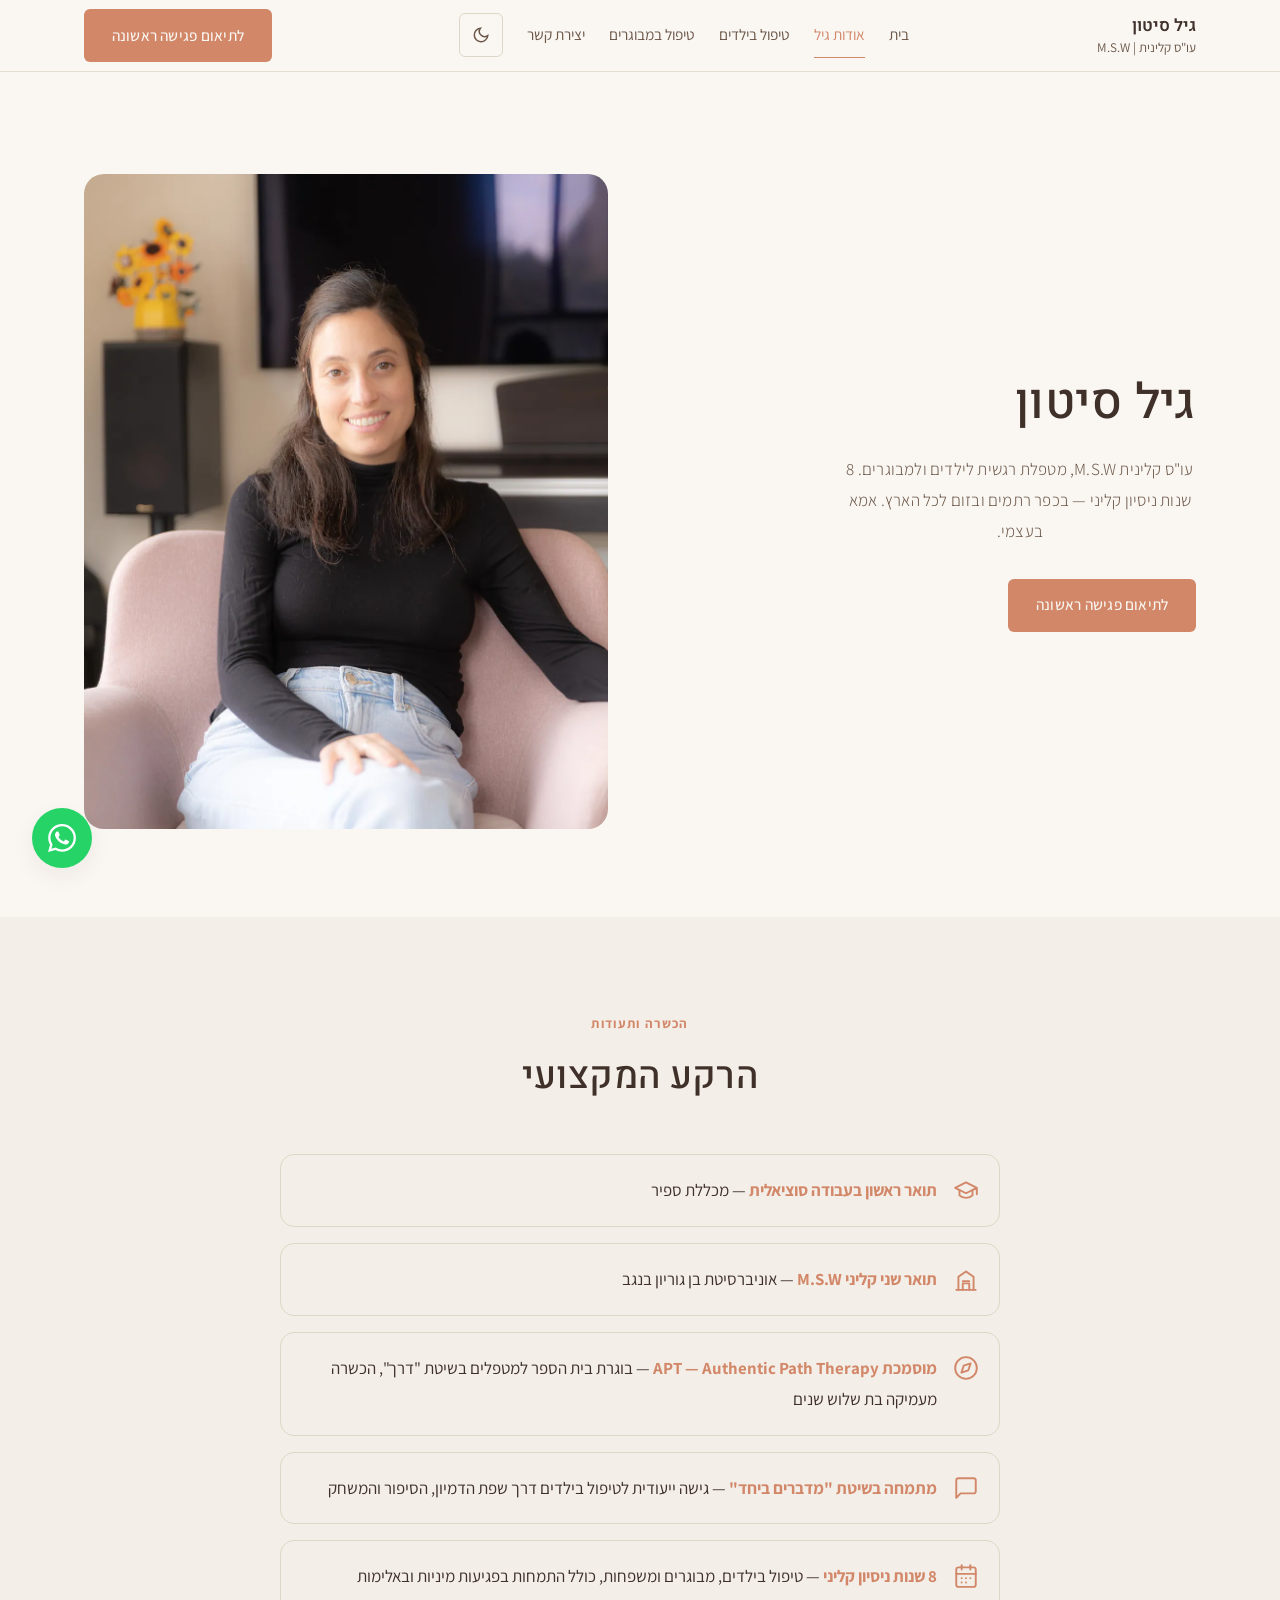
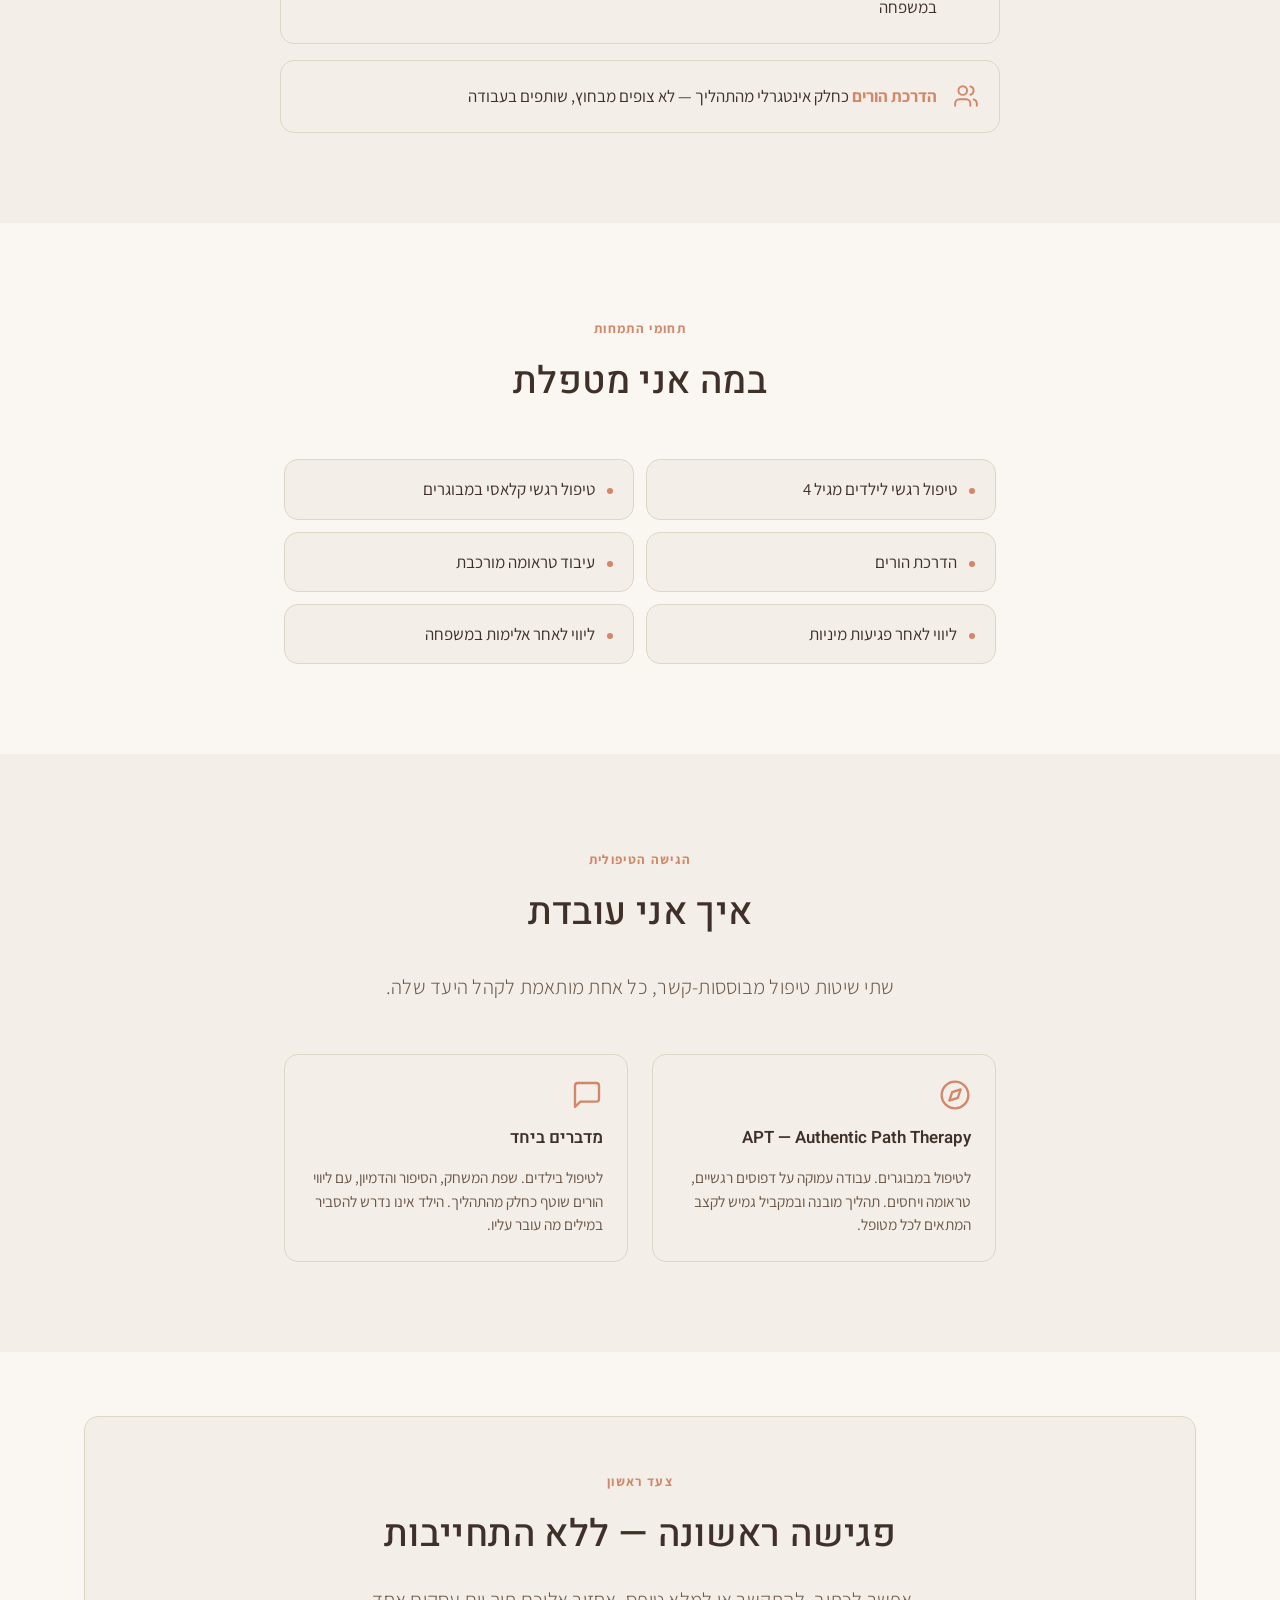
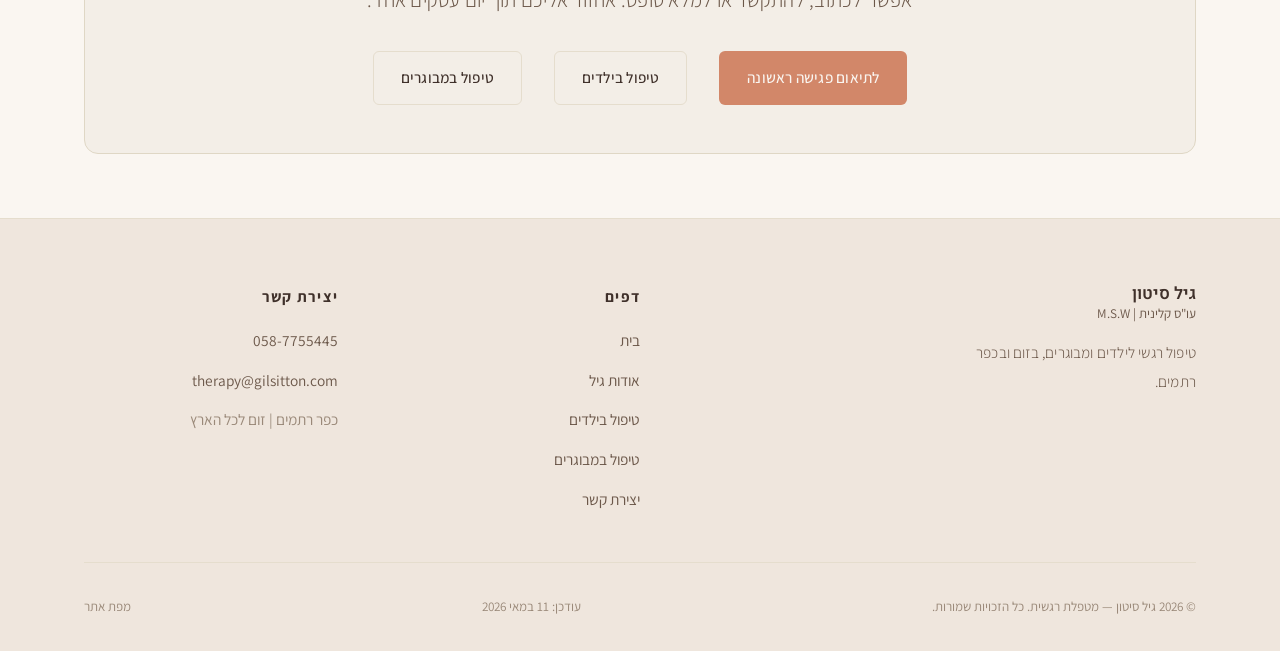
==== about.html @ 93d8e2b4 "Add files via upload" ====
<!DOCTYPE html>
<html lang="he" dir="rtl">
<head>
  <!-- Google Analytics 4 -->
  <script async src="https://www.googletagmanager.com/gtag/js?id=G-1X5XN4T4SM"></script>
  <script>
    window.dataLayer = window.dataLayer || [];
    function gtag(){dataLayer.push(arguments);}
    gtag('js', new Date());
    gtag('config', 'G-1X5XN4T4SM');
  </script>
  <meta charset="UTF-8">
  <meta name="viewport" content="width=device-width, initial-scale=1.0">
  <title>אודות גיל סיטון — עובדת סוציאלית קלינית M.S.W ומטפלת רגשית</title>
  <meta name="description" content="גיל סיטון — עובדת סוציאלית קלינית M.S.W מאוניברסיטת בן גוריון. מוסמכת APT ושיטת מדברים ביחד, עם 8 שנות ניסיון קליני כולל התמחות בפגיעות מיניות ואלימות במשפחה. טיפול בכפר רתמים ובזום.">
  <link rel="canonical" href="https://gilsitton.com/about.html">
  <meta property="og:title" content="אודות גיל סיטון — מטפלת רגשית">
  <meta property="og:description" content="הכירו את גיל סיטון — עובדת סוציאלית קלינית, מטפלת בשיטת מדברים ביחד, ואמא. גישה חמה, אנושית ומקצועית.">
  <meta property="og:image" content="https://gilsitton.com/assets/images/og/about.jpg">
  <meta property="og:locale" content="he_IL">
  <meta property="og:type" content="website">
  <meta name="twitter:card" content="summary_large_image">

  <!-- Geo / Authorship / Crawler hints (SEO + AI search) -->
  <meta name="author" content="גיל סיטון">
  <meta name="geo.region" content="IL">
  <meta name="geo.placename" content="כפר רתמים">
  <meta name="geo.position" content="30.9700;35.1700">
  <meta name="ICBM" content="30.9700, 35.1700">
  <meta name="theme-color" content="#D28769">
  <meta name="robots" content="index, follow, max-image-preview:large, max-snippet:-1, max-video-preview:-1">
  <meta property="article:modified_time" content="2026-05-11">
  <link rel="alternate" hreflang="he-IL" href="https://gilsitton.com/about.html">

  <!-- Fonts -->
  <link rel="preconnect" href="https://fonts.googleapis.com">
  <link rel="preconnect" href="https://fonts.gstatic.com" crossorigin>
  <link rel="stylesheet" href="https://fonts.googleapis.com/css2?family=Heebo:wght@300;400;500;600&family=Assistant:wght@300;400;500&display=swap&subset=hebrew">

  <!-- Favicon -->
  <link rel="icon" type="image/svg+xml" href="assets/images/logo.svg">
  <link rel="apple-touch-icon" href="assets/images/logo.svg">

  <!-- Prevent dark-mode flash: set theme before CSS evaluates -->
  <script>(function(){try{var t=localStorage.getItem('theme');if(t==='dark')document.documentElement.setAttribute('data-theme','dark');}catch(e){}})();</script>

  <!-- Site styles -->
  <link rel="stylesheet" href="assets/css/tokens.css">
  <link rel="stylesheet" href="assets/css/base.css">
  <link rel="stylesheet" href="assets/css/components.css">
</head>
<body>
<a class="skip-link" href="#main-content">דלגו לתוכן הראשי</a>

<header class="site-nav" role="banner">
  <div class="container nav-inner">
    <a href="index.html" class="nav-logo">גיל סיטון<span>עו"ס קלינית | M.S.W</span></a>
    <nav class="nav-links" role="navigation" aria-label="החלפת מצב תצוגה">
        <a href="index.html">בית</a>
      <a href="about.html" class="active">אודות גיל</a>
      <a href="children-therapy.html">טיפול בילדים</a>
      <a href="adult-therapy.html">טיפול במבוגרים</a>
      <a href="contact.html">יצירת קשר</a>
        <button class="theme-toggle" aria-label="החלפת מצב תצוגה">
        <svg class="icon-moon" width="18" height="18" viewBox="0 0 24 24" fill="none" stroke="currentColor" stroke-width="2" aria-hidden="true"><path d="M21 12.79A9 9 0 1111.21 3a7 7 0 009.79 9.79z"/></svg>
        <svg class="icon-sun" width="18" height="18" viewBox="0 0 24 24" fill="none" stroke="currentColor" stroke-width="2" aria-hidden="true"><circle cx="12" cy="12" r="5"/><line x1="12" y1="1" x2="12" y2="3"/><line x1="12" y1="21" x2="12" y2="23"/><line x1="4.22" y1="4.22" x2="5.64" y2="5.64"/><line x1="18.36" y1="18.36" x2="19.78" y2="19.78"/><line x1="1" y1="12" x2="3" y2="12"/><line x1="21" y1="12" x2="23" y2="12"/></svg>
      </button>
      </nav>
    <div class="nav-actions">
      
      <a href="contact.html" class="btn btn-primary">לתיאום פגישה ראשונה</a>
      <button class="hamburger" aria-expanded="false" aria-label="החלפת מצב תצוגה" aria-controls="mobile-nav"><span></span><span></span><span></span></button>
    </div>
  </div>
</header>
<nav class="mobile-nav" id="mobile-nav" aria-label="החלפת מצב תצוגה">
    <a href="index.html">בית</a><a href="about.html">אודות גיל</a><a href="children-therapy.html">טיפול בילדים</a><a href="adult-therapy.html">טיפול במבוגרים</a><a href="contact.html">יצירת קשר</a>
  <a href="contact.html" class="btn btn-primary mt-4">לתיאום פגישה ראשונה</a>
    <button class="theme-toggle" aria-label="החלפת מצב תצוגה" style="justify-content:flex-start;padding-inline:0;gap:8px;">
    <svg class="icon-moon" width="18" height="18" viewBox="0 0 24 24" fill="none" stroke="currentColor" stroke-width="2" aria-hidden="true"><path d="M21 12.79A9 9 0 1111.21 3a7 7 0 009.79 9.79z"/></svg>
    <svg class="icon-sun" width="18" height="18" viewBox="0 0 24 24" fill="none" stroke="currentColor" stroke-width="2" aria-hidden="true"><circle cx="12" cy="12" r="5"/><line x1="12" y1="1" x2="12" y2="3"/><line x1="12" y1="21" x2="12" y2="23"/><line x1="4.22" y1="4.22" x2="5.64" y2="5.64"/><line x1="18.36" y1="18.36" x2="19.78" y2="19.78"/><line x1="1" y1="12" x2="3" y2="12"/><line x1="21" y1="12" x2="23" y2="12"/></svg>
    <span style="font-size:var(--text-lg);font-weight:600;color:var(--color-text);">מצב תצוגה</span>
  </button>
  </nav>
<main id="main-content">

  <!-- ============ HERO (א — תמונה + שם + תואר + ניסיון) ============ -->
  <section class="hero" aria-labelledby="about-title">
    <div class="container hero-inner">
      <div class="hero-content">
        
        
        <h1 class="hero-title" id="about-title">גיל סיטון</h1>
        <p class="hero-subtitle">
          עו"ס קלינית M.S.W, מטפלת רגשית לילדים ולמבוגרים. 8 שנות ניסיון קליני — בכפר רתמים ובזום לכל הארץ. אמא בעצמי.
        </p>
        <div class="hero-actions">
          <a href="https://wa.me/972587755445?text=שלום+גיל,+אני+רוצה+לתאם+פגישה+ראשונה" class="btn btn-primary btn-lg">לתיאום פגישה ראשונה</a>
        </div>
      </div>
      <div class="hero-image">
        <picture>
          <source srcset="assets/images/ui/gil-about.webp" type="image/webp">
          <img src="assets/images/ui/gil-about.jpg" alt="גיל סיטון יושבת בקליניקה — סביבה טיפולית קשובה ורגועה" width="480" height="540" loading="eager" fetchpriority="high" decoding="async" style="object-fit:cover;border-radius:var(--radius-2xl);">
        </picture>
      </div>
    </div>
  </section>

  <!-- ============ CREDENTIALS (ב — הכשרות ותעודות) ============ -->
  <section class="section bg-surface" aria-labelledby="cred-heading">
    <div class="container">
      <div class="section-header reveal">
        <span class="section-label">הכשרה ותעודות</span>
        <h2 class="section-title" id="cred-heading">הרקע המקצועי</h2>
      </div>
      <div class="info-list reveal" style="max-width:720px;margin-inline:auto;">

        <div class="info-item">
          <div class="info-item__icon" aria-hidden="true">
            <svg viewBox="0 0 24 24" fill="none" stroke="currentColor" stroke-width="1.75" stroke-linecap="round" stroke-linejoin="round"><path d="M22 10v6M2 10l10-5 10 5-10 5z"/><path d="M6 12v5c3 3 9 3 12 0v-5"/></svg>
          </div>
          <div class="info-item__text">
            <strong>תואר ראשון בעבודה סוציאלית</strong> — מכללת ספיר
          </div>
        </div>

        <div class="info-item">
          <div class="info-item__icon" aria-hidden="true">
            <svg viewBox="0 0 24 24" fill="none" stroke="currentColor" stroke-width="1.75" stroke-linecap="round" stroke-linejoin="round"><path d="M3 22h18"/><path d="M5 22V10l7-5 7 5v12"/><path d="M9 22v-6h6v6"/><path d="M9 14h6"/></svg>
          </div>
          <div class="info-item__text">
            <strong>תואר שני קליני M.S.W</strong> — אוניברסיטת בן גוריון בנגב
          </div>
        </div>

        <div class="info-item">
          <div class="info-item__icon" aria-hidden="true">
            <svg viewBox="0 0 24 24" fill="none" stroke="currentColor" stroke-width="1.75" stroke-linecap="round" stroke-linejoin="round"><circle cx="12" cy="12" r="10"/><polygon points="16.24 7.76 14.12 14.12 7.76 16.24 9.88 9.88 16.24 7.76"/></svg>
          </div>
          <div class="info-item__text">
            <strong>מוסמכת APT — Authentic Path Therapy</strong> — בוגרת בית הספר למטפלים בשיטת "דרך", הכשרה מעמיקה בת שלוש שנים
          </div>
        </div>

        <div class="info-item">
          <div class="info-item__icon" aria-hidden="true">
            <svg viewBox="0 0 24 24" fill="none" stroke="currentColor" stroke-width="1.75" stroke-linecap="round" stroke-linejoin="round"><path d="M21 15a2 2 0 0 1-2 2H7l-4 4V5a2 2 0 0 1 2-2h14a2 2 0 0 1 2 2z"/></svg>
          </div>
          <div class="info-item__text">
            <strong>מתמחה בשיטת "מדברים ביחד"</strong> — גישה ייעודית לטיפול בילדים דרך שפת הדמיון, הסיפור והמשחק
          </div>
        </div>

        <div class="info-item">
          <div class="info-item__icon" aria-hidden="true">
            <svg viewBox="0 0 24 24" fill="none" stroke="currentColor" stroke-width="1.75" stroke-linecap="round" stroke-linejoin="round"><rect x="3" y="4" width="18" height="18" rx="2"/><path d="M16 2v4"/><path d="M8 2v4"/><path d="M3 10h18"/><path d="M8 14h.01"/><path d="M12 14h.01"/><path d="M16 14h.01"/><path d="M8 18h.01"/><path d="M12 18h.01"/></svg>
          </div>
          <div class="info-item__text">
            <strong>8 שנות ניסיון קליני</strong> — טיפול בילדים, מבוגרים ומשפחות, כולל התמחות בפגיעות מיניות ובאלימות במשפחה
          </div>
        </div>

        <div class="info-item">
          <div class="info-item__icon" aria-hidden="true">
            <svg viewBox="0 0 24 24" fill="none" stroke="currentColor" stroke-width="1.75" stroke-linecap="round" stroke-linejoin="round"><path d="M16 21v-2a4 4 0 0 0-4-4H6a4 4 0 0 0-4 4v2"/><circle cx="9" cy="7" r="4"/><path d="M22 21v-2a4 4 0 0 0-3-3.87"/><path d="M16 3.13a4 4 0 0 1 0 7.75"/></svg>
          </div>
          <div class="info-item__text">
            <strong>הדרכת הורים</strong> כחלק אינטגרלי מהתהליך — לא צופים מבחוץ, שותפים בעבודה
          </div>
        </div>

      </div>
    </div>
  </section>

  <!-- ============ SPECIALTIES (ג — תחומי התמחות) ============ -->
  <section class="section" aria-labelledby="spec-heading">
    <div class="container container--narrow">
      <div class="section-header reveal">
        <span class="section-label">תחומי התמחות</span>
        <h2 class="section-title" id="spec-heading">במה אני מטפלת</h2>
      </div>
      <ul class="spec-list reveal">
        <li class="spec-list__item">טיפול רגשי לילדים מגיל 4</li>
        <li class="spec-list__item">טיפול רגשי קלאסי במבוגרים</li>
        <li class="spec-list__item">הדרכת הורים</li>
        <li class="spec-list__item">עיבוד טראומה מורכבת</li>
        <li class="spec-list__item">ליווי לאחר פגיעות מיניות</li>
        <li class="spec-list__item">ליווי לאחר אלימות במשפחה</li>
      </ul>
    </div>
  </section>

  <!-- ============ APPROACH (ד — הגישה הטיפולית) ============ -->
  <section class="section bg-surface" aria-labelledby="approach-heading">
    <div class="container container--narrow">
      <div class="section-header reveal">
        <span class="section-label">הגישה הטיפולית</span>
        <h2 class="section-title" id="approach-heading">איך אני עובדת</h2>
        <p class="section-subtitle">שתי שיטות טיפול מבוססות-קשר, כל אחת מותאמת לקהל היעד שלה.</p>
      </div>

      <div class="method-pillars method-pillars--two reveal">
        <div class="method-pillar">
          <span class="method-pillar__icon" aria-hidden="true">
            <svg viewBox="0 0 24 24" fill="none" stroke="currentColor" stroke-width="1.75" stroke-linecap="round" stroke-linejoin="round"><circle cx="12" cy="12" r="10"/><polygon points="16.24 7.76 14.12 14.12 7.76 16.24 9.88 9.88 16.24 7.76"/></svg>
          </span>
          <div class="method-pillar__title">APT — Authentic Path Therapy</div>
          <div class="method-pillar__desc">לטיפול במבוגרים. עבודה עמוקה על דפוסים רגשיים, טראומה ויחסים. תהליך מובנה ובמקביל גמיש לקצב המתאים לכל מטופל.</div>
        </div>
        <div class="method-pillar">
          <span class="method-pillar__icon" aria-hidden="true">
            <svg viewBox="0 0 24 24" fill="none" stroke="currentColor" stroke-width="1.75" stroke-linecap="round" stroke-linejoin="round"><path d="M21 15a2 2 0 0 1-2 2H7l-4 4V5a2 2 0 0 1 2-2h14a2 2 0 0 1 2 2z"/></svg>
          </span>
          <div class="method-pillar__title">מדברים ביחד</div>
          <div class="method-pillar__desc">לטיפול בילדים. שפת המשחק, הסיפור והדמיון, עם ליווי הורים שוטף כחלק מהתהליך. הילד אינו נדרש להסביר במילים מה עובר עליו.</div>
        </div>
      </div>
    </div>
  </section>

  <!-- ============ CTA (ה) ============ -->
  <section class="section section--sm" aria-labelledby="cta-about">
    <div class="container">
      <div class="cta-banner reveal">
        <span class="section-label">צעד ראשון</span>
        <h2 class="section-title" id="cta-about">פגישה ראשונה — ללא התחייבות</h2>
        <p class="section-subtitle">אפשר לכתוב, להתקשר או למלא טופס. אחזור אליכם תוך יום עסקים אחד.</p>
        <div class="flex-center-wrap gap-4 mt-8">
          <a href="https://wa.me/972587755445?text=שלום+גיל,+אני+רוצה+לתאם+פגישה+ראשונה" class="btn btn-primary" target="_blank" rel="noopener noreferrer">לתיאום פגישה ראשונה</a>
          <a href="children-therapy.html" class="btn btn-ghost">טיפול בילדים</a>
          <a href="adult-therapy.html" class="btn btn-ghost">טיפול במבוגרים</a>
        </div>
      </div>
    </div>
  </section>

</main>

<footer class="site-footer" role="contentinfo">
  <div class="container">
    <div class="footer-inner">
      <div class="footer-brand">
        <a href="index.html" class="nav-logo">גיל סיטון<span>עו"ס קלינית | M.S.W</span></a>
        <p class="footer-desc">טיפול רגשי לילדים ומבוגרים, בזום ובכפר רתמים.</p>
      </div>
      <div>
        <div class="footer-heading">דפים</div>
        <nav class="footer-links" aria-label="החלפת מצב תצוגה"><a href="index.html">בית</a><a href="about.html">אודות גיל</a><a href="children-therapy.html">טיפול בילדים</a><a href="adult-therapy.html">טיפול במבוגרים</a><a href="contact.html">יצירת קשר</a></nav>
      </div>
      <div>
        <div class="footer-heading">יצירת קשר</div>
        <div class="footer-links"><a href="tel:0587755445">058-7755445</a><a href="mailto:therapy@gilsitton.com">therapy@gilsitton.com</a><span class="text-sm text-faint">כפר רתמים | זום לכל הארץ</span></div>
      </div>
    </div>
    <div class="footer-bottom">
      <span class="footer-copy">© 2026 גיל סיטון — מטפלת רגשית. כל הזכויות שמורות.</span>
      <time datetime="2026-05-11" class="text-xs text-faint">עודכן: 11 במאי 2026</time>
      <a href="sitemap.xml" class="text-xs text-faint">מפת אתר</a>
    </div>
  </div>
</footer>
<script src="assets/js/main.js" defer></script>
<script src="assets/js/schema.js" defer></script>
<a href="https://wa.me/972587755445?text=שלום+גיל,+אני+רוצה+לתאם+פגישה+ראשונה"
   class="whatsapp-float"
   target="_blank"
   rel="noopener noreferrer"
   aria-label="החלפת מצב תצוגה">
  <svg width="28" height="28" viewBox="0 0 24 24" fill="white" aria-hidden="true">
    <path d="M17.472 14.382c-.297-.149-1.758-.867-2.03-.967-.273-.099-.471-.148-.67.15-.197.297-.767.966-.94 1.164-.173.199-.347.223-.644.075-.297-.15-1.255-.463-2.39-1.475-.883-.788-1.48-1.761-1.653-2.059-.173-.297-.018-.458.13-.606.134-.133.298-.347.446-.52.149-.174.198-.298.298-.497.099-.198.05-.371-.025-.52-.075-.149-.669-1.612-.916-2.207-.242-.579-.487-.5-.669-.51-.173-.008-.371-.01-.57-.01-.198 0-.52.074-.792.372-.272.297-1.04 1.016-1.04 2.479 0 1.462 1.065 2.875 1.213 3.074.149.198 2.096 3.2 5.077 4.487.709.306 1.262.489 1.694.625.712.227 1.36.195 1.871.118.571-.085 1.758-.719 2.006-1.413.248-.694.248-1.289.173-1.413-.074-.124-.272-.198-.57-.347m-5.421 7.403h-.004a9.87 9.87 0 01-5.031-1.378l-.361-.214-3.741.982.998-3.648-.235-.374a9.86 9.86 0 01-1.51-5.26c.001-5.45 4.436-9.884 9.888-9.884 2.64 0 5.122 1.03 6.988 2.898a9.825 9.825 0 012.893 6.994c-.003 5.45-4.437 9.884-9.885 9.884m8.413-18.297A11.815 11.815 0 0012.05 0C5.495 0 .16 5.335.157 11.892c0 2.096.547 4.142 1.588 5.945L.057 24l6.305-1.654a11.882 11.882 0 005.683 1.448h.005c6.554 0 11.89-5.335 11.893-11.893a11.821 11.821 0 00-3.48-8.413Z" />
  </svg>
</a>

<!-- Mobile Sticky CTA — single WhatsApp button -->
<div class="mobile-sticky-cta mobile-sticky-cta--single" role="complementary" aria-label="החלפת מצב תצוגה">
  <a href="https://wa.me/972587755445?text=שלום+גיל,+אני+רוצה+לתאם+פגישה+ראשונה"
     class="mobile-sticky-cta__btn mobile-sticky-cta__btn--whatsapp"
     target="_blank" rel="noopener noreferrer" aria-label="החלפת מצב תצוגה">
    <svg width="18" height="18" viewBox="0 0 24 24" fill="currentColor" aria-hidden="true"><path d="M17.472 14.382c-.297-.149-1.758-.867-2.03-.967-.273-.099-.471-.148-.67.15-.197.297-.767.966-.94 1.164-.173.199-.347.223-.644.075-.297-.15-1.255-.463-2.39-1.475-.883-.788-1.48-1.761-1.653-2.059-.173-.297-.018-.458.13-.606.134-.133.298-.347.446-.52.149-.174.198-.298.298-.497.099-.198.05-.371-.025-.52-.075-.149-.669-1.612-.916-2.207-.242-.579-.487-.5-.669-.51-.173-.008-.371-.01-.57-.01-.198 0-.52.074-.792.372-.272.297-1.04 1.016-1.04 2.479 0 1.462 1.065 2.875 1.213 3.074.149.198 2.096 3.2 5.077 4.487.709.306 1.262.489 1.694.625.712.227 1.36.195 1.871.118.571-.085 1.758-.719 2.006-1.413.248-.694.248-1.289.173-1.413-.074-.124-.272-.198-.57-.347m-5.421 7.403h-.004a9.87 9.87 0 01-5.031-1.378l-.361-.214-3.741.982.998-3.648-.235-.374a9.86 9.86 0 01-1.51-5.26c.001-5.45 4.436-9.884 9.888-9.884 2.64 0 5.122 1.03 6.988 2.898a9.825 9.825 0 012.893 6.994c-.003 5.45-4.437 9.884-9.885 9.884m8.413-18.297A11.815 11.815 0 0012.05 0C5.495 0 .16 5.335.157 11.892c0 2.096.547 4.142 1.588 5.945L.057 24l6.305-1.654a11.882 11.882 0 005.683 1.448h.005c6.554 0 11.89-5.335 11.893-11.893a11.821 11.821 0 00-3.48-8.413Z"/></svg>
    לתיאום פגישה ראשונה בוואטסאפ
  </a>
</div>
</body>
</html>
---- assets/css/tokens.css ----
/* =============================================================
   tokens.css — Design System Tokens | גיל סיטון — מטפלת רגשית
   Palette: Terracotta + Cream + Sage Taupe
   ============================================================= */

:root,
[data-theme="light"] {
  /* Premium Palette — HEX (universal browser support, including iOS Safari ≤15) */
  --color-primary: #D28769;          /* Soft dusty Terracotta — brand spec */
  --color-primary-hover: #C37658;
  --color-primary-highlight: rgba(210, 135, 105, 0.15);
  --color-bg: #FAF6F1;               /* Warm Cream */
  --color-surface: #F3EEE7;          /* Soft Sage/Taupe surface */
  --color-surface-2: #ECE6D9;
  --color-surface-offset:  #EFE6DD;
  --color-surface-dynamic: #E8DDD2;
  --color-divider: #E5DDCD;
  --color-border: #DFD7C5;

  /* --- Text --- */
  --color-text: #3F302A;             /* Deep warm Espresso */
  --color-text-muted: #6B5749;
  --color-text-faint: #9A8979;
  --color-text-inverse: #FAF6F1;

  /* --- Primary (Terracotta Salmon) --- */
  /* (Legacy HEX values replaced by OKLCH above) */

  /* --- Accent (Sage Taupe) --- */
  --color-accent:           #878778;
  --color-accent-hover:     #6E6E60;
  --color-accent-highlight: #E6E1D8;

  /* --- Semantic --- */
  --color-success: #7A9E7E;
  --color-error:   #C0524B;
  --color-warning: #C4914A;

  /* --- Typography Scale (fluid) --- */
  --text-xs:   clamp(0.78rem, 0.76rem + 0.08vw, 0.86rem);
  --text-sm:   clamp(0.88rem, 0.84rem + 0.16vw, 0.96rem);
  --text-base: clamp(0.98rem, 0.94rem + 0.22vw, 1.06rem);
  --text-lg:   clamp(1.08rem, 1rem + 0.45vw, 1.28rem);
  --text-xl:   clamp(1.3rem,  1.12rem + 0.9vw, 1.72rem);
  --text-2xl:  clamp(1.65rem, 1.24rem + 1.6vw, 2.35rem);
  --text-hero: clamp(2rem,    1.45rem + 2.2vw, 3.05rem);

  --leading-tight:  1.35;
  --leading-snug:   1.55;
  --leading-normal: 1.82;
  --leading-loose:  1.92;

  /* --- Font Families --- */
  --font-display: 'Heebo', 'Assistant', sans-serif;
  --font-body:    'Assistant', 'Segoe UI', Arial, sans-serif;

  /* --- Spacing Scale --- */
  --space-1:  0.25rem;
  --space-2:  0.5rem;
  --space-3:  0.75rem;
  --space-4:  1rem;
  --space-5:  1.25rem;
  --space-6:  1.5rem;
  --space-8:  2rem;
  --space-10: 2.5rem;
  --space-12: 3rem;
  --space-16: 4rem;
  --space-20: 5rem;
  --space-24: 6rem;
  --space-32: 8rem;

  /* --- Border Radius --- */
  --radius-sm:   0.25rem;
  --radius-md:   0.375rem;
  --radius-lg:   0.875rem;
  --radius-xl:   1rem;
  --radius-2xl:  1.25rem;
  --radius-card: 1rem;
  --radius-pill: 9999px;

  /* --- Shadows (architectural, quieter) --- */
  --shadow-sm:  0 2px 10px rgba(45, 35, 32, 0.05);
  --shadow-md:  0 8px 24px rgba(45, 35, 32, 0.06);
  --shadow-lg:  0 14px 34px rgba(45, 35, 32, 0.08);
  --shadow-xl:  0 18px 48px rgba(45, 35, 32, 0.10);

  /* --- Section Spacing --- */
  --space-section:        6rem;
  --space-section-mobile: 3.5rem;

  /* --- Transitions --- */
  --transition-interactive: 180ms cubic-bezier(0.16, 1, 0.3, 1);
  --transition-slow:        350ms cubic-bezier(0.16, 1, 0.3, 1);
  --transition-spring:      500ms cubic-bezier(0.34, 1.56, 0.64, 1);

  /* --- Layout --- */
  --max-width:        1160px;
  --max-width-narrow: 760px;
  --nav-height:       72px;
}

/* ========================
   Dark Mode
   ======================== */
[data-theme="dark"] {
  --color-bg:              #1F1917;
  --color-surface:         #2A211E;
  --color-surface-2:       #332824;
  --color-surface-offset:  #241D1A;
  --color-surface-dynamic: #3B302B;
  --color-divider:         #4A3A34;
  --color-border:          #5A4740;

  --color-text:            #F5ECE5;
  --color-text-muted:      #C4B2A5;
  --color-text-faint:      #9B8779;
  --color-text-inverse:    #1F1917;

  --color-primary:           #E39A7A;
  --color-primary-hover:     #D88B69;
  --color-primary-active:    #B96E4E;
  --color-primary-highlight: #422C23;

  --color-accent:           #A7A392;
  --color-accent-hover:     #8D8A7A;
  --color-accent-highlight: #302824;

  --shadow-sm:  0 1px 4px rgba(0, 0, 0, 0.25);
  --shadow-md:  0 8px 24px rgba(0, 0, 0, 0.30);
  --shadow-lg:  0 18px 40px rgba(0, 0, 0, 0.40);
  --shadow-xl:  0 24px 60px rgba(0, 0, 0, 0.50);
}
---- assets/css/base.css ----
/* =============================================================
   base.css — Reset, RTL Globals, Typography Baseline
   גיל סיטון — מטפלת רגשית
   ============================================================= */

/* Fonts are loaded via <link rel="stylesheet"> in every page's <head>.
   Do not @import here — @import inside CSS is render-blocking and
   serialized after the stylesheet itself downloads. */

/* ========================
   Reset & Box Model
   ======================== */
*,
*::before,
*::after {
  box-sizing: border-box;
  margin: 0;
  padding: 0;
}

html {
  font-size: 100%;
  scroll-behavior: smooth;
  -webkit-text-size-adjust: 100%;
  tab-size: 4;
  overflow-x: hidden;
}

body {
  font-family: var(--font-body);
  font-size: var(--text-base);
  line-height: var(--leading-normal);
  color: var(--color-text);
  background-color: var(--color-bg);
  direction: rtl;
  text-align: start;
  -webkit-font-smoothing: antialiased;
  -moz-osx-font-smoothing: grayscale;
  transition: background-color var(--transition-interactive),
              color var(--transition-interactive);
  overflow-x: hidden;
}

/* ========================
   RTL Logical Properties
   ======================== */
/* Force all internal margin/padding to use logical properties */
p, li, blockquote {
  text-align: start;
}

/* ========================
   Typography Baseline
   ======================== */
h1, h2, h3, h4, h5, h6 {
  font-family: var(--font-display);
  line-height: var(--leading-tight);
  color: var(--color-text);
  letter-spacing: 0.01em;
}

h1 { font-size: var(--text-2xl); font-weight: 500; line-height: 1.28; }
h2 { font-size: var(--text-xl);  font-weight: 500; }
h3 { font-size: var(--text-lg);  font-weight: 500; }
h4 { font-size: var(--text-base); font-weight: 500; }

p {
  font-size: var(--text-base);
  font-weight: 300;
  letter-spacing: 0.012em;
  line-height: var(--leading-normal);
  color: var(--color-text);
  max-width: 66ch;
}

a {
  color: var(--color-primary);
  text-decoration: none;
  transition: color var(--transition-interactive);
}

a:hover {
  color: var(--color-primary-hover);
  text-decoration: underline;
}

a:focus-visible {
  outline: 2px solid var(--color-primary);
  outline-offset: 3px;
  border-radius: var(--radius-sm);
}

ul, ol {
  list-style: none;
}

img, video, svg {
  display: block;
  max-width: 100%;
  height: auto;
}

button {
  font-family: var(--font-body);
  cursor: pointer;
  border: none;
  background: none;
  /* Minimum touch target */
  min-height: 44px;
  min-width: 44px;
}

input, textarea, select {
  font-family: var(--font-body);
  font-size: var(--text-base);
}

/* ========================
   Focus Styles (Global)
   ======================== */
:focus-visible {
  outline: 3px solid var(--color-primary);
  outline-offset: 3px;
  border-radius: var(--radius-sm);
  box-shadow: 0 0 0 6px var(--color-primary-highlight);
}

/* Ensure links also get strong focus */
a:focus-visible {
  outline: 3px solid var(--color-primary);
  outline-offset: 3px;
  border-radius: var(--radius-sm);
  box-shadow: 0 0 0 6px var(--color-primary-highlight);
}


/* ========================
   Selection
   ======================== */
::selection {
  background-color: var(--color-primary-highlight);
  color: var(--color-text);
}

/* ========================
   Scrollbar (subtle)
   ======================== */
::-webkit-scrollbar {
  width: 6px;
}

::-webkit-scrollbar-track {
  background: var(--color-surface);
}

::-webkit-scrollbar-thumb {
  background: var(--color-border);
  border-radius: var(--radius-pill);
}

::-webkit-scrollbar-thumb:hover {
  background: var(--color-accent);
}

/* ========================
   Utility: Container
   ======================== */
.container {
  width: 100%;
  max-width: var(--max-width);
  margin-inline: auto;
  padding-inline: var(--space-6);
}

.container--narrow {
  max-width: var(--max-width-narrow);
  margin-inline: auto;
  padding-inline: var(--space-6);
}

/* ========================
   Utility: Visually Hidden (Accessibility)
   ======================== */
.visually-hidden {
  position: absolute;
  width: 1px;
  height: 1px;
  padding: 0;
  margin: -1px;
  overflow: hidden;
  clip: rect(0, 0, 0, 0);
  white-space: nowrap;
  border: 0;
}

/* ========================
   Skip Link (Accessibility)
   ======================== */
.skip-link {
  position: absolute;
  top: -100%;
  inset-inline-start: var(--space-4);
  background: var(--color-primary);
  color: var(--color-text-inverse);
  padding: var(--space-3) var(--space-6);
  border-radius: var(--radius-md);
  font-weight: 600;
  z-index: 9999;
  transition: top var(--transition-interactive);
}

.skip-link:focus {
  top: var(--space-4);
}

/* ========================
   Divider
   ======================== */
hr {
  border: none;
  border-top: 1px solid var(--color-divider);
  margin-block: var(--space-8);
}

/* ========================
   Section Spacing
   ======================== */
.section {
  padding-block: clamp(4.5rem, 7vw, 6.5rem);
}

.section--lg {
  padding-block: clamp(5.5rem, 8vw, 7.5rem);
}

.section--sm {
  padding-block: clamp(3rem, 5vw, 4rem);
}

@media (max-width: 768px) {
  .section,
  .section--lg {
    padding-block: clamp(3.5rem, 6vw, 4.5rem);
  }
  .section--sm {
    padding-block: clamp(2rem, 4vw, 3rem);
  }
}

@media (max-width: 480px) {
  body {
    font-size: max(15px, var(--text-base));
  }
}

/* ========================
   Animate on Scroll — single subtle fade per section
   ======================== */
.reveal {
  opacity: 0;
  transition: opacity 600ms ease-out;
}

.reveal.is-visible {
  opacity: 1;
}

/* ========================
   Utility Classes (Spacing, Layout & Colors)
   ======================== */
.mt-4 { margin-top: var(--space-4); }
.mt-8 { margin-top: var(--space-8); }
.mb-4 { margin-bottom: var(--space-4); }
.mb-6 { margin-bottom: var(--space-6); }
.mb-8 { margin-bottom: var(--space-8); }
.gap-4 { gap: var(--space-4); }
.bg-surface { background: var(--color-surface); }
.bg-surface-2 { background: var(--color-surface-2); }
.text-center { text-align: center; }
.flex-center { display: flex; justify-content: center; }
.flex-center-wrap { display: flex; justify-content: center; flex-wrap: wrap; }
.text-lg { font-size: var(--text-lg); }
.text-sm { font-size: var(--text-sm); }
.text-xs { font-size: var(--text-xs); }
.font-regular { font-weight: 400; }
.text-default { color: var(--color-text); }
.text-faint { color: var(--color-text-faint); }

/* ========================
   Reduced Motion
   ======================== */
@media (prefers-reduced-motion: reduce) {
  html { scroll-behavior: auto; }
  .reveal {
    opacity: 1;
    transform: none;
    transition: none;
  }
  .whatsapp-float {
    animation: none;
  }
  *,
  *::before,
  *::after {
    animation-duration: 0.001ms !important;
    animation-iteration-count: 1 !important;
    transition-duration: 0.001ms !important;
  }
}

/* ========================
   Responsive Breakpoints Reference
   (mobile-first)
   xs:  320px
   sm:  480px
   md:  768px
   lg:  1024px
   xl:  1280px
   ======================== */
---- assets/css/components.css ----
/* =============================================================
   components.css — UI Components | גיל סיטון
   ============================================================= */

/* ========================
   Buttons
   ======================== */
.btn {
  display: inline-flex;
  align-items: center;
  justify-content: center;
  gap: var(--space-2);
  font-family: var(--font-body);
  font-size: var(--text-sm);
  font-weight: 500;
  letter-spacing: 0.015em;
  border-radius: var(--radius-md);
  border: 1px solid transparent;
  cursor: pointer;
  text-decoration: none;
  transition: all 180ms ease;
  white-space: nowrap;
  min-height: 48px;
  padding: 0.82em 1.8em;
}

.btn:hover {
  transform: none;
}

.btn:active {
  transform: none;
}

.btn-primary {
  background: #D28769;
  color: #FAF6F1;
  border: none;
  box-shadow: none;
}

.btn-primary:hover {
  background: #C37757;
  box-shadow: none;
  color: #FAF6F1;
  text-decoration: none;
}

.btn-ghost {
  background-color: transparent;
  color: var(--color-text);
  border-color: var(--color-divider);
  padding: 0.75em 1.75em;
}

.btn-ghost:hover {
  background-color: var(--color-surface);
  color: var(--color-text);
  border-color: var(--color-border);
  text-decoration: none;
}

.btn-soft {
  background-color: var(--color-surface-2);
  color: var(--color-text);
  border: 1px solid var(--color-border);
  padding: 0.75em 1.75em;
}

.btn-soft:hover {
  background-color: var(--color-surface-offset);
  color: var(--color-text);
  text-decoration: none;
}

/* WhatsApp button */
.btn-whatsapp {
  background: #25D366;
  color: #ffffff;
  font-size: clamp(0.9rem, 0.85rem + 0.25vw, 1rem);
  font-weight: 500;
  padding: 0.8em 2em;
  border-radius: var(--radius-md);
  letter-spacing: 0.02em;
  transition: all 180ms ease;
  min-height: 48px;
  border: none;
  cursor: pointer;
  display: inline-flex;
  align-items: center;
  justify-content: center;
  gap: 0.5em;
  text-decoration: none;
}

.btn-whatsapp:hover {
  background: #1ebe5d;
  transform: none;
  box-shadow: none;
  text-decoration: none;
  color: #ffffff;
}

/* Phone button */
.btn-phone {
  background: transparent;
  color: #D28769;
  font-size: clamp(0.9rem, 0.85rem + 0.25vw, 1rem);
  font-weight: 500;
  padding: 0.75em 1.75em;
  border-radius: var(--radius-md);
  border: 2px solid #D28769;
  letter-spacing: 0.02em;
  transition: all 180ms ease;
  min-height: 48px;
  display: inline-flex;
  align-items: center;
  justify-content: center;
  gap: 0.5em;
  text-decoration: none;
}

.btn-phone:hover {
  background: #D28769;
  color: #FAF6F1;
  transform: none;
  text-decoration: none;
}

@media (max-width: 480px) {

  .btn-primary,
  .btn-whatsapp,
  .btn-phone {
    min-width: 220px;
    width: 100%;
    justify-content: center;
  }
}

/* ========================
   Cards
   ======================== */
.card {
  background-color: var(--color-surface);
  border-radius: var(--radius-lg);
  padding: var(--space-8);
  box-shadow: none;
  border: 1px solid var(--color-border);
  transition: border-color var(--transition-interactive);
}

.card:hover {
  border-color: var(--color-text-muted);
}

.card-soft {
  background-color: var(--color-surface-2);
  border-radius: var(--radius-lg);
  padding: var(--space-8);
  border: 1px solid var(--color-border);
  box-shadow: none;
}

/* ========================
   Navigation
   ======================== */
.site-nav {
  position: sticky;
  top: 0;
  z-index: 100;
  background-color: rgba(250, 246, 241, 0.92);
  backdrop-filter: blur(10px);
  -webkit-backdrop-filter: blur(10px);
  border-bottom: 1px solid var(--color-divider);
  box-shadow: none;
  height: var(--nav-height);
}

.nav-inner {
  display: flex;
  align-items: center;
  justify-content: space-between;
  height: 100%;
}

.nav-logo {
  display: inline-flex;
  flex-direction: column;
  align-items: flex-start;
  text-decoration: none;
  color: var(--color-text);
  flex-shrink: 0;
  font-family: var(--font-display);
  font-size: var(--text-base);
  font-weight: 600;
  line-height: 1.3;
  gap: 0.1em;
}

.nav-logo:hover {
  text-decoration: none;
}

.nav-logo span {
  display: block;
  font-size: var(--text-xs);
  font-family: var(--font-body);
  font-weight: 400;
  color: var(--color-text-muted);
  line-height: 1.3;
}

.nav-logo-svg {
  height: 44px;
  width: auto;
  display: block;
  color: var(--color-text);
}

/* Fallback text logo (if SVG fails) */
.nav-logo-text {
  font-family: var(--font-display);
  font-size: var(--text-lg);
  font-weight: 500;
  color: var(--color-text);
  line-height: 1.15;
  letter-spacing: 0.01em;
}

.nav-logo-text span {
  display: block;
  font-size: var(--text-xs);
  font-family: var(--font-body);
  font-weight: 400;
  color: var(--color-text-muted);
  margin-top: 0.15rem;
}

.nav-links {
  display: flex;
  align-items: center;
  gap: var(--space-6);
}

.nav-links a {
  font-size: var(--text-sm);
  font-weight: 400;
  color: var(--color-text-muted);
  text-decoration: none;
  padding-block: var(--space-2);
  border-bottom: 1px solid transparent;
  transition: color var(--transition-interactive),
    border-color var(--transition-interactive);
}

.nav-links a:hover,
.nav-links a.active {
  color: var(--color-primary);
  border-bottom-color: var(--color-primary);
  text-decoration: none;
}

.nav-actions {
  display: flex;
  align-items: center;
  gap: var(--space-3);
}

/* Hamburger */
.hamburger {
  display: none;
  flex-direction: column;
  gap: 5px;
  padding: var(--space-2);
  cursor: pointer;
  background: none;
  border: none;
  border-radius: var(--radius-md);
}

.hamburger span {
  display: block;
  width: 24px;
  height: 2px;
  background-color: var(--color-text);
  border-radius: var(--radius-pill);
  transition: transform var(--transition-interactive),
    opacity var(--transition-interactive);
}

.hamburger[aria-expanded="true"] span:nth-child(1) {
  transform: translateY(7px) rotate(45deg);
}

.hamburger[aria-expanded="true"] span:nth-child(2) {
  opacity: 0;
}

.hamburger[aria-expanded="true"] span:nth-child(3) {
  transform: translateY(-7px) rotate(-45deg);
}

/* Mobile Nav */
.mobile-nav {
  display: none;
  position: fixed;
  inset-block: var(--nav-height) 0;
  inset-inline-start: 0;
  width: 260px;
  background-color: var(--color-bg);
  z-index: 99;
  padding: var(--space-8) var(--space-6);
  flex-direction: column;
  gap: var(--space-4);
  border-inline-end: 1px solid var(--color-divider);
  box-shadow: -4px 4px 15px rgba(0, 0, 0, 0.05);
}

.mobile-nav.is-open {
  display: flex;
}

.mobile-nav a {
  font-size: var(--text-lg);
  font-weight: 600;
  color: var(--color-text);
  padding-block: var(--space-3);
  border-bottom: 1px solid var(--color-divider);
  text-decoration: none;
}

.mobile-nav a:hover {
  color: var(--color-primary);
}

@media (max-width: 768px) {
  .nav-inner {
    flex-direction: row-reverse;
  }

  .nav-actions {
    flex-direction: row-reverse;
    margin-inline-start: 0;
  }

  .nav-links {
    display: none;
  }

  .hamburger {
    display: flex;
  }

  .nav-actions .btn-primary {
    padding: var(--space-2) var(--space-3);
    font-size: var(--text-sm);
  }
}

/* ========================
   Theme Toggle
   ======================== */
.theme-toggle {
  background: none;
  border: 1px solid var(--color-border);
  border-radius: var(--radius-md);
  width: 40px;
  height: 40px;
  display: flex;
  align-items: center;
  justify-content: center;
  cursor: pointer;
  color: var(--color-text-muted);
  transition: background-color var(--transition-interactive),
    color var(--transition-interactive);
}

.theme-toggle:hover {
  background-color: var(--color-surface);
  color: var(--color-primary);
}

.theme-toggle .icon-sun {
  display: none;
}

.theme-toggle .icon-moon {
  display: block;
}

[data-theme="dark"] .theme-toggle .icon-sun {
  display: block;
}

[data-theme="dark"] .theme-toggle .icon-moon {
  display: none;
}

.mobile-nav .theme-toggle {
  width: auto;
  border: none;
}

@media (max-width: 768px) {
  .nav-links .theme-toggle {
    display: none;
  }
}

@media (min-width: 769px) {
  .mobile-nav .theme-toggle {
    display: none;
  }
}

/* ========================
   Hero Section
   ======================== */
.hero {
  padding-block: clamp(5rem, 8vw, 7rem) clamp(4rem, 7vw, 5.5rem);
  background-color: var(--color-bg);
  position: relative;
  overflow: hidden;
}

@media (max-width: 768px) {
  .hero {
    padding-block: 4rem 3rem;
  }
}

.hero-inner {
  display: grid;
  grid-template-columns: 1fr 1fr;
  align-items: center;
  gap: var(--space-16);
  position: relative;
  z-index: 1;
}

.hero-badge {
  display: inline-flex;
  align-items: center;
  gap: var(--space-2);
  background-color: transparent;
  color: var(--color-text-muted);
  font-size: var(--text-xs);
  font-weight: 500;
  padding: var(--space-1) var(--space-3);
  border-radius: var(--radius-md);
  border: 1px solid var(--color-divider);
  margin-bottom: var(--space-5);
  letter-spacing: 0.04em;
}

.hero-title {
  font-size: var(--text-hero);
  font-family: var(--font-display);
  color: var(--color-text);
  line-height: 1.28;
  margin-bottom: var(--space-5);
  max-width: 14ch;
}

.hero-title em {
  color: var(--color-primary);
  font-style: normal;
}

.hero-subtitle {
  font-size: var(--text-base);
  color: var(--color-text-muted);
  line-height: var(--leading-normal);
  margin-bottom: var(--space-8);
  max-width: 44ch;
  text-align: center;
}

.hero-actions {
  display: flex;
  gap: var(--space-4);
  flex-wrap: wrap;
}

.hero-image {
  position: relative;
}

.hero-image img {
  border-radius: var(--radius-lg);
  box-shadow: none;
  width: 100%;
  aspect-ratio: 4 / 5;
  object-fit: cover;
}

.hero-image-frame {
  display: none;
}

@media (max-width: 768px) {
  .hero-inner {
    grid-template-columns: 1fr;
    text-align: center;
  }

  .hero-badge {
    display: flex;
    width: fit-content;
    margin-inline: auto;
  }

  .hero-title {
    margin-inline: auto;
  }

  .hero-actions {
    justify-content: center;
  }

  .hero-image {
    order: -1;
    max-width: 320px;
    margin-inline: auto;
  }

  .hero p {
    margin-inline: auto;
    text-align: center;
  }
}

/* ========================
   Section Header
   ======================== */
.section-label {
  display: inline-block;
  font-size: var(--text-xs);
  font-weight: 700;
  letter-spacing: 0.1em;
  text-transform: uppercase;
  color: var(--color-primary);
  margin-bottom: var(--space-3);
}

.section-title {
  font-size: var(--text-2xl);
  font-family: var(--font-display);
  color: var(--color-text);
  margin-bottom: var(--space-4);
  line-height: var(--leading-snug);
}

.section-subtitle {
  font-size: var(--text-lg);
  color: var(--color-text-muted);
  line-height: var(--leading-loose);
  max-width: 60ch;
  text-align: center;
}

.section-header {
  margin-bottom: 3rem;
  text-align: center;
}

.section-header .section-subtitle {
  margin-inline: auto;
}

.section-header--center {
  text-align: center;
}

/* legacy alias */
.section-header--center .section-subtitle {
  margin-inline: auto;
}

.section-title {
  margin-bottom: 1.5rem;
}

.section-subtitle {
  margin-top: 1rem;
}

/* ========================
   Service Cards Grid
   ======================== */
.services-grid {
  display: grid;
  grid-template-columns: repeat(auto-fit, minmax(280px, 1fr));
  gap: var(--space-6);
}

.service-card {
  background-color: var(--color-surface);
  border-radius: var(--radius-lg);
  padding: var(--space-10);
  border: 1px solid var(--color-border);
  transition: border-color var(--transition-interactive);
  text-decoration: none;
  color: inherit;
  display: flex;
  flex-direction: column;
  gap: var(--space-4);
}

.service-card:hover {
  border-color: var(--color-text-muted);
  text-decoration: none;
  color: inherit;
}

.service-card__icon {
  width: 48px;
  height: 48px;
  background-color: transparent;
  border-radius: 0;
  display: flex;
  align-items: center;
  justify-content: center;
  color: var(--color-primary);
}

.service-card__icon svg {
  width: 30px;
  height: 30px;
}

.service-card__title {
  font-size: var(--text-lg);
  font-family: var(--font-display);
  font-weight: 600;
  color: var(--color-text);
}

.service-card__desc {
  font-size: var(--text-sm);
  color: var(--color-text-muted);
  line-height: var(--leading-loose);
  flex: 1;
}

.service-card__link {
  font-size: var(--text-sm);
  font-weight: 600;
  color: var(--color-primary);
  display: flex;
  align-items: center;
  gap: var(--space-2);
  margin-top: auto;
}

/* ========================
   FAQ Accordion
   ======================== */
.faq-list {
  display: flex;
  flex-direction: column;
  gap: var(--space-3);
}

.faq-item {
  background-color: var(--color-surface);
  border: 1px solid var(--color-border);
  border-radius: var(--radius-lg);
  overflow: hidden;
}

.faq-question {
  width: 100%;
  padding: var(--space-6);
  display: flex;
  justify-content: space-between;
  align-items: center;
  gap: var(--space-4);
  background: none;
  border: none;
  cursor: pointer;
  font-family: var(--font-body);
  font-size: var(--text-base);
  font-weight: 600;
  color: var(--color-text);
  text-align: start;
  transition: background-color var(--transition-interactive);
}

.faq-question:hover {
  background-color: var(--color-surface-offset);
}

.faq-chevron {
  flex-shrink: 0;
  width: 20px;
  height: 20px;
  color: var(--color-primary);
  transition: transform var(--transition-interactive);
}

.faq-item.is-open .faq-chevron {
  transform: rotate(180deg);
}

.faq-answer {
  display: none;
  padding: 0 var(--space-6) var(--space-6);
  color: var(--color-text-muted);
  line-height: var(--leading-loose);
  font-size: var(--text-base);
}

.faq-item.is-open .faq-answer {
  display: block;
}

/* ========================
   Contact Form
   ======================== */
.contact-form {
  display: flex;
  flex-direction: column;
  gap: var(--space-6);
}

.form-group {
  display: flex;
  flex-direction: column;
  gap: var(--space-2);
}

.form-label {
  font-size: var(--text-sm);
  font-weight: 600;
  color: var(--color-text);
}

.form-input,
.form-textarea {
  width: 100%;
  padding: var(--space-3) var(--space-4);
  background-color: var(--color-surface);
  border: 1px solid var(--color-border);
  border-radius: var(--radius-md);
  font-family: var(--font-body);
  font-size: var(--text-base);
  color: var(--color-text);
  direction: rtl;
  transition: border-color var(--transition-interactive),
    box-shadow var(--transition-interactive);
  min-height: 48px;
}

.form-input:focus,
.form-textarea:focus {
  outline: none;
  border-color: var(--color-primary);
  box-shadow: 0 0 0 3px var(--color-primary-highlight);
}

.form-textarea {
  min-height: 140px;
  resize: vertical;
}

.form-input::placeholder,
.form-textarea::placeholder {
  color: var(--color-text-faint);
}

.form-error {
  font-size: var(--text-xs);
  color: var(--color-error);
  display: none;
}

.form-group.has-error .form-error {
  display: block;
}

.form-group.has-error .form-input,
.form-group.has-error .form-textarea {
  border-color: var(--color-error);
}

.form-success {
  padding: var(--space-6);
  background-color: var(--color-accent-highlight);
  border-radius: var(--radius-lg);
  color: var(--color-text);
  font-weight: 600;
  text-align: center;
  display: none;
}

.form-success.is-visible {
  display: block;
}

/* ========================
   Footer
   ======================== */
.site-footer {
  background-color: var(--color-surface-offset);
  border-top: 1px solid var(--color-divider);
  padding-block: var(--space-16) var(--space-8);
}

.footer-inner {
  display: grid;
  grid-template-columns: 2fr 1fr 1fr;
  gap: var(--space-12);
  margin-bottom: var(--space-12);
}

.footer-brand .nav-logo {
  margin-bottom: var(--space-4);
  display: inline-block;
}

.footer-desc {
  font-size: var(--text-sm);
  color: var(--color-text-muted);
  line-height: var(--leading-loose);
  max-width: 36ch;
}

.footer-heading {
  font-size: var(--text-sm);
  font-weight: 700;
  color: var(--color-text);
  margin-bottom: var(--space-4);
  text-transform: uppercase;
  letter-spacing: 0.08em;
}

.footer-links {
  display: flex;
  flex-direction: column;
  gap: var(--space-3);
}

.footer-links a {
  font-size: var(--text-sm);
  color: var(--color-text-muted);
  text-decoration: none;
  transition: color var(--transition-interactive);
}

.footer-links a:hover {
  color: var(--color-primary);
}

.footer-bottom {
  border-top: 1px solid var(--color-divider);
  padding-top: var(--space-8);
  display: flex;
  justify-content: space-between;
  align-items: center;
  flex-wrap: wrap;
  gap: var(--space-4);
}

.footer-copy {
  font-size: var(--text-xs);
  color: var(--color-text-faint);
}

@media (max-width: 768px) {
  .footer-inner {
    grid-template-columns: 1fr;
    gap: var(--space-8);
  }

  .footer-bottom {
    flex-direction: column;
    text-align: center;
  }
}

/* ========================
   Testimonials
   ======================== */
.testimonials-grid {
  display: grid;
  grid-template-columns: repeat(auto-fit, minmax(280px, 1fr));
  gap: var(--space-6);
}

.testimonial-card {
  background-color: var(--color-surface-2);
  border-radius: var(--radius-lg);
  padding: var(--space-8);
  border: 1px solid var(--color-divider);
  position: relative;
}

.testimonial-card::before {
  display: none;
}

.testimonial-text {
  font-size: var(--text-base);
  color: var(--color-text);
  line-height: var(--leading-loose);
  margin-bottom: var(--space-6);
}

.testimonial-author {
  display: flex;
  align-items: center;
  gap: var(--space-3);
}

.testimonial-initials {
  width: 40px;
  height: 40px;
  background-color: var(--color-surface);
  color: var(--color-text-muted);
  border: 1px solid var(--color-divider);
  border-radius: var(--radius-sm);
  display: flex;
  align-items: center;
  justify-content: center;
  font-weight: 500;
  font-size: var(--text-sm);
  flex-shrink: 0;
}

.testimonial-name {
  font-size: var(--text-sm);
  font-weight: 600;
  color: var(--color-text);
}

.testimonial-role {
  font-size: var(--text-xs);
  color: var(--color-text-muted);
}

/* ========================
   About Strip (values/highlights)
   ======================== */
.values-grid {
  display: grid;
  grid-template-columns: repeat(auto-fit, minmax(200px, 1fr));
  gap: var(--space-6);
}

.value-item {
  text-align: center;
  padding: var(--space-8) var(--space-4);
}

.value-icon {
  width: 40px;
  height: 40px;
  margin-inline: auto;
  margin-bottom: var(--space-4);
  color: var(--color-primary);
  display: flex;
  align-items: center;
  justify-content: center;
}

.value-icon svg {
  width: 100%;
  height: 100%;
}

.value-title {
  font-size: var(--text-base);
  font-weight: 700;
  font-family: var(--font-display);
  color: var(--color-text);
  margin-bottom: var(--space-2);
}

.value-desc {
  font-size: var(--text-sm);
  color: var(--color-text-muted);
  line-height: var(--leading-loose);
}

/* ========================
   CTA Banner
   ======================== */
.cta-banner {
  background-color: var(--color-surface);
  border-radius: var(--radius-lg);
  padding: var(--space-12) var(--space-10);
  text-align: center;
  border: 1px solid var(--color-border);
  position: relative;
  overflow: hidden;
  box-shadow: none;
}

.cta-banner::before {
  display: none;
}

.cta-banner>* {
  position: relative;
  z-index: 1;
}

.cta-banner .section-title {
  margin-bottom: var(--space-4);
}

.cta-banner .section-subtitle {
  margin-inline: auto;
  margin-bottom: var(--space-8);
}

.cta-banner .btn {
  margin-inline: var(--space-2);
}

@media (max-width: 768px) {
  .cta-banner {
    padding: var(--space-12) var(--space-6);
  }
}

/* ========================
   Page Hero (inner pages)
   ======================== */
.page-hero {
  background-color: var(--color-bg);
  padding-block: var(--space-14) var(--space-10);
  text-align: start;
  border-bottom: 1px solid var(--color-divider);
}

.page-hero p {
  text-align: start;
}

.page-hero .section-label {
  display: block;
  margin-bottom: var(--space-3);
}

.page-hero .hero-title {
  font-size: var(--text-2xl);
  margin-bottom: var(--space-4);
}

.page-hero p {
  margin-inline: 0;
  color: var(--color-text-muted);
  max-width: 48ch;
}

/* ========================
   Info List (credentials etc)
   ======================== */
.info-list {
  display: flex;
  flex-direction: column;
  gap: var(--space-4);
}

.info-item {
  display: flex;
  align-items: flex-start;
  gap: var(--space-4);
  padding: var(--space-5);
  background-color: var(--color-surface);
  border-radius: var(--radius-lg);
  border: 1px solid var(--color-border);
}

.info-item__icon {
  width: 26px;
  height: 26px;
  flex-shrink: 0;
  margin-top: 2px;
  color: var(--color-primary);
  display: inline-flex;
  align-items: center;
  justify-content: center;
}

.info-item__icon svg {
  width: 100%;
  height: 100%;
}

.info-item__text {
  font-size: var(--text-base);
  color: var(--color-text);
}

.info-item__text strong {
  color: var(--color-primary);
}

/* ========================
   Services Showcase (index.html)
   ======================== */
.services-showcase {
  display: grid;
  grid-template-columns: 1fr 1fr;
  gap: var(--space-8);
  margin-bottom: var(--space-10);
}

.service-showcase-card {
  display: flex;
  gap: var(--space-6);
  padding: var(--space-8);
  background-color: var(--color-surface);
  border-radius: var(--radius-lg);
  border: 1px solid var(--color-border);
  text-decoration: none;
  color: inherit;
  transition: border-color var(--transition-interactive);
}

.service-showcase-card:hover {
  border-color: var(--color-text-muted);
  text-decoration: none;
  color: inherit;
}

.service-showcase-card__icon {
  flex-shrink: 0;
  width: 56px;
  height: 56px;
  background-color: var(--color-surface-2);
  border-radius: var(--radius-md);
  display: flex;
  align-items: center;
  justify-content: center;
  color: var(--color-primary);
}

.service-showcase-card__icon svg {
  width: 28px;
  height: 28px;
}

.service-showcase-card__body {
  display: flex;
  flex-direction: column;
  gap: var(--space-2);
}

.service-showcase-card__label {
  font-size: var(--text-xs);
  font-weight: 700;
  color: var(--color-primary);
  text-transform: uppercase;
  letter-spacing: 0.08em;
}

.service-showcase-card__title {
  font-size: var(--text-lg);
  font-family: var(--font-display);
  font-weight: 600;
  color: var(--color-text);
}

.service-showcase-card__desc {
  font-size: var(--text-sm);
  color: var(--color-text-muted);
  line-height: var(--leading-loose);
  flex: 1;
}

.service-showcase-card__cta {
  font-size: var(--text-sm);
  font-weight: 600;
  color: var(--color-primary);
  margin-top: var(--space-2);
}

@media (max-width: 768px) {
  .services-showcase {
    grid-template-columns: 1fr;
  }
}

/* ========================
   Location Strip
   ======================== */
.location-strip {
  display: flex;
  align-items: center;
  justify-content: center;
  gap: var(--space-8);
  padding: var(--space-6) var(--space-8);
  background-color: var(--color-surface-2);
  border-radius: var(--radius-lg);
  border: 1px solid var(--color-divider);
}

.location-item {
  display: flex;
  align-items: center;
  gap: var(--space-3);
}

.location-item__icon {
  width: 24px;
  height: 24px;
  color: var(--color-primary);
  flex-shrink: 0;
  display: inline-flex;
  align-items: center;
  justify-content: center;
}

.location-item__icon svg {
  width: 100%;
  height: 100%;
}

.location-item strong {
  display: block;
  font-size: var(--text-base);
  font-weight: 600;
  color: var(--color-text);
}

.location-item span {
  display: block;
  font-size: var(--text-sm);
  color: var(--color-text-muted);
}

.location-divider {
  width: 1px;
  height: 48px;
  background-color: var(--color-divider);
}

@media (max-width: 640px) {
  .location-strip {
    flex-direction: column;
    gap: var(--space-4);
  }

  .location-divider {
    width: 48px;
    height: 1px;
  }
}

/* ========================
   מדברים ביחד Section
   ======================== */
.medabrim-inner {
  display: grid;
  grid-template-columns: 1fr 1fr;
  gap: var(--space-16);
  align-items: start;
}

.medabrim-tags {
  display: flex;
  flex-wrap: wrap;
  gap: var(--space-2);
  margin-top: var(--space-4);
}

.medabrim-visual {
  display: flex;
  flex-direction: column;
  gap: var(--space-4);
  padding-top: var(--space-6);
}

.medabrim-bubble {
  background-color: var(--color-surface);
  border-radius: var(--radius-lg);
  padding: var(--space-6);
  border: 1px solid var(--color-border);
  box-shadow: none;
  position: relative;
}

.medabrim-bubble--alt {
  background-color: var(--color-surface);
  border-color: var(--color-border);
  margin-inline-start: 0;
}

.medabrim-bubble__quote {
  font-size: var(--text-base);
  font-family: var(--font-body);
  color: var(--color-text);
  line-height: var(--leading-normal);
  margin-bottom: var(--space-3);
}

.medabrim-bubble__source {
  font-size: var(--text-xs);
  color: var(--color-text-muted);
  font-weight: 600;
}

@media (max-width: 768px) {
  .medabrim-inner {
    grid-template-columns: 1fr;
    gap: var(--space-10);
  }

  .medabrim-bubble--alt {
    margin-inline-start: 0;
  }
}

/* ========================
   Breadcrumb
   ======================== */
.breadcrumb {
  display: flex;
  align-items: center;
  gap: var(--space-2);
  font-size: var(--text-xs);
  color: var(--color-text-faint);
  margin-bottom: var(--space-4);
}

.breadcrumb a {
  color: var(--color-text-muted);
  text-decoration: none;
}

.breadcrumb a:hover {
  color: var(--color-primary);
}

.breadcrumb span {
  color: var(--color-text-faint);
}

/* ========================
   Two-column layout
   ======================== */
.two-col {
  display: grid;
  grid-template-columns: 1fr 1fr;
  gap: var(--space-16);
  align-items: center;
}

.two-col--reverse .two-col__media {
  order: 1;
}

.two-col--reverse .two-col__content {
  order: 2;
}

@media (max-width: 768px) {
  .two-col {
    grid-template-columns: 1fr;
    gap: var(--space-10);
  }

  .two-col--reverse .two-col__media,
  .two-col--reverse .two-col__content {
    order: unset;
  }
}

.two-col__media img {
  border-radius: var(--radius-lg);
  box-shadow: none;
  width: 100%;
}

/* ========================
   Badge / Tag
   ======================== */
.badge {
  display: inline-flex;
  align-items: center;
  padding: var(--space-1) var(--space-3);
  background-color: transparent;
  color: var(--color-text-muted);
  border: 1px solid var(--color-divider);
  border-radius: var(--radius-sm);
  font-size: var(--text-xs);
  font-weight: 500;
}

.badge--accent {
  background-color: transparent;
  color: var(--color-text-muted);
  border: 1px solid var(--color-divider);
}

/* ========================
   Mobile Sticky CTA Bar
   ======================== */
.mobile-sticky-cta {
  display: none;
  position: fixed;
  bottom: 0;
  inset-inline: 0;
  z-index: 1000;
  background: var(--color-bg);
  border-top: 1px solid var(--color-divider);
  padding: 0.75rem 1rem;
  padding-bottom: calc(0.75rem + env(safe-area-inset-bottom, 0px));
  gap: 0.75rem;
  box-shadow: 0 -4px 20px rgba(45, 35, 32, 0.08);
}

@media (max-width: 768px) {
  .mobile-sticky-cta {
    display: none !important;
  }

  body {
    padding-bottom: 0 !important;
  }
}

.mobile-sticky-cta__btn {
  flex: 1;
  display: flex;
  align-items: center;
  justify-content: center;
  gap: 0.4em;
  min-height: 48px;
  border-radius: var(--radius-md);
  font-size: 0.9rem;
  font-weight: 500;
  text-decoration: none;
  transition: all 180ms ease;
  letter-spacing: 0.01em;
}

.mobile-sticky-cta__btn:hover {
  transform: none;
  text-decoration: none;
}

.mobile-sticky-cta__btn--whatsapp {
  background: #25D366;
  color: #ffffff;
}

.mobile-sticky-cta__btn--whatsapp:hover {
  background: #1ebe5d;
  color: #ffffff;
}

.mobile-sticky-cta__btn--phone {
  background: #D28769;
  color: #FAF6F1;
}

.mobile-sticky-cta__btn--phone:hover {
  background: #C37757;
  color: #FAF6F1;
}

/* ========================
   Hero CTA Group
   ======================== */
.hero-cta-group {
  display: flex;
  gap: 1rem;
  flex-wrap: wrap;
  margin-top: 2rem;
}

@media (max-width: 768px) {
  .hero-cta-group {
    justify-content: center;
  }
}

/* === WhatsApp Floating Button (desktop only) === */
.whatsapp-float {
  position: fixed;
  bottom: 32px;
  inset-inline-end: 32px;
  z-index: 999;
  width: 60px;
  height: 60px;
  background-color: #25D366;
  border-radius: 50%;
  display: flex;
  align-items: center;
  justify-content: center;
  box-shadow: var(--shadow-md);
  text-decoration: none;
  transition: transform var(--transition-interactive), box-shadow var(--transition-interactive);
}

.whatsapp-float:hover {
  transform: translateY(-4px) scale(1.02);
  box-shadow: var(--shadow-lg);
}

@media (max-width: 768px) {
  .whatsapp-float {
    /* Restored WhatsApp floating button on mobile per user request */
    display: flex;
  }
}

/* ========================
   Trust Strip (credentials row under hero)
   ======================== */
.trust-strip {
  background-color: var(--color-surface-offset);
  border-block: 1px solid var(--color-divider);
  padding-block: var(--space-5);
}

.trust-strip__list {
  display: grid;
  grid-template-columns: repeat(3, 1fr);
  gap: var(--space-4);
  align-items: center;
}

.trust-strip__item {
  display: flex;
  flex-direction: column;
  gap: 2px;
  padding-inline: var(--space-5);
  text-align: center;
  position: relative;
}

.trust-strip__item+.trust-strip__item::before {
  content: "";
  position: absolute;
  inset-inline-end: 0;
  top: 12%;
  bottom: 12%;
  width: 1px;
  background-color: var(--color-divider);
}

.trust-strip__item strong {
  font-family: var(--font-display);
  font-size: var(--text-base);
  font-weight: 600;
  color: var(--color-text);
  letter-spacing: 0.01em;
  line-height: 1.35;
}

.trust-strip__item span {
  font-size: var(--text-xs);
  color: var(--color-text-muted);
  letter-spacing: 0.02em;
}

@media (max-width: 640px) {
  .trust-strip {
    padding-block: var(--space-4);
  }

  .trust-strip__list {
    grid-template-columns: 1fr;
    gap: 0;
  }

  .trust-strip__item {
    padding-block: var(--space-3);
    padding-inline: 0;
  }

  .trust-strip__item+.trust-strip__item {
    border-block-start: 1px solid var(--color-divider);
  }

  .trust-strip__item+.trust-strip__item::before {
    display: none;
  }
}

/* ========================
   Generic Icon Wrapper
   ======================== */
.icon {
  display: inline-flex;
  width: 22px;
  height: 22px;
  flex-shrink: 0;
  color: var(--color-primary);
  align-items: center;
  justify-content: center;
}

.icon svg {
  width: 100%;
  height: 100%;
}

.icon--sm {
  width: 16px;
  height: 16px;
}

.icon--lg {
  width: 32px;
  height: 32px;
}

/* ========================
   Process Number Circle (replaces 1️⃣ 2️⃣ ...)
   ======================== */
.process-num {
  width: 36px;
  height: 36px;
  border-radius: 50%;
  background-color: var(--color-primary);
  color: var(--color-text-inverse);
  display: inline-flex;
  align-items: center;
  justify-content: center;
  font-family: var(--font-display);
  font-weight: 600;
  font-size: var(--text-base);
  line-height: 1;
  flex-shrink: 0;
  letter-spacing: 0;
}

/* ========================
   Signs List ("5 signs" — children-therapy)
   ======================== */
.signs-list {
  display: flex;
  flex-direction: column;
  gap: var(--space-3);
  max-width: 720px;
  margin-inline: auto;
  list-style: none;
  padding: 0;
}

.signs-list__item {
  display: flex;
  align-items: flex-start;
  gap: var(--space-5);
  padding: var(--space-5) var(--space-6);
  background-color: var(--color-surface);
  border-radius: var(--radius-lg);
  border: 1px solid var(--color-border);
  text-align: start;
}

.signs-list__num {
  font-family: var(--font-display);
  font-size: var(--text-xl);
  font-weight: 700;
  color: var(--color-primary);
  min-width: 1.5em;
  flex-shrink: 0;
  line-height: 1.3;
}

.signs-list__text {
  font-size: var(--text-base);
  color: var(--color-text);
  line-height: var(--leading-snug);
  padding-top: 2px;
  margin: 0;
}

/* ========================
   FAQ Plus/Minus Toggle (replaces chevron)
   ======================== */
.faq-icon {
  position: relative;
  width: 20px;
  height: 20px;
  flex-shrink: 0;
}

.faq-icon::before,
.faq-icon::after {
  content: "";
  position: absolute;
  background-color: var(--color-primary);
  border-radius: 2px;
  transition: transform var(--transition-interactive);
}

/* horizontal bar — always visible */
.faq-icon::before {
  top: 50%;
  inset-inline: 0;
  height: 2px;
  transform: translateY(-50%);
}

/* vertical bar — collapses when open */
.faq-icon::after {
  inset-inline-start: 50%;
  top: 0;
  bottom: 0;
  width: 2px;
  transform: translateX(-50%);
}

.faq-item.is-open .faq-icon::after {
  transform: translateX(-50%) scaleY(0);
}

/* ========================
   Method Pillars (replaces medabrim quote bubbles)
   ======================== */
.method-pillars {
  display: grid;
  grid-template-columns: repeat(3, 1fr);
  gap: var(--space-6);
  margin-top: var(--space-4);
}

.method-pillar {
  display: flex;
  flex-direction: column;
  gap: var(--space-3);
  padding: var(--space-6);
  background-color: var(--color-surface);
  border-radius: var(--radius-lg);
  border: 1px solid var(--color-border);
}

.method-pillar__icon {
  width: 32px;
  height: 32px;
  color: var(--color-primary);
  display: inline-flex;
  align-items: center;
  justify-content: center;
}

.method-pillar__icon svg {
  width: 100%;
  height: 100%;
}

.method-pillar__title {
  font-family: var(--font-display);
  font-size: var(--text-base);
  font-weight: 600;
  color: var(--color-text);
}

.method-pillar__desc {
  font-size: var(--text-sm);
  color: var(--color-text-muted);
  line-height: var(--leading-snug);
}

@media (max-width: 768px) {
  .method-pillars {
    grid-template-columns: 1fr;
    gap: var(--space-3);
  }
}

.method-pillars--two {
  grid-template-columns: repeat(2, 1fr);
  max-width: 760px;
  margin-inline: auto;
}

@media (max-width: 768px) {
  .method-pillars--two {
    grid-template-columns: 1fr;
  }
}

/* ========================
   Specialty List (about page)
   ======================== */
.spec-list {
  display: grid;
  grid-template-columns: repeat(2, 1fr);
  gap: var(--space-3);
  max-width: 760px;
  margin-inline: auto;
  list-style: none;
  padding: 0;
}

.spec-list__item {
  display: flex;
  align-items: flex-start;
  gap: var(--space-3);
  padding: var(--space-4) var(--space-5);
  background-color: var(--color-surface);
  border-radius: var(--radius-lg);
  border: 1px solid var(--color-border);
  font-size: var(--text-base);
  color: var(--color-text);
  line-height: var(--leading-snug);
}

.spec-list__item::before {
  content: "";
  flex-shrink: 0;
  width: 6px;
  height: 6px;
  border-radius: 50%;
  background-color: var(--color-primary);
  margin-top: 0.7em;
}

@media (max-width: 640px) {
  .spec-list {
    grid-template-columns: 1fr;
  }
}

/* ========================
   Trust Strip — add small SVG before title
   ======================== */
.trust-strip__icon {
  width: 22px;
  height: 22px;
  color: var(--color-primary);
  margin-inline: auto;
  margin-bottom: var(--space-2);
  display: flex;
  align-items: center;
  justify-content: center;
}

.trust-strip__icon svg {
  width: 100%;
  height: 100%;
}

/* ========================
   Mobile Sticky CTA — single button override
   ======================== */
.mobile-sticky-cta--single {
  display: none;
}

@media (max-width: 768px) {
  .mobile-sticky-cta--single {
    display: none !important;
  }
}
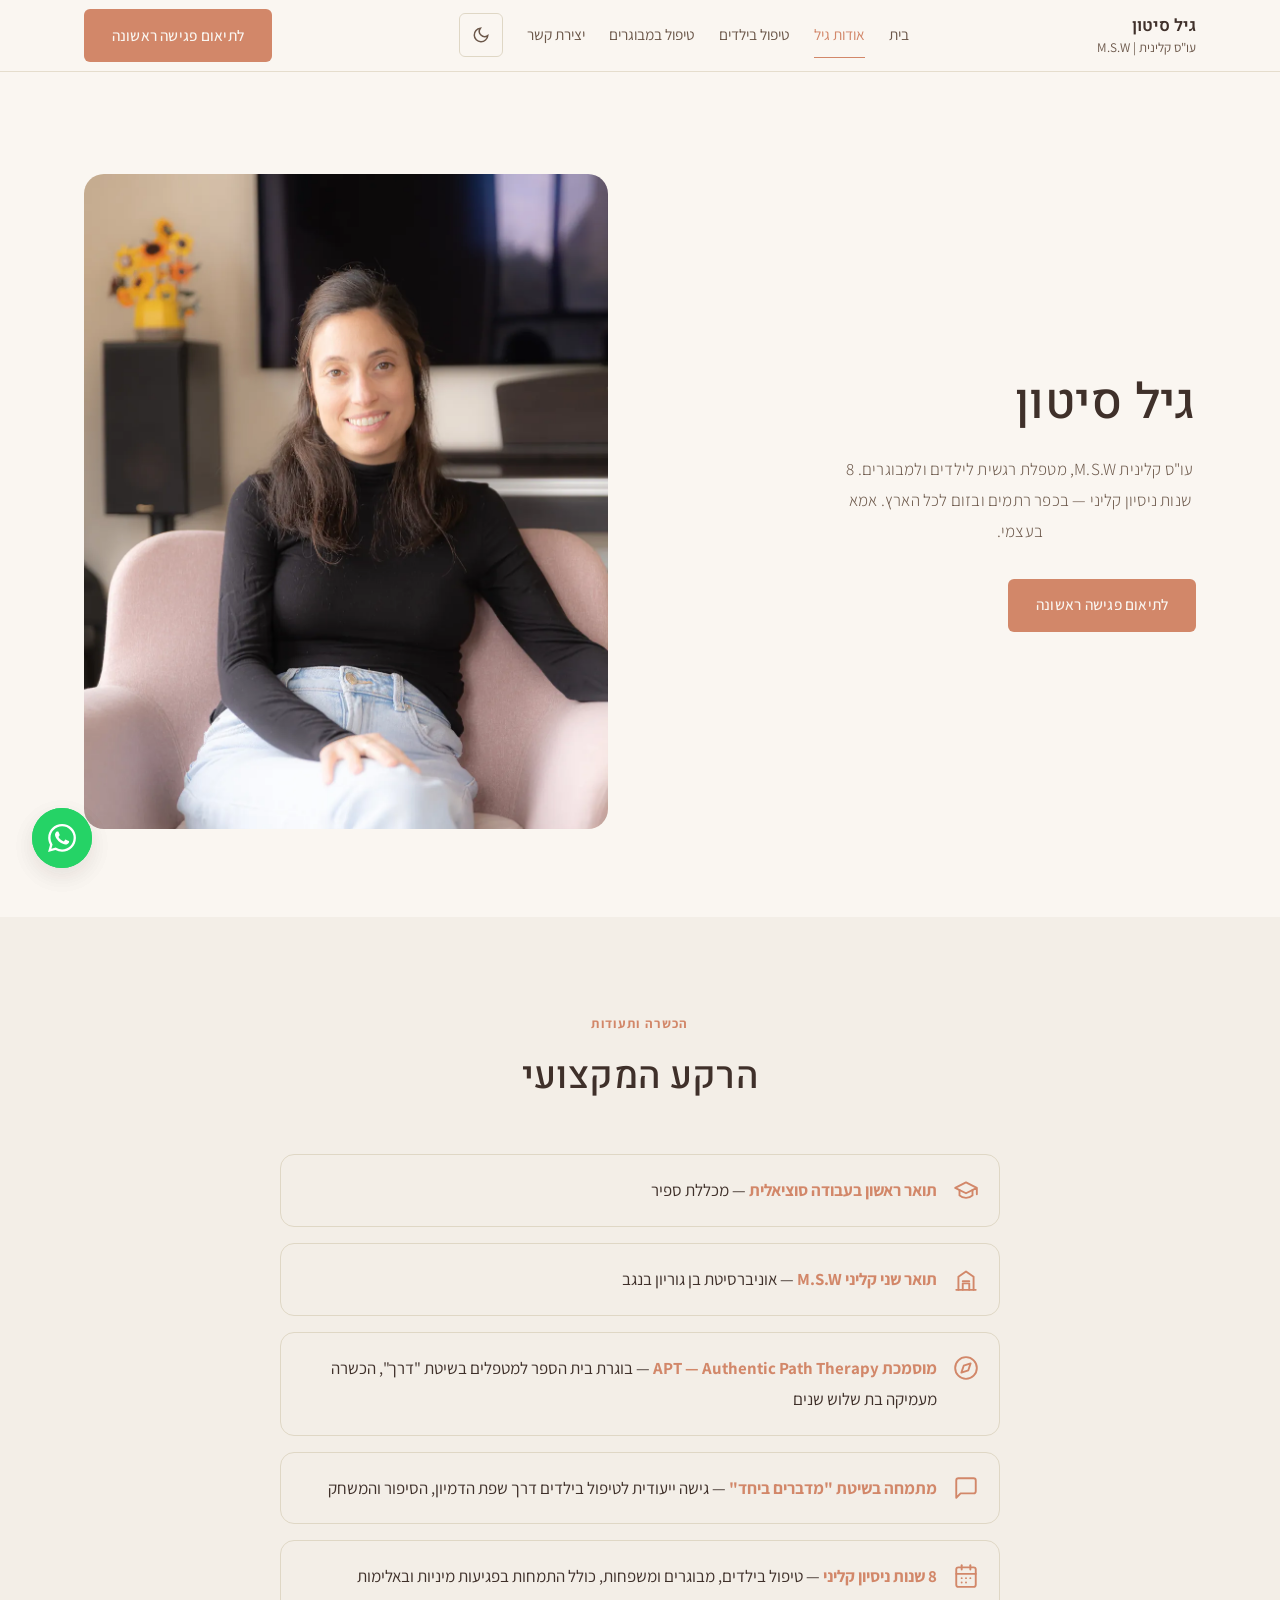
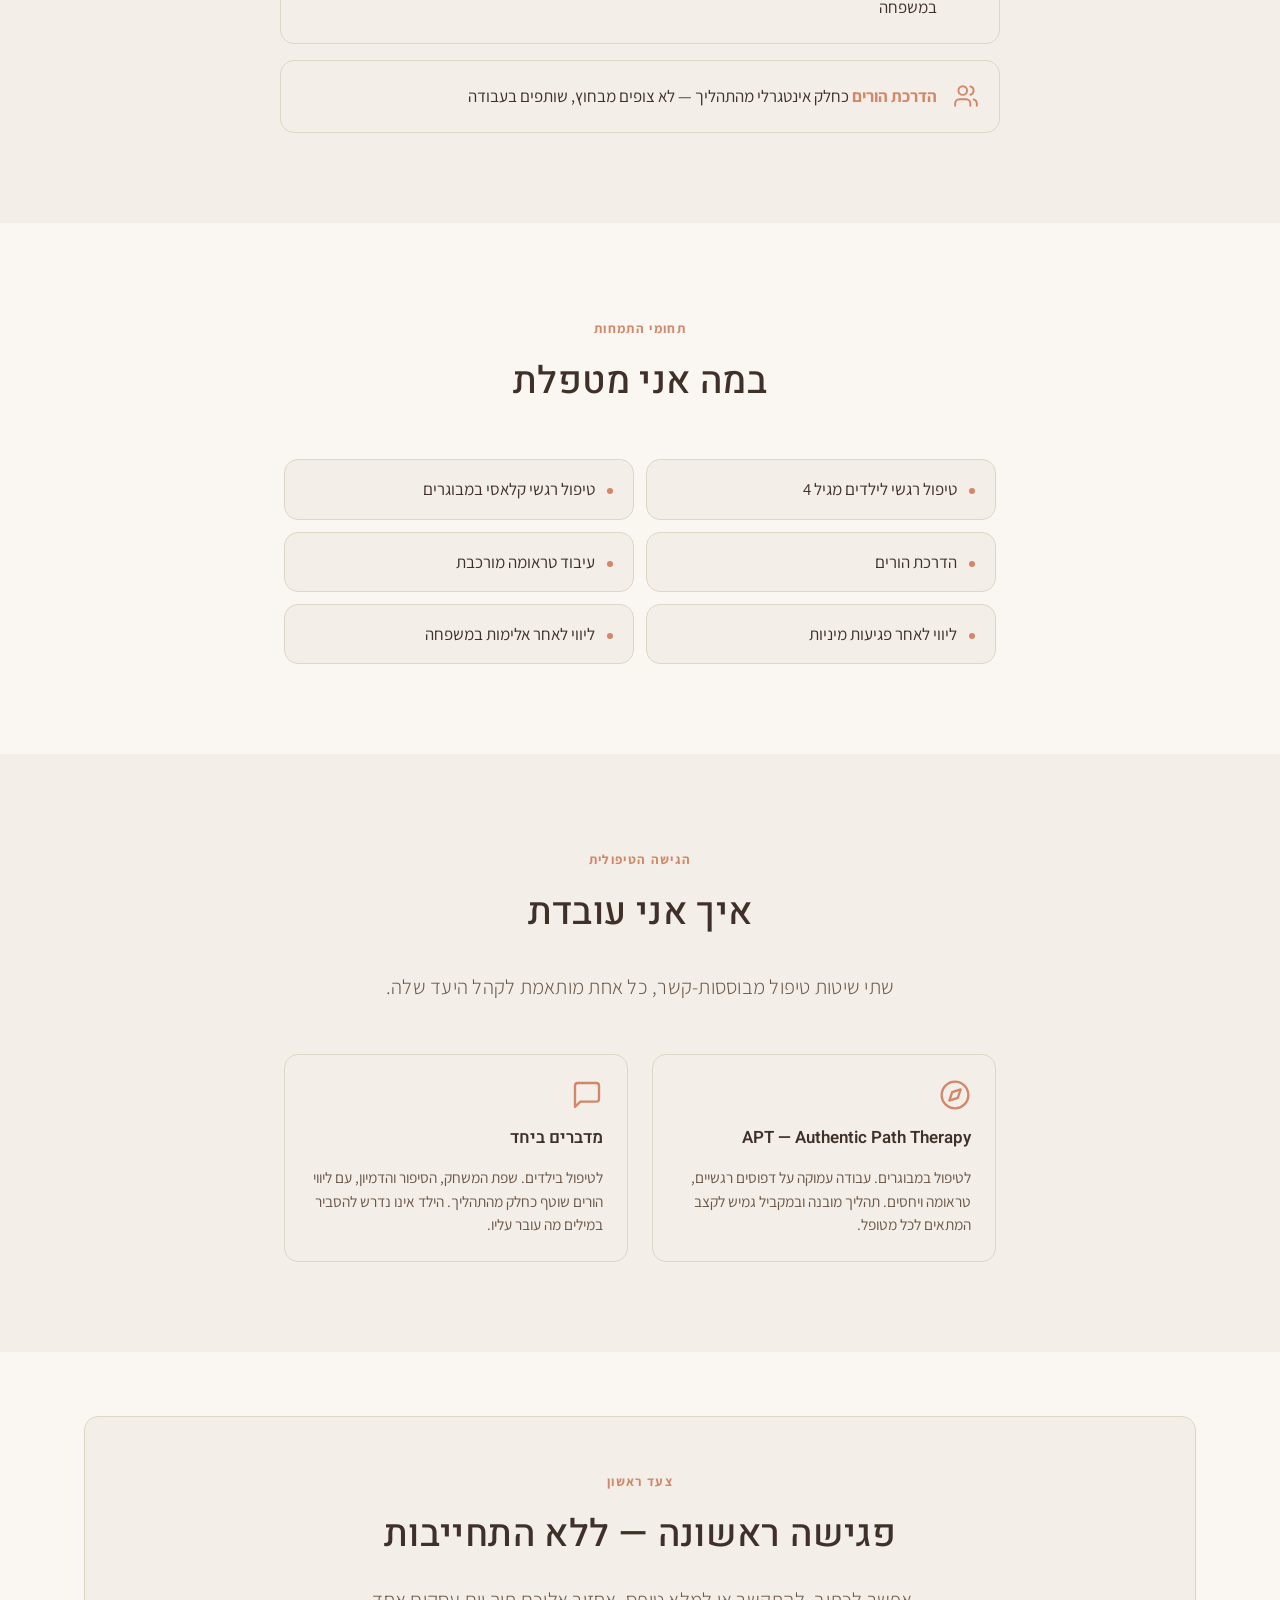
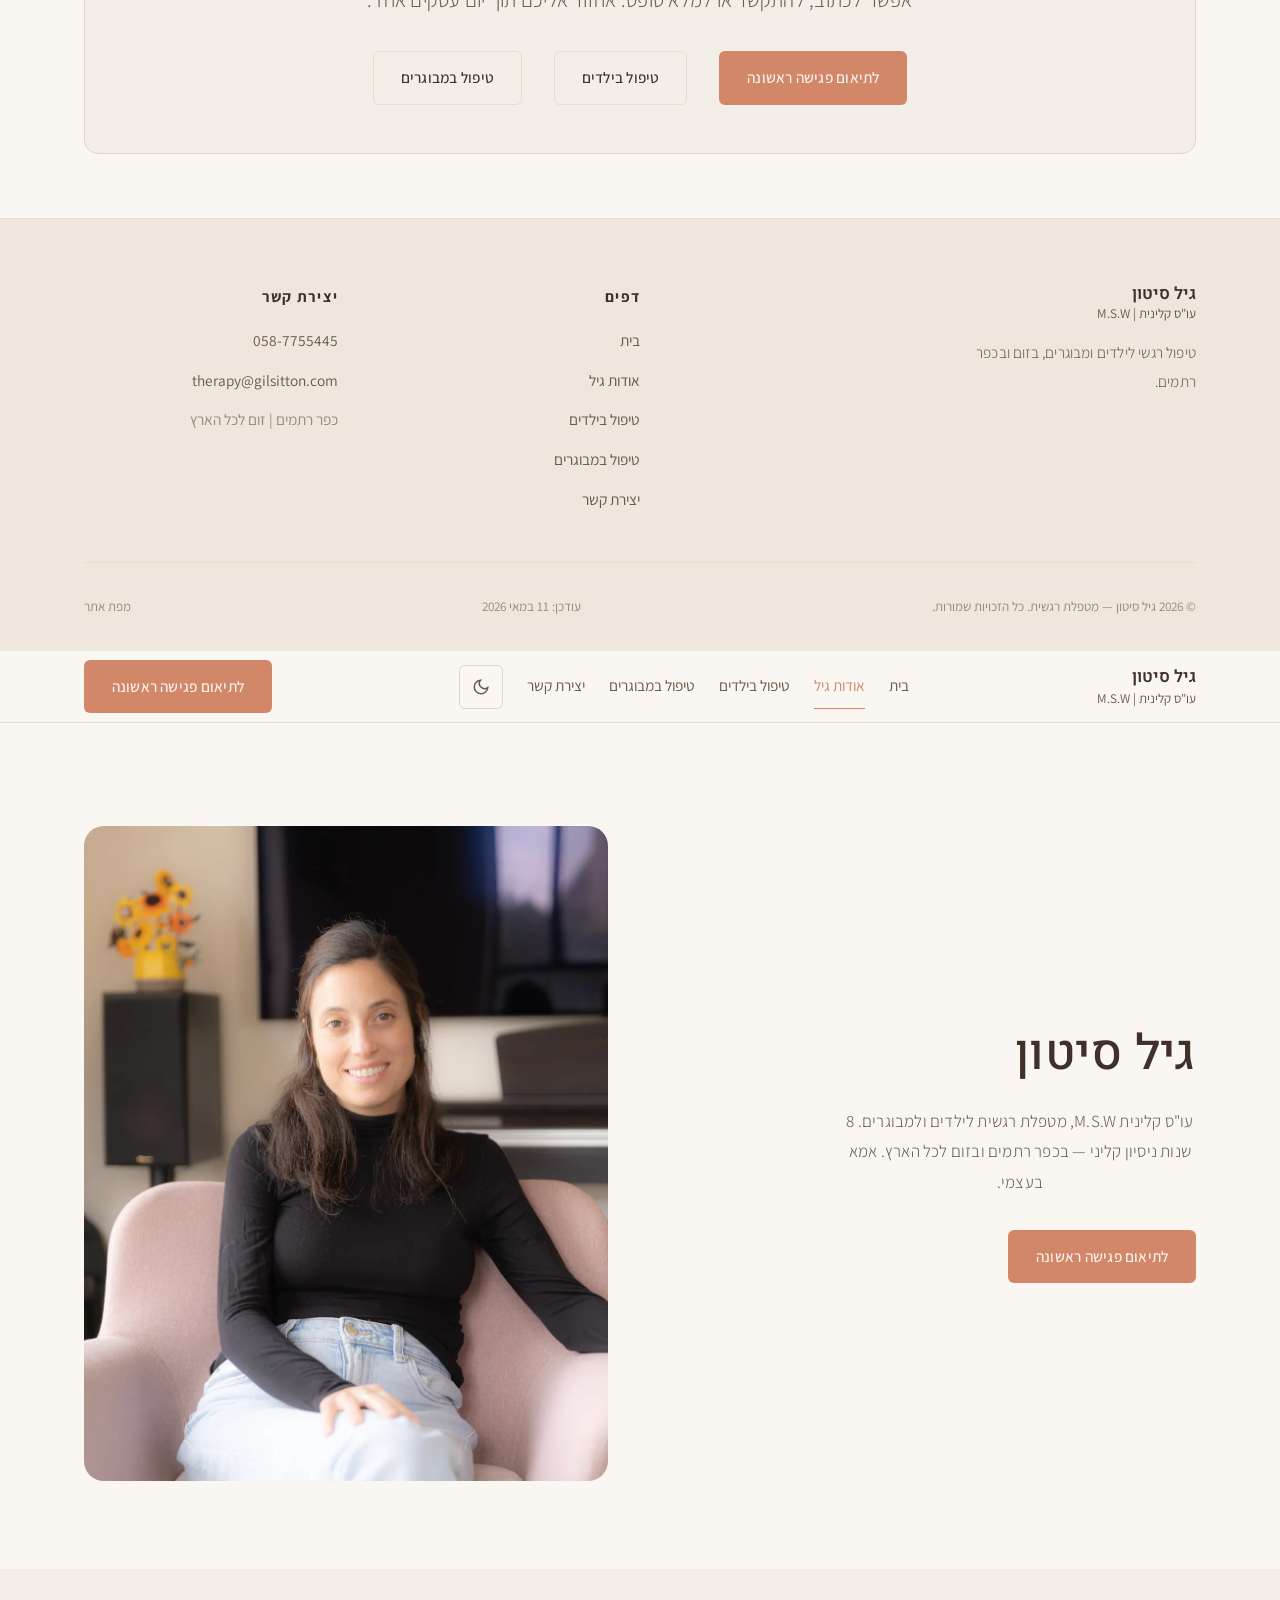
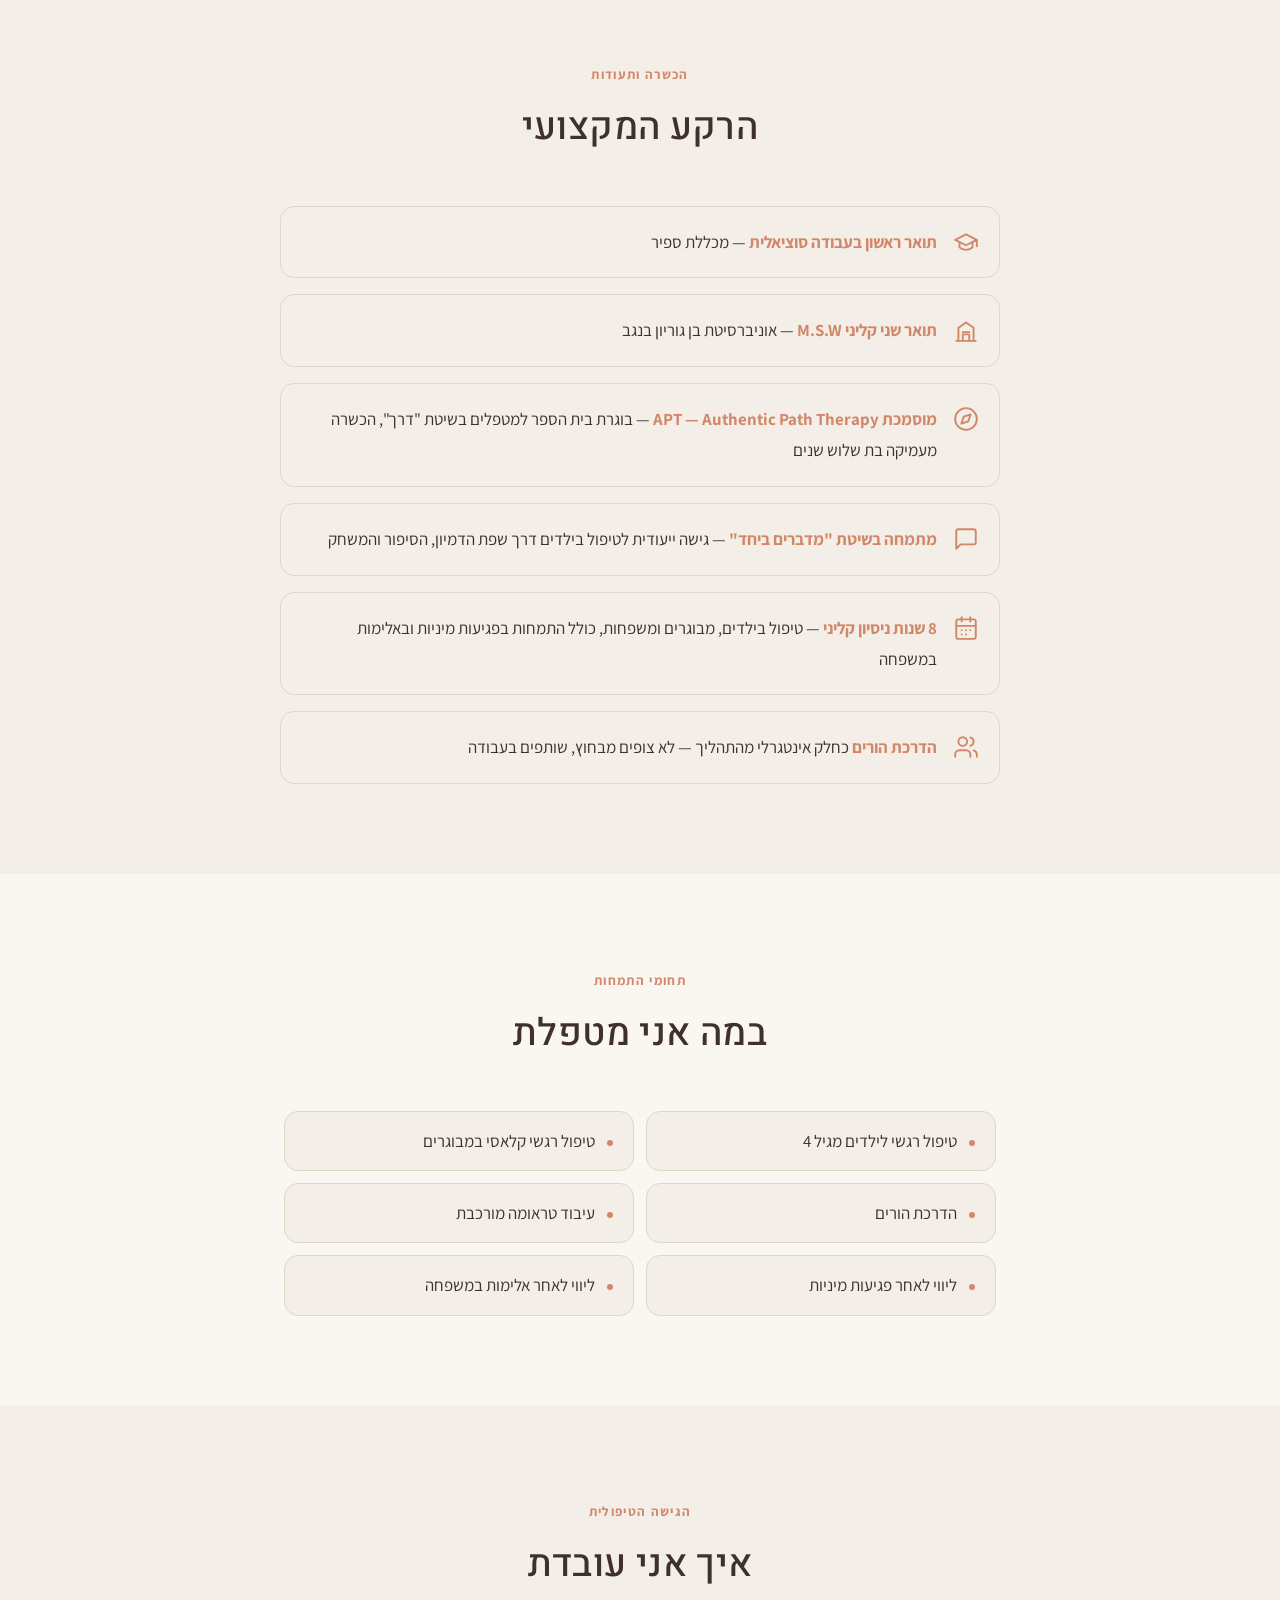
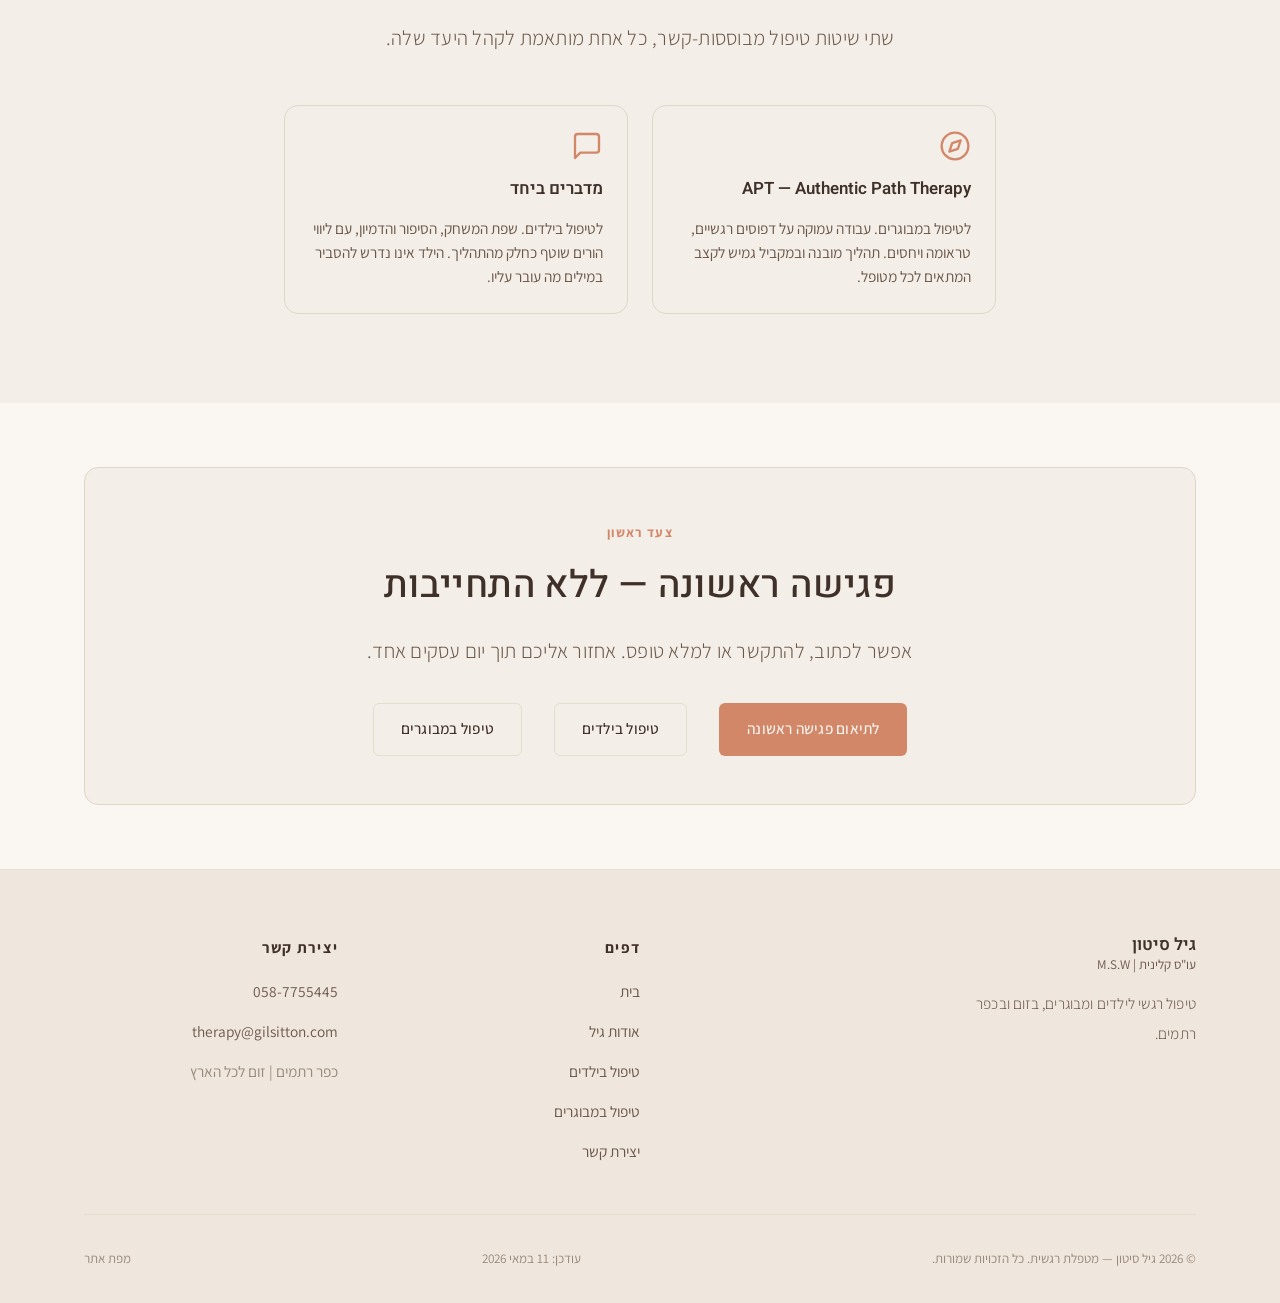
==== commit f57e9bf4: "Merge branch 'main' into fix-aria-labels3-18378104298335442963" ====
--- a/about.html
+++ b/about.html
@@ -1,287 +1,573 @@
-<!DOCTYPE html>
-<html lang="he" dir="rtl">
-<head>
-  <!-- Google Analytics 4 -->
-  <script async src="https://www.googletagmanager.com/gtag/js?id=G-1X5XN4T4SM"></script>
-  <script>
-    window.dataLayer = window.dataLayer || [];
-    function gtag(){dataLayer.push(arguments);}
-    gtag('js', new Date());
-    gtag('config', 'G-1X5XN4T4SM');
-  </script>
-  <meta charset="UTF-8">
-  <meta name="viewport" content="width=device-width, initial-scale=1.0">
-  <title>אודות גיל סיטון — עובדת סוציאלית קלינית M.S.W ומטפלת רגשית</title>
-  <meta name="description" content="גיל סיטון — עובדת סוציאלית קלינית M.S.W מאוניברסיטת בן גוריון. מוסמכת APT ושיטת מדברים ביחד, עם 8 שנות ניסיון קליני כולל התמחות בפגיעות מיניות ואלימות במשפחה. טיפול בכפר רתמים ובזום.">
-  <link rel="canonical" href="https://gilsitton.com/about.html">
-  <meta property="og:title" content="אודות גיל סיטון — מטפלת רגשית">
-  <meta property="og:description" content="הכירו את גיל סיטון — עובדת סוציאלית קלינית, מטפלת בשיטת מדברים ביחד, ואמא. גישה חמה, אנושית ומקצועית.">
-  <meta property="og:image" content="https://gilsitton.com/assets/images/og/about.jpg">
-  <meta property="og:locale" content="he_IL">
-  <meta property="og:type" content="website">
-  <meta name="twitter:card" content="summary_large_image">
-
-  <!-- Geo / Authorship / Crawler hints (SEO + AI search) -->
-  <meta name="author" content="גיל סיטון">
-  <meta name="geo.region" content="IL">
-  <meta name="geo.placename" content="כפר רתמים">
-  <meta name="geo.position" content="30.9700;35.1700">
-  <meta name="ICBM" content="30.9700, 35.1700">
-  <meta name="theme-color" content="#D28769">
-  <meta name="robots" content="index, follow, max-image-preview:large, max-snippet:-1, max-video-preview:-1">
-  <meta property="article:modified_time" content="2026-05-11">
-  <link rel="alternate" hreflang="he-IL" href="https://gilsitton.com/about.html">
-
-  <!-- Fonts -->
-  <link rel="preconnect" href="https://fonts.googleapis.com">
-  <link rel="preconnect" href="https://fonts.gstatic.com" crossorigin>
-  <link rel="stylesheet" href="https://fonts.googleapis.com/css2?family=Heebo:wght@300;400;500;600&family=Assistant:wght@300;400;500&display=swap&subset=hebrew">
-
-  <!-- Favicon -->
-  <link rel="icon" type="image/svg+xml" href="assets/images/logo.svg">
-  <link rel="apple-touch-icon" href="assets/images/logo.svg">
-
-  <!-- Prevent dark-mode flash: set theme before CSS evaluates -->
-  <script>(function(){try{var t=localStorage.getItem('theme');if(t==='dark')document.documentElement.setAttribute('data-theme','dark');}catch(e){}})();</script>
-
-  <!-- Site styles -->
-  <link rel="stylesheet" href="assets/css/tokens.css">
-  <link rel="stylesheet" href="assets/css/base.css">
-  <link rel="stylesheet" href="assets/css/components.css">
-</head>
-<body>
-<a class="skip-link" href="#main-content">דלגו לתוכן הראשי</a>
-
-<header class="site-nav" role="banner">
-  <div class="container nav-inner">
-    <a href="index.html" class="nav-logo">גיל סיטון<span>עו"ס קלינית | M.S.W</span></a>
-    <nav class="nav-links" role="navigation" aria-label="החלפת מצב תצוגה">
-        <a href="index.html">בית</a>
-      <a href="about.html" class="active">אודות גיל</a>
-      <a href="children-therapy.html">טיפול בילדים</a>
-      <a href="adult-therapy.html">טיפול במבוגרים</a>
-      <a href="contact.html">יצירת קשר</a>
-        <button class="theme-toggle" aria-label="החלפת מצב תצוגה">
-        <svg class="icon-moon" width="18" height="18" viewBox="0 0 24 24" fill="none" stroke="currentColor" stroke-width="2" aria-hidden="true"><path d="M21 12.79A9 9 0 1111.21 3a7 7 0 009.79 9.79z"/></svg>
-        <svg class="icon-sun" width="18" height="18" viewBox="0 0 24 24" fill="none" stroke="currentColor" stroke-width="2" aria-hidden="true"><circle cx="12" cy="12" r="5"/><line x1="12" y1="1" x2="12" y2="3"/><line x1="12" y1="21" x2="12" y2="23"/><line x1="4.22" y1="4.22" x2="5.64" y2="5.64"/><line x1="18.36" y1="18.36" x2="19.78" y2="19.78"/><line x1="1" y1="12" x2="3" y2="12"/><line x1="21" y1="12" x2="23" y2="12"/></svg>
-      </button>
-      </nav>
-    <div class="nav-actions">
-      
-      <a href="contact.html" class="btn btn-primary">לתיאום פגישה ראשונה</a>
-      <button class="hamburger" aria-expanded="false" aria-label="החלפת מצב תצוגה" aria-controls="mobile-nav"><span></span><span></span><span></span></button>
-    </div>
-  </div>
-</header>
-<nav class="mobile-nav" id="mobile-nav" aria-label="החלפת מצב תצוגה">
-    <a href="index.html">בית</a><a href="about.html">אודות גיל</a><a href="children-therapy.html">טיפול בילדים</a><a href="adult-therapy.html">טיפול במבוגרים</a><a href="contact.html">יצירת קשר</a>
-  <a href="contact.html" class="btn btn-primary mt-4">לתיאום פגישה ראשונה</a>
-    <button class="theme-toggle" aria-label="החלפת מצב תצוגה" style="justify-content:flex-start;padding-inline:0;gap:8px;">
-    <svg class="icon-moon" width="18" height="18" viewBox="0 0 24 24" fill="none" stroke="currentColor" stroke-width="2" aria-hidden="true"><path d="M21 12.79A9 9 0 1111.21 3a7 7 0 009.79 9.79z"/></svg>
-    <svg class="icon-sun" width="18" height="18" viewBox="0 0 24 24" fill="none" stroke="currentColor" stroke-width="2" aria-hidden="true"><circle cx="12" cy="12" r="5"/><line x1="12" y1="1" x2="12" y2="3"/><line x1="12" y1="21" x2="12" y2="23"/><line x1="4.22" y1="4.22" x2="5.64" y2="5.64"/><line x1="18.36" y1="18.36" x2="19.78" y2="19.78"/><line x1="1" y1="12" x2="3" y2="12"/><line x1="21" y1="12" x2="23" y2="12"/></svg>
-    <span style="font-size:var(--text-lg);font-weight:600;color:var(--color-text);">מצב תצוגה</span>
-  </button>
-  </nav>
-<main id="main-content">
-
-  <!-- ============ HERO (א — תמונה + שם + תואר + ניסיון) ============ -->
-  <section class="hero" aria-labelledby="about-title">
-    <div class="container hero-inner">
-      <div class="hero-content">
-        
-        
-        <h1 class="hero-title" id="about-title">גיל סיטון</h1>
-        <p class="hero-subtitle">
-          עו"ס קלינית M.S.W, מטפלת רגשית לילדים ולמבוגרים. 8 שנות ניסיון קליני — בכפר רתמים ובזום לכל הארץ. אמא בעצמי.
-        </p>
-        <div class="hero-actions">
-          <a href="https://wa.me/972587755445?text=שלום+גיל,+אני+רוצה+לתאם+פגישה+ראשונה" class="btn btn-primary btn-lg">לתיאום פגישה ראשונה</a>
-        </div>
-      </div>
-      <div class="hero-image">
-        <picture>
-          <source srcset="assets/images/ui/gil-about.webp" type="image/webp">
-          <img src="assets/images/ui/gil-about.jpg" alt="גיל סיטון יושבת בקליניקה — סביבה טיפולית קשובה ורגועה" width="480" height="540" loading="eager" fetchpriority="high" decoding="async" style="object-fit:cover;border-radius:var(--radius-2xl);">
-        </picture>
-      </div>
-    </div>
-  </section>
-
-  <!-- ============ CREDENTIALS (ב — הכשרות ותעודות) ============ -->
-  <section class="section bg-surface" aria-labelledby="cred-heading">
-    <div class="container">
-      <div class="section-header reveal">
-        <span class="section-label">הכשרה ותעודות</span>
-        <h2 class="section-title" id="cred-heading">הרקע המקצועי</h2>
-      </div>
-      <div class="info-list reveal" style="max-width:720px;margin-inline:auto;">
-
-        <div class="info-item">
-          <div class="info-item__icon" aria-hidden="true">
-            <svg viewBox="0 0 24 24" fill="none" stroke="currentColor" stroke-width="1.75" stroke-linecap="round" stroke-linejoin="round"><path d="M22 10v6M2 10l10-5 10 5-10 5z"/><path d="M6 12v5c3 3 9 3 12 0v-5"/></svg>
-          </div>
-          <div class="info-item__text">
-            <strong>תואר ראשון בעבודה סוציאלית</strong> — מכללת ספיר
-          </div>
-        </div>
-
-        <div class="info-item">
-          <div class="info-item__icon" aria-hidden="true">
-            <svg viewBox="0 0 24 24" fill="none" stroke="currentColor" stroke-width="1.75" stroke-linecap="round" stroke-linejoin="round"><path d="M3 22h18"/><path d="M5 22V10l7-5 7 5v12"/><path d="M9 22v-6h6v6"/><path d="M9 14h6"/></svg>
-          </div>
-          <div class="info-item__text">
-            <strong>תואר שני קליני M.S.W</strong> — אוניברסיטת בן גוריון בנגב
-          </div>
-        </div>
-
-        <div class="info-item">
-          <div class="info-item__icon" aria-hidden="true">
-            <svg viewBox="0 0 24 24" fill="none" stroke="currentColor" stroke-width="1.75" stroke-linecap="round" stroke-linejoin="round"><circle cx="12" cy="12" r="10"/><polygon points="16.24 7.76 14.12 14.12 7.76 16.24 9.88 9.88 16.24 7.76"/></svg>
-          </div>
-          <div class="info-item__text">
-            <strong>מוסמכת APT — Authentic Path Therapy</strong> — בוגרת בית הספר למטפלים בשיטת "דרך", הכשרה מעמיקה בת שלוש שנים
-          </div>
-        </div>
-
-        <div class="info-item">
-          <div class="info-item__icon" aria-hidden="true">
-            <svg viewBox="0 0 24 24" fill="none" stroke="currentColor" stroke-width="1.75" stroke-linecap="round" stroke-linejoin="round"><path d="M21 15a2 2 0 0 1-2 2H7l-4 4V5a2 2 0 0 1 2-2h14a2 2 0 0 1 2 2z"/></svg>
-          </div>
-          <div class="info-item__text">
-            <strong>מתמחה בשיטת "מדברים ביחד"</strong> — גישה ייעודית לטיפול בילדים דרך שפת הדמיון, הסיפור והמשחק
-          </div>
-        </div>
-
-        <div class="info-item">
-          <div class="info-item__icon" aria-hidden="true">
-            <svg viewBox="0 0 24 24" fill="none" stroke="currentColor" stroke-width="1.75" stroke-linecap="round" stroke-linejoin="round"><rect x="3" y="4" width="18" height="18" rx="2"/><path d="M16 2v4"/><path d="M8 2v4"/><path d="M3 10h18"/><path d="M8 14h.01"/><path d="M12 14h.01"/><path d="M16 14h.01"/><path d="M8 18h.01"/><path d="M12 18h.01"/></svg>
-          </div>
-          <div class="info-item__text">
-            <strong>8 שנות ניסיון קליני</strong> — טיפול בילדים, מבוגרים ומשפחות, כולל התמחות בפגיעות מיניות ובאלימות במשפחה
-          </div>
-        </div>
-
-        <div class="info-item">
-          <div class="info-item__icon" aria-hidden="true">
-            <svg viewBox="0 0 24 24" fill="none" stroke="currentColor" stroke-width="1.75" stroke-linecap="round" stroke-linejoin="round"><path d="M16 21v-2a4 4 0 0 0-4-4H6a4 4 0 0 0-4 4v2"/><circle cx="9" cy="7" r="4"/><path d="M22 21v-2a4 4 0 0 0-3-3.87"/><path d="M16 3.13a4 4 0 0 1 0 7.75"/></svg>
-          </div>
-          <div class="info-item__text">
-            <strong>הדרכת הורים</strong> כחלק אינטגרלי מהתהליך — לא צופים מבחוץ, שותפים בעבודה
-          </div>
-        </div>
-
-      </div>
-    </div>
-  </section>
-
-  <!-- ============ SPECIALTIES (ג — תחומי התמחות) ============ -->
-  <section class="section" aria-labelledby="spec-heading">
-    <div class="container container--narrow">
-      <div class="section-header reveal">
-        <span class="section-label">תחומי התמחות</span>
-        <h2 class="section-title" id="spec-heading">במה אני מטפלת</h2>
-      </div>
-      <ul class="spec-list reveal">
-        <li class="spec-list__item">טיפול רגשי לילדים מגיל 4</li>
-        <li class="spec-list__item">טיפול רגשי קלאסי במבוגרים</li>
-        <li class="spec-list__item">הדרכת הורים</li>
-        <li class="spec-list__item">עיבוד טראומה מורכבת</li>
-        <li class="spec-list__item">ליווי לאחר פגיעות מיניות</li>
-        <li class="spec-list__item">ליווי לאחר אלימות במשפחה</li>
-      </ul>
-    </div>
-  </section>
-
-  <!-- ============ APPROACH (ד — הגישה הטיפולית) ============ -->
-  <section class="section bg-surface" aria-labelledby="approach-heading">
-    <div class="container container--narrow">
-      <div class="section-header reveal">
-        <span class="section-label">הגישה הטיפולית</span>
-        <h2 class="section-title" id="approach-heading">איך אני עובדת</h2>
-        <p class="section-subtitle">שתי שיטות טיפול מבוססות-קשר, כל אחת מותאמת לקהל היעד שלה.</p>
-      </div>
-
-      <div class="method-pillars method-pillars--two reveal">
-        <div class="method-pillar">
-          <span class="method-pillar__icon" aria-hidden="true">
-            <svg viewBox="0 0 24 24" fill="none" stroke="currentColor" stroke-width="1.75" stroke-linecap="round" stroke-linejoin="round"><circle cx="12" cy="12" r="10"/><polygon points="16.24 7.76 14.12 14.12 7.76 16.24 9.88 9.88 16.24 7.76"/></svg>
-          </span>
-          <div class="method-pillar__title">APT — Authentic Path Therapy</div>
-          <div class="method-pillar__desc">לטיפול במבוגרים. עבודה עמוקה על דפוסים רגשיים, טראומה ויחסים. תהליך מובנה ובמקביל גמיש לקצב המתאים לכל מטופל.</div>
-        </div>
-        <div class="method-pillar">
-          <span class="method-pillar__icon" aria-hidden="true">
-            <svg viewBox="0 0 24 24" fill="none" stroke="currentColor" stroke-width="1.75" stroke-linecap="round" stroke-linejoin="round"><path d="M21 15a2 2 0 0 1-2 2H7l-4 4V5a2 2 0 0 1 2-2h14a2 2 0 0 1 2 2z"/></svg>
-          </span>
-          <div class="method-pillar__title">מדברים ביחד</div>
-          <div class="method-pillar__desc">לטיפול בילדים. שפת המשחק, הסיפור והדמיון, עם ליווי הורים שוטף כחלק מהתהליך. הילד אינו נדרש להסביר במילים מה עובר עליו.</div>
-        </div>
-      </div>
-    </div>
-  </section>
-
-  <!-- ============ CTA (ה) ============ -->
-  <section class="section section--sm" aria-labelledby="cta-about">
-    <div class="container">
-      <div class="cta-banner reveal">
-        <span class="section-label">צעד ראשון</span>
-        <h2 class="section-title" id="cta-about">פגישה ראשונה — ללא התחייבות</h2>
-        <p class="section-subtitle">אפשר לכתוב, להתקשר או למלא טופס. אחזור אליכם תוך יום עסקים אחד.</p>
-        <div class="flex-center-wrap gap-4 mt-8">
-          <a href="https://wa.me/972587755445?text=שלום+גיל,+אני+רוצה+לתאם+פגישה+ראשונה" class="btn btn-primary" target="_blank" rel="noopener noreferrer">לתיאום פגישה ראשונה</a>
-          <a href="children-therapy.html" class="btn btn-ghost">טיפול בילדים</a>
-          <a href="adult-therapy.html" class="btn btn-ghost">טיפול במבוגרים</a>
-        </div>
-      </div>
-    </div>
-  </section>
-
-</main>
-
-<footer class="site-footer" role="contentinfo">
-  <div class="container">
-    <div class="footer-inner">
-      <div class="footer-brand">
-        <a href="index.html" class="nav-logo">גיל סיטון<span>עו"ס קלינית | M.S.W</span></a>
-        <p class="footer-desc">טיפול רגשי לילדים ומבוגרים, בזום ובכפר רתמים.</p>
-      </div>
-      <div>
-        <div class="footer-heading">דפים</div>
-        <nav class="footer-links" aria-label="החלפת מצב תצוגה"><a href="index.html">בית</a><a href="about.html">אודות גיל</a><a href="children-therapy.html">טיפול בילדים</a><a href="adult-therapy.html">טיפול במבוגרים</a><a href="contact.html">יצירת קשר</a></nav>
-      </div>
-      <div>
-        <div class="footer-heading">יצירת קשר</div>
-        <div class="footer-links"><a href="tel:0587755445">058-7755445</a><a href="mailto:therapy@gilsitton.com">therapy@gilsitton.com</a><span class="text-sm text-faint">כפר רתמים | זום לכל הארץ</span></div>
-      </div>
-    </div>
-    <div class="footer-bottom">
-      <span class="footer-copy">© 2026 גיל סיטון — מטפלת רגשית. כל הזכויות שמורות.</span>
-      <time datetime="2026-05-11" class="text-xs text-faint">עודכן: 11 במאי 2026</time>
-      <a href="sitemap.xml" class="text-xs text-faint">מפת אתר</a>
-    </div>
-  </div>
-</footer>
-<script src="assets/js/main.js" defer></script>
-<script src="assets/js/schema.js" defer></script>
-<a href="https://wa.me/972587755445?text=שלום+גיל,+אני+רוצה+לתאם+פגישה+ראשונה"
-   class="whatsapp-float"
-   target="_blank"
-   rel="noopener noreferrer"
-   aria-label="החלפת מצב תצוגה">
-  <svg width="28" height="28" viewBox="0 0 24 24" fill="white" aria-hidden="true">
-    <path d="M17.472 14.382c-.297-.149-1.758-.867-2.03-.967-.273-.099-.471-.148-.67.15-.197.297-.767.966-.94 1.164-.173.199-.347.223-.644.075-.297-.15-1.255-.463-2.39-1.475-.883-.788-1.48-1.761-1.653-2.059-.173-.297-.018-.458.13-.606.134-.133.298-.347.446-.52.149-.174.198-.298.298-.497.099-.198.05-.371-.025-.52-.075-.149-.669-1.612-.916-2.207-.242-.579-.487-.5-.669-.51-.173-.008-.371-.01-.57-.01-.198 0-.52.074-.792.372-.272.297-1.04 1.016-1.04 2.479 0 1.462 1.065 2.875 1.213 3.074.149.198 2.096 3.2 5.077 4.487.709.306 1.262.489 1.694.625.712.227 1.36.195 1.871.118.571-.085 1.758-.719 2.006-1.413.248-.694.248-1.289.173-1.413-.074-.124-.272-.198-.57-.347m-5.421 7.403h-.004a9.87 9.87 0 01-5.031-1.378l-.361-.214-3.741.982.998-3.648-.235-.374a9.86 9.86 0 01-1.51-5.26c.001-5.45 4.436-9.884 9.888-9.884 2.64 0 5.122 1.03 6.988 2.898a9.825 9.825 0 012.893 6.994c-.003 5.45-4.437 9.884-9.885 9.884m8.413-18.297A11.815 11.815 0 0012.05 0C5.495 0 .16 5.335.157 11.892c0 2.096.547 4.142 1.588 5.945L.057 24l6.305-1.654a11.882 11.882 0 005.683 1.448h.005c6.554 0 11.89-5.335 11.893-11.893a11.821 11.821 0 00-3.48-8.413Z" />
-  </svg>
-</a>
-
-<!-- Mobile Sticky CTA — single WhatsApp button -->
-<div class="mobile-sticky-cta mobile-sticky-cta--single" role="complementary" aria-label="החלפת מצב תצוגה">
-  <a href="https://wa.me/972587755445?text=שלום+גיל,+אני+רוצה+לתאם+פגישה+ראשונה"
-     class="mobile-sticky-cta__btn mobile-sticky-cta__btn--whatsapp"
-     target="_blank" rel="noopener noreferrer" aria-label="החלפת מצב תצוגה">
-    <svg width="18" height="18" viewBox="0 0 24 24" fill="currentColor" aria-hidden="true"><path d="M17.472 14.382c-.297-.149-1.758-.867-2.03-.967-.273-.099-.471-.148-.67.15-.197.297-.767.966-.94 1.164-.173.199-.347.223-.644.075-.297-.15-1.255-.463-2.39-1.475-.883-.788-1.48-1.761-1.653-2.059-.173-.297-.018-.458.13-.606.134-.133.298-.347.446-.52.149-.174.198-.298.298-.497.099-.198.05-.371-.025-.52-.075-.149-.669-1.612-.916-2.207-.242-.579-.487-.5-.669-.51-.173-.008-.371-.01-.57-.01-.198 0-.52.074-.792.372-.272.297-1.04 1.016-1.04 2.479 0 1.462 1.065 2.875 1.213 3.074.149.198 2.096 3.2 5.077 4.487.709.306 1.262.489 1.694.625.712.227 1.36.195 1.871.118.571-.085 1.758-.719 2.006-1.413.248-.694.248-1.289.173-1.413-.074-.124-.272-.198-.57-.347m-5.421 7.403h-.004a9.87 9.87 0 01-5.031-1.378l-.361-.214-3.741.982.998-3.648-.235-.374a9.86 9.86 0 01-1.51-5.26c.001-5.45 4.436-9.884 9.888-9.884 2.64 0 5.122 1.03 6.988 2.898a9.825 9.825 0 012.893 6.994c-.003 5.45-4.437 9.884-9.885 9.884m8.413-18.297A11.815 11.815 0 0012.05 0C5.495 0 .16 5.335.157 11.892c0 2.096.547 4.142 1.588 5.945L.057 24l6.305-1.654a11.882 11.882 0 005.683 1.448h.005c6.554 0 11.89-5.335 11.893-11.893a11.821 11.821 0 00-3.48-8.413Z"/></svg>
-    לתיאום פגישה ראשונה בוואטסאפ
-  </a>
-</div>
-</body>
-</html>
-
+<!DOCTYPE html>
+<html lang="he" dir="rtl">
+<head>
+  <!-- Google Analytics 4 -->
+  <script async src="https://www.googletagmanager.com/gtag/js?id=G-1X5XN4T4SM"></script>
+  <script>
+    window.dataLayer = window.dataLayer || [];
+    function gtag(){dataLayer.push(arguments);}
+    gtag('js', new Date());
+    gtag('config', 'G-1X5XN4T4SM');
+  </script>
+  <meta charset="UTF-8">
+  <meta name="viewport" content="width=device-width, initial-scale=1.0">
+  <title>אודות גיל סיטון — עובדת סוציאלית קלינית M.S.W ומטפלת רגשית</title>
+  <meta name="description" content="גיל סיטון — עובדת סוציאלית קלינית M.S.W מאוניברסיטת בן גוריון. מוסמכת APT ושיטת מדברים ביחד, עם 8 שנות ניסיון קליני כולל התמחות בפגיעות מיניות ואלימות במשפחה. טיפול בכפר רתמים ובזום.">
+  <link rel="canonical" href="https://gilsitton.com/about.html">
+  <meta property="og:title" content="אודות גיל סיטון — מטפלת רגשית">
+  <meta property="og:description" content="הכירו את גיל סיטון — עובדת סוציאלית קלינית, מטפלת בשיטת מדברים ביחד, ואמא. גישה חמה, אנושית ומקצועית.">
+  <meta property="og:image" content="https://gilsitton.com/assets/images/og/about.jpg">
+  <meta property="og:locale" content="he_IL">
+  <meta property="og:type" content="website">
+  <meta name="twitter:card" content="summary_large_image">
+
+  <!-- Geo / Authorship / Crawler hints (SEO + AI search) -->
+  <meta name="author" content="גיל סיטון">
+  <meta name="geo.region" content="IL">
+  <meta name="geo.placename" content="כפר רתמים">
+  <meta name="geo.position" content="30.9700;35.1700">
+  <meta name="ICBM" content="30.9700, 35.1700">
+  <meta name="theme-color" content="#D28769">
+  <meta name="robots" content="index, follow, max-image-preview:large, max-snippet:-1, max-video-preview:-1">
+  <meta property="article:modified_time" content="2026-05-11">
+  <link rel="alternate" hreflang="he-IL" href="https://gilsitton.com/about.html">
+
+  <!-- Fonts -->
+  <link rel="preconnect" href="https://fonts.googleapis.com">
+  <link rel="preconnect" href="https://fonts.gstatic.com" crossorigin>
+  <link rel="stylesheet" href="https://fonts.googleapis.com/css2?family=Heebo:wght@300;400;500;600&family=Assistant:wght@300;400;500&display=swap&subset=hebrew">
+
+  <!-- Favicon -->
+  <link rel="icon" type="image/svg+xml" href="assets/images/logo.svg">
+  <link rel="apple-touch-icon" href="assets/images/logo.svg">
+
+  <!-- Prevent dark-mode flash: set theme before CSS evaluates -->
+  <script>(function(){try{var t=localStorage.getItem('theme');if(t==='dark')document.documentElement.setAttribute('data-theme','dark');}catch(e){}})();</script>
+
+  <!-- Site styles -->
+  <link rel="stylesheet" href="assets/css/tokens.css">
+  <link rel="stylesheet" href="assets/css/base.css">
+  <link rel="stylesheet" href="assets/css/components.css">
+</head>
+<body>
+<a class="skip-link" href="#main-content">דלגו לתוכן הראשי</a>
+
+<header class="site-nav" role="banner">
+  <div class="container nav-inner">
+    <a href="index.html" class="nav-logo">גיל סיטון<span>עו"ס קלינית | M.S.W</span></a>
+    <nav class="nav-links" role="navigation" aria-label="ניווט ראשי">
+        <a href="index.html">בית</a>
+      <a href="about.html" class="active">אודות גיל</a>
+      <a href="children-therapy.html">טיפול בילדים</a>
+      <a href="adult-therapy.html">טיפול במבוגרים</a>
+      <a href="contact.html">יצירת קשר</a>
+        <button class="theme-toggle" aria-label="החלפת מצב תצוגה (בהיר/כהה)">
+        <svg class="icon-moon" width="18" height="18" viewBox="0 0 24 24" fill="none" stroke="currentColor" stroke-width="2" aria-hidden="true"><path d="M21 12.79A9 9 0 1111.21 3a7 7 0 009.79 9.79z"/></svg>
+        <svg class="icon-sun" width="18" height="18" viewBox="0 0 24 24" fill="none" stroke="currentColor" stroke-width="2" aria-hidden="true"><circle cx="12" cy="12" r="5"/><line x1="12" y1="1" x2="12" y2="3"/><line x1="12" y1="21" x2="12" y2="23"/><line x1="4.22" y1="4.22" x2="5.64" y2="5.64"/><line x1="18.36" y1="18.36" x2="19.78" y2="19.78"/><line x1="1" y1="12" x2="3" y2="12"/><line x1="21" y1="12" x2="23" y2="12"/></svg>
+      </button>
+      </nav>
+    <div class="nav-actions">
+
+      <a href="contact.html" class="btn btn-primary">לתיאום פגישה ראשונה</a>
+      <button class="hamburger" aria-expanded="false" aria-label="פתיחת תפריט ניווט נייד" aria-controls="mobile-nav"><span></span><span></span><span></span></button>
+    </div>
+  </div>
+</header>
+<nav class="mobile-nav" id="mobile-nav" aria-label="ניווט נייד ראשי">
+    <a href="index.html">בית</a><a href="about.html">אודות גיל</a><a href="children-therapy.html">טיפול בילדים</a><a href="adult-therapy.html">טיפול במבוגרים</a><a href="contact.html">יצירת קשר</a>
+  <a href="contact.html" class="btn btn-primary mt-4">לתיאום פגישה ראשונה</a>
+    <button class="theme-toggle" aria-label="החלפת מצב תצוגה (בהיר/כהה)" style="justify-content:flex-start;padding-inline:0;gap:8px;">
+    <svg class="icon-moon" width="18" height="18" viewBox="0 0 24 24" fill="none" stroke="currentColor" stroke-width="2" aria-hidden="true"><path d="M21 12.79A9 9 0 1111.21 3a7 7 0 009.79 9.79z"/></svg>
+    <svg class="icon-sun" width="18" height="18" viewBox="0 0 24 24" fill="none" stroke="currentColor" stroke-width="2" aria-hidden="true"><circle cx="12" cy="12" r="5"/><line x1="12" y1="1" x2="12" y2="3"/><line x1="12" y1="21" x2="12" y2="23"/><line x1="4.22" y1="4.22" x2="5.64" y2="5.64"/><line x1="18.36" y1="18.36" x2="19.78" y2="19.78"/><line x1="1" y1="12" x2="3" y2="12"/><line x1="21" y1="12" x2="23" y2="12"/></svg>
+    <span style="font-size:var(--text-lg);font-weight:600;color:var(--color-text);">מצב תצוגה</span>
+  </button>
+  </nav>
+<main id="main-content">
+
+  <!-- ============ HERO (א — תמונה + שם + תואר + ניסיון) ============ -->
+  <section class="hero" aria-labelledby="about-title">
+    <div class="container hero-inner">
+      <div class="hero-content">
+
+
+        <h1 class="hero-title" id="about-title">גיל סיטון</h1>
+        <p class="hero-subtitle">
+          עו"ס קלינית M.S.W, מטפלת רגשית לילדים ולמבוגרים. 8 שנות ניסיון קליני — בכפר רתמים ובזום לכל הארץ. אמא בעצמי.
+        </p>
+        <div class="hero-actions">
+          <a href="https://wa.me/972587755445?text=שלום+גיל,+אני+רוצה+לתאם+פגישה+ראשונה" class="btn btn-primary btn-lg">לתיאום פגישה ראשונה</a>
+        </div>
+      </div>
+      <div class="hero-image">
+        <picture>
+          <source srcset="assets/images/ui/gil-about.webp" type="image/webp">
+          <img src="assets/images/ui/gil-about.jpg" alt="גיל סיטון יושבת בקליניקה — סביבה טיפולית קשובה ורגועה" width="480" height="540" loading="eager" fetchpriority="high" decoding="async" style="object-fit:cover;border-radius:var(--radius-2xl);">
+        </picture>
+      </div>
+    </div>
+  </section>
+
+  <!-- ============ CREDENTIALS (ב — הכשרות ותעודות) ============ -->
+  <section class="section bg-surface" aria-labelledby="cred-heading">
+    <div class="container">
+      <div class="section-header reveal">
+        <span class="section-label">הכשרה ותעודות</span>
+        <h2 class="section-title" id="cred-heading">הרקע המקצועי</h2>
+      </div>
+      <div class="info-list reveal" style="max-width:720px;margin-inline:auto;">
+
+        <div class="info-item">
+          <div class="info-item__icon" aria-hidden="true">
+            <svg viewBox="0 0 24 24" fill="none" stroke="currentColor" stroke-width="1.75" stroke-linecap="round" stroke-linejoin="round"><path d="M22 10v6M2 10l10-5 10 5-10 5z"/><path d="M6 12v5c3 3 9 3 12 0v-5"/></svg>
+          </div>
+          <div class="info-item__text">
+            <strong>תואר ראשון בעבודה סוציאלית</strong> — מכללת ספיר
+          </div>
+        </div>
+
+        <div class="info-item">
+          <div class="info-item__icon" aria-hidden="true">
+            <svg viewBox="0 0 24 24" fill="none" stroke="currentColor" stroke-width="1.75" stroke-linecap="round" stroke-linejoin="round"><path d="M3 22h18"/><path d="M5 22V10l7-5 7 5v12"/><path d="M9 22v-6h6v6"/><path d="M9 14h6"/></svg>
+          </div>
+          <div class="info-item__text">
+            <strong>תואר שני קליני M.S.W</strong> — אוניברסיטת בן גוריון בנגב
+          </div>
+        </div>
+
+        <div class="info-item">
+          <div class="info-item__icon" aria-hidden="true">
+            <svg viewBox="0 0 24 24" fill="none" stroke="currentColor" stroke-width="1.75" stroke-linecap="round" stroke-linejoin="round"><circle cx="12" cy="12" r="10"/><polygon points="16.24 7.76 14.12 14.12 7.76 16.24 9.88 9.88 16.24 7.76"/></svg>
+          </div>
+          <div class="info-item__text">
+            <strong>מוסמכת APT — Authentic Path Therapy</strong> — בוגרת בית הספר למטפלים בשיטת "דרך", הכשרה מעמיקה בת שלוש שנים
+          </div>
+        </div>
+
+        <div class="info-item">
+          <div class="info-item__icon" aria-hidden="true">
+            <svg viewBox="0 0 24 24" fill="none" stroke="currentColor" stroke-width="1.75" stroke-linecap="round" stroke-linejoin="round"><path d="M21 15a2 2 0 0 1-2 2H7l-4 4V5a2 2 0 0 1 2-2h14a2 2 0 0 1 2 2z"/></svg>
+          </div>
+          <div class="info-item__text">
+            <strong>מתמחה בשיטת "מדברים ביחד"</strong> — גישה ייעודית לטיפול בילדים דרך שפת הדמיון, הסיפור והמשחק
+          </div>
+        </div>
+
+        <div class="info-item">
+          <div class="info-item__icon" aria-hidden="true">
+            <svg viewBox="0 0 24 24" fill="none" stroke="currentColor" stroke-width="1.75" stroke-linecap="round" stroke-linejoin="round"><rect x="3" y="4" width="18" height="18" rx="2"/><path d="M16 2v4"/><path d="M8 2v4"/><path d="M3 10h18"/><path d="M8 14h.01"/><path d="M12 14h.01"/><path d="M16 14h.01"/><path d="M8 18h.01"/><path d="M12 18h.01"/></svg>
+          </div>
+          <div class="info-item__text">
+            <strong>8 שנות ניסיון קליני</strong> — טיפול בילדים, מבוגרים ומשפחות, כולל התמחות בפגיעות מיניות ובאלימות במשפחה
+          </div>
+        </div>
+
+        <div class="info-item">
+          <div class="info-item__icon" aria-hidden="true">
+            <svg viewBox="0 0 24 24" fill="none" stroke="currentColor" stroke-width="1.75" stroke-linecap="round" stroke-linejoin="round"><path d="M16 21v-2a4 4 0 0 0-4-4H6a4 4 0 0 0-4 4v2"/><circle cx="9" cy="7" r="4"/><path d="M22 21v-2a4 4 0 0 0-3-3.87"/><path d="M16 3.13a4 4 0 0 1 0 7.75"/></svg>
+          </div>
+          <div class="info-item__text">
+            <strong>הדרכת הורים</strong> כחלק אינטגרלי מהתהליך — לא צופים מבחוץ, שותפים בעבודה
+          </div>
+        </div>
+
+      </div>
+    </div>
+  </section>
+
+  <!-- ============ SPECIALTIES (ג — תחומי התמחות) ============ -->
+  <section class="section" aria-labelledby="spec-heading">
+    <div class="container container--narrow">
+      <div class="section-header reveal">
+        <span class="section-label">תחומי התמחות</span>
+        <h2 class="section-title" id="spec-heading">במה אני מטפלת</h2>
+      </div>
+      <ul class="spec-list reveal">
+        <li class="spec-list__item">טיפול רגשי לילדים מגיל 4</li>
+        <li class="spec-list__item">טיפול רגשי קלאסי במבוגרים</li>
+        <li class="spec-list__item">הדרכת הורים</li>
+        <li class="spec-list__item">עיבוד טראומה מורכבת</li>
+        <li class="spec-list__item">ליווי לאחר פגיעות מיניות</li>
+        <li class="spec-list__item">ליווי לאחר אלימות במשפחה</li>
+      </ul>
+    </div>
+  </section>
+
+  <!-- ============ APPROACH (ד — הגישה הטיפולית) ============ -->
+  <section class="section bg-surface" aria-labelledby="approach-heading">
+    <div class="container container--narrow">
+      <div class="section-header reveal">
+        <span class="section-label">הגישה הטיפולית</span>
+        <h2 class="section-title" id="approach-heading">איך אני עובדת</h2>
+        <p class="section-subtitle">שתי שיטות טיפול מבוססות-קשר, כל אחת מותאמת לקהל היעד שלה.</p>
+      </div>
+
+      <div class="method-pillars method-pillars--two reveal">
+        <div class="method-pillar">
+          <span class="method-pillar__icon" aria-hidden="true">
+            <svg viewBox="0 0 24 24" fill="none" stroke="currentColor" stroke-width="1.75" stroke-linecap="round" stroke-linejoin="round"><circle cx="12" cy="12" r="10"/><polygon points="16.24 7.76 14.12 14.12 7.76 16.24 9.88 9.88 16.24 7.76"/></svg>
+          </span>
+          <div class="method-pillar__title">APT — Authentic Path Therapy</div>
+          <div class="method-pillar__desc">לטיפול במבוגרים. עבודה עמוקה על דפוסים רגשיים, טראומה ויחסים. תהליך מובנה ובמקביל גמיש לקצב המתאים לכל מטופל.</div>
+        </div>
+        <div class="method-pillar">
+          <span class="method-pillar__icon" aria-hidden="true">
+            <svg viewBox="0 0 24 24" fill="none" stroke="currentColor" stroke-width="1.75" stroke-linecap="round" stroke-linejoin="round"><path d="M21 15a2 2 0 0 1-2 2H7l-4 4V5a2 2 0 0 1 2-2h14a2 2 0 0 1 2 2z"/></svg>
+          </span>
+          <div class="method-pillar__title">מדברים ביחד</div>
+          <div class="method-pillar__desc">לטיפול בילדים. שפת המשחק, הסיפור והדמיון, עם ליווי הורים שוטף כחלק מהתהליך. הילד אינו נדרש להסביר במילים מה עובר עליו.</div>
+        </div>
+      </div>
+    </div>
+  </section>
+
+  <!-- ============ CTA (ה) ============ -->
+  <section class="section section--sm" aria-labelledby="cta-about">
+    <div class="container">
+      <div class="cta-banner reveal">
+        <span class="section-label">צעד ראשון</span>
+        <h2 class="section-title" id="cta-about">פגישה ראשונה — ללא התחייבות</h2>
+        <p class="section-subtitle">אפשר לכתוב, להתקשר או למלא טופס. אחזור אליכם תוך יום עסקים אחד.</p>
+        <div class="flex-center-wrap gap-4 mt-8">
+          <a href="https://wa.me/972587755445?text=שלום+גיל,+אני+רוצה+לתאם+פגישה+ראשונה" class="btn btn-primary" target="_blank" rel="noopener noreferrer">לתיאום פגישה ראשונה</a>
+          <a href="children-therapy.html" class="btn btn-ghost">טיפול בילדים</a>
+          <a href="adult-therapy.html" class="btn btn-ghost">טיפול במבוגרים</a>
+        </div>
+      </div>
+    </div>
+  </section>
+
+</main>
+
+<footer class="site-footer" role="contentinfo">
+  <div class="container">
+    <div class="footer-inner">
+      <div class="footer-brand">
+        <a href="index.html" class="nav-logo">גיל סיטון<span>עו"ס קלינית | M.S.W</span></a>
+        <p class="footer-desc">טיפול רגשי לילדים ומבוגרים, בזום ובכפר רתמים.</p>
+      </div>
+      <div>
+        <div class="footer-heading">דפים</div>
+        <nav class="footer-links" aria-label="ניווט תחתון (Footer)"><a href="index.html">בית</a><a href="about.html">אודות גיל</a><a href="children-therapy.html">טיפול בילדים</a><a href="adult-therapy.html">טיפול במבוגרים</a><a href="contact.html">יצירת קשר</a></nav>
+      </div>
+      <div>
+        <div class="footer-heading">יצירת קשר</div>
+        <div class="footer-links"><a href="tel:0587755445">058-7755445</a><a href="mailto:therapy@gilsitton.com">therapy@gilsitton.com</a><span class="text-sm text-faint">כפר רתמים | זום לכל הארץ</span></div>
+      </div>
+    </div>
+    <div class="footer-bottom">
+      <span class="footer-copy">© 2026 גיל סיטון — מטפלת רגשית. כל הזכויות שמורות.</span>
+      <time datetime="2026-05-11" class="text-xs text-faint">עודכן: 11 במאי 2026</time>
+      <a href="sitemap.xml" class="text-xs text-faint">מפת אתר</a>
+    </div>
+  </div>
+</footer>
+<script src="assets/js/main.js" defer></script>
+<script src="assets/js/schema.js" defer></script>
+<a href="https://wa.me/972587755445?text=שלום+גיל,+אני+רוצה+לתאם+פגישה+ראשונה"
+   class="whatsapp-float"
+   target="_blank"
+   rel="noopener noreferrer"
+   aria-label="שליחת הודעת וואטסאפ (נפתח בחלון חדש)">
+  <svg width="28" height="28" viewBox="0 0 24 24" fill="white" aria-hidden="true">
+    <path d="M17.472 14.382c-.297-.149-1.758-.867-2.03-.967-.273-.099-.471-.148-.67.15-.197.297-.767.966-.94 1.164-.173.199-.347.223-.644.075-.297-.15-1.255-.463-2.39-1.475-.883-.788-1.48-1.761-1.653-2.059-.173-.297-.018-.458.13-.606.134-.133.298-.347.446-.52.149-.174.198-.298.298-.497.099-.198.05-.371-.025-.52-.075-.149-.669-1.612-.916-2.207-.242-.579-.487-.5-.669-.51-.173-.008-.371-.01-.57-.01-.198 0-.52.074-.792.372-.272.297-1.04 1.016-1.04 2.479 0 1.462 1.065 2.875 1.213 3.074.149.198 2.096 3.2 5.077 4.487.709.306 1.262.489 1.694.625.712.227 1.36.195 1.871.118.571-.085 1.758-.719 2.006-1.413.248-.694.248-1.289.173-1.413-.074-.124-.272-.198-.57-.347m-5.421 7.403h-.004a9.87 9.87 0 01-5.031-1.378l-.361-.214-3.741.982.998-3.648-.235-.374a9.86 9.86 0 01-1.51-5.26c.001-5.45 4.436-9.884 9.888-9.884 2.64 0 5.122 1.03 6.988 2.898a9.825 9.825 0 012.893 6.994c-.003 5.45-4.437 9.884-9.885 9.884m8.413-18.297A11.815 11.815 0 0012.05 0C5.495 0 .16 5.335.157 11.892c0 2.096.547 4.142 1.588 5.945L.057 24l6.305-1.654a11.882 11.882 0 005.683 1.448h.005c6.554 0 11.89-5.335 11.893-11.893a11.821 11.821 0 00-3.48-8.413Z" />
+  </svg>
+</a>
+
+<!-- Mobile Sticky CTA — single WhatsApp button -->
+<div class="mobile-sticky-cta mobile-sticky-cta--single" role="complementary" aria-label="שליחת הודעת וואטסאפ (נפתח בחלון חדש)">
+  <a href="https://wa.me/972587755445?text=שלום+גיל,+אני+רוצה+לתאם+פגישה+ראשונה"
+     class="mobile-sticky-cta__btn mobile-sticky-cta__btn--whatsapp"
+     target="_blank" rel="noopener noreferrer" aria-label="שליחת הודעת וואטסאפ (נפתח בחלון חדש)">
+    <svg width="18" height="18" viewBox="0 0 24 24" fill="currentColor" aria-hidden="true"><path d="M17.472 14.382c-.297-.149-1.758-.867-2.03-.967-.273-.099-.471-.148-.67.15-.197.297-.767.966-.94 1.164-.173.199-.347.223-.644.075-.297-.15-1.255-.463-2.39-1.475-.883-.788-1.48-1.761-1.653-2.059-.173-.297-.018-.458.13-.606.134-.133.298-.347.446-.52.149-.174.198-.298.298-.497.099-.198.05-.371-.025-.52-.075-.149-.669-1.612-.916-2.207-.242-.579-.487-.5-.669-.51-.173-.008-.371-.01-.57-.01-.198 0-.52.074-.792.372-.272.297-1.04 1.016-1.04 2.479 0 1.462 1.065 2.875 1.213 3.074.149.198 2.096 3.2 5.077 4.487.709.306 1.262.489 1.694.625.712.227 1.36.195 1.871.118.571-.085 1.758-.719 2.006-1.413.248-.694.248-1.289.173-1.413-.074-.124-.272-.198-.57-.347m-5.421 7.403h-.004a9.87 9.87 0 01-5.031-1.378l-.361-.214-3.741.982.998-3.648-.235-.374a9.86 9.86 0 01-1.51-5.26c.001-5.45 4.436-9.884 9.888-9.884 2.64 0 5.122 1.03 6.988 2.898a9.825 9.825 0 012.893 6.994c-.003 5.45-4.437 9.884-9.885 9.884m8.413-18.297A11.815 11.815 0 0012.05 0C5.495 0 .16 5.335.157 11.892c0 2.096.547 4.142 1.588 5.945L.057 24l6.305-1.654a11.882 11.882 0 005.683 1.448h.005c6.554 0 11.89-5.335 11.893-11.893a11.821 11.821 0 00-3.48-8.413Z"/></svg>
+    לתיאום פגישה ראשונה בוואטסאפ
+  </a>
+</div>
+</body>
+</html>
+<!DOCTYPE html>
+<html lang="he" dir="rtl">
+<head>
+  <!-- Google Analytics 4 -->
+  <script async src="https://www.googletagmanager.com/gtag/js?id=G-1X5XN4T4SM"></script>
+  <script>
+    window.dataLayer = window.dataLayer || [];
+    function gtag(){dataLayer.push(arguments);}
+    gtag('js', new Date());
+    gtag('config', 'G-1X5XN4T4SM');
+  </script>
+  <meta charset="UTF-8">
+  <meta name="viewport" content="width=device-width, initial-scale=1.0">
+  <title>אודות גיל סיטון — עובדת סוציאלית קלינית M.S.W ומטפלת רגשית</title>
+  <meta name="description" content="גיל סיטון — עובדת סוציאלית קלינית M.S.W מאוניברסיטת בן גוריון. מוסמכת APT ושיטת מדברים ביחד, עם 8 שנות ניסיון קליני כולל התמחות בפגיעות מיניות ואלימות במשפחה. טיפול בכפר רתמים ובזום.">
+  <link rel="canonical" href="https://gilsitton.com/about.html">
+  <meta property="og:title" content="אודות גיל סיטון — מטפלת רגשית">
+  <meta property="og:description" content="הכירו את גיל סיטון — עובדת סוציאלית קלינית, מטפלת בשיטת מדברים ביחד, ואמא. גישה חמה, אנושית ומקצועית.">
+  <meta property="og:image" content="https://gilsitton.com/assets/images/og/about.jpg">
+  <meta property="og:locale" content="he_IL">
+  <meta property="og:type" content="website">
+  <meta name="twitter:card" content="summary_large_image">
+
+  <!-- Geo / Authorship / Crawler hints (SEO + AI search) -->
+  <meta name="author" content="גיל סיטון">
+  <meta name="geo.region" content="IL">
+  <meta name="geo.placename" content="כפר רתמים">
+  <meta name="geo.position" content="30.9700;35.1700">
+  <meta name="ICBM" content="30.9700, 35.1700">
+  <meta name="theme-color" content="#D28769">
+  <meta name="robots" content="index, follow, max-image-preview:large, max-snippet:-1, max-video-preview:-1">
+  <meta property="article:modified_time" content="2026-05-11">
+  <link rel="alternate" hreflang="he-IL" href="https://gilsitton.com/about.html">
+
+  <!-- Fonts -->
+  <link rel="preconnect" href="https://fonts.googleapis.com">
+  <link rel="preconnect" href="https://fonts.gstatic.com" crossorigin>
+  <link rel="stylesheet" href="https://fonts.googleapis.com/css2?family=Heebo:wght@300;400;500;600&family=Assistant:wght@300;400;500&display=swap&subset=hebrew">
+
+  <!-- Favicon -->
+  <link rel="icon" type="image/svg+xml" href="assets/images/logo.svg">
+  <link rel="apple-touch-icon" href="assets/images/logo.svg">
+
+  <!-- Prevent dark-mode flash: set theme before CSS evaluates -->
+  <script>(function(){try{var t=localStorage.getItem('theme');if(t==='dark')document.documentElement.setAttribute('data-theme','dark');}catch(e){}})();</script>
+
+  <!-- Site styles -->
+  <link rel="stylesheet" href="assets/css/tokens.css">
+  <link rel="stylesheet" href="assets/css/base.css">
+  <link rel="stylesheet" href="assets/css/components.css">
+</head>
+<body>
+<a class="skip-link" href="#main-content">דלגו לתוכן הראשי</a>
+
+<header class="site-nav" role="banner">
+  <div class="container nav-inner">
+    <a href="index.html" class="nav-logo">גיל סיטון<span>עו"ס קלינית | M.S.W</span></a>
+    <nav class="nav-links" role="navigation" aria-label="החלפת מצב תצוגה">
+        <a href="index.html">בית</a>
+      <a href="about.html" class="active">אודות גיל</a>
+      <a href="children-therapy.html">טיפול בילדים</a>
+      <a href="adult-therapy.html">טיפול במבוגרים</a>
+      <a href="contact.html">יצירת קשר</a>
+        <button class="theme-toggle" aria-label="החלפת מצב תצוגה">
+        <svg class="icon-moon" width="18" height="18" viewBox="0 0 24 24" fill="none" stroke="currentColor" stroke-width="2" aria-hidden="true"><path d="M21 12.79A9 9 0 1111.21 3a7 7 0 009.79 9.79z"/></svg>
+        <svg class="icon-sun" width="18" height="18" viewBox="0 0 24 24" fill="none" stroke="currentColor" stroke-width="2" aria-hidden="true"><circle cx="12" cy="12" r="5"/><line x1="12" y1="1" x2="12" y2="3"/><line x1="12" y1="21" x2="12" y2="23"/><line x1="4.22" y1="4.22" x2="5.64" y2="5.64"/><line x1="18.36" y1="18.36" x2="19.78" y2="19.78"/><line x1="1" y1="12" x2="3" y2="12"/><line x1="21" y1="12" x2="23" y2="12"/></svg>
+      </button>
+      </nav>
+    <div class="nav-actions">
+      
+      <a href="contact.html" class="btn btn-primary">לתיאום פגישה ראשונה</a>
+      <button class="hamburger" aria-expanded="false" aria-label="החלפת מצב תצוגה" aria-controls="mobile-nav"><span></span><span></span><span></span></button>
+    </div>
+  </div>
+</header>
+<nav class="mobile-nav" id="mobile-nav" aria-label="החלפת מצב תצוגה">
+    <a href="index.html">בית</a><a href="about.html">אודות גיל</a><a href="children-therapy.html">טיפול בילדים</a><a href="adult-therapy.html">טיפול במבוגרים</a><a href="contact.html">יצירת קשר</a>
+  <a href="contact.html" class="btn btn-primary mt-4">לתיאום פגישה ראשונה</a>
+    <button class="theme-toggle" aria-label="החלפת מצב תצוגה" style="justify-content:flex-start;padding-inline:0;gap:8px;">
+    <svg class="icon-moon" width="18" height="18" viewBox="0 0 24 24" fill="none" stroke="currentColor" stroke-width="2" aria-hidden="true"><path d="M21 12.79A9 9 0 1111.21 3a7 7 0 009.79 9.79z"/></svg>
+    <svg class="icon-sun" width="18" height="18" viewBox="0 0 24 24" fill="none" stroke="currentColor" stroke-width="2" aria-hidden="true"><circle cx="12" cy="12" r="5"/><line x1="12" y1="1" x2="12" y2="3"/><line x1="12" y1="21" x2="12" y2="23"/><line x1="4.22" y1="4.22" x2="5.64" y2="5.64"/><line x1="18.36" y1="18.36" x2="19.78" y2="19.78"/><line x1="1" y1="12" x2="3" y2="12"/><line x1="21" y1="12" x2="23" y2="12"/></svg>
+    <span style="font-size:var(--text-lg);font-weight:600;color:var(--color-text);">מצב תצוגה</span>
+  </button>
+  </nav>
+<main id="main-content">
+
+  <!-- ============ HERO (א — תמונה + שם + תואר + ניסיון) ============ -->
+  <section class="hero" aria-labelledby="about-title">
+    <div class="container hero-inner">
+      <div class="hero-content">
+        
+        
+        <h1 class="hero-title" id="about-title">גיל סיטון</h1>
+        <p class="hero-subtitle">
+          עו"ס קלינית M.S.W, מטפלת רגשית לילדים ולמבוגרים. 8 שנות ניסיון קליני — בכפר רתמים ובזום לכל הארץ. אמא בעצמי.
+        </p>
+        <div class="hero-actions">
+          <a href="https://wa.me/972587755445?text=שלום+גיל,+אני+רוצה+לתאם+פגישה+ראשונה" class="btn btn-primary btn-lg">לתיאום פגישה ראשונה</a>
+        </div>
+      </div>
+      <div class="hero-image">
+        <picture>
+          <source srcset="assets/images/ui/gil-about.webp" type="image/webp">
+          <img src="assets/images/ui/gil-about.jpg" alt="גיל סיטון יושבת בקליניקה — סביבה טיפולית קשובה ורגועה" width="480" height="540" loading="eager" fetchpriority="high" decoding="async" style="object-fit:cover;border-radius:var(--radius-2xl);">
+        </picture>
+      </div>
+    </div>
+  </section>
+
+  <!-- ============ CREDENTIALS (ב — הכשרות ותעודות) ============ -->
+  <section class="section bg-surface" aria-labelledby="cred-heading">
+    <div class="container">
+      <div class="section-header reveal">
+        <span class="section-label">הכשרה ותעודות</span>
+        <h2 class="section-title" id="cred-heading">הרקע המקצועי</h2>
+      </div>
+      <div class="info-list reveal" style="max-width:720px;margin-inline:auto;">
+
+        <div class="info-item">
+          <div class="info-item__icon" aria-hidden="true">
+            <svg viewBox="0 0 24 24" fill="none" stroke="currentColor" stroke-width="1.75" stroke-linecap="round" stroke-linejoin="round"><path d="M22 10v6M2 10l10-5 10 5-10 5z"/><path d="M6 12v5c3 3 9 3 12 0v-5"/></svg>
+          </div>
+          <div class="info-item__text">
+            <strong>תואר ראשון בעבודה סוציאלית</strong> — מכללת ספיר
+          </div>
+        </div>
+
+        <div class="info-item">
+          <div class="info-item__icon" aria-hidden="true">
+            <svg viewBox="0 0 24 24" fill="none" stroke="currentColor" stroke-width="1.75" stroke-linecap="round" stroke-linejoin="round"><path d="M3 22h18"/><path d="M5 22V10l7-5 7 5v12"/><path d="M9 22v-6h6v6"/><path d="M9 14h6"/></svg>
+          </div>
+          <div class="info-item__text">
+            <strong>תואר שני קליני M.S.W</strong> — אוניברסיטת בן גוריון בנגב
+          </div>
+        </div>
+
+        <div class="info-item">
+          <div class="info-item__icon" aria-hidden="true">
+            <svg viewBox="0 0 24 24" fill="none" stroke="currentColor" stroke-width="1.75" stroke-linecap="round" stroke-linejoin="round"><circle cx="12" cy="12" r="10"/><polygon points="16.24 7.76 14.12 14.12 7.76 16.24 9.88 9.88 16.24 7.76"/></svg>
+          </div>
+          <div class="info-item__text">
+            <strong>מוסמכת APT — Authentic Path Therapy</strong> — בוגרת בית הספר למטפלים בשיטת "דרך", הכשרה מעמיקה בת שלוש שנים
+          </div>
+        </div>
+
+        <div class="info-item">
+          <div class="info-item__icon" aria-hidden="true">
+            <svg viewBox="0 0 24 24" fill="none" stroke="currentColor" stroke-width="1.75" stroke-linecap="round" stroke-linejoin="round"><path d="M21 15a2 2 0 0 1-2 2H7l-4 4V5a2 2 0 0 1 2-2h14a2 2 0 0 1 2 2z"/></svg>
+          </div>
+          <div class="info-item__text">
+            <strong>מתמחה בשיטת "מדברים ביחד"</strong> — גישה ייעודית לטיפול בילדים דרך שפת הדמיון, הסיפור והמשחק
+          </div>
+        </div>
+
+        <div class="info-item">
+          <div class="info-item__icon" aria-hidden="true">
+            <svg viewBox="0 0 24 24" fill="none" stroke="currentColor" stroke-width="1.75" stroke-linecap="round" stroke-linejoin="round"><rect x="3" y="4" width="18" height="18" rx="2"/><path d="M16 2v4"/><path d="M8 2v4"/><path d="M3 10h18"/><path d="M8 14h.01"/><path d="M12 14h.01"/><path d="M16 14h.01"/><path d="M8 18h.01"/><path d="M12 18h.01"/></svg>
+          </div>
+          <div class="info-item__text">
+            <strong>8 שנות ניסיון קליני</strong> — טיפול בילדים, מבוגרים ומשפחות, כולל התמחות בפגיעות מיניות ובאלימות במשפחה
+          </div>
+        </div>
+
+        <div class="info-item">
+          <div class="info-item__icon" aria-hidden="true">
+            <svg viewBox="0 0 24 24" fill="none" stroke="currentColor" stroke-width="1.75" stroke-linecap="round" stroke-linejoin="round"><path d="M16 21v-2a4 4 0 0 0-4-4H6a4 4 0 0 0-4 4v2"/><circle cx="9" cy="7" r="4"/><path d="M22 21v-2a4 4 0 0 0-3-3.87"/><path d="M16 3.13a4 4 0 0 1 0 7.75"/></svg>
+          </div>
+          <div class="info-item__text">
+            <strong>הדרכת הורים</strong> כחלק אינטגרלי מהתהליך — לא צופים מבחוץ, שותפים בעבודה
+          </div>
+        </div>
+
+      </div>
+    </div>
+  </section>
+
+  <!-- ============ SPECIALTIES (ג — תחומי התמחות) ============ -->
+  <section class="section" aria-labelledby="spec-heading">
+    <div class="container container--narrow">
+      <div class="section-header reveal">
+        <span class="section-label">תחומי התמחות</span>
+        <h2 class="section-title" id="spec-heading">במה אני מטפלת</h2>
+      </div>
+      <ul class="spec-list reveal">
+        <li class="spec-list__item">טיפול רגשי לילדים מגיל 4</li>
+        <li class="spec-list__item">טיפול רגשי קלאסי במבוגרים</li>
+        <li class="spec-list__item">הדרכת הורים</li>
+        <li class="spec-list__item">עיבוד טראומה מורכבת</li>
+        <li class="spec-list__item">ליווי לאחר פגיעות מיניות</li>
+        <li class="spec-list__item">ליווי לאחר אלימות במשפחה</li>
+      </ul>
+    </div>
+  </section>
+
+  <!-- ============ APPROACH (ד — הגישה הטיפולית) ============ -->
+  <section class="section bg-surface" aria-labelledby="approach-heading">
+    <div class="container container--narrow">
+      <div class="section-header reveal">
+        <span class="section-label">הגישה הטיפולית</span>
+        <h2 class="section-title" id="approach-heading">איך אני עובדת</h2>
+        <p class="section-subtitle">שתי שיטות טיפול מבוססות-קשר, כל אחת מותאמת לקהל היעד שלה.</p>
+      </div>
+
+      <div class="method-pillars method-pillars--two reveal">
+        <div class="method-pillar">
+          <span class="method-pillar__icon" aria-hidden="true">
+            <svg viewBox="0 0 24 24" fill="none" stroke="currentColor" stroke-width="1.75" stroke-linecap="round" stroke-linejoin="round"><circle cx="12" cy="12" r="10"/><polygon points="16.24 7.76 14.12 14.12 7.76 16.24 9.88 9.88 16.24 7.76"/></svg>
+          </span>
+          <div class="method-pillar__title">APT — Authentic Path Therapy</div>
+          <div class="method-pillar__desc">לטיפול במבוגרים. עבודה עמוקה על דפוסים רגשיים, טראומה ויחסים. תהליך מובנה ובמקביל גמיש לקצב המתאים לכל מטופל.</div>
+        </div>
+        <div class="method-pillar">
+          <span class="method-pillar__icon" aria-hidden="true">
+            <svg viewBox="0 0 24 24" fill="none" stroke="currentColor" stroke-width="1.75" stroke-linecap="round" stroke-linejoin="round"><path d="M21 15a2 2 0 0 1-2 2H7l-4 4V5a2 2 0 0 1 2-2h14a2 2 0 0 1 2 2z"/></svg>
+          </span>
+          <div class="method-pillar__title">מדברים ביחד</div>
+          <div class="method-pillar__desc">לטיפול בילדים. שפת המשחק, הסיפור והדמיון, עם ליווי הורים שוטף כחלק מהתהליך. הילד אינו נדרש להסביר במילים מה עובר עליו.</div>
+        </div>
+      </div>
+    </div>
+  </section>
+
+  <!-- ============ CTA (ה) ============ -->
+  <section class="section section--sm" aria-labelledby="cta-about">
+    <div class="container">
+      <div class="cta-banner reveal">
+        <span class="section-label">צעד ראשון</span>
+        <h2 class="section-title" id="cta-about">פגישה ראשונה — ללא התחייבות</h2>
+        <p class="section-subtitle">אפשר לכתוב, להתקשר או למלא טופס. אחזור אליכם תוך יום עסקים אחד.</p>
+        <div class="flex-center-wrap gap-4 mt-8">
+          <a href="https://wa.me/972587755445?text=שלום+גיל,+אני+רוצה+לתאם+פגישה+ראשונה" class="btn btn-primary" target="_blank" rel="noopener noreferrer">לתיאום פגישה ראשונה</a>
+          <a href="children-therapy.html" class="btn btn-ghost">טיפול בילדים</a>
+          <a href="adult-therapy.html" class="btn btn-ghost">טיפול במבוגרים</a>
+        </div>
+      </div>
+    </div>
+  </section>
+
+</main>
+
+<footer class="site-footer" role="contentinfo">
+  <div class="container">
+    <div class="footer-inner">
+      <div class="footer-brand">
+        <a href="index.html" class="nav-logo">גיל סיטון<span>עו"ס קלינית | M.S.W</span></a>
+        <p class="footer-desc">טיפול רגשי לילדים ומבוגרים, בזום ובכפר רתמים.</p>
+      </div>
+      <div>
+        <div class="footer-heading">דפים</div>
+        <nav class="footer-links" aria-label="החלפת מצב תצוגה"><a href="index.html">בית</a><a href="about.html">אודות גיל</a><a href="children-therapy.html">טיפול בילדים</a><a href="adult-therapy.html">טיפול במבוגרים</a><a href="contact.html">יצירת קשר</a></nav>
+      </div>
+      <div>
+        <div class="footer-heading">יצירת קשר</div>
+        <div class="footer-links"><a href="tel:0587755445">058-7755445</a><a href="mailto:therapy@gilsitton.com">therapy@gilsitton.com</a><span class="text-sm text-faint">כפר רתמים | זום לכל הארץ</span></div>
+      </div>
+    </div>
+    <div class="footer-bottom">
+      <span class="footer-copy">© 2026 גיל סיטון — מטפלת רגשית. כל הזכויות שמורות.</span>
+      <time datetime="2026-05-11" class="text-xs text-faint">עודכן: 11 במאי 2026</time>
+      <a href="sitemap.xml" class="text-xs text-faint">מפת אתר</a>
+    </div>
+  </div>
+</footer>
+<script src="assets/js/main.js" defer></script>
+<script src="assets/js/schema.js" defer></script>
+<a href="https://wa.me/972587755445?text=שלום+גיל,+אני+רוצה+לתאם+פגישה+ראשונה"
+   class="whatsapp-float"
+   target="_blank"
+   rel="noopener noreferrer"
+   aria-label="החלפת מצב תצוגה">
+  <svg width="28" height="28" viewBox="0 0 24 24" fill="white" aria-hidden="true">
+    <path d="M17.472 14.382c-.297-.149-1.758-.867-2.03-.967-.273-.099-.471-.148-.67.15-.197.297-.767.966-.94 1.164-.173.199-.347.223-.644.075-.297-.15-1.255-.463-2.39-1.475-.883-.788-1.48-1.761-1.653-2.059-.173-.297-.018-.458.13-.606.134-.133.298-.347.446-.52.149-.174.198-.298.298-.497.099-.198.05-.371-.025-.52-.075-.149-.669-1.612-.916-2.207-.242-.579-.487-.5-.669-.51-.173-.008-.371-.01-.57-.01-.198 0-.52.074-.792.372-.272.297-1.04 1.016-1.04 2.479 0 1.462 1.065 2.875 1.213 3.074.149.198 2.096 3.2 5.077 4.487.709.306 1.262.489 1.694.625.712.227 1.36.195 1.871.118.571-.085 1.758-.719 2.006-1.413.248-.694.248-1.289.173-1.413-.074-.124-.272-.198-.57-.347m-5.421 7.403h-.004a9.87 9.87 0 01-5.031-1.378l-.361-.214-3.741.982.998-3.648-.235-.374a9.86 9.86 0 01-1.51-5.26c.001-5.45 4.436-9.884 9.888-9.884 2.64 0 5.122 1.03 6.988 2.898a9.825 9.825 0 012.893 6.994c-.003 5.45-4.437 9.884-9.885 9.884m8.413-18.297A11.815 11.815 0 0012.05 0C5.495 0 .16 5.335.157 11.892c0 2.096.547 4.142 1.588 5.945L.057 24l6.305-1.654a11.882 11.882 0 005.683 1.448h.005c6.554 0 11.89-5.335 11.893-11.893a11.821 11.821 0 00-3.48-8.413Z" />
+  </svg>
+</a>
+
+<!-- Mobile Sticky CTA — single WhatsApp button -->
+<div class="mobile-sticky-cta mobile-sticky-cta--single" role="complementary" aria-label="החלפת מצב תצוגה">
+  <a href="https://wa.me/972587755445?text=שלום+גיל,+אני+רוצה+לתאם+פגישה+ראשונה"
+     class="mobile-sticky-cta__btn mobile-sticky-cta__btn--whatsapp"
+     target="_blank" rel="noopener noreferrer" aria-label="החלפת מצב תצוגה">
+    <svg width="18" height="18" viewBox="0 0 24 24" fill="currentColor" aria-hidden="true"><path d="M17.472 14.382c-.297-.149-1.758-.867-2.03-.967-.273-.099-.471-.148-.67.15-.197.297-.767.966-.94 1.164-.173.199-.347.223-.644.075-.297-.15-1.255-.463-2.39-1.475-.883-.788-1.48-1.761-1.653-2.059-.173-.297-.018-.458.13-.606.134-.133.298-.347.446-.52.149-.174.198-.298.298-.497.099-.198.05-.371-.025-.52-.075-.149-.669-1.612-.916-2.207-.242-.579-.487-.5-.669-.51-.173-.008-.371-.01-.57-.01-.198 0-.52.074-.792.372-.272.297-1.04 1.016-1.04 2.479 0 1.462 1.065 2.875 1.213 3.074.149.198 2.096 3.2 5.077 4.487.709.306 1.262.489 1.694.625.712.227 1.36.195 1.871.118.571-.085 1.758-.719 2.006-1.413.248-.694.248-1.289.173-1.413-.074-.124-.272-.198-.57-.347m-5.421 7.403h-.004a9.87 9.87 0 01-5.031-1.378l-.361-.214-3.741.982.998-3.648-.235-.374a9.86 9.86 0 01-1.51-5.26c.001-5.45 4.436-9.884 9.888-9.884 2.64 0 5.122 1.03 6.988 2.898a9.825 9.825 0 012.893 6.994c-.003 5.45-4.437 9.884-9.885 9.884m8.413-18.297A11.815 11.815 0 0012.05 0C5.495 0 .16 5.335.157 11.892c0 2.096.547 4.142 1.588 5.945L.057 24l6.305-1.654a11.882 11.882 0 005.683 1.448h.005c6.554 0 11.89-5.335 11.893-11.893a11.821 11.821 0 00-3.48-8.413Z"/></svg>
+    לתיאום פגישה ראשונה בוואטסאפ
+  </a>
+</div>
+</body>
+</html>
+
--- a/assets/css/tokens.css
+++ b/assets/css/tokens.css
@@ -1,132 +1,132 @@
-/* =============================================================
-   tokens.css — Design System Tokens | גיל סיטון — מטפלת רגשית
-   Palette: Terracotta + Cream + Sage Taupe
-   ============================================================= */
-
-:root,
-[data-theme="light"] {
-  /* Premium Palette — HEX (universal browser support, including iOS Safari ≤15) */
-  --color-primary: #D28769;          /* Soft dusty Terracotta — brand spec */
-  --color-primary-hover: #C37658;
-  --color-primary-highlight: rgba(210, 135, 105, 0.15);
-  --color-bg: #FAF6F1;               /* Warm Cream */
-  --color-surface: #F3EEE7;          /* Soft Sage/Taupe surface */
-  --color-surface-2: #ECE6D9;
-  --color-surface-offset:  #EFE6DD;
-  --color-surface-dynamic: #E8DDD2;
-  --color-divider: #E5DDCD;
-  --color-border: #DFD7C5;
-
-  /* --- Text --- */
-  --color-text: #3F302A;             /* Deep warm Espresso */
-  --color-text-muted: #6B5749;
-  --color-text-faint: #9A8979;
-  --color-text-inverse: #FAF6F1;
-
-  /* --- Primary (Terracotta Salmon) --- */
-  /* (Legacy HEX values replaced by OKLCH above) */
-
-  /* --- Accent (Sage Taupe) --- */
-  --color-accent:           #878778;
-  --color-accent-hover:     #6E6E60;
-  --color-accent-highlight: #E6E1D8;
-
-  /* --- Semantic --- */
-  --color-success: #7A9E7E;
-  --color-error:   #C0524B;
-  --color-warning: #C4914A;
-
-  /* --- Typography Scale (fluid) --- */
-  --text-xs:   clamp(0.78rem, 0.76rem + 0.08vw, 0.86rem);
-  --text-sm:   clamp(0.88rem, 0.84rem + 0.16vw, 0.96rem);
-  --text-base: clamp(0.98rem, 0.94rem + 0.22vw, 1.06rem);
-  --text-lg:   clamp(1.08rem, 1rem + 0.45vw, 1.28rem);
-  --text-xl:   clamp(1.3rem,  1.12rem + 0.9vw, 1.72rem);
-  --text-2xl:  clamp(1.65rem, 1.24rem + 1.6vw, 2.35rem);
-  --text-hero: clamp(2rem,    1.45rem + 2.2vw, 3.05rem);
-
-  --leading-tight:  1.35;
-  --leading-snug:   1.55;
-  --leading-normal: 1.82;
-  --leading-loose:  1.92;
-
-  /* --- Font Families --- */
-  --font-display: 'Heebo', 'Assistant', sans-serif;
-  --font-body:    'Assistant', 'Segoe UI', Arial, sans-serif;
-
-  /* --- Spacing Scale --- */
-  --space-1:  0.25rem;
-  --space-2:  0.5rem;
-  --space-3:  0.75rem;
-  --space-4:  1rem;
-  --space-5:  1.25rem;
-  --space-6:  1.5rem;
-  --space-8:  2rem;
-  --space-10: 2.5rem;
-  --space-12: 3rem;
-  --space-16: 4rem;
-  --space-20: 5rem;
-  --space-24: 6rem;
-  --space-32: 8rem;
-
-  /* --- Border Radius --- */
-  --radius-sm:   0.25rem;
-  --radius-md:   0.375rem;
-  --radius-lg:   0.875rem;
-  --radius-xl:   1rem;
-  --radius-2xl:  1.25rem;
-  --radius-card: 1rem;
-  --radius-pill: 9999px;
-
-  /* --- Shadows (architectural, quieter) --- */
-  --shadow-sm:  0 2px 10px rgba(45, 35, 32, 0.05);
-  --shadow-md:  0 8px 24px rgba(45, 35, 32, 0.06);
-  --shadow-lg:  0 14px 34px rgba(45, 35, 32, 0.08);
-  --shadow-xl:  0 18px 48px rgba(45, 35, 32, 0.10);
-
-  /* --- Section Spacing --- */
-  --space-section:        6rem;
-  --space-section-mobile: 3.5rem;
-
-  /* --- Transitions --- */
-  --transition-interactive: 180ms cubic-bezier(0.16, 1, 0.3, 1);
-  --transition-slow:        350ms cubic-bezier(0.16, 1, 0.3, 1);
-  --transition-spring:      500ms cubic-bezier(0.34, 1.56, 0.64, 1);
-
-  /* --- Layout --- */
-  --max-width:        1160px;
-  --max-width-narrow: 760px;
-  --nav-height:       72px;
-}
-
-/* ========================
-   Dark Mode
-   ======================== */
-[data-theme="dark"] {
-  --color-bg:              #1F1917;
-  --color-surface:         #2A211E;
-  --color-surface-2:       #332824;
-  --color-surface-offset:  #241D1A;
-  --color-surface-dynamic: #3B302B;
-  --color-divider:         #4A3A34;
-  --color-border:          #5A4740;
-
-  --color-text:            #F5ECE5;
-  --color-text-muted:      #C4B2A5;
-  --color-text-faint:      #9B8779;
-  --color-text-inverse:    #1F1917;
-
-  --color-primary:           #E39A7A;
-  --color-primary-hover:     #D88B69;
-  --color-primary-active:    #B96E4E;
-  --color-primary-highlight: #422C23;
-
-  --color-accent:           #A7A392;
-  --color-accent-hover:     #8D8A7A;
-  --color-accent-highlight: #302824;
-
-  --shadow-sm:  0 1px 4px rgba(0, 0, 0, 0.25);
-  --shadow-md:  0 8px 24px rgba(0, 0, 0, 0.30);
-  --shadow-lg:  0 18px 40px rgba(0, 0, 0, 0.40);
-  --shadow-xl:  0 24px 60px rgba(0, 0, 0, 0.50);
-}
+/* =============================================================
+   tokens.css — Design System Tokens | גיל סיטון — מטפלת רגשית
+   Palette: Terracotta + Cream + Sage Taupe
+   ============================================================= */
+
+:root,
+[data-theme="light"] {
+  /* Premium Palette — HEX (universal browser support, including iOS Safari ≤15) */
+  --color-primary: #D28769;          /* Soft dusty Terracotta — brand spec */
+  --color-primary-hover: #C37658;
+  --color-primary-highlight: rgba(210, 135, 105, 0.15);
+  --color-bg: #FAF6F1;               /* Warm Cream */
+  --color-surface: #F3EEE7;          /* Soft Sage/Taupe surface */
+  --color-surface-2: #ECE6D9;
+  --color-surface-offset:  #EFE6DD;
+  --color-surface-dynamic: #E8DDD2;
+  --color-divider: #E5DDCD;
+  --color-border: #DFD7C5;
+
+  /* --- Text --- */
+  --color-text: #3F302A;             /* Deep warm Espresso */
+  --color-text-muted: #6B5749;
+  --color-text-faint: #9A8979;
+  --color-text-inverse: #FAF6F1;
+
+  /* --- Primary (Terracotta Salmon) --- */
+  /* (Legacy HEX values replaced by OKLCH above) */
+
+  /* --- Accent (Sage Taupe) --- */
+  --color-accent:           #878778;
+  --color-accent-hover:     #6E6E60;
+  --color-accent-highlight: #E6E1D8;
+
+  /* --- Semantic --- */
+  --color-success: #7A9E7E;
+  --color-error:   #C0524B;
+  --color-warning: #C4914A;
+
+  /* --- Typography Scale (fluid) --- */
+  --text-xs:   clamp(0.78rem, 0.76rem + 0.08vw, 0.86rem);
+  --text-sm:   clamp(0.88rem, 0.84rem + 0.16vw, 0.96rem);
+  --text-base: clamp(0.98rem, 0.94rem + 0.22vw, 1.06rem);
+  --text-lg:   clamp(1.08rem, 1rem + 0.45vw, 1.28rem);
+  --text-xl:   clamp(1.3rem,  1.12rem + 0.9vw, 1.72rem);
+  --text-2xl:  clamp(1.65rem, 1.24rem + 1.6vw, 2.35rem);
+  --text-hero: clamp(2rem,    1.45rem + 2.2vw, 3.05rem);
+
+  --leading-tight:  1.35;
+  --leading-snug:   1.55;
+  --leading-normal: 1.82;
+  --leading-loose:  1.92;
+
+  /* --- Font Families --- */
+  --font-display: 'Heebo', 'Assistant', sans-serif;
+  --font-body:    'Assistant', 'Segoe UI', Arial, sans-serif;
+
+  /* --- Spacing Scale --- */
+  --space-1:  0.25rem;
+  --space-2:  0.5rem;
+  --space-3:  0.75rem;
+  --space-4:  1rem;
+  --space-5:  1.25rem;
+  --space-6:  1.5rem;
+  --space-8:  2rem;
+  --space-10: 2.5rem;
+  --space-12: 3rem;
+  --space-16: 4rem;
+  --space-20: 5rem;
+  --space-24: 6rem;
+  --space-32: 8rem;
+
+  /* --- Border Radius --- */
+  --radius-sm:   0.25rem;
+  --radius-md:   0.375rem;
+  --radius-lg:   0.875rem;
+  --radius-xl:   1rem;
+  --radius-2xl:  1.25rem;
+  --radius-card: 1rem;
+  --radius-pill: 9999px;
+
+  /* --- Shadows (architectural, quieter) --- */
+  --shadow-sm:  0 2px 10px rgba(45, 35, 32, 0.05);
+  --shadow-md:  0 8px 24px rgba(45, 35, 32, 0.06);
+  --shadow-lg:  0 14px 34px rgba(45, 35, 32, 0.08);
+  --shadow-xl:  0 18px 48px rgba(45, 35, 32, 0.10);
+
+  /* --- Section Spacing --- */
+  --space-section:        6rem;
+  --space-section-mobile: 3.5rem;
+
+  /* --- Transitions --- */
+  --transition-interactive: 180ms cubic-bezier(0.16, 1, 0.3, 1);
+  --transition-slow:        350ms cubic-bezier(0.16, 1, 0.3, 1);
+  --transition-spring:      500ms cubic-bezier(0.34, 1.56, 0.64, 1);
+
+  /* --- Layout --- */
+  --max-width:        1160px;
+  --max-width-narrow: 760px;
+  --nav-height:       72px;
+}
+
+/* ========================
+   Dark Mode
+   ======================== */
+[data-theme="dark"] {
+  --color-bg:              #1F1917;
+  --color-surface:         #2A211E;
+  --color-surface-2:       #332824;
+  --color-surface-offset:  #241D1A;
+  --color-surface-dynamic: #3B302B;
+  --color-divider:         #4A3A34;
+  --color-border:          #5A4740;
+
+  --color-text:            #F5ECE5;
+  --color-text-muted:      #C4B2A5;
+  --color-text-faint:      #9B8779;
+  --color-text-inverse:    #1F1917;
+
+  --color-primary:           #E39A7A;
+  --color-primary-hover:     #D88B69;
+  --color-primary-active:    #B96E4E;
+  --color-primary-highlight: #422C23;
+
+  --color-accent:           #A7A392;
+  --color-accent-hover:     #8D8A7A;
+  --color-accent-highlight: #302824;
+
+  --shadow-sm:  0 1px 4px rgba(0, 0, 0, 0.25);
+  --shadow-md:  0 8px 24px rgba(0, 0, 0, 0.30);
+  --shadow-lg:  0 18px 40px rgba(0, 0, 0, 0.40);
+  --shadow-xl:  0 24px 60px rgba(0, 0, 0, 0.50);
+}
--- a/assets/css/base.css
+++ b/assets/css/base.css
@@ -1,319 +1,319 @@
-/* =============================================================
-   base.css — Reset, RTL Globals, Typography Baseline
-   גיל סיטון — מטפלת רגשית
-   ============================================================= */
-
-/* Fonts are loaded via <link rel="stylesheet"> in every page's <head>.
-   Do not @import here — @import inside CSS is render-blocking and
-   serialized after the stylesheet itself downloads. */
-
-/* ========================
-   Reset & Box Model
-   ======================== */
-*,
-*::before,
-*::after {
-  box-sizing: border-box;
-  margin: 0;
-  padding: 0;
-}
-
-html {
-  font-size: 100%;
-  scroll-behavior: smooth;
-  -webkit-text-size-adjust: 100%;
-  tab-size: 4;
-  overflow-x: hidden;
-}
-
-body {
-  font-family: var(--font-body);
-  font-size: var(--text-base);
-  line-height: var(--leading-normal);
-  color: var(--color-text);
-  background-color: var(--color-bg);
-  direction: rtl;
-  text-align: start;
-  -webkit-font-smoothing: antialiased;
-  -moz-osx-font-smoothing: grayscale;
-  transition: background-color var(--transition-interactive),
-              color var(--transition-interactive);
-  overflow-x: hidden;
-}
-
-/* ========================
-   RTL Logical Properties
-   ======================== */
-/* Force all internal margin/padding to use logical properties */
-p, li, blockquote {
-  text-align: start;
-}
-
-/* ========================
-   Typography Baseline
-   ======================== */
-h1, h2, h3, h4, h5, h6 {
-  font-family: var(--font-display);
-  line-height: var(--leading-tight);
-  color: var(--color-text);
-  letter-spacing: 0.01em;
-}
-
-h1 { font-size: var(--text-2xl); font-weight: 500; line-height: 1.28; }
-h2 { font-size: var(--text-xl);  font-weight: 500; }
-h3 { font-size: var(--text-lg);  font-weight: 500; }
-h4 { font-size: var(--text-base); font-weight: 500; }
-
-p {
-  font-size: var(--text-base);
-  font-weight: 300;
-  letter-spacing: 0.012em;
-  line-height: var(--leading-normal);
-  color: var(--color-text);
-  max-width: 66ch;
-}
-
-a {
-  color: var(--color-primary);
-  text-decoration: none;
-  transition: color var(--transition-interactive);
-}
-
-a:hover {
-  color: var(--color-primary-hover);
-  text-decoration: underline;
-}
-
-a:focus-visible {
-  outline: 2px solid var(--color-primary);
-  outline-offset: 3px;
-  border-radius: var(--radius-sm);
-}
-
-ul, ol {
-  list-style: none;
-}
-
-img, video, svg {
-  display: block;
-  max-width: 100%;
-  height: auto;
-}
-
-button {
-  font-family: var(--font-body);
-  cursor: pointer;
-  border: none;
-  background: none;
-  /* Minimum touch target */
-  min-height: 44px;
-  min-width: 44px;
-}
-
-input, textarea, select {
-  font-family: var(--font-body);
-  font-size: var(--text-base);
-}
-
-/* ========================
-   Focus Styles (Global)
-   ======================== */
-:focus-visible {
-  outline: 3px solid var(--color-primary);
-  outline-offset: 3px;
-  border-radius: var(--radius-sm);
-  box-shadow: 0 0 0 6px var(--color-primary-highlight);
-}
-
-/* Ensure links also get strong focus */
-a:focus-visible {
-  outline: 3px solid var(--color-primary);
-  outline-offset: 3px;
-  border-radius: var(--radius-sm);
-  box-shadow: 0 0 0 6px var(--color-primary-highlight);
-}
-
-
-/* ========================
-   Selection
-   ======================== */
-::selection {
-  background-color: var(--color-primary-highlight);
-  color: var(--color-text);
-}
-
-/* ========================
-   Scrollbar (subtle)
-   ======================== */
-::-webkit-scrollbar {
-  width: 6px;
-}
-
-::-webkit-scrollbar-track {
-  background: var(--color-surface);
-}
-
-::-webkit-scrollbar-thumb {
-  background: var(--color-border);
-  border-radius: var(--radius-pill);
-}
-
-::-webkit-scrollbar-thumb:hover {
-  background: var(--color-accent);
-}
-
-/* ========================
-   Utility: Container
-   ======================== */
-.container {
-  width: 100%;
-  max-width: var(--max-width);
-  margin-inline: auto;
-  padding-inline: var(--space-6);
-}
-
-.container--narrow {
-  max-width: var(--max-width-narrow);
-  margin-inline: auto;
-  padding-inline: var(--space-6);
-}
-
-/* ========================
-   Utility: Visually Hidden (Accessibility)
-   ======================== */
-.visually-hidden {
-  position: absolute;
-  width: 1px;
-  height: 1px;
-  padding: 0;
-  margin: -1px;
-  overflow: hidden;
-  clip: rect(0, 0, 0, 0);
-  white-space: nowrap;
-  border: 0;
-}
-
-/* ========================
-   Skip Link (Accessibility)
-   ======================== */
-.skip-link {
-  position: absolute;
-  top: -100%;
-  inset-inline-start: var(--space-4);
-  background: var(--color-primary);
-  color: var(--color-text-inverse);
-  padding: var(--space-3) var(--space-6);
-  border-radius: var(--radius-md);
-  font-weight: 600;
-  z-index: 9999;
-  transition: top var(--transition-interactive);
-}
-
-.skip-link:focus {
-  top: var(--space-4);
-}
-
-/* ========================
-   Divider
-   ======================== */
-hr {
-  border: none;
-  border-top: 1px solid var(--color-divider);
-  margin-block: var(--space-8);
-}
-
-/* ========================
-   Section Spacing
-   ======================== */
-.section {
-  padding-block: clamp(4.5rem, 7vw, 6.5rem);
-}
-
-.section--lg {
-  padding-block: clamp(5.5rem, 8vw, 7.5rem);
-}
-
-.section--sm {
-  padding-block: clamp(3rem, 5vw, 4rem);
-}
-
-@media (max-width: 768px) {
-  .section,
-  .section--lg {
-    padding-block: clamp(3.5rem, 6vw, 4.5rem);
-  }
-  .section--sm {
-    padding-block: clamp(2rem, 4vw, 3rem);
-  }
-}
-
-@media (max-width: 480px) {
-  body {
-    font-size: max(15px, var(--text-base));
-  }
-}
-
-/* ========================
-   Animate on Scroll — single subtle fade per section
-   ======================== */
-.reveal {
-  opacity: 0;
-  transition: opacity 600ms ease-out;
-}
-
-.reveal.is-visible {
-  opacity: 1;
-}
-
-/* ========================
-   Utility Classes (Spacing, Layout & Colors)
-   ======================== */
-.mt-4 { margin-top: var(--space-4); }
-.mt-8 { margin-top: var(--space-8); }
-.mb-4 { margin-bottom: var(--space-4); }
-.mb-6 { margin-bottom: var(--space-6); }
-.mb-8 { margin-bottom: var(--space-8); }
-.gap-4 { gap: var(--space-4); }
-.bg-surface { background: var(--color-surface); }
-.bg-surface-2 { background: var(--color-surface-2); }
-.text-center { text-align: center; }
-.flex-center { display: flex; justify-content: center; }
-.flex-center-wrap { display: flex; justify-content: center; flex-wrap: wrap; }
-.text-lg { font-size: var(--text-lg); }
-.text-sm { font-size: var(--text-sm); }
-.text-xs { font-size: var(--text-xs); }
-.font-regular { font-weight: 400; }
-.text-default { color: var(--color-text); }
-.text-faint { color: var(--color-text-faint); }
-
-/* ========================
-   Reduced Motion
-   ======================== */
-@media (prefers-reduced-motion: reduce) {
-  html { scroll-behavior: auto; }
-  .reveal {
-    opacity: 1;
-    transform: none;
-    transition: none;
-  }
-  .whatsapp-float {
-    animation: none;
-  }
-  *,
-  *::before,
-  *::after {
-    animation-duration: 0.001ms !important;
-    animation-iteration-count: 1 !important;
-    transition-duration: 0.001ms !important;
-  }
-}
-
-/* ========================
-   Responsive Breakpoints Reference
-   (mobile-first)
-   xs:  320px
-   sm:  480px
-   md:  768px
-   lg:  1024px
-   xl:  1280px
-   ======================== */
+/* =============================================================
+   base.css — Reset, RTL Globals, Typography Baseline
+   גיל סיטון — מטפלת רגשית
+   ============================================================= */
+
+/* Fonts are loaded via <link rel="stylesheet"> in every page's <head>.
+   Do not @import here — @import inside CSS is render-blocking and
+   serialized after the stylesheet itself downloads. */
+
+/* ========================
+   Reset & Box Model
+   ======================== */
+*,
+*::before,
+*::after {
+  box-sizing: border-box;
+  margin: 0;
+  padding: 0;
+}
+
+html {
+  font-size: 100%;
+  scroll-behavior: smooth;
+  -webkit-text-size-adjust: 100%;
+  tab-size: 4;
+  overflow-x: hidden;
+}
+
+body {
+  font-family: var(--font-body);
+  font-size: var(--text-base);
+  line-height: var(--leading-normal);
+  color: var(--color-text);
+  background-color: var(--color-bg);
+  direction: rtl;
+  text-align: start;
+  -webkit-font-smoothing: antialiased;
+  -moz-osx-font-smoothing: grayscale;
+  transition: background-color var(--transition-interactive),
+              color var(--transition-interactive);
+  overflow-x: hidden;
+}
+
+/* ========================
+   RTL Logical Properties
+   ======================== */
+/* Force all internal margin/padding to use logical properties */
+p, li, blockquote {
+  text-align: start;
+}
+
+/* ========================
+   Typography Baseline
+   ======================== */
+h1, h2, h3, h4, h5, h6 {
+  font-family: var(--font-display);
+  line-height: var(--leading-tight);
+  color: var(--color-text);
+  letter-spacing: 0.01em;
+}
+
+h1 { font-size: var(--text-2xl); font-weight: 500; line-height: 1.28; }
+h2 { font-size: var(--text-xl);  font-weight: 500; }
+h3 { font-size: var(--text-lg);  font-weight: 500; }
+h4 { font-size: var(--text-base); font-weight: 500; }
+
+p {
+  font-size: var(--text-base);
+  font-weight: 300;
+  letter-spacing: 0.012em;
+  line-height: var(--leading-normal);
+  color: var(--color-text);
+  max-width: 66ch;
+}
+
+a {
+  color: var(--color-primary);
+  text-decoration: none;
+  transition: color var(--transition-interactive);
+}
+
+a:hover {
+  color: var(--color-primary-hover);
+  text-decoration: underline;
+}
+
+a:focus-visible {
+  outline: 2px solid var(--color-primary);
+  outline-offset: 3px;
+  border-radius: var(--radius-sm);
+}
+
+ul, ol {
+  list-style: none;
+}
+
+img, video, svg {
+  display: block;
+  max-width: 100%;
+  height: auto;
+}
+
+button {
+  font-family: var(--font-body);
+  cursor: pointer;
+  border: none;
+  background: none;
+  /* Minimum touch target */
+  min-height: 44px;
+  min-width: 44px;
+}
+
+input, textarea, select {
+  font-family: var(--font-body);
+  font-size: var(--text-base);
+}
+
+/* ========================
+   Focus Styles (Global)
+   ======================== */
+:focus-visible {
+  outline: 3px solid var(--color-primary);
+  outline-offset: 3px;
+  border-radius: var(--radius-sm);
+  box-shadow: 0 0 0 6px var(--color-primary-highlight);
+}
+
+/* Ensure links also get strong focus */
+a:focus-visible {
+  outline: 3px solid var(--color-primary);
+  outline-offset: 3px;
+  border-radius: var(--radius-sm);
+  box-shadow: 0 0 0 6px var(--color-primary-highlight);
+}
+
+
+/* ========================
+   Selection
+   ======================== */
+::selection {
+  background-color: var(--color-primary-highlight);
+  color: var(--color-text);
+}
+
+/* ========================
+   Scrollbar (subtle)
+   ======================== */
+::-webkit-scrollbar {
+  width: 6px;
+}
+
+::-webkit-scrollbar-track {
+  background: var(--color-surface);
+}
+
+::-webkit-scrollbar-thumb {
+  background: var(--color-border);
+  border-radius: var(--radius-pill);
+}
+
+::-webkit-scrollbar-thumb:hover {
+  background: var(--color-accent);
+}
+
+/* ========================
+   Utility: Container
+   ======================== */
+.container {
+  width: 100%;
+  max-width: var(--max-width);
+  margin-inline: auto;
+  padding-inline: var(--space-6);
+}
+
+.container--narrow {
+  max-width: var(--max-width-narrow);
+  margin-inline: auto;
+  padding-inline: var(--space-6);
+}
+
+/* ========================
+   Utility: Visually Hidden (Accessibility)
+   ======================== */
+.visually-hidden {
+  position: absolute;
+  width: 1px;
+  height: 1px;
+  padding: 0;
+  margin: -1px;
+  overflow: hidden;
+  clip: rect(0, 0, 0, 0);
+  white-space: nowrap;
+  border: 0;
+}
+
+/* ========================
+   Skip Link (Accessibility)
+   ======================== */
+.skip-link {
+  position: absolute;
+  top: -100%;
+  inset-inline-start: var(--space-4);
+  background: var(--color-primary);
+  color: var(--color-text-inverse);
+  padding: var(--space-3) var(--space-6);
+  border-radius: var(--radius-md);
+  font-weight: 600;
+  z-index: 9999;
+  transition: top var(--transition-interactive);
+}
+
+.skip-link:focus {
+  top: var(--space-4);
+}
+
+/* ========================
+   Divider
+   ======================== */
+hr {
+  border: none;
+  border-top: 1px solid var(--color-divider);
+  margin-block: var(--space-8);
+}
+
+/* ========================
+   Section Spacing
+   ======================== */
+.section {
+  padding-block: clamp(4.5rem, 7vw, 6.5rem);
+}
+
+.section--lg {
+  padding-block: clamp(5.5rem, 8vw, 7.5rem);
+}
+
+.section--sm {
+  padding-block: clamp(3rem, 5vw, 4rem);
+}
+
+@media (max-width: 768px) {
+  .section,
+  .section--lg {
+    padding-block: clamp(3.5rem, 6vw, 4.5rem);
+  }
+  .section--sm {
+    padding-block: clamp(2rem, 4vw, 3rem);
+  }
+}
+
+@media (max-width: 480px) {
+  body {
+    font-size: max(15px, var(--text-base));
+  }
+}
+
+/* ========================
+   Animate on Scroll — single subtle fade per section
+   ======================== */
+.reveal {
+  opacity: 0;
+  transition: opacity 600ms ease-out;
+}
+
+.reveal.is-visible {
+  opacity: 1;
+}
+
+/* ========================
+   Utility Classes (Spacing, Layout & Colors)
+   ======================== */
+.mt-4 { margin-top: var(--space-4); }
+.mt-8 { margin-top: var(--space-8); }
+.mb-4 { margin-bottom: var(--space-4); }
+.mb-6 { margin-bottom: var(--space-6); }
+.mb-8 { margin-bottom: var(--space-8); }
+.gap-4 { gap: var(--space-4); }
+.bg-surface { background: var(--color-surface); }
+.bg-surface-2 { background: var(--color-surface-2); }
+.text-center { text-align: center; }
+.flex-center { display: flex; justify-content: center; }
+.flex-center-wrap { display: flex; justify-content: center; flex-wrap: wrap; }
+.text-lg { font-size: var(--text-lg); }
+.text-sm { font-size: var(--text-sm); }
+.text-xs { font-size: var(--text-xs); }
+.font-regular { font-weight: 400; }
+.text-default { color: var(--color-text); }
+.text-faint { color: var(--color-text-faint); }
+
+/* ========================
+   Reduced Motion
+   ======================== */
+@media (prefers-reduced-motion: reduce) {
+  html { scroll-behavior: auto; }
+  .reveal {
+    opacity: 1;
+    transform: none;
+    transition: none;
+  }
+  .whatsapp-float {
+    animation: none;
+  }
+  *,
+  *::before,
+  *::after {
+    animation-duration: 0.001ms !important;
+    animation-iteration-count: 1 !important;
+    transition-duration: 0.001ms !important;
+  }
+}
+
+/* ========================
+   Responsive Breakpoints Reference
+   (mobile-first)
+   xs:  320px
+   sm:  480px
+   md:  768px
+   lg:  1024px
+   xl:  1280px
+   ======================== */
--- a/assets/css/components.css
+++ b/assets/css/components.css
@@ -1,1856 +1,1856 @@
-/* =============================================================
-   components.css — UI Components | גיל סיטון
-   ============================================================= */
-
-/* ========================
-   Buttons
-   ======================== */
-.btn {
-  display: inline-flex;
-  align-items: center;
-  justify-content: center;
-  gap: var(--space-2);
-  font-family: var(--font-body);
-  font-size: var(--text-sm);
-  font-weight: 500;
-  letter-spacing: 0.015em;
-  border-radius: var(--radius-md);
-  border: 1px solid transparent;
-  cursor: pointer;
-  text-decoration: none;
-  transition: all 180ms ease;
-  white-space: nowrap;
-  min-height: 48px;
-  padding: 0.82em 1.8em;
-}
-
-.btn:hover {
-  transform: none;
-}
-
-.btn:active {
-  transform: none;
-}
-
-.btn-primary {
-  background: #D28769;
-  color: #FAF6F1;
-  border: none;
-  box-shadow: none;
-}
-
-.btn-primary:hover {
-  background: #C37757;
-  box-shadow: none;
-  color: #FAF6F1;
-  text-decoration: none;
-}
-
-.btn-ghost {
-  background-color: transparent;
-  color: var(--color-text);
-  border-color: var(--color-divider);
-  padding: 0.75em 1.75em;
-}
-
-.btn-ghost:hover {
-  background-color: var(--color-surface);
-  color: var(--color-text);
-  border-color: var(--color-border);
-  text-decoration: none;
-}
-
-.btn-soft {
-  background-color: var(--color-surface-2);
-  color: var(--color-text);
-  border: 1px solid var(--color-border);
-  padding: 0.75em 1.75em;
-}
-
-.btn-soft:hover {
-  background-color: var(--color-surface-offset);
-  color: var(--color-text);
-  text-decoration: none;
-}
-
-/* WhatsApp button */
-.btn-whatsapp {
-  background: #25D366;
-  color: #ffffff;
-  font-size: clamp(0.9rem, 0.85rem + 0.25vw, 1rem);
-  font-weight: 500;
-  padding: 0.8em 2em;
-  border-radius: var(--radius-md);
-  letter-spacing: 0.02em;
-  transition: all 180ms ease;
-  min-height: 48px;
-  border: none;
-  cursor: pointer;
-  display: inline-flex;
-  align-items: center;
-  justify-content: center;
-  gap: 0.5em;
-  text-decoration: none;
-}
-
-.btn-whatsapp:hover {
-  background: #1ebe5d;
-  transform: none;
-  box-shadow: none;
-  text-decoration: none;
-  color: #ffffff;
-}
-
-/* Phone button */
-.btn-phone {
-  background: transparent;
-  color: #D28769;
-  font-size: clamp(0.9rem, 0.85rem + 0.25vw, 1rem);
-  font-weight: 500;
-  padding: 0.75em 1.75em;
-  border-radius: var(--radius-md);
-  border: 2px solid #D28769;
-  letter-spacing: 0.02em;
-  transition: all 180ms ease;
-  min-height: 48px;
-  display: inline-flex;
-  align-items: center;
-  justify-content: center;
-  gap: 0.5em;
-  text-decoration: none;
-}
-
-.btn-phone:hover {
-  background: #D28769;
-  color: #FAF6F1;
-  transform: none;
-  text-decoration: none;
-}
-
-@media (max-width: 480px) {
-
-  .btn-primary,
-  .btn-whatsapp,
-  .btn-phone {
-    min-width: 220px;
-    width: 100%;
-    justify-content: center;
-  }
-}
-
-/* ========================
-   Cards
-   ======================== */
-.card {
-  background-color: var(--color-surface);
-  border-radius: var(--radius-lg);
-  padding: var(--space-8);
-  box-shadow: none;
-  border: 1px solid var(--color-border);
-  transition: border-color var(--transition-interactive);
-}
-
-.card:hover {
-  border-color: var(--color-text-muted);
-}
-
-.card-soft {
-  background-color: var(--color-surface-2);
-  border-radius: var(--radius-lg);
-  padding: var(--space-8);
-  border: 1px solid var(--color-border);
-  box-shadow: none;
-}
-
-/* ========================
-   Navigation
-   ======================== */
-.site-nav {
-  position: sticky;
-  top: 0;
-  z-index: 100;
-  background-color: rgba(250, 246, 241, 0.92);
-  backdrop-filter: blur(10px);
-  -webkit-backdrop-filter: blur(10px);
-  border-bottom: 1px solid var(--color-divider);
-  box-shadow: none;
-  height: var(--nav-height);
-}
-
-.nav-inner {
-  display: flex;
-  align-items: center;
-  justify-content: space-between;
-  height: 100%;
-}
-
-.nav-logo {
-  display: inline-flex;
-  flex-direction: column;
-  align-items: flex-start;
-  text-decoration: none;
-  color: var(--color-text);
-  flex-shrink: 0;
-  font-family: var(--font-display);
-  font-size: var(--text-base);
-  font-weight: 600;
-  line-height: 1.3;
-  gap: 0.1em;
-}
-
-.nav-logo:hover {
-  text-decoration: none;
-}
-
-.nav-logo span {
-  display: block;
-  font-size: var(--text-xs);
-  font-family: var(--font-body);
-  font-weight: 400;
-  color: var(--color-text-muted);
-  line-height: 1.3;
-}
-
-.nav-logo-svg {
-  height: 44px;
-  width: auto;
-  display: block;
-  color: var(--color-text);
-}
-
-/* Fallback text logo (if SVG fails) */
-.nav-logo-text {
-  font-family: var(--font-display);
-  font-size: var(--text-lg);
-  font-weight: 500;
-  color: var(--color-text);
-  line-height: 1.15;
-  letter-spacing: 0.01em;
-}
-
-.nav-logo-text span {
-  display: block;
-  font-size: var(--text-xs);
-  font-family: var(--font-body);
-  font-weight: 400;
-  color: var(--color-text-muted);
-  margin-top: 0.15rem;
-}
-
-.nav-links {
-  display: flex;
-  align-items: center;
-  gap: var(--space-6);
-}
-
-.nav-links a {
-  font-size: var(--text-sm);
-  font-weight: 400;
-  color: var(--color-text-muted);
-  text-decoration: none;
-  padding-block: var(--space-2);
-  border-bottom: 1px solid transparent;
-  transition: color var(--transition-interactive),
-    border-color var(--transition-interactive);
-}
-
-.nav-links a:hover,
-.nav-links a.active {
-  color: var(--color-primary);
-  border-bottom-color: var(--color-primary);
-  text-decoration: none;
-}
-
-.nav-actions {
-  display: flex;
-  align-items: center;
-  gap: var(--space-3);
-}
-
-/* Hamburger */
-.hamburger {
-  display: none;
-  flex-direction: column;
-  gap: 5px;
-  padding: var(--space-2);
-  cursor: pointer;
-  background: none;
-  border: none;
-  border-radius: var(--radius-md);
-}
-
-.hamburger span {
-  display: block;
-  width: 24px;
-  height: 2px;
-  background-color: var(--color-text);
-  border-radius: var(--radius-pill);
-  transition: transform var(--transition-interactive),
-    opacity var(--transition-interactive);
-}
-
-.hamburger[aria-expanded="true"] span:nth-child(1) {
-  transform: translateY(7px) rotate(45deg);
-}
-
-.hamburger[aria-expanded="true"] span:nth-child(2) {
-  opacity: 0;
-}
-
-.hamburger[aria-expanded="true"] span:nth-child(3) {
-  transform: translateY(-7px) rotate(-45deg);
-}
-
-/* Mobile Nav */
-.mobile-nav {
-  display: none;
-  position: fixed;
-  inset-block: var(--nav-height) 0;
-  inset-inline-start: 0;
-  width: 260px;
-  background-color: var(--color-bg);
-  z-index: 99;
-  padding: var(--space-8) var(--space-6);
-  flex-direction: column;
-  gap: var(--space-4);
-  border-inline-end: 1px solid var(--color-divider);
-  box-shadow: -4px 4px 15px rgba(0, 0, 0, 0.05);
-}
-
-.mobile-nav.is-open {
-  display: flex;
-}
-
-.mobile-nav a {
-  font-size: var(--text-lg);
-  font-weight: 600;
-  color: var(--color-text);
-  padding-block: var(--space-3);
-  border-bottom: 1px solid var(--color-divider);
-  text-decoration: none;
-}
-
-.mobile-nav a:hover {
-  color: var(--color-primary);
-}
-
-@media (max-width: 768px) {
-  .nav-inner {
-    flex-direction: row-reverse;
-  }
-
-  .nav-actions {
-    flex-direction: row-reverse;
-    margin-inline-start: 0;
-  }
-
-  .nav-links {
-    display: none;
-  }
-
-  .hamburger {
-    display: flex;
-  }
-
-  .nav-actions .btn-primary {
-    padding: var(--space-2) var(--space-3);
-    font-size: var(--text-sm);
-  }
-}
-
-/* ========================
-   Theme Toggle
-   ======================== */
-.theme-toggle {
-  background: none;
-  border: 1px solid var(--color-border);
-  border-radius: var(--radius-md);
-  width: 40px;
-  height: 40px;
-  display: flex;
-  align-items: center;
-  justify-content: center;
-  cursor: pointer;
-  color: var(--color-text-muted);
-  transition: background-color var(--transition-interactive),
-    color var(--transition-interactive);
-}
-
-.theme-toggle:hover {
-  background-color: var(--color-surface);
-  color: var(--color-primary);
-}
-
-.theme-toggle .icon-sun {
-  display: none;
-}
-
-.theme-toggle .icon-moon {
-  display: block;
-}
-
-[data-theme="dark"] .theme-toggle .icon-sun {
-  display: block;
-}
-
-[data-theme="dark"] .theme-toggle .icon-moon {
-  display: none;
-}
-
-.mobile-nav .theme-toggle {
-  width: auto;
-  border: none;
-}
-
-@media (max-width: 768px) {
-  .nav-links .theme-toggle {
-    display: none;
-  }
-}
-
-@media (min-width: 769px) {
-  .mobile-nav .theme-toggle {
-    display: none;
-  }
-}
-
-/* ========================
-   Hero Section
-   ======================== */
-.hero {
-  padding-block: clamp(5rem, 8vw, 7rem) clamp(4rem, 7vw, 5.5rem);
-  background-color: var(--color-bg);
-  position: relative;
-  overflow: hidden;
-}
-
-@media (max-width: 768px) {
-  .hero {
-    padding-block: 4rem 3rem;
-  }
-}
-
-.hero-inner {
-  display: grid;
-  grid-template-columns: 1fr 1fr;
-  align-items: center;
-  gap: var(--space-16);
-  position: relative;
-  z-index: 1;
-}
-
-.hero-badge {
-  display: inline-flex;
-  align-items: center;
-  gap: var(--space-2);
-  background-color: transparent;
-  color: var(--color-text-muted);
-  font-size: var(--text-xs);
-  font-weight: 500;
-  padding: var(--space-1) var(--space-3);
-  border-radius: var(--radius-md);
-  border: 1px solid var(--color-divider);
-  margin-bottom: var(--space-5);
-  letter-spacing: 0.04em;
-}
-
-.hero-title {
-  font-size: var(--text-hero);
-  font-family: var(--font-display);
-  color: var(--color-text);
-  line-height: 1.28;
-  margin-bottom: var(--space-5);
-  max-width: 14ch;
-}
-
-.hero-title em {
-  color: var(--color-primary);
-  font-style: normal;
-}
-
-.hero-subtitle {
-  font-size: var(--text-base);
-  color: var(--color-text-muted);
-  line-height: var(--leading-normal);
-  margin-bottom: var(--space-8);
-  max-width: 44ch;
-  text-align: center;
-}
-
-.hero-actions {
-  display: flex;
-  gap: var(--space-4);
-  flex-wrap: wrap;
-}
-
-.hero-image {
-  position: relative;
-}
-
-.hero-image img {
-  border-radius: var(--radius-lg);
-  box-shadow: none;
-  width: 100%;
-  aspect-ratio: 4 / 5;
-  object-fit: cover;
-}
-
-.hero-image-frame {
-  display: none;
-}
-
-@media (max-width: 768px) {
-  .hero-inner {
-    grid-template-columns: 1fr;
-    text-align: center;
-  }
-
-  .hero-badge {
-    display: flex;
-    width: fit-content;
-    margin-inline: auto;
-  }
-
-  .hero-title {
-    margin-inline: auto;
-  }
-
-  .hero-actions {
-    justify-content: center;
-  }
-
-  .hero-image {
-    order: -1;
-    max-width: 320px;
-    margin-inline: auto;
-  }
-
-  .hero p {
-    margin-inline: auto;
-    text-align: center;
-  }
-}
-
-/* ========================
-   Section Header
-   ======================== */
-.section-label {
-  display: inline-block;
-  font-size: var(--text-xs);
-  font-weight: 700;
-  letter-spacing: 0.1em;
-  text-transform: uppercase;
-  color: var(--color-primary);
-  margin-bottom: var(--space-3);
-}
-
-.section-title {
-  font-size: var(--text-2xl);
-  font-family: var(--font-display);
-  color: var(--color-text);
-  margin-bottom: var(--space-4);
-  line-height: var(--leading-snug);
-}
-
-.section-subtitle {
-  font-size: var(--text-lg);
-  color: var(--color-text-muted);
-  line-height: var(--leading-loose);
-  max-width: 60ch;
-  text-align: center;
-}
-
-.section-header {
-  margin-bottom: 3rem;
-  text-align: center;
-}
-
-.section-header .section-subtitle {
-  margin-inline: auto;
-}
-
-.section-header--center {
-  text-align: center;
-}
-
-/* legacy alias */
-.section-header--center .section-subtitle {
-  margin-inline: auto;
-}
-
-.section-title {
-  margin-bottom: 1.5rem;
-}
-
-.section-subtitle {
-  margin-top: 1rem;
-}
-
-/* ========================
-   Service Cards Grid
-   ======================== */
-.services-grid {
-  display: grid;
-  grid-template-columns: repeat(auto-fit, minmax(280px, 1fr));
-  gap: var(--space-6);
-}
-
-.service-card {
-  background-color: var(--color-surface);
-  border-radius: var(--radius-lg);
-  padding: var(--space-10);
-  border: 1px solid var(--color-border);
-  transition: border-color var(--transition-interactive);
-  text-decoration: none;
-  color: inherit;
-  display: flex;
-  flex-direction: column;
-  gap: var(--space-4);
-}
-
-.service-card:hover {
-  border-color: var(--color-text-muted);
-  text-decoration: none;
-  color: inherit;
-}
-
-.service-card__icon {
-  width: 48px;
-  height: 48px;
-  background-color: transparent;
-  border-radius: 0;
-  display: flex;
-  align-items: center;
-  justify-content: center;
-  color: var(--color-primary);
-}
-
-.service-card__icon svg {
-  width: 30px;
-  height: 30px;
-}
-
-.service-card__title {
-  font-size: var(--text-lg);
-  font-family: var(--font-display);
-  font-weight: 600;
-  color: var(--color-text);
-}
-
-.service-card__desc {
-  font-size: var(--text-sm);
-  color: var(--color-text-muted);
-  line-height: var(--leading-loose);
-  flex: 1;
-}
-
-.service-card__link {
-  font-size: var(--text-sm);
-  font-weight: 600;
-  color: var(--color-primary);
-  display: flex;
-  align-items: center;
-  gap: var(--space-2);
-  margin-top: auto;
-}
-
-/* ========================
-   FAQ Accordion
-   ======================== */
-.faq-list {
-  display: flex;
-  flex-direction: column;
-  gap: var(--space-3);
-}
-
-.faq-item {
-  background-color: var(--color-surface);
-  border: 1px solid var(--color-border);
-  border-radius: var(--radius-lg);
-  overflow: hidden;
-}
-
-.faq-question {
-  width: 100%;
-  padding: var(--space-6);
-  display: flex;
-  justify-content: space-between;
-  align-items: center;
-  gap: var(--space-4);
-  background: none;
-  border: none;
-  cursor: pointer;
-  font-family: var(--font-body);
-  font-size: var(--text-base);
-  font-weight: 600;
-  color: var(--color-text);
-  text-align: start;
-  transition: background-color var(--transition-interactive);
-}
-
-.faq-question:hover {
-  background-color: var(--color-surface-offset);
-}
-
-.faq-chevron {
-  flex-shrink: 0;
-  width: 20px;
-  height: 20px;
-  color: var(--color-primary);
-  transition: transform var(--transition-interactive);
-}
-
-.faq-item.is-open .faq-chevron {
-  transform: rotate(180deg);
-}
-
-.faq-answer {
-  display: none;
-  padding: 0 var(--space-6) var(--space-6);
-  color: var(--color-text-muted);
-  line-height: var(--leading-loose);
-  font-size: var(--text-base);
-}
-
-.faq-item.is-open .faq-answer {
-  display: block;
-}
-
-/* ========================
-   Contact Form
-   ======================== */
-.contact-form {
-  display: flex;
-  flex-direction: column;
-  gap: var(--space-6);
-}
-
-.form-group {
-  display: flex;
-  flex-direction: column;
-  gap: var(--space-2);
-}
-
-.form-label {
-  font-size: var(--text-sm);
-  font-weight: 600;
-  color: var(--color-text);
-}
-
-.form-input,
-.form-textarea {
-  width: 100%;
-  padding: var(--space-3) var(--space-4);
-  background-color: var(--color-surface);
-  border: 1px solid var(--color-border);
-  border-radius: var(--radius-md);
-  font-family: var(--font-body);
-  font-size: var(--text-base);
-  color: var(--color-text);
-  direction: rtl;
-  transition: border-color var(--transition-interactive),
-    box-shadow var(--transition-interactive);
-  min-height: 48px;
-}
-
-.form-input:focus,
-.form-textarea:focus {
-  outline: none;
-  border-color: var(--color-primary);
-  box-shadow: 0 0 0 3px var(--color-primary-highlight);
-}
-
-.form-textarea {
-  min-height: 140px;
-  resize: vertical;
-}
-
-.form-input::placeholder,
-.form-textarea::placeholder {
-  color: var(--color-text-faint);
-}
-
-.form-error {
-  font-size: var(--text-xs);
-  color: var(--color-error);
-  display: none;
-}
-
-.form-group.has-error .form-error {
-  display: block;
-}
-
-.form-group.has-error .form-input,
-.form-group.has-error .form-textarea {
-  border-color: var(--color-error);
-}
-
-.form-success {
-  padding: var(--space-6);
-  background-color: var(--color-accent-highlight);
-  border-radius: var(--radius-lg);
-  color: var(--color-text);
-  font-weight: 600;
-  text-align: center;
-  display: none;
-}
-
-.form-success.is-visible {
-  display: block;
-}
-
-/* ========================
-   Footer
-   ======================== */
-.site-footer {
-  background-color: var(--color-surface-offset);
-  border-top: 1px solid var(--color-divider);
-  padding-block: var(--space-16) var(--space-8);
-}
-
-.footer-inner {
-  display: grid;
-  grid-template-columns: 2fr 1fr 1fr;
-  gap: var(--space-12);
-  margin-bottom: var(--space-12);
-}
-
-.footer-brand .nav-logo {
-  margin-bottom: var(--space-4);
-  display: inline-block;
-}
-
-.footer-desc {
-  font-size: var(--text-sm);
-  color: var(--color-text-muted);
-  line-height: var(--leading-loose);
-  max-width: 36ch;
-}
-
-.footer-heading {
-  font-size: var(--text-sm);
-  font-weight: 700;
-  color: var(--color-text);
-  margin-bottom: var(--space-4);
-  text-transform: uppercase;
-  letter-spacing: 0.08em;
-}
-
-.footer-links {
-  display: flex;
-  flex-direction: column;
-  gap: var(--space-3);
-}
-
-.footer-links a {
-  font-size: var(--text-sm);
-  color: var(--color-text-muted);
-  text-decoration: none;
-  transition: color var(--transition-interactive);
-}
-
-.footer-links a:hover {
-  color: var(--color-primary);
-}
-
-.footer-bottom {
-  border-top: 1px solid var(--color-divider);
-  padding-top: var(--space-8);
-  display: flex;
-  justify-content: space-between;
-  align-items: center;
-  flex-wrap: wrap;
-  gap: var(--space-4);
-}
-
-.footer-copy {
-  font-size: var(--text-xs);
-  color: var(--color-text-faint);
-}
-
-@media (max-width: 768px) {
-  .footer-inner {
-    grid-template-columns: 1fr;
-    gap: var(--space-8);
-  }
-
-  .footer-bottom {
-    flex-direction: column;
-    text-align: center;
-  }
-}
-
-/* ========================
-   Testimonials
-   ======================== */
-.testimonials-grid {
-  display: grid;
-  grid-template-columns: repeat(auto-fit, minmax(280px, 1fr));
-  gap: var(--space-6);
-}
-
-.testimonial-card {
-  background-color: var(--color-surface-2);
-  border-radius: var(--radius-lg);
-  padding: var(--space-8);
-  border: 1px solid var(--color-divider);
-  position: relative;
-}
-
-.testimonial-card::before {
-  display: none;
-}
-
-.testimonial-text {
-  font-size: var(--text-base);
-  color: var(--color-text);
-  line-height: var(--leading-loose);
-  margin-bottom: var(--space-6);
-}
-
-.testimonial-author {
-  display: flex;
-  align-items: center;
-  gap: var(--space-3);
-}
-
-.testimonial-initials {
-  width: 40px;
-  height: 40px;
-  background-color: var(--color-surface);
-  color: var(--color-text-muted);
-  border: 1px solid var(--color-divider);
-  border-radius: var(--radius-sm);
-  display: flex;
-  align-items: center;
-  justify-content: center;
-  font-weight: 500;
-  font-size: var(--text-sm);
-  flex-shrink: 0;
-}
-
-.testimonial-name {
-  font-size: var(--text-sm);
-  font-weight: 600;
-  color: var(--color-text);
-}
-
-.testimonial-role {
-  font-size: var(--text-xs);
-  color: var(--color-text-muted);
-}
-
-/* ========================
-   About Strip (values/highlights)
-   ======================== */
-.values-grid {
-  display: grid;
-  grid-template-columns: repeat(auto-fit, minmax(200px, 1fr));
-  gap: var(--space-6);
-}
-
-.value-item {
-  text-align: center;
-  padding: var(--space-8) var(--space-4);
-}
-
-.value-icon {
-  width: 40px;
-  height: 40px;
-  margin-inline: auto;
-  margin-bottom: var(--space-4);
-  color: var(--color-primary);
-  display: flex;
-  align-items: center;
-  justify-content: center;
-}
-
-.value-icon svg {
-  width: 100%;
-  height: 100%;
-}
-
-.value-title {
-  font-size: var(--text-base);
-  font-weight: 700;
-  font-family: var(--font-display);
-  color: var(--color-text);
-  margin-bottom: var(--space-2);
-}
-
-.value-desc {
-  font-size: var(--text-sm);
-  color: var(--color-text-muted);
-  line-height: var(--leading-loose);
-}
-
-/* ========================
-   CTA Banner
-   ======================== */
-.cta-banner {
-  background-color: var(--color-surface);
-  border-radius: var(--radius-lg);
-  padding: var(--space-12) var(--space-10);
-  text-align: center;
-  border: 1px solid var(--color-border);
-  position: relative;
-  overflow: hidden;
-  box-shadow: none;
-}
-
-.cta-banner::before {
-  display: none;
-}
-
-.cta-banner>* {
-  position: relative;
-  z-index: 1;
-}
-
-.cta-banner .section-title {
-  margin-bottom: var(--space-4);
-}
-
-.cta-banner .section-subtitle {
-  margin-inline: auto;
-  margin-bottom: var(--space-8);
-}
-
-.cta-banner .btn {
-  margin-inline: var(--space-2);
-}
-
-@media (max-width: 768px) {
-  .cta-banner {
-    padding: var(--space-12) var(--space-6);
-  }
-}
-
-/* ========================
-   Page Hero (inner pages)
-   ======================== */
-.page-hero {
-  background-color: var(--color-bg);
-  padding-block: var(--space-14) var(--space-10);
-  text-align: start;
-  border-bottom: 1px solid var(--color-divider);
-}
-
-.page-hero p {
-  text-align: start;
-}
-
-.page-hero .section-label {
-  display: block;
-  margin-bottom: var(--space-3);
-}
-
-.page-hero .hero-title {
-  font-size: var(--text-2xl);
-  margin-bottom: var(--space-4);
-}
-
-.page-hero p {
-  margin-inline: 0;
-  color: var(--color-text-muted);
-  max-width: 48ch;
-}
-
-/* ========================
-   Info List (credentials etc)
-   ======================== */
-.info-list {
-  display: flex;
-  flex-direction: column;
-  gap: var(--space-4);
-}
-
-.info-item {
-  display: flex;
-  align-items: flex-start;
-  gap: var(--space-4);
-  padding: var(--space-5);
-  background-color: var(--color-surface);
-  border-radius: var(--radius-lg);
-  border: 1px solid var(--color-border);
-}
-
-.info-item__icon {
-  width: 26px;
-  height: 26px;
-  flex-shrink: 0;
-  margin-top: 2px;
-  color: var(--color-primary);
-  display: inline-flex;
-  align-items: center;
-  justify-content: center;
-}
-
-.info-item__icon svg {
-  width: 100%;
-  height: 100%;
-}
-
-.info-item__text {
-  font-size: var(--text-base);
-  color: var(--color-text);
-}
-
-.info-item__text strong {
-  color: var(--color-primary);
-}
-
-/* ========================
-   Services Showcase (index.html)
-   ======================== */
-.services-showcase {
-  display: grid;
-  grid-template-columns: 1fr 1fr;
-  gap: var(--space-8);
-  margin-bottom: var(--space-10);
-}
-
-.service-showcase-card {
-  display: flex;
-  gap: var(--space-6);
-  padding: var(--space-8);
-  background-color: var(--color-surface);
-  border-radius: var(--radius-lg);
-  border: 1px solid var(--color-border);
-  text-decoration: none;
-  color: inherit;
-  transition: border-color var(--transition-interactive);
-}
-
-.service-showcase-card:hover {
-  border-color: var(--color-text-muted);
-  text-decoration: none;
-  color: inherit;
-}
-
-.service-showcase-card__icon {
-  flex-shrink: 0;
-  width: 56px;
-  height: 56px;
-  background-color: var(--color-surface-2);
-  border-radius: var(--radius-md);
-  display: flex;
-  align-items: center;
-  justify-content: center;
-  color: var(--color-primary);
-}
-
-.service-showcase-card__icon svg {
-  width: 28px;
-  height: 28px;
-}
-
-.service-showcase-card__body {
-  display: flex;
-  flex-direction: column;
-  gap: var(--space-2);
-}
-
-.service-showcase-card__label {
-  font-size: var(--text-xs);
-  font-weight: 700;
-  color: var(--color-primary);
-  text-transform: uppercase;
-  letter-spacing: 0.08em;
-}
-
-.service-showcase-card__title {
-  font-size: var(--text-lg);
-  font-family: var(--font-display);
-  font-weight: 600;
-  color: var(--color-text);
-}
-
-.service-showcase-card__desc {
-  font-size: var(--text-sm);
-  color: var(--color-text-muted);
-  line-height: var(--leading-loose);
-  flex: 1;
-}
-
-.service-showcase-card__cta {
-  font-size: var(--text-sm);
-  font-weight: 600;
-  color: var(--color-primary);
-  margin-top: var(--space-2);
-}
-
-@media (max-width: 768px) {
-  .services-showcase {
-    grid-template-columns: 1fr;
-  }
-}
-
-/* ========================
-   Location Strip
-   ======================== */
-.location-strip {
-  display: flex;
-  align-items: center;
-  justify-content: center;
-  gap: var(--space-8);
-  padding: var(--space-6) var(--space-8);
-  background-color: var(--color-surface-2);
-  border-radius: var(--radius-lg);
-  border: 1px solid var(--color-divider);
-}
-
-.location-item {
-  display: flex;
-  align-items: center;
-  gap: var(--space-3);
-}
-
-.location-item__icon {
-  width: 24px;
-  height: 24px;
-  color: var(--color-primary);
-  flex-shrink: 0;
-  display: inline-flex;
-  align-items: center;
-  justify-content: center;
-}
-
-.location-item__icon svg {
-  width: 100%;
-  height: 100%;
-}
-
-.location-item strong {
-  display: block;
-  font-size: var(--text-base);
-  font-weight: 600;
-  color: var(--color-text);
-}
-
-.location-item span {
-  display: block;
-  font-size: var(--text-sm);
-  color: var(--color-text-muted);
-}
-
-.location-divider {
-  width: 1px;
-  height: 48px;
-  background-color: var(--color-divider);
-}
-
-@media (max-width: 640px) {
-  .location-strip {
-    flex-direction: column;
-    gap: var(--space-4);
-  }
-
-  .location-divider {
-    width: 48px;
-    height: 1px;
-  }
-}
-
-/* ========================
-   מדברים ביחד Section
-   ======================== */
-.medabrim-inner {
-  display: grid;
-  grid-template-columns: 1fr 1fr;
-  gap: var(--space-16);
-  align-items: start;
-}
-
-.medabrim-tags {
-  display: flex;
-  flex-wrap: wrap;
-  gap: var(--space-2);
-  margin-top: var(--space-4);
-}
-
-.medabrim-visual {
-  display: flex;
-  flex-direction: column;
-  gap: var(--space-4);
-  padding-top: var(--space-6);
-}
-
-.medabrim-bubble {
-  background-color: var(--color-surface);
-  border-radius: var(--radius-lg);
-  padding: var(--space-6);
-  border: 1px solid var(--color-border);
-  box-shadow: none;
-  position: relative;
-}
-
-.medabrim-bubble--alt {
-  background-color: var(--color-surface);
-  border-color: var(--color-border);
-  margin-inline-start: 0;
-}
-
-.medabrim-bubble__quote {
-  font-size: var(--text-base);
-  font-family: var(--font-body);
-  color: var(--color-text);
-  line-height: var(--leading-normal);
-  margin-bottom: var(--space-3);
-}
-
-.medabrim-bubble__source {
-  font-size: var(--text-xs);
-  color: var(--color-text-muted);
-  font-weight: 600;
-}
-
-@media (max-width: 768px) {
-  .medabrim-inner {
-    grid-template-columns: 1fr;
-    gap: var(--space-10);
-  }
-
-  .medabrim-bubble--alt {
-    margin-inline-start: 0;
-  }
-}
-
-/* ========================
-   Breadcrumb
-   ======================== */
-.breadcrumb {
-  display: flex;
-  align-items: center;
-  gap: var(--space-2);
-  font-size: var(--text-xs);
-  color: var(--color-text-faint);
-  margin-bottom: var(--space-4);
-}
-
-.breadcrumb a {
-  color: var(--color-text-muted);
-  text-decoration: none;
-}
-
-.breadcrumb a:hover {
-  color: var(--color-primary);
-}
-
-.breadcrumb span {
-  color: var(--color-text-faint);
-}
-
-/* ========================
-   Two-column layout
-   ======================== */
-.two-col {
-  display: grid;
-  grid-template-columns: 1fr 1fr;
-  gap: var(--space-16);
-  align-items: center;
-}
-
-.two-col--reverse .two-col__media {
-  order: 1;
-}
-
-.two-col--reverse .two-col__content {
-  order: 2;
-}
-
-@media (max-width: 768px) {
-  .two-col {
-    grid-template-columns: 1fr;
-    gap: var(--space-10);
-  }
-
-  .two-col--reverse .two-col__media,
-  .two-col--reverse .two-col__content {
-    order: unset;
-  }
-}
-
-.two-col__media img {
-  border-radius: var(--radius-lg);
-  box-shadow: none;
-  width: 100%;
-}
-
-/* ========================
-   Badge / Tag
-   ======================== */
-.badge {
-  display: inline-flex;
-  align-items: center;
-  padding: var(--space-1) var(--space-3);
-  background-color: transparent;
-  color: var(--color-text-muted);
-  border: 1px solid var(--color-divider);
-  border-radius: var(--radius-sm);
-  font-size: var(--text-xs);
-  font-weight: 500;
-}
-
-.badge--accent {
-  background-color: transparent;
-  color: var(--color-text-muted);
-  border: 1px solid var(--color-divider);
-}
-
-/* ========================
-   Mobile Sticky CTA Bar
-   ======================== */
-.mobile-sticky-cta {
-  display: none;
-  position: fixed;
-  bottom: 0;
-  inset-inline: 0;
-  z-index: 1000;
-  background: var(--color-bg);
-  border-top: 1px solid var(--color-divider);
-  padding: 0.75rem 1rem;
-  padding-bottom: calc(0.75rem + env(safe-area-inset-bottom, 0px));
-  gap: 0.75rem;
-  box-shadow: 0 -4px 20px rgba(45, 35, 32, 0.08);
-}
-
-@media (max-width: 768px) {
-  .mobile-sticky-cta {
-    display: none !important;
-  }
-
-  body {
-    padding-bottom: 0 !important;
-  }
-}
-
-.mobile-sticky-cta__btn {
-  flex: 1;
-  display: flex;
-  align-items: center;
-  justify-content: center;
-  gap: 0.4em;
-  min-height: 48px;
-  border-radius: var(--radius-md);
-  font-size: 0.9rem;
-  font-weight: 500;
-  text-decoration: none;
-  transition: all 180ms ease;
-  letter-spacing: 0.01em;
-}
-
-.mobile-sticky-cta__btn:hover {
-  transform: none;
-  text-decoration: none;
-}
-
-.mobile-sticky-cta__btn--whatsapp {
-  background: #25D366;
-  color: #ffffff;
-}
-
-.mobile-sticky-cta__btn--whatsapp:hover {
-  background: #1ebe5d;
-  color: #ffffff;
-}
-
-.mobile-sticky-cta__btn--phone {
-  background: #D28769;
-  color: #FAF6F1;
-}
-
-.mobile-sticky-cta__btn--phone:hover {
-  background: #C37757;
-  color: #FAF6F1;
-}
-
-/* ========================
-   Hero CTA Group
-   ======================== */
-.hero-cta-group {
-  display: flex;
-  gap: 1rem;
-  flex-wrap: wrap;
-  margin-top: 2rem;
-}
-
-@media (max-width: 768px) {
-  .hero-cta-group {
-    justify-content: center;
-  }
-}
-
-/* === WhatsApp Floating Button (desktop only) === */
-.whatsapp-float {
-  position: fixed;
-  bottom: 32px;
-  inset-inline-end: 32px;
-  z-index: 999;
-  width: 60px;
-  height: 60px;
-  background-color: #25D366;
-  border-radius: 50%;
-  display: flex;
-  align-items: center;
-  justify-content: center;
-  box-shadow: var(--shadow-md);
-  text-decoration: none;
-  transition: transform var(--transition-interactive), box-shadow var(--transition-interactive);
-}
-
-.whatsapp-float:hover {
-  transform: translateY(-4px) scale(1.02);
-  box-shadow: var(--shadow-lg);
-}
-
-@media (max-width: 768px) {
-  .whatsapp-float {
-    /* Restored WhatsApp floating button on mobile per user request */
-    display: flex;
-  }
-}
-
-/* ========================
-   Trust Strip (credentials row under hero)
-   ======================== */
-.trust-strip {
-  background-color: var(--color-surface-offset);
-  border-block: 1px solid var(--color-divider);
-  padding-block: var(--space-5);
-}
-
-.trust-strip__list {
-  display: grid;
-  grid-template-columns: repeat(3, 1fr);
-  gap: var(--space-4);
-  align-items: center;
-}
-
-.trust-strip__item {
-  display: flex;
-  flex-direction: column;
-  gap: 2px;
-  padding-inline: var(--space-5);
-  text-align: center;
-  position: relative;
-}
-
-.trust-strip__item+.trust-strip__item::before {
-  content: "";
-  position: absolute;
-  inset-inline-end: 0;
-  top: 12%;
-  bottom: 12%;
-  width: 1px;
-  background-color: var(--color-divider);
-}
-
-.trust-strip__item strong {
-  font-family: var(--font-display);
-  font-size: var(--text-base);
-  font-weight: 600;
-  color: var(--color-text);
-  letter-spacing: 0.01em;
-  line-height: 1.35;
-}
-
-.trust-strip__item span {
-  font-size: var(--text-xs);
-  color: var(--color-text-muted);
-  letter-spacing: 0.02em;
-}
-
-@media (max-width: 640px) {
-  .trust-strip {
-    padding-block: var(--space-4);
-  }
-
-  .trust-strip__list {
-    grid-template-columns: 1fr;
-    gap: 0;
-  }
-
-  .trust-strip__item {
-    padding-block: var(--space-3);
-    padding-inline: 0;
-  }
-
-  .trust-strip__item+.trust-strip__item {
-    border-block-start: 1px solid var(--color-divider);
-  }
-
-  .trust-strip__item+.trust-strip__item::before {
-    display: none;
-  }
-}
-
-/* ========================
-   Generic Icon Wrapper
-   ======================== */
-.icon {
-  display: inline-flex;
-  width: 22px;
-  height: 22px;
-  flex-shrink: 0;
-  color: var(--color-primary);
-  align-items: center;
-  justify-content: center;
-}
-
-.icon svg {
-  width: 100%;
-  height: 100%;
-}
-
-.icon--sm {
-  width: 16px;
-  height: 16px;
-}
-
-.icon--lg {
-  width: 32px;
-  height: 32px;
-}
-
-/* ========================
-   Process Number Circle (replaces 1️⃣ 2️⃣ ...)
-   ======================== */
-.process-num {
-  width: 36px;
-  height: 36px;
-  border-radius: 50%;
-  background-color: var(--color-primary);
-  color: var(--color-text-inverse);
-  display: inline-flex;
-  align-items: center;
-  justify-content: center;
-  font-family: var(--font-display);
-  font-weight: 600;
-  font-size: var(--text-base);
-  line-height: 1;
-  flex-shrink: 0;
-  letter-spacing: 0;
-}
-
-/* ========================
-   Signs List ("5 signs" — children-therapy)
-   ======================== */
-.signs-list {
-  display: flex;
-  flex-direction: column;
-  gap: var(--space-3);
-  max-width: 720px;
-  margin-inline: auto;
-  list-style: none;
-  padding: 0;
-}
-
-.signs-list__item {
-  display: flex;
-  align-items: flex-start;
-  gap: var(--space-5);
-  padding: var(--space-5) var(--space-6);
-  background-color: var(--color-surface);
-  border-radius: var(--radius-lg);
-  border: 1px solid var(--color-border);
-  text-align: start;
-}
-
-.signs-list__num {
-  font-family: var(--font-display);
-  font-size: var(--text-xl);
-  font-weight: 700;
-  color: var(--color-primary);
-  min-width: 1.5em;
-  flex-shrink: 0;
-  line-height: 1.3;
-}
-
-.signs-list__text {
-  font-size: var(--text-base);
-  color: var(--color-text);
-  line-height: var(--leading-snug);
-  padding-top: 2px;
-  margin: 0;
-}
-
-/* ========================
-   FAQ Plus/Minus Toggle (replaces chevron)
-   ======================== */
-.faq-icon {
-  position: relative;
-  width: 20px;
-  height: 20px;
-  flex-shrink: 0;
-}
-
-.faq-icon::before,
-.faq-icon::after {
-  content: "";
-  position: absolute;
-  background-color: var(--color-primary);
-  border-radius: 2px;
-  transition: transform var(--transition-interactive);
-}
-
-/* horizontal bar — always visible */
-.faq-icon::before {
-  top: 50%;
-  inset-inline: 0;
-  height: 2px;
-  transform: translateY(-50%);
-}
-
-/* vertical bar — collapses when open */
-.faq-icon::after {
-  inset-inline-start: 50%;
-  top: 0;
-  bottom: 0;
-  width: 2px;
-  transform: translateX(-50%);
-}
-
-.faq-item.is-open .faq-icon::after {
-  transform: translateX(-50%) scaleY(0);
-}
-
-/* ========================
-   Method Pillars (replaces medabrim quote bubbles)
-   ======================== */
-.method-pillars {
-  display: grid;
-  grid-template-columns: repeat(3, 1fr);
-  gap: var(--space-6);
-  margin-top: var(--space-4);
-}
-
-.method-pillar {
-  display: flex;
-  flex-direction: column;
-  gap: var(--space-3);
-  padding: var(--space-6);
-  background-color: var(--color-surface);
-  border-radius: var(--radius-lg);
-  border: 1px solid var(--color-border);
-}
-
-.method-pillar__icon {
-  width: 32px;
-  height: 32px;
-  color: var(--color-primary);
-  display: inline-flex;
-  align-items: center;
-  justify-content: center;
-}
-
-.method-pillar__icon svg {
-  width: 100%;
-  height: 100%;
-}
-
-.method-pillar__title {
-  font-family: var(--font-display);
-  font-size: var(--text-base);
-  font-weight: 600;
-  color: var(--color-text);
-}
-
-.method-pillar__desc {
-  font-size: var(--text-sm);
-  color: var(--color-text-muted);
-  line-height: var(--leading-snug);
-}
-
-@media (max-width: 768px) {
-  .method-pillars {
-    grid-template-columns: 1fr;
-    gap: var(--space-3);
-  }
-}
-
-.method-pillars--two {
-  grid-template-columns: repeat(2, 1fr);
-  max-width: 760px;
-  margin-inline: auto;
-}
-
-@media (max-width: 768px) {
-  .method-pillars--two {
-    grid-template-columns: 1fr;
-  }
-}
-
-/* ========================
-   Specialty List (about page)
-   ======================== */
-.spec-list {
-  display: grid;
-  grid-template-columns: repeat(2, 1fr);
-  gap: var(--space-3);
-  max-width: 760px;
-  margin-inline: auto;
-  list-style: none;
-  padding: 0;
-}
-
-.spec-list__item {
-  display: flex;
-  align-items: flex-start;
-  gap: var(--space-3);
-  padding: var(--space-4) var(--space-5);
-  background-color: var(--color-surface);
-  border-radius: var(--radius-lg);
-  border: 1px solid var(--color-border);
-  font-size: var(--text-base);
-  color: var(--color-text);
-  line-height: var(--leading-snug);
-}
-
-.spec-list__item::before {
-  content: "";
-  flex-shrink: 0;
-  width: 6px;
-  height: 6px;
-  border-radius: 50%;
-  background-color: var(--color-primary);
-  margin-top: 0.7em;
-}
-
-@media (max-width: 640px) {
-  .spec-list {
-    grid-template-columns: 1fr;
-  }
-}
-
-/* ========================
-   Trust Strip — add small SVG before title
-   ======================== */
-.trust-strip__icon {
-  width: 22px;
-  height: 22px;
-  color: var(--color-primary);
-  margin-inline: auto;
-  margin-bottom: var(--space-2);
-  display: flex;
-  align-items: center;
-  justify-content: center;
-}
-
-.trust-strip__icon svg {
-  width: 100%;
-  height: 100%;
-}
-
-/* ========================
-   Mobile Sticky CTA — single button override
-   ======================== */
-.mobile-sticky-cta--single {
-  display: none;
-}
-
-@media (max-width: 768px) {
-  .mobile-sticky-cta--single {
-    display: none !important;
-  }
+/* =============================================================
+   components.css — UI Components | גיל סיטון
+   ============================================================= */
+
+/* ========================
+   Buttons
+   ======================== */
+.btn {
+  display: inline-flex;
+  align-items: center;
+  justify-content: center;
+  gap: var(--space-2);
+  font-family: var(--font-body);
+  font-size: var(--text-sm);
+  font-weight: 500;
+  letter-spacing: 0.015em;
+  border-radius: var(--radius-md);
+  border: 1px solid transparent;
+  cursor: pointer;
+  text-decoration: none;
+  transition: all 180ms ease;
+  white-space: nowrap;
+  min-height: 48px;
+  padding: 0.82em 1.8em;
+}
+
+.btn:hover {
+  transform: none;
+}
+
+.btn:active {
+  transform: none;
+}
+
+.btn-primary {
+  background: #D28769;
+  color: #FAF6F1;
+  border: none;
+  box-shadow: none;
+}
+
+.btn-primary:hover {
+  background: #C37757;
+  box-shadow: none;
+  color: #FAF6F1;
+  text-decoration: none;
+}
+
+.btn-ghost {
+  background-color: transparent;
+  color: var(--color-text);
+  border-color: var(--color-divider);
+  padding: 0.75em 1.75em;
+}
+
+.btn-ghost:hover {
+  background-color: var(--color-surface);
+  color: var(--color-text);
+  border-color: var(--color-border);
+  text-decoration: none;
+}
+
+.btn-soft {
+  background-color: var(--color-surface-2);
+  color: var(--color-text);
+  border: 1px solid var(--color-border);
+  padding: 0.75em 1.75em;
+}
+
+.btn-soft:hover {
+  background-color: var(--color-surface-offset);
+  color: var(--color-text);
+  text-decoration: none;
+}
+
+/* WhatsApp button */
+.btn-whatsapp {
+  background: #25D366;
+  color: #ffffff;
+  font-size: clamp(0.9rem, 0.85rem + 0.25vw, 1rem);
+  font-weight: 500;
+  padding: 0.8em 2em;
+  border-radius: var(--radius-md);
+  letter-spacing: 0.02em;
+  transition: all 180ms ease;
+  min-height: 48px;
+  border: none;
+  cursor: pointer;
+  display: inline-flex;
+  align-items: center;
+  justify-content: center;
+  gap: 0.5em;
+  text-decoration: none;
+}
+
+.btn-whatsapp:hover {
+  background: #1ebe5d;
+  transform: none;
+  box-shadow: none;
+  text-decoration: none;
+  color: #ffffff;
+}
+
+/* Phone button */
+.btn-phone {
+  background: transparent;
+  color: #D28769;
+  font-size: clamp(0.9rem, 0.85rem + 0.25vw, 1rem);
+  font-weight: 500;
+  padding: 0.75em 1.75em;
+  border-radius: var(--radius-md);
+  border: 2px solid #D28769;
+  letter-spacing: 0.02em;
+  transition: all 180ms ease;
+  min-height: 48px;
+  display: inline-flex;
+  align-items: center;
+  justify-content: center;
+  gap: 0.5em;
+  text-decoration: none;
+}
+
+.btn-phone:hover {
+  background: #D28769;
+  color: #FAF6F1;
+  transform: none;
+  text-decoration: none;
+}
+
+@media (max-width: 480px) {
+
+  .btn-primary,
+  .btn-whatsapp,
+  .btn-phone {
+    min-width: 220px;
+    width: 100%;
+    justify-content: center;
+  }
+}
+
+/* ========================
+   Cards
+   ======================== */
+.card {
+  background-color: var(--color-surface);
+  border-radius: var(--radius-lg);
+  padding: var(--space-8);
+  box-shadow: none;
+  border: 1px solid var(--color-border);
+  transition: border-color var(--transition-interactive);
+}
+
+.card:hover {
+  border-color: var(--color-text-muted);
+}
+
+.card-soft {
+  background-color: var(--color-surface-2);
+  border-radius: var(--radius-lg);
+  padding: var(--space-8);
+  border: 1px solid var(--color-border);
+  box-shadow: none;
+}
+
+/* ========================
+   Navigation
+   ======================== */
+.site-nav {
+  position: sticky;
+  top: 0;
+  z-index: 100;
+  background-color: rgba(250, 246, 241, 0.92);
+  backdrop-filter: blur(10px);
+  -webkit-backdrop-filter: blur(10px);
+  border-bottom: 1px solid var(--color-divider);
+  box-shadow: none;
+  height: var(--nav-height);
+}
+
+.nav-inner {
+  display: flex;
+  align-items: center;
+  justify-content: space-between;
+  height: 100%;
+}
+
+.nav-logo {
+  display: inline-flex;
+  flex-direction: column;
+  align-items: flex-start;
+  text-decoration: none;
+  color: var(--color-text);
+  flex-shrink: 0;
+  font-family: var(--font-display);
+  font-size: var(--text-base);
+  font-weight: 600;
+  line-height: 1.3;
+  gap: 0.1em;
+}
+
+.nav-logo:hover {
+  text-decoration: none;
+}
+
+.nav-logo span {
+  display: block;
+  font-size: var(--text-xs);
+  font-family: var(--font-body);
+  font-weight: 400;
+  color: var(--color-text-muted);
+  line-height: 1.3;
+}
+
+.nav-logo-svg {
+  height: 44px;
+  width: auto;
+  display: block;
+  color: var(--color-text);
+}
+
+/* Fallback text logo (if SVG fails) */
+.nav-logo-text {
+  font-family: var(--font-display);
+  font-size: var(--text-lg);
+  font-weight: 500;
+  color: var(--color-text);
+  line-height: 1.15;
+  letter-spacing: 0.01em;
+}
+
+.nav-logo-text span {
+  display: block;
+  font-size: var(--text-xs);
+  font-family: var(--font-body);
+  font-weight: 400;
+  color: var(--color-text-muted);
+  margin-top: 0.15rem;
+}
+
+.nav-links {
+  display: flex;
+  align-items: center;
+  gap: var(--space-6);
+}
+
+.nav-links a {
+  font-size: var(--text-sm);
+  font-weight: 400;
+  color: var(--color-text-muted);
+  text-decoration: none;
+  padding-block: var(--space-2);
+  border-bottom: 1px solid transparent;
+  transition: color var(--transition-interactive),
+    border-color var(--transition-interactive);
+}
+
+.nav-links a:hover,
+.nav-links a.active {
+  color: var(--color-primary);
+  border-bottom-color: var(--color-primary);
+  text-decoration: none;
+}
+
+.nav-actions {
+  display: flex;
+  align-items: center;
+  gap: var(--space-3);
+}
+
+/* Hamburger */
+.hamburger {
+  display: none;
+  flex-direction: column;
+  gap: 5px;
+  padding: var(--space-2);
+  cursor: pointer;
+  background: none;
+  border: none;
+  border-radius: var(--radius-md);
+}
+
+.hamburger span {
+  display: block;
+  width: 24px;
+  height: 2px;
+  background-color: var(--color-text);
+  border-radius: var(--radius-pill);
+  transition: transform var(--transition-interactive),
+    opacity var(--transition-interactive);
+}
+
+.hamburger[aria-expanded="true"] span:nth-child(1) {
+  transform: translateY(7px) rotate(45deg);
+}
+
+.hamburger[aria-expanded="true"] span:nth-child(2) {
+  opacity: 0;
+}
+
+.hamburger[aria-expanded="true"] span:nth-child(3) {
+  transform: translateY(-7px) rotate(-45deg);
+}
+
+/* Mobile Nav */
+.mobile-nav {
+  display: none;
+  position: fixed;
+  inset-block: var(--nav-height) 0;
+  inset-inline-start: 0;
+  width: 260px;
+  background-color: var(--color-bg);
+  z-index: 99;
+  padding: var(--space-8) var(--space-6);
+  flex-direction: column;
+  gap: var(--space-4);
+  border-inline-end: 1px solid var(--color-divider);
+  box-shadow: -4px 4px 15px rgba(0, 0, 0, 0.05);
+}
+
+.mobile-nav.is-open {
+  display: flex;
+}
+
+.mobile-nav a {
+  font-size: var(--text-lg);
+  font-weight: 600;
+  color: var(--color-text);
+  padding-block: var(--space-3);
+  border-bottom: 1px solid var(--color-divider);
+  text-decoration: none;
+}
+
+.mobile-nav a:hover {
+  color: var(--color-primary);
+}
+
+@media (max-width: 768px) {
+  .nav-inner {
+    flex-direction: row-reverse;
+  }
+
+  .nav-actions {
+    flex-direction: row-reverse;
+    margin-inline-start: 0;
+  }
+
+  .nav-links {
+    display: none;
+  }
+
+  .hamburger {
+    display: flex;
+  }
+
+  .nav-actions .btn-primary {
+    padding: var(--space-2) var(--space-3);
+    font-size: var(--text-sm);
+  }
+}
+
+/* ========================
+   Theme Toggle
+   ======================== */
+.theme-toggle {
+  background: none;
+  border: 1px solid var(--color-border);
+  border-radius: var(--radius-md);
+  width: 40px;
+  height: 40px;
+  display: flex;
+  align-items: center;
+  justify-content: center;
+  cursor: pointer;
+  color: var(--color-text-muted);
+  transition: background-color var(--transition-interactive),
+    color var(--transition-interactive);
+}
+
+.theme-toggle:hover {
+  background-color: var(--color-surface);
+  color: var(--color-primary);
+}
+
+.theme-toggle .icon-sun {
+  display: none;
+}
+
+.theme-toggle .icon-moon {
+  display: block;
+}
+
+[data-theme="dark"] .theme-toggle .icon-sun {
+  display: block;
+}
+
+[data-theme="dark"] .theme-toggle .icon-moon {
+  display: none;
+}
+
+.mobile-nav .theme-toggle {
+  width: auto;
+  border: none;
+}
+
+@media (max-width: 768px) {
+  .nav-links .theme-toggle {
+    display: none;
+  }
+}
+
+@media (min-width: 769px) {
+  .mobile-nav .theme-toggle {
+    display: none;
+  }
+}
+
+/* ========================
+   Hero Section
+   ======================== */
+.hero {
+  padding-block: clamp(5rem, 8vw, 7rem) clamp(4rem, 7vw, 5.5rem);
+  background-color: var(--color-bg);
+  position: relative;
+  overflow: hidden;
+}
+
+@media (max-width: 768px) {
+  .hero {
+    padding-block: 4rem 3rem;
+  }
+}
+
+.hero-inner {
+  display: grid;
+  grid-template-columns: 1fr 1fr;
+  align-items: center;
+  gap: var(--space-16);
+  position: relative;
+  z-index: 1;
+}
+
+.hero-badge {
+  display: inline-flex;
+  align-items: center;
+  gap: var(--space-2);
+  background-color: transparent;
+  color: var(--color-text-muted);
+  font-size: var(--text-xs);
+  font-weight: 500;
+  padding: var(--space-1) var(--space-3);
+  border-radius: var(--radius-md);
+  border: 1px solid var(--color-divider);
+  margin-bottom: var(--space-5);
+  letter-spacing: 0.04em;
+}
+
+.hero-title {
+  font-size: var(--text-hero);
+  font-family: var(--font-display);
+  color: var(--color-text);
+  line-height: 1.28;
+  margin-bottom: var(--space-5);
+  max-width: 14ch;
+}
+
+.hero-title em {
+  color: var(--color-primary);
+  font-style: normal;
+}
+
+.hero-subtitle {
+  font-size: var(--text-base);
+  color: var(--color-text-muted);
+  line-height: var(--leading-normal);
+  margin-bottom: var(--space-8);
+  max-width: 44ch;
+  text-align: center;
+}
+
+.hero-actions {
+  display: flex;
+  gap: var(--space-4);
+  flex-wrap: wrap;
+}
+
+.hero-image {
+  position: relative;
+}
+
+.hero-image img {
+  border-radius: var(--radius-lg);
+  box-shadow: none;
+  width: 100%;
+  aspect-ratio: 4 / 5;
+  object-fit: cover;
+}
+
+.hero-image-frame {
+  display: none;
+}
+
+@media (max-width: 768px) {
+  .hero-inner {
+    grid-template-columns: 1fr;
+    text-align: center;
+  }
+
+  .hero-badge {
+    display: flex;
+    width: fit-content;
+    margin-inline: auto;
+  }
+
+  .hero-title {
+    margin-inline: auto;
+  }
+
+  .hero-actions {
+    justify-content: center;
+  }
+
+  .hero-image {
+    order: -1;
+    max-width: 320px;
+    margin-inline: auto;
+  }
+
+  .hero p {
+    margin-inline: auto;
+    text-align: center;
+  }
+}
+
+/* ========================
+   Section Header
+   ======================== */
+.section-label {
+  display: inline-block;
+  font-size: var(--text-xs);
+  font-weight: 700;
+  letter-spacing: 0.1em;
+  text-transform: uppercase;
+  color: var(--color-primary);
+  margin-bottom: var(--space-3);
+}
+
+.section-title {
+  font-size: var(--text-2xl);
+  font-family: var(--font-display);
+  color: var(--color-text);
+  margin-bottom: var(--space-4);
+  line-height: var(--leading-snug);
+}
+
+.section-subtitle {
+  font-size: var(--text-lg);
+  color: var(--color-text-muted);
+  line-height: var(--leading-loose);
+  max-width: 60ch;
+  text-align: center;
+}
+
+.section-header {
+  margin-bottom: 3rem;
+  text-align: center;
+}
+
+.section-header .section-subtitle {
+  margin-inline: auto;
+}
+
+.section-header--center {
+  text-align: center;
+}
+
+/* legacy alias */
+.section-header--center .section-subtitle {
+  margin-inline: auto;
+}
+
+.section-title {
+  margin-bottom: 1.5rem;
+}
+
+.section-subtitle {
+  margin-top: 1rem;
+}
+
+/* ========================
+   Service Cards Grid
+   ======================== */
+.services-grid {
+  display: grid;
+  grid-template-columns: repeat(auto-fit, minmax(280px, 1fr));
+  gap: var(--space-6);
+}
+
+.service-card {
+  background-color: var(--color-surface);
+  border-radius: var(--radius-lg);
+  padding: var(--space-10);
+  border: 1px solid var(--color-border);
+  transition: border-color var(--transition-interactive);
+  text-decoration: none;
+  color: inherit;
+  display: flex;
+  flex-direction: column;
+  gap: var(--space-4);
+}
+
+.service-card:hover {
+  border-color: var(--color-text-muted);
+  text-decoration: none;
+  color: inherit;
+}
+
+.service-card__icon {
+  width: 48px;
+  height: 48px;
+  background-color: transparent;
+  border-radius: 0;
+  display: flex;
+  align-items: center;
+  justify-content: center;
+  color: var(--color-primary);
+}
+
+.service-card__icon svg {
+  width: 30px;
+  height: 30px;
+}
+
+.service-card__title {
+  font-size: var(--text-lg);
+  font-family: var(--font-display);
+  font-weight: 600;
+  color: var(--color-text);
+}
+
+.service-card__desc {
+  font-size: var(--text-sm);
+  color: var(--color-text-muted);
+  line-height: var(--leading-loose);
+  flex: 1;
+}
+
+.service-card__link {
+  font-size: var(--text-sm);
+  font-weight: 600;
+  color: var(--color-primary);
+  display: flex;
+  align-items: center;
+  gap: var(--space-2);
+  margin-top: auto;
+}
+
+/* ========================
+   FAQ Accordion
+   ======================== */
+.faq-list {
+  display: flex;
+  flex-direction: column;
+  gap: var(--space-3);
+}
+
+.faq-item {
+  background-color: var(--color-surface);
+  border: 1px solid var(--color-border);
+  border-radius: var(--radius-lg);
+  overflow: hidden;
+}
+
+.faq-question {
+  width: 100%;
+  padding: var(--space-6);
+  display: flex;
+  justify-content: space-between;
+  align-items: center;
+  gap: var(--space-4);
+  background: none;
+  border: none;
+  cursor: pointer;
+  font-family: var(--font-body);
+  font-size: var(--text-base);
+  font-weight: 600;
+  color: var(--color-text);
+  text-align: start;
+  transition: background-color var(--transition-interactive);
+}
+
+.faq-question:hover {
+  background-color: var(--color-surface-offset);
+}
+
+.faq-chevron {
+  flex-shrink: 0;
+  width: 20px;
+  height: 20px;
+  color: var(--color-primary);
+  transition: transform var(--transition-interactive);
+}
+
+.faq-item.is-open .faq-chevron {
+  transform: rotate(180deg);
+}
+
+.faq-answer {
+  display: none;
+  padding: 0 var(--space-6) var(--space-6);
+  color: var(--color-text-muted);
+  line-height: var(--leading-loose);
+  font-size: var(--text-base);
+}
+
+.faq-item.is-open .faq-answer {
+  display: block;
+}
+
+/* ========================
+   Contact Form
+   ======================== */
+.contact-form {
+  display: flex;
+  flex-direction: column;
+  gap: var(--space-6);
+}
+
+.form-group {
+  display: flex;
+  flex-direction: column;
+  gap: var(--space-2);
+}
+
+.form-label {
+  font-size: var(--text-sm);
+  font-weight: 600;
+  color: var(--color-text);
+}
+
+.form-input,
+.form-textarea {
+  width: 100%;
+  padding: var(--space-3) var(--space-4);
+  background-color: var(--color-surface);
+  border: 1px solid var(--color-border);
+  border-radius: var(--radius-md);
+  font-family: var(--font-body);
+  font-size: var(--text-base);
+  color: var(--color-text);
+  direction: rtl;
+  transition: border-color var(--transition-interactive),
+    box-shadow var(--transition-interactive);
+  min-height: 48px;
+}
+
+.form-input:focus,
+.form-textarea:focus {
+  outline: none;
+  border-color: var(--color-primary);
+  box-shadow: 0 0 0 3px var(--color-primary-highlight);
+}
+
+.form-textarea {
+  min-height: 140px;
+  resize: vertical;
+}
+
+.form-input::placeholder,
+.form-textarea::placeholder {
+  color: var(--color-text-faint);
+}
+
+.form-error {
+  font-size: var(--text-xs);
+  color: var(--color-error);
+  display: none;
+}
+
+.form-group.has-error .form-error {
+  display: block;
+}
+
+.form-group.has-error .form-input,
+.form-group.has-error .form-textarea {
+  border-color: var(--color-error);
+}
+
+.form-success {
+  padding: var(--space-6);
+  background-color: var(--color-accent-highlight);
+  border-radius: var(--radius-lg);
+  color: var(--color-text);
+  font-weight: 600;
+  text-align: center;
+  display: none;
+}
+
+.form-success.is-visible {
+  display: block;
+}
+
+/* ========================
+   Footer
+   ======================== */
+.site-footer {
+  background-color: var(--color-surface-offset);
+  border-top: 1px solid var(--color-divider);
+  padding-block: var(--space-16) var(--space-8);
+}
+
+.footer-inner {
+  display: grid;
+  grid-template-columns: 2fr 1fr 1fr;
+  gap: var(--space-12);
+  margin-bottom: var(--space-12);
+}
+
+.footer-brand .nav-logo {
+  margin-bottom: var(--space-4);
+  display: inline-block;
+}
+
+.footer-desc {
+  font-size: var(--text-sm);
+  color: var(--color-text-muted);
+  line-height: var(--leading-loose);
+  max-width: 36ch;
+}
+
+.footer-heading {
+  font-size: var(--text-sm);
+  font-weight: 700;
+  color: var(--color-text);
+  margin-bottom: var(--space-4);
+  text-transform: uppercase;
+  letter-spacing: 0.08em;
+}
+
+.footer-links {
+  display: flex;
+  flex-direction: column;
+  gap: var(--space-3);
+}
+
+.footer-links a {
+  font-size: var(--text-sm);
+  color: var(--color-text-muted);
+  text-decoration: none;
+  transition: color var(--transition-interactive);
+}
+
+.footer-links a:hover {
+  color: var(--color-primary);
+}
+
+.footer-bottom {
+  border-top: 1px solid var(--color-divider);
+  padding-top: var(--space-8);
+  display: flex;
+  justify-content: space-between;
+  align-items: center;
+  flex-wrap: wrap;
+  gap: var(--space-4);
+}
+
+.footer-copy {
+  font-size: var(--text-xs);
+  color: var(--color-text-faint);
+}
+
+@media (max-width: 768px) {
+  .footer-inner {
+    grid-template-columns: 1fr;
+    gap: var(--space-8);
+  }
+
+  .footer-bottom {
+    flex-direction: column;
+    text-align: center;
+  }
+}
+
+/* ========================
+   Testimonials
+   ======================== */
+.testimonials-grid {
+  display: grid;
+  grid-template-columns: repeat(auto-fit, minmax(280px, 1fr));
+  gap: var(--space-6);
+}
+
+.testimonial-card {
+  background-color: var(--color-surface-2);
+  border-radius: var(--radius-lg);
+  padding: var(--space-8);
+  border: 1px solid var(--color-divider);
+  position: relative;
+}
+
+.testimonial-card::before {
+  display: none;
+}
+
+.testimonial-text {
+  font-size: var(--text-base);
+  color: var(--color-text);
+  line-height: var(--leading-loose);
+  margin-bottom: var(--space-6);
+}
+
+.testimonial-author {
+  display: flex;
+  align-items: center;
+  gap: var(--space-3);
+}
+
+.testimonial-initials {
+  width: 40px;
+  height: 40px;
+  background-color: var(--color-surface);
+  color: var(--color-text-muted);
+  border: 1px solid var(--color-divider);
+  border-radius: var(--radius-sm);
+  display: flex;
+  align-items: center;
+  justify-content: center;
+  font-weight: 500;
+  font-size: var(--text-sm);
+  flex-shrink: 0;
+}
+
+.testimonial-name {
+  font-size: var(--text-sm);
+  font-weight: 600;
+  color: var(--color-text);
+}
+
+.testimonial-role {
+  font-size: var(--text-xs);
+  color: var(--color-text-muted);
+}
+
+/* ========================
+   About Strip (values/highlights)
+   ======================== */
+.values-grid {
+  display: grid;
+  grid-template-columns: repeat(auto-fit, minmax(200px, 1fr));
+  gap: var(--space-6);
+}
+
+.value-item {
+  text-align: center;
+  padding: var(--space-8) var(--space-4);
+}
+
+.value-icon {
+  width: 40px;
+  height: 40px;
+  margin-inline: auto;
+  margin-bottom: var(--space-4);
+  color: var(--color-primary);
+  display: flex;
+  align-items: center;
+  justify-content: center;
+}
+
+.value-icon svg {
+  width: 100%;
+  height: 100%;
+}
+
+.value-title {
+  font-size: var(--text-base);
+  font-weight: 700;
+  font-family: var(--font-display);
+  color: var(--color-text);
+  margin-bottom: var(--space-2);
+}
+
+.value-desc {
+  font-size: var(--text-sm);
+  color: var(--color-text-muted);
+  line-height: var(--leading-loose);
+}
+
+/* ========================
+   CTA Banner
+   ======================== */
+.cta-banner {
+  background-color: var(--color-surface);
+  border-radius: var(--radius-lg);
+  padding: var(--space-12) var(--space-10);
+  text-align: center;
+  border: 1px solid var(--color-border);
+  position: relative;
+  overflow: hidden;
+  box-shadow: none;
+}
+
+.cta-banner::before {
+  display: none;
+}
+
+.cta-banner>* {
+  position: relative;
+  z-index: 1;
+}
+
+.cta-banner .section-title {
+  margin-bottom: var(--space-4);
+}
+
+.cta-banner .section-subtitle {
+  margin-inline: auto;
+  margin-bottom: var(--space-8);
+}
+
+.cta-banner .btn {
+  margin-inline: var(--space-2);
+}
+
+@media (max-width: 768px) {
+  .cta-banner {
+    padding: var(--space-12) var(--space-6);
+  }
+}
+
+/* ========================
+   Page Hero (inner pages)
+   ======================== */
+.page-hero {
+  background-color: var(--color-bg);
+  padding-block: var(--space-14) var(--space-10);
+  text-align: start;
+  border-bottom: 1px solid var(--color-divider);
+}
+
+.page-hero p {
+  text-align: start;
+}
+
+.page-hero .section-label {
+  display: block;
+  margin-bottom: var(--space-3);
+}
+
+.page-hero .hero-title {
+  font-size: var(--text-2xl);
+  margin-bottom: var(--space-4);
+}
+
+.page-hero p {
+  margin-inline: 0;
+  color: var(--color-text-muted);
+  max-width: 48ch;
+}
+
+/* ========================
+   Info List (credentials etc)
+   ======================== */
+.info-list {
+  display: flex;
+  flex-direction: column;
+  gap: var(--space-4);
+}
+
+.info-item {
+  display: flex;
+  align-items: flex-start;
+  gap: var(--space-4);
+  padding: var(--space-5);
+  background-color: var(--color-surface);
+  border-radius: var(--radius-lg);
+  border: 1px solid var(--color-border);
+}
+
+.info-item__icon {
+  width: 26px;
+  height: 26px;
+  flex-shrink: 0;
+  margin-top: 2px;
+  color: var(--color-primary);
+  display: inline-flex;
+  align-items: center;
+  justify-content: center;
+}
+
+.info-item__icon svg {
+  width: 100%;
+  height: 100%;
+}
+
+.info-item__text {
+  font-size: var(--text-base);
+  color: var(--color-text);
+}
+
+.info-item__text strong {
+  color: var(--color-primary);
+}
+
+/* ========================
+   Services Showcase (index.html)
+   ======================== */
+.services-showcase {
+  display: grid;
+  grid-template-columns: 1fr 1fr;
+  gap: var(--space-8);
+  margin-bottom: var(--space-10);
+}
+
+.service-showcase-card {
+  display: flex;
+  gap: var(--space-6);
+  padding: var(--space-8);
+  background-color: var(--color-surface);
+  border-radius: var(--radius-lg);
+  border: 1px solid var(--color-border);
+  text-decoration: none;
+  color: inherit;
+  transition: border-color var(--transition-interactive);
+}
+
+.service-showcase-card:hover {
+  border-color: var(--color-text-muted);
+  text-decoration: none;
+  color: inherit;
+}
+
+.service-showcase-card__icon {
+  flex-shrink: 0;
+  width: 56px;
+  height: 56px;
+  background-color: var(--color-surface-2);
+  border-radius: var(--radius-md);
+  display: flex;
+  align-items: center;
+  justify-content: center;
+  color: var(--color-primary);
+}
+
+.service-showcase-card__icon svg {
+  width: 28px;
+  height: 28px;
+}
+
+.service-showcase-card__body {
+  display: flex;
+  flex-direction: column;
+  gap: var(--space-2);
+}
+
+.service-showcase-card__label {
+  font-size: var(--text-xs);
+  font-weight: 700;
+  color: var(--color-primary);
+  text-transform: uppercase;
+  letter-spacing: 0.08em;
+}
+
+.service-showcase-card__title {
+  font-size: var(--text-lg);
+  font-family: var(--font-display);
+  font-weight: 600;
+  color: var(--color-text);
+}
+
+.service-showcase-card__desc {
+  font-size: var(--text-sm);
+  color: var(--color-text-muted);
+  line-height: var(--leading-loose);
+  flex: 1;
+}
+
+.service-showcase-card__cta {
+  font-size: var(--text-sm);
+  font-weight: 600;
+  color: var(--color-primary);
+  margin-top: var(--space-2);
+}
+
+@media (max-width: 768px) {
+  .services-showcase {
+    grid-template-columns: 1fr;
+  }
+}
+
+/* ========================
+   Location Strip
+   ======================== */
+.location-strip {
+  display: flex;
+  align-items: center;
+  justify-content: center;
+  gap: var(--space-8);
+  padding: var(--space-6) var(--space-8);
+  background-color: var(--color-surface-2);
+  border-radius: var(--radius-lg);
+  border: 1px solid var(--color-divider);
+}
+
+.location-item {
+  display: flex;
+  align-items: center;
+  gap: var(--space-3);
+}
+
+.location-item__icon {
+  width: 24px;
+  height: 24px;
+  color: var(--color-primary);
+  flex-shrink: 0;
+  display: inline-flex;
+  align-items: center;
+  justify-content: center;
+}
+
+.location-item__icon svg {
+  width: 100%;
+  height: 100%;
+}
+
+.location-item strong {
+  display: block;
+  font-size: var(--text-base);
+  font-weight: 600;
+  color: var(--color-text);
+}
+
+.location-item span {
+  display: block;
+  font-size: var(--text-sm);
+  color: var(--color-text-muted);
+}
+
+.location-divider {
+  width: 1px;
+  height: 48px;
+  background-color: var(--color-divider);
+}
+
+@media (max-width: 640px) {
+  .location-strip {
+    flex-direction: column;
+    gap: var(--space-4);
+  }
+
+  .location-divider {
+    width: 48px;
+    height: 1px;
+  }
+}
+
+/* ========================
+   מדברים ביחד Section
+   ======================== */
+.medabrim-inner {
+  display: grid;
+  grid-template-columns: 1fr 1fr;
+  gap: var(--space-16);
+  align-items: start;
+}
+
+.medabrim-tags {
+  display: flex;
+  flex-wrap: wrap;
+  gap: var(--space-2);
+  margin-top: var(--space-4);
+}
+
+.medabrim-visual {
+  display: flex;
+  flex-direction: column;
+  gap: var(--space-4);
+  padding-top: var(--space-6);
+}
+
+.medabrim-bubble {
+  background-color: var(--color-surface);
+  border-radius: var(--radius-lg);
+  padding: var(--space-6);
+  border: 1px solid var(--color-border);
+  box-shadow: none;
+  position: relative;
+}
+
+.medabrim-bubble--alt {
+  background-color: var(--color-surface);
+  border-color: var(--color-border);
+  margin-inline-start: 0;
+}
+
+.medabrim-bubble__quote {
+  font-size: var(--text-base);
+  font-family: var(--font-body);
+  color: var(--color-text);
+  line-height: var(--leading-normal);
+  margin-bottom: var(--space-3);
+}
+
+.medabrim-bubble__source {
+  font-size: var(--text-xs);
+  color: var(--color-text-muted);
+  font-weight: 600;
+}
+
+@media (max-width: 768px) {
+  .medabrim-inner {
+    grid-template-columns: 1fr;
+    gap: var(--space-10);
+  }
+
+  .medabrim-bubble--alt {
+    margin-inline-start: 0;
+  }
+}
+
+/* ========================
+   Breadcrumb
+   ======================== */
+.breadcrumb {
+  display: flex;
+  align-items: center;
+  gap: var(--space-2);
+  font-size: var(--text-xs);
+  color: var(--color-text-faint);
+  margin-bottom: var(--space-4);
+}
+
+.breadcrumb a {
+  color: var(--color-text-muted);
+  text-decoration: none;
+}
+
+.breadcrumb a:hover {
+  color: var(--color-primary);
+}
+
+.breadcrumb span {
+  color: var(--color-text-faint);
+}
+
+/* ========================
+   Two-column layout
+   ======================== */
+.two-col {
+  display: grid;
+  grid-template-columns: 1fr 1fr;
+  gap: var(--space-16);
+  align-items: center;
+}
+
+.two-col--reverse .two-col__media {
+  order: 1;
+}
+
+.two-col--reverse .two-col__content {
+  order: 2;
+}
+
+@media (max-width: 768px) {
+  .two-col {
+    grid-template-columns: 1fr;
+    gap: var(--space-10);
+  }
+
+  .two-col--reverse .two-col__media,
+  .two-col--reverse .two-col__content {
+    order: unset;
+  }
+}
+
+.two-col__media img {
+  border-radius: var(--radius-lg);
+  box-shadow: none;
+  width: 100%;
+}
+
+/* ========================
+   Badge / Tag
+   ======================== */
+.badge {
+  display: inline-flex;
+  align-items: center;
+  padding: var(--space-1) var(--space-3);
+  background-color: transparent;
+  color: var(--color-text-muted);
+  border: 1px solid var(--color-divider);
+  border-radius: var(--radius-sm);
+  font-size: var(--text-xs);
+  font-weight: 500;
+}
+
+.badge--accent {
+  background-color: transparent;
+  color: var(--color-text-muted);
+  border: 1px solid var(--color-divider);
+}
+
+/* ========================
+   Mobile Sticky CTA Bar
+   ======================== */
+.mobile-sticky-cta {
+  display: none;
+  position: fixed;
+  bottom: 0;
+  inset-inline: 0;
+  z-index: 1000;
+  background: var(--color-bg);
+  border-top: 1px solid var(--color-divider);
+  padding: 0.75rem 1rem;
+  padding-bottom: calc(0.75rem + env(safe-area-inset-bottom, 0px));
+  gap: 0.75rem;
+  box-shadow: 0 -4px 20px rgba(45, 35, 32, 0.08);
+}
+
+@media (max-width: 768px) {
+  .mobile-sticky-cta {
+    display: none !important;
+  }
+
+  body {
+    padding-bottom: 0 !important;
+  }
+}
+
+.mobile-sticky-cta__btn {
+  flex: 1;
+  display: flex;
+  align-items: center;
+  justify-content: center;
+  gap: 0.4em;
+  min-height: 48px;
+  border-radius: var(--radius-md);
+  font-size: 0.9rem;
+  font-weight: 500;
+  text-decoration: none;
+  transition: all 180ms ease;
+  letter-spacing: 0.01em;
+}
+
+.mobile-sticky-cta__btn:hover {
+  transform: none;
+  text-decoration: none;
+}
+
+.mobile-sticky-cta__btn--whatsapp {
+  background: #25D366;
+  color: #ffffff;
+}
+
+.mobile-sticky-cta__btn--whatsapp:hover {
+  background: #1ebe5d;
+  color: #ffffff;
+}
+
+.mobile-sticky-cta__btn--phone {
+  background: #D28769;
+  color: #FAF6F1;
+}
+
+.mobile-sticky-cta__btn--phone:hover {
+  background: #C37757;
+  color: #FAF6F1;
+}
+
+/* ========================
+   Hero CTA Group
+   ======================== */
+.hero-cta-group {
+  display: flex;
+  gap: 1rem;
+  flex-wrap: wrap;
+  margin-top: 2rem;
+}
+
+@media (max-width: 768px) {
+  .hero-cta-group {
+    justify-content: center;
+  }
+}
+
+/* === WhatsApp Floating Button (desktop only) === */
+.whatsapp-float {
+  position: fixed;
+  bottom: 32px;
+  inset-inline-end: 32px;
+  z-index: 999;
+  width: 60px;
+  height: 60px;
+  background-color: #25D366;
+  border-radius: 50%;
+  display: flex;
+  align-items: center;
+  justify-content: center;
+  box-shadow: var(--shadow-md);
+  text-decoration: none;
+  transition: transform var(--transition-interactive), box-shadow var(--transition-interactive);
+}
+
+.whatsapp-float:hover {
+  transform: translateY(-4px) scale(1.02);
+  box-shadow: var(--shadow-lg);
+}
+
+@media (max-width: 768px) {
+  .whatsapp-float {
+    /* Restored WhatsApp floating button on mobile per user request */
+    display: flex;
+  }
+}
+
+/* ========================
+   Trust Strip (credentials row under hero)
+   ======================== */
+.trust-strip {
+  background-color: var(--color-surface-offset);
+  border-block: 1px solid var(--color-divider);
+  padding-block: var(--space-5);
+}
+
+.trust-strip__list {
+  display: grid;
+  grid-template-columns: repeat(3, 1fr);
+  gap: var(--space-4);
+  align-items: center;
+}
+
+.trust-strip__item {
+  display: flex;
+  flex-direction: column;
+  gap: 2px;
+  padding-inline: var(--space-5);
+  text-align: center;
+  position: relative;
+}
+
+.trust-strip__item+.trust-strip__item::before {
+  content: "";
+  position: absolute;
+  inset-inline-end: 0;
+  top: 12%;
+  bottom: 12%;
+  width: 1px;
+  background-color: var(--color-divider);
+}
+
+.trust-strip__item strong {
+  font-family: var(--font-display);
+  font-size: var(--text-base);
+  font-weight: 600;
+  color: var(--color-text);
+  letter-spacing: 0.01em;
+  line-height: 1.35;
+}
+
+.trust-strip__item span {
+  font-size: var(--text-xs);
+  color: var(--color-text-muted);
+  letter-spacing: 0.02em;
+}
+
+@media (max-width: 640px) {
+  .trust-strip {
+    padding-block: var(--space-4);
+  }
+
+  .trust-strip__list {
+    grid-template-columns: 1fr;
+    gap: 0;
+  }
+
+  .trust-strip__item {
+    padding-block: var(--space-3);
+    padding-inline: 0;
+  }
+
+  .trust-strip__item+.trust-strip__item {
+    border-block-start: 1px solid var(--color-divider);
+  }
+
+  .trust-strip__item+.trust-strip__item::before {
+    display: none;
+  }
+}
+
+/* ========================
+   Generic Icon Wrapper
+   ======================== */
+.icon {
+  display: inline-flex;
+  width: 22px;
+  height: 22px;
+  flex-shrink: 0;
+  color: var(--color-primary);
+  align-items: center;
+  justify-content: center;
+}
+
+.icon svg {
+  width: 100%;
+  height: 100%;
+}
+
+.icon--sm {
+  width: 16px;
+  height: 16px;
+}
+
+.icon--lg {
+  width: 32px;
+  height: 32px;
+}
+
+/* ========================
+   Process Number Circle (replaces 1️⃣ 2️⃣ ...)
+   ======================== */
+.process-num {
+  width: 36px;
+  height: 36px;
+  border-radius: 50%;
+  background-color: var(--color-primary);
+  color: var(--color-text-inverse);
+  display: inline-flex;
+  align-items: center;
+  justify-content: center;
+  font-family: var(--font-display);
+  font-weight: 600;
+  font-size: var(--text-base);
+  line-height: 1;
+  flex-shrink: 0;
+  letter-spacing: 0;
+}
+
+/* ========================
+   Signs List ("5 signs" — children-therapy)
+   ======================== */
+.signs-list {
+  display: flex;
+  flex-direction: column;
+  gap: var(--space-3);
+  max-width: 720px;
+  margin-inline: auto;
+  list-style: none;
+  padding: 0;
+}
+
+.signs-list__item {
+  display: flex;
+  align-items: flex-start;
+  gap: var(--space-5);
+  padding: var(--space-5) var(--space-6);
+  background-color: var(--color-surface);
+  border-radius: var(--radius-lg);
+  border: 1px solid var(--color-border);
+  text-align: start;
+}
+
+.signs-list__num {
+  font-family: var(--font-display);
+  font-size: var(--text-xl);
+  font-weight: 700;
+  color: var(--color-primary);
+  min-width: 1.5em;
+  flex-shrink: 0;
+  line-height: 1.3;
+}
+
+.signs-list__text {
+  font-size: var(--text-base);
+  color: var(--color-text);
+  line-height: var(--leading-snug);
+  padding-top: 2px;
+  margin: 0;
+}
+
+/* ========================
+   FAQ Plus/Minus Toggle (replaces chevron)
+   ======================== */
+.faq-icon {
+  position: relative;
+  width: 20px;
+  height: 20px;
+  flex-shrink: 0;
+}
+
+.faq-icon::before,
+.faq-icon::after {
+  content: "";
+  position: absolute;
+  background-color: var(--color-primary);
+  border-radius: 2px;
+  transition: transform var(--transition-interactive);
+}
+
+/* horizontal bar — always visible */
+.faq-icon::before {
+  top: 50%;
+  inset-inline: 0;
+  height: 2px;
+  transform: translateY(-50%);
+}
+
+/* vertical bar — collapses when open */
+.faq-icon::after {
+  inset-inline-start: 50%;
+  top: 0;
+  bottom: 0;
+  width: 2px;
+  transform: translateX(-50%);
+}
+
+.faq-item.is-open .faq-icon::after {
+  transform: translateX(-50%) scaleY(0);
+}
+
+/* ========================
+   Method Pillars (replaces medabrim quote bubbles)
+   ======================== */
+.method-pillars {
+  display: grid;
+  grid-template-columns: repeat(3, 1fr);
+  gap: var(--space-6);
+  margin-top: var(--space-4);
+}
+
+.method-pillar {
+  display: flex;
+  flex-direction: column;
+  gap: var(--space-3);
+  padding: var(--space-6);
+  background-color: var(--color-surface);
+  border-radius: var(--radius-lg);
+  border: 1px solid var(--color-border);
+}
+
+.method-pillar__icon {
+  width: 32px;
+  height: 32px;
+  color: var(--color-primary);
+  display: inline-flex;
+  align-items: center;
+  justify-content: center;
+}
+
+.method-pillar__icon svg {
+  width: 100%;
+  height: 100%;
+}
+
+.method-pillar__title {
+  font-family: var(--font-display);
+  font-size: var(--text-base);
+  font-weight: 600;
+  color: var(--color-text);
+}
+
+.method-pillar__desc {
+  font-size: var(--text-sm);
+  color: var(--color-text-muted);
+  line-height: var(--leading-snug);
+}
+
+@media (max-width: 768px) {
+  .method-pillars {
+    grid-template-columns: 1fr;
+    gap: var(--space-3);
+  }
+}
+
+.method-pillars--two {
+  grid-template-columns: repeat(2, 1fr);
+  max-width: 760px;
+  margin-inline: auto;
+}
+
+@media (max-width: 768px) {
+  .method-pillars--two {
+    grid-template-columns: 1fr;
+  }
+}
+
+/* ========================
+   Specialty List (about page)
+   ======================== */
+.spec-list {
+  display: grid;
+  grid-template-columns: repeat(2, 1fr);
+  gap: var(--space-3);
+  max-width: 760px;
+  margin-inline: auto;
+  list-style: none;
+  padding: 0;
+}
+
+.spec-list__item {
+  display: flex;
+  align-items: flex-start;
+  gap: var(--space-3);
+  padding: var(--space-4) var(--space-5);
+  background-color: var(--color-surface);
+  border-radius: var(--radius-lg);
+  border: 1px solid var(--color-border);
+  font-size: var(--text-base);
+  color: var(--color-text);
+  line-height: var(--leading-snug);
+}
+
+.spec-list__item::before {
+  content: "";
+  flex-shrink: 0;
+  width: 6px;
+  height: 6px;
+  border-radius: 50%;
+  background-color: var(--color-primary);
+  margin-top: 0.7em;
+}
+
+@media (max-width: 640px) {
+  .spec-list {
+    grid-template-columns: 1fr;
+  }
+}
+
+/* ========================
+   Trust Strip — add small SVG before title
+   ======================== */
+.trust-strip__icon {
+  width: 22px;
+  height: 22px;
+  color: var(--color-primary);
+  margin-inline: auto;
+  margin-bottom: var(--space-2);
+  display: flex;
+  align-items: center;
+  justify-content: center;
+}
+
+.trust-strip__icon svg {
+  width: 100%;
+  height: 100%;
+}
+
+/* ========================
+   Mobile Sticky CTA — single button override
+   ======================== */
+.mobile-sticky-cta--single {
+  display: none;
+}
+
+@media (max-width: 768px) {
+  .mobile-sticky-cta--single {
+    display: none !important;
+  }
 }
--- a/assets/css/tokens.css
+++ b/assets/css/tokens.css
@@ -1,132 +1,132 @@
-/* =============================================================
-   tokens.css — Design System Tokens | גיל סיטון — מטפלת רגשית
-   Palette: Terracotta + Cream + Sage Taupe
-   ============================================================= */
-
-:root,
-[data-theme="light"] {
-  /* Premium Palette — HEX (universal browser support, including iOS Safari ≤15) */
-  --color-primary: #D28769;          /* Soft dusty Terracotta — brand spec */
-  --color-primary-hover: #C37658;
-  --color-primary-highlight: rgba(210, 135, 105, 0.15);
-  --color-bg: #FAF6F1;               /* Warm Cream */
-  --color-surface: #F3EEE7;          /* Soft Sage/Taupe surface */
-  --color-surface-2: #ECE6D9;
-  --color-surface-offset:  #EFE6DD;
-  --color-surface-dynamic: #E8DDD2;
-  --color-divider: #E5DDCD;
-  --color-border: #DFD7C5;
-
-  /* --- Text --- */
-  --color-text: #3F302A;             /* Deep warm Espresso */
-  --color-text-muted: #6B5749;
-  --color-text-faint: #9A8979;
-  --color-text-inverse: #FAF6F1;
-
-  /* --- Primary (Terracotta Salmon) --- */
-  /* (Legacy HEX values replaced by OKLCH above) */
-
-  /* --- Accent (Sage Taupe) --- */
-  --color-accent:           #878778;
-  --color-accent-hover:     #6E6E60;
-  --color-accent-highlight: #E6E1D8;
-
-  /* --- Semantic --- */
-  --color-success: #7A9E7E;
-  --color-error:   #C0524B;
-  --color-warning: #C4914A;
-
-  /* --- Typography Scale (fluid) --- */
-  --text-xs:   clamp(0.78rem, 0.76rem + 0.08vw, 0.86rem);
-  --text-sm:   clamp(0.88rem, 0.84rem + 0.16vw, 0.96rem);
-  --text-base: clamp(0.98rem, 0.94rem + 0.22vw, 1.06rem);
-  --text-lg:   clamp(1.08rem, 1rem + 0.45vw, 1.28rem);
-  --text-xl:   clamp(1.3rem,  1.12rem + 0.9vw, 1.72rem);
-  --text-2xl:  clamp(1.65rem, 1.24rem + 1.6vw, 2.35rem);
-  --text-hero: clamp(2rem,    1.45rem + 2.2vw, 3.05rem);
-
-  --leading-tight:  1.35;
-  --leading-snug:   1.55;
-  --leading-normal: 1.82;
-  --leading-loose:  1.92;
-
-  /* --- Font Families --- */
-  --font-display: 'Heebo', 'Assistant', sans-serif;
-  --font-body:    'Assistant', 'Segoe UI', Arial, sans-serif;
-
-  /* --- Spacing Scale --- */
-  --space-1:  0.25rem;
-  --space-2:  0.5rem;
-  --space-3:  0.75rem;
-  --space-4:  1rem;
-  --space-5:  1.25rem;
-  --space-6:  1.5rem;
-  --space-8:  2rem;
-  --space-10: 2.5rem;
-  --space-12: 3rem;
-  --space-16: 4rem;
-  --space-20: 5rem;
-  --space-24: 6rem;
-  --space-32: 8rem;
-
-  /* --- Border Radius --- */
-  --radius-sm:   0.25rem;
-  --radius-md:   0.375rem;
-  --radius-lg:   0.875rem;
-  --radius-xl:   1rem;
-  --radius-2xl:  1.25rem;
-  --radius-card: 1rem;
-  --radius-pill: 9999px;
-
-  /* --- Shadows (architectural, quieter) --- */
-  --shadow-sm:  0 2px 10px rgba(45, 35, 32, 0.05);
-  --shadow-md:  0 8px 24px rgba(45, 35, 32, 0.06);
-  --shadow-lg:  0 14px 34px rgba(45, 35, 32, 0.08);
-  --shadow-xl:  0 18px 48px rgba(45, 35, 32, 0.10);
-
-  /* --- Section Spacing --- */
-  --space-section:        6rem;
-  --space-section-mobile: 3.5rem;
-
-  /* --- Transitions --- */
-  --transition-interactive: 180ms cubic-bezier(0.16, 1, 0.3, 1);
-  --transition-slow:        350ms cubic-bezier(0.16, 1, 0.3, 1);
-  --transition-spring:      500ms cubic-bezier(0.34, 1.56, 0.64, 1);
-
-  /* --- Layout --- */
-  --max-width:        1160px;
-  --max-width-narrow: 760px;
-  --nav-height:       72px;
-}
-
-/* ========================
-   Dark Mode
-   ======================== */
-[data-theme="dark"] {
-  --color-bg:              #1F1917;
-  --color-surface:         #2A211E;
-  --color-surface-2:       #332824;
-  --color-surface-offset:  #241D1A;
-  --color-surface-dynamic: #3B302B;
-  --color-divider:         #4A3A34;
-  --color-border:          #5A4740;
-
-  --color-text:            #F5ECE5;
-  --color-text-muted:      #C4B2A5;
-  --color-text-faint:      #9B8779;
-  --color-text-inverse:    #1F1917;
-
-  --color-primary:           #E39A7A;
-  --color-primary-hover:     #D88B69;
-  --color-primary-active:    #B96E4E;
-  --color-primary-highlight: #422C23;
-
-  --color-accent:           #A7A392;
-  --color-accent-hover:     #8D8A7A;
-  --color-accent-highlight: #302824;
-
-  --shadow-sm:  0 1px 4px rgba(0, 0, 0, 0.25);
-  --shadow-md:  0 8px 24px rgba(0, 0, 0, 0.30);
-  --shadow-lg:  0 18px 40px rgba(0, 0, 0, 0.40);
-  --shadow-xl:  0 24px 60px rgba(0, 0, 0, 0.50);
-}
+/* =============================================================
+   tokens.css — Design System Tokens | גיל סיטון — מטפלת רגשית
+   Palette: Terracotta + Cream + Sage Taupe
+   ============================================================= */
+
+:root,
+[data-theme="light"] {
+  /* Premium Palette — HEX (universal browser support, including iOS Safari ≤15) */
+  --color-primary: #D28769;          /* Soft dusty Terracotta — brand spec */
+  --color-primary-hover: #C37658;
+  --color-primary-highlight: rgba(210, 135, 105, 0.15);
+  --color-bg: #FAF6F1;               /* Warm Cream */
+  --color-surface: #F3EEE7;          /* Soft Sage/Taupe surface */
+  --color-surface-2: #ECE6D9;
+  --color-surface-offset:  #EFE6DD;
+  --color-surface-dynamic: #E8DDD2;
+  --color-divider: #E5DDCD;
+  --color-border: #DFD7C5;
+
+  /* --- Text --- */
+  --color-text: #3F302A;             /* Deep warm Espresso */
+  --color-text-muted: #6B5749;
+  --color-text-faint: #9A8979;
+  --color-text-inverse: #FAF6F1;
+
+  /* --- Primary (Terracotta Salmon) --- */
+  /* (Legacy HEX values replaced by OKLCH above) */
+
+  /* --- Accent (Sage Taupe) --- */
+  --color-accent:           #878778;
+  --color-accent-hover:     #6E6E60;
+  --color-accent-highlight: #E6E1D8;
+
+  /* --- Semantic --- */
+  --color-success: #7A9E7E;
+  --color-error:   #C0524B;
+  --color-warning: #C4914A;
+
+  /* --- Typography Scale (fluid) --- */
+  --text-xs:   clamp(0.78rem, 0.76rem + 0.08vw, 0.86rem);
+  --text-sm:   clamp(0.88rem, 0.84rem + 0.16vw, 0.96rem);
+  --text-base: clamp(0.98rem, 0.94rem + 0.22vw, 1.06rem);
+  --text-lg:   clamp(1.08rem, 1rem + 0.45vw, 1.28rem);
+  --text-xl:   clamp(1.3rem,  1.12rem + 0.9vw, 1.72rem);
+  --text-2xl:  clamp(1.65rem, 1.24rem + 1.6vw, 2.35rem);
+  --text-hero: clamp(2rem,    1.45rem + 2.2vw, 3.05rem);
+
+  --leading-tight:  1.35;
+  --leading-snug:   1.55;
+  --leading-normal: 1.82;
+  --leading-loose:  1.92;
+
+  /* --- Font Families --- */
+  --font-display: 'Heebo', 'Assistant', sans-serif;
+  --font-body:    'Assistant', 'Segoe UI', Arial, sans-serif;
+
+  /* --- Spacing Scale --- */
+  --space-1:  0.25rem;
+  --space-2:  0.5rem;
+  --space-3:  0.75rem;
+  --space-4:  1rem;
+  --space-5:  1.25rem;
+  --space-6:  1.5rem;
+  --space-8:  2rem;
+  --space-10: 2.5rem;
+  --space-12: 3rem;
+  --space-16: 4rem;
+  --space-20: 5rem;
+  --space-24: 6rem;
+  --space-32: 8rem;
+
+  /* --- Border Radius --- */
+  --radius-sm:   0.25rem;
+  --radius-md:   0.375rem;
+  --radius-lg:   0.875rem;
+  --radius-xl:   1rem;
+  --radius-2xl:  1.25rem;
+  --radius-card: 1rem;
+  --radius-pill: 9999px;
+
+  /* --- Shadows (architectural, quieter) --- */
+  --shadow-sm:  0 2px 10px rgba(45, 35, 32, 0.05);
+  --shadow-md:  0 8px 24px rgba(45, 35, 32, 0.06);
+  --shadow-lg:  0 14px 34px rgba(45, 35, 32, 0.08);
+  --shadow-xl:  0 18px 48px rgba(45, 35, 32, 0.10);
+
+  /* --- Section Spacing --- */
+  --space-section:        6rem;
+  --space-section-mobile: 3.5rem;
+
+  /* --- Transitions --- */
+  --transition-interactive: 180ms cubic-bezier(0.16, 1, 0.3, 1);
+  --transition-slow:        350ms cubic-bezier(0.16, 1, 0.3, 1);
+  --transition-spring:      500ms cubic-bezier(0.34, 1.56, 0.64, 1);
+
+  /* --- Layout --- */
+  --max-width:        1160px;
+  --max-width-narrow: 760px;
+  --nav-height:       72px;
+}
+
+/* ========================
+   Dark Mode
+   ======================== */
+[data-theme="dark"] {
+  --color-bg:              #1F1917;
+  --color-surface:         #2A211E;
+  --color-surface-2:       #332824;
+  --color-surface-offset:  #241D1A;
+  --color-surface-dynamic: #3B302B;
+  --color-divider:         #4A3A34;
+  --color-border:          #5A4740;
+
+  --color-text:            #F5ECE5;
+  --color-text-muted:      #C4B2A5;
+  --color-text-faint:      #9B8779;
+  --color-text-inverse:    #1F1917;
+
+  --color-primary:           #E39A7A;
+  --color-primary-hover:     #D88B69;
+  --color-primary-active:    #B96E4E;
+  --color-primary-highlight: #422C23;
+
+  --color-accent:           #A7A392;
+  --color-accent-hover:     #8D8A7A;
+  --color-accent-highlight: #302824;
+
+  --shadow-sm:  0 1px 4px rgba(0, 0, 0, 0.25);
+  --shadow-md:  0 8px 24px rgba(0, 0, 0, 0.30);
+  --shadow-lg:  0 18px 40px rgba(0, 0, 0, 0.40);
+  --shadow-xl:  0 24px 60px rgba(0, 0, 0, 0.50);
+}
--- a/assets/css/base.css
+++ b/assets/css/base.css
@@ -1,319 +1,319 @@
-/* =============================================================
-   base.css — Reset, RTL Globals, Typography Baseline
-   גיל סיטון — מטפלת רגשית
-   ============================================================= */
-
-/* Fonts are loaded via <link rel="stylesheet"> in every page's <head>.
-   Do not @import here — @import inside CSS is render-blocking and
-   serialized after the stylesheet itself downloads. */
-
-/* ========================
-   Reset & Box Model
-   ======================== */
-*,
-*::before,
-*::after {
-  box-sizing: border-box;
-  margin: 0;
-  padding: 0;
-}
-
-html {
-  font-size: 100%;
-  scroll-behavior: smooth;
-  -webkit-text-size-adjust: 100%;
-  tab-size: 4;
-  overflow-x: hidden;
-}
-
-body {
-  font-family: var(--font-body);
-  font-size: var(--text-base);
-  line-height: var(--leading-normal);
-  color: var(--color-text);
-  background-color: var(--color-bg);
-  direction: rtl;
-  text-align: start;
-  -webkit-font-smoothing: antialiased;
-  -moz-osx-font-smoothing: grayscale;
-  transition: background-color var(--transition-interactive),
-              color var(--transition-interactive);
-  overflow-x: hidden;
-}
-
-/* ========================
-   RTL Logical Properties
-   ======================== */
-/* Force all internal margin/padding to use logical properties */
-p, li, blockquote {
-  text-align: start;
-}
-
-/* ========================
-   Typography Baseline
-   ======================== */
-h1, h2, h3, h4, h5, h6 {
-  font-family: var(--font-display);
-  line-height: var(--leading-tight);
-  color: var(--color-text);
-  letter-spacing: 0.01em;
-}
-
-h1 { font-size: var(--text-2xl); font-weight: 500; line-height: 1.28; }
-h2 { font-size: var(--text-xl);  font-weight: 500; }
-h3 { font-size: var(--text-lg);  font-weight: 500; }
-h4 { font-size: var(--text-base); font-weight: 500; }
-
-p {
-  font-size: var(--text-base);
-  font-weight: 300;
-  letter-spacing: 0.012em;
-  line-height: var(--leading-normal);
-  color: var(--color-text);
-  max-width: 66ch;
-}
-
-a {
-  color: var(--color-primary);
-  text-decoration: none;
-  transition: color var(--transition-interactive);
-}
-
-a:hover {
-  color: var(--color-primary-hover);
-  text-decoration: underline;
-}
-
-a:focus-visible {
-  outline: 2px solid var(--color-primary);
-  outline-offset: 3px;
-  border-radius: var(--radius-sm);
-}
-
-ul, ol {
-  list-style: none;
-}
-
-img, video, svg {
-  display: block;
-  max-width: 100%;
-  height: auto;
-}
-
-button {
-  font-family: var(--font-body);
-  cursor: pointer;
-  border: none;
-  background: none;
-  /* Minimum touch target */
-  min-height: 44px;
-  min-width: 44px;
-}
-
-input, textarea, select {
-  font-family: var(--font-body);
-  font-size: var(--text-base);
-}
-
-/* ========================
-   Focus Styles (Global)
-   ======================== */
-:focus-visible {
-  outline: 3px solid var(--color-primary);
-  outline-offset: 3px;
-  border-radius: var(--radius-sm);
-  box-shadow: 0 0 0 6px var(--color-primary-highlight);
-}
-
-/* Ensure links also get strong focus */
-a:focus-visible {
-  outline: 3px solid var(--color-primary);
-  outline-offset: 3px;
-  border-radius: var(--radius-sm);
-  box-shadow: 0 0 0 6px var(--color-primary-highlight);
-}
-
-
-/* ========================
-   Selection
-   ======================== */
-::selection {
-  background-color: var(--color-primary-highlight);
-  color: var(--color-text);
-}
-
-/* ========================
-   Scrollbar (subtle)
-   ======================== */
-::-webkit-scrollbar {
-  width: 6px;
-}
-
-::-webkit-scrollbar-track {
-  background: var(--color-surface);
-}
-
-::-webkit-scrollbar-thumb {
-  background: var(--color-border);
-  border-radius: var(--radius-pill);
-}
-
-::-webkit-scrollbar-thumb:hover {
-  background: var(--color-accent);
-}
-
-/* ========================
-   Utility: Container
-   ======================== */
-.container {
-  width: 100%;
-  max-width: var(--max-width);
-  margin-inline: auto;
-  padding-inline: var(--space-6);
-}
-
-.container--narrow {
-  max-width: var(--max-width-narrow);
-  margin-inline: auto;
-  padding-inline: var(--space-6);
-}
-
-/* ========================
-   Utility: Visually Hidden (Accessibility)
-   ======================== */
-.visually-hidden {
-  position: absolute;
-  width: 1px;
-  height: 1px;
-  padding: 0;
-  margin: -1px;
-  overflow: hidden;
-  clip: rect(0, 0, 0, 0);
-  white-space: nowrap;
-  border: 0;
-}
-
-/* ========================
-   Skip Link (Accessibility)
-   ======================== */
-.skip-link {
-  position: absolute;
-  top: -100%;
-  inset-inline-start: var(--space-4);
-  background: var(--color-primary);
-  color: var(--color-text-inverse);
-  padding: var(--space-3) var(--space-6);
-  border-radius: var(--radius-md);
-  font-weight: 600;
-  z-index: 9999;
-  transition: top var(--transition-interactive);
-}
-
-.skip-link:focus {
-  top: var(--space-4);
-}
-
-/* ========================
-   Divider
-   ======================== */
-hr {
-  border: none;
-  border-top: 1px solid var(--color-divider);
-  margin-block: var(--space-8);
-}
-
-/* ========================
-   Section Spacing
-   ======================== */
-.section {
-  padding-block: clamp(4.5rem, 7vw, 6.5rem);
-}
-
-.section--lg {
-  padding-block: clamp(5.5rem, 8vw, 7.5rem);
-}
-
-.section--sm {
-  padding-block: clamp(3rem, 5vw, 4rem);
-}
-
-@media (max-width: 768px) {
-  .section,
-  .section--lg {
-    padding-block: clamp(3.5rem, 6vw, 4.5rem);
-  }
-  .section--sm {
-    padding-block: clamp(2rem, 4vw, 3rem);
-  }
-}
-
-@media (max-width: 480px) {
-  body {
-    font-size: max(15px, var(--text-base));
-  }
-}
-
-/* ========================
-   Animate on Scroll — single subtle fade per section
-   ======================== */
-.reveal {
-  opacity: 0;
-  transition: opacity 600ms ease-out;
-}
-
-.reveal.is-visible {
-  opacity: 1;
-}
-
-/* ========================
-   Utility Classes (Spacing, Layout & Colors)
-   ======================== */
-.mt-4 { margin-top: var(--space-4); }
-.mt-8 { margin-top: var(--space-8); }
-.mb-4 { margin-bottom: var(--space-4); }
-.mb-6 { margin-bottom: var(--space-6); }
-.mb-8 { margin-bottom: var(--space-8); }
-.gap-4 { gap: var(--space-4); }
-.bg-surface { background: var(--color-surface); }
-.bg-surface-2 { background: var(--color-surface-2); }
-.text-center { text-align: center; }
-.flex-center { display: flex; justify-content: center; }
-.flex-center-wrap { display: flex; justify-content: center; flex-wrap: wrap; }
-.text-lg { font-size: var(--text-lg); }
-.text-sm { font-size: var(--text-sm); }
-.text-xs { font-size: var(--text-xs); }
-.font-regular { font-weight: 400; }
-.text-default { color: var(--color-text); }
-.text-faint { color: var(--color-text-faint); }
-
-/* ========================
-   Reduced Motion
-   ======================== */
-@media (prefers-reduced-motion: reduce) {
-  html { scroll-behavior: auto; }
-  .reveal {
-    opacity: 1;
-    transform: none;
-    transition: none;
-  }
-  .whatsapp-float {
-    animation: none;
-  }
-  *,
-  *::before,
-  *::after {
-    animation-duration: 0.001ms !important;
-    animation-iteration-count: 1 !important;
-    transition-duration: 0.001ms !important;
-  }
-}
-
-/* ========================
-   Responsive Breakpoints Reference
-   (mobile-first)
-   xs:  320px
-   sm:  480px
-   md:  768px
-   lg:  1024px
-   xl:  1280px
-   ======================== */
+/* =============================================================
+   base.css — Reset, RTL Globals, Typography Baseline
+   גיל סיטון — מטפלת רגשית
+   ============================================================= */
+
+/* Fonts are loaded via <link rel="stylesheet"> in every page's <head>.
+   Do not @import here — @import inside CSS is render-blocking and
+   serialized after the stylesheet itself downloads. */
+
+/* ========================
+   Reset & Box Model
+   ======================== */
+*,
+*::before,
+*::after {
+  box-sizing: border-box;
+  margin: 0;
+  padding: 0;
+}
+
+html {
+  font-size: 100%;
+  scroll-behavior: smooth;
+  -webkit-text-size-adjust: 100%;
+  tab-size: 4;
+  overflow-x: hidden;
+}
+
+body {
+  font-family: var(--font-body);
+  font-size: var(--text-base);
+  line-height: var(--leading-normal);
+  color: var(--color-text);
+  background-color: var(--color-bg);
+  direction: rtl;
+  text-align: start;
+  -webkit-font-smoothing: antialiased;
+  -moz-osx-font-smoothing: grayscale;
+  transition: background-color var(--transition-interactive),
+              color var(--transition-interactive);
+  overflow-x: hidden;
+}
+
+/* ========================
+   RTL Logical Properties
+   ======================== */
+/* Force all internal margin/padding to use logical properties */
+p, li, blockquote {
+  text-align: start;
+}
+
+/* ========================
+   Typography Baseline
+   ======================== */
+h1, h2, h3, h4, h5, h6 {
+  font-family: var(--font-display);
+  line-height: var(--leading-tight);
+  color: var(--color-text);
+  letter-spacing: 0.01em;
+}
+
+h1 { font-size: var(--text-2xl); font-weight: 500; line-height: 1.28; }
+h2 { font-size: var(--text-xl);  font-weight: 500; }
+h3 { font-size: var(--text-lg);  font-weight: 500; }
+h4 { font-size: var(--text-base); font-weight: 500; }
+
+p {
+  font-size: var(--text-base);
+  font-weight: 300;
+  letter-spacing: 0.012em;
+  line-height: var(--leading-normal);
+  color: var(--color-text);
+  max-width: 66ch;
+}
+
+a {
+  color: var(--color-primary);
+  text-decoration: none;
+  transition: color var(--transition-interactive);
+}
+
+a:hover {
+  color: var(--color-primary-hover);
+  text-decoration: underline;
+}
+
+a:focus-visible {
+  outline: 2px solid var(--color-primary);
+  outline-offset: 3px;
+  border-radius: var(--radius-sm);
+}
+
+ul, ol {
+  list-style: none;
+}
+
+img, video, svg {
+  display: block;
+  max-width: 100%;
+  height: auto;
+}
+
+button {
+  font-family: var(--font-body);
+  cursor: pointer;
+  border: none;
+  background: none;
+  /* Minimum touch target */
+  min-height: 44px;
+  min-width: 44px;
+}
+
+input, textarea, select {
+  font-family: var(--font-body);
+  font-size: var(--text-base);
+}
+
+/* ========================
+   Focus Styles (Global)
+   ======================== */
+:focus-visible {
+  outline: 3px solid var(--color-primary);
+  outline-offset: 3px;
+  border-radius: var(--radius-sm);
+  box-shadow: 0 0 0 6px var(--color-primary-highlight);
+}
+
+/* Ensure links also get strong focus */
+a:focus-visible {
+  outline: 3px solid var(--color-primary);
+  outline-offset: 3px;
+  border-radius: var(--radius-sm);
+  box-shadow: 0 0 0 6px var(--color-primary-highlight);
+}
+
+
+/* ========================
+   Selection
+   ======================== */
+::selection {
+  background-color: var(--color-primary-highlight);
+  color: var(--color-text);
+}
+
+/* ========================
+   Scrollbar (subtle)
+   ======================== */
+::-webkit-scrollbar {
+  width: 6px;
+}
+
+::-webkit-scrollbar-track {
+  background: var(--color-surface);
+}
+
+::-webkit-scrollbar-thumb {
+  background: var(--color-border);
+  border-radius: var(--radius-pill);
+}
+
+::-webkit-scrollbar-thumb:hover {
+  background: var(--color-accent);
+}
+
+/* ========================
+   Utility: Container
+   ======================== */
+.container {
+  width: 100%;
+  max-width: var(--max-width);
+  margin-inline: auto;
+  padding-inline: var(--space-6);
+}
+
+.container--narrow {
+  max-width: var(--max-width-narrow);
+  margin-inline: auto;
+  padding-inline: var(--space-6);
+}
+
+/* ========================
+   Utility: Visually Hidden (Accessibility)
+   ======================== */
+.visually-hidden {
+  position: absolute;
+  width: 1px;
+  height: 1px;
+  padding: 0;
+  margin: -1px;
+  overflow: hidden;
+  clip: rect(0, 0, 0, 0);
+  white-space: nowrap;
+  border: 0;
+}
+
+/* ========================
+   Skip Link (Accessibility)
+   ======================== */
+.skip-link {
+  position: absolute;
+  top: -100%;
+  inset-inline-start: var(--space-4);
+  background: var(--color-primary);
+  color: var(--color-text-inverse);
+  padding: var(--space-3) var(--space-6);
+  border-radius: var(--radius-md);
+  font-weight: 600;
+  z-index: 9999;
+  transition: top var(--transition-interactive);
+}
+
+.skip-link:focus {
+  top: var(--space-4);
+}
+
+/* ========================
+   Divider
+   ======================== */
+hr {
+  border: none;
+  border-top: 1px solid var(--color-divider);
+  margin-block: var(--space-8);
+}
+
+/* ========================
+   Section Spacing
+   ======================== */
+.section {
+  padding-block: clamp(4.5rem, 7vw, 6.5rem);
+}
+
+.section--lg {
+  padding-block: clamp(5.5rem, 8vw, 7.5rem);
+}
+
+.section--sm {
+  padding-block: clamp(3rem, 5vw, 4rem);
+}
+
+@media (max-width: 768px) {
+  .section,
+  .section--lg {
+    padding-block: clamp(3.5rem, 6vw, 4.5rem);
+  }
+  .section--sm {
+    padding-block: clamp(2rem, 4vw, 3rem);
+  }
+}
+
+@media (max-width: 480px) {
+  body {
+    font-size: max(15px, var(--text-base));
+  }
+}
+
+/* ========================
+   Animate on Scroll — single subtle fade per section
+   ======================== */
+.reveal {
+  opacity: 0;
+  transition: opacity 600ms ease-out;
+}
+
+.reveal.is-visible {
+  opacity: 1;
+}
+
+/* ========================
+   Utility Classes (Spacing, Layout & Colors)
+   ======================== */
+.mt-4 { margin-top: var(--space-4); }
+.mt-8 { margin-top: var(--space-8); }
+.mb-4 { margin-bottom: var(--space-4); }
+.mb-6 { margin-bottom: var(--space-6); }
+.mb-8 { margin-bottom: var(--space-8); }
+.gap-4 { gap: var(--space-4); }
+.bg-surface { background: var(--color-surface); }
+.bg-surface-2 { background: var(--color-surface-2); }
+.text-center { text-align: center; }
+.flex-center { display: flex; justify-content: center; }
+.flex-center-wrap { display: flex; justify-content: center; flex-wrap: wrap; }
+.text-lg { font-size: var(--text-lg); }
+.text-sm { font-size: var(--text-sm); }
+.text-xs { font-size: var(--text-xs); }
+.font-regular { font-weight: 400; }
+.text-default { color: var(--color-text); }
+.text-faint { color: var(--color-text-faint); }
+
+/* ========================
+   Reduced Motion
+   ======================== */
+@media (prefers-reduced-motion: reduce) {
+  html { scroll-behavior: auto; }
+  .reveal {
+    opacity: 1;
+    transform: none;
+    transition: none;
+  }
+  .whatsapp-float {
+    animation: none;
+  }
+  *,
+  *::before,
+  *::after {
+    animation-duration: 0.001ms !important;
+    animation-iteration-count: 1 !important;
+    transition-duration: 0.001ms !important;
+  }
+}
+
+/* ========================
+   Responsive Breakpoints Reference
+   (mobile-first)
+   xs:  320px
+   sm:  480px
+   md:  768px
+   lg:  1024px
+   xl:  1280px
+   ======================== */
--- a/assets/css/components.css
+++ b/assets/css/components.css
@@ -1,1856 +1,1856 @@
-/* =============================================================
-   components.css — UI Components | גיל סיטון
-   ============================================================= */
-
-/* ========================
-   Buttons
-   ======================== */
-.btn {
-  display: inline-flex;
-  align-items: center;
-  justify-content: center;
-  gap: var(--space-2);
-  font-family: var(--font-body);
-  font-size: var(--text-sm);
-  font-weight: 500;
-  letter-spacing: 0.015em;
-  border-radius: var(--radius-md);
-  border: 1px solid transparent;
-  cursor: pointer;
-  text-decoration: none;
-  transition: all 180ms ease;
-  white-space: nowrap;
-  min-height: 48px;
-  padding: 0.82em 1.8em;
-}
-
-.btn:hover {
-  transform: none;
-}
-
-.btn:active {
-  transform: none;
-}
-
-.btn-primary {
-  background: #D28769;
-  color: #FAF6F1;
-  border: none;
-  box-shadow: none;
-}
-
-.btn-primary:hover {
-  background: #C37757;
-  box-shadow: none;
-  color: #FAF6F1;
-  text-decoration: none;
-}
-
-.btn-ghost {
-  background-color: transparent;
-  color: var(--color-text);
-  border-color: var(--color-divider);
-  padding: 0.75em 1.75em;
-}
-
-.btn-ghost:hover {
-  background-color: var(--color-surface);
-  color: var(--color-text);
-  border-color: var(--color-border);
-  text-decoration: none;
-}
-
-.btn-soft {
-  background-color: var(--color-surface-2);
-  color: var(--color-text);
-  border: 1px solid var(--color-border);
-  padding: 0.75em 1.75em;
-}
-
-.btn-soft:hover {
-  background-color: var(--color-surface-offset);
-  color: var(--color-text);
-  text-decoration: none;
-}
-
-/* WhatsApp button */
-.btn-whatsapp {
-  background: #25D366;
-  color: #ffffff;
-  font-size: clamp(0.9rem, 0.85rem + 0.25vw, 1rem);
-  font-weight: 500;
-  padding: 0.8em 2em;
-  border-radius: var(--radius-md);
-  letter-spacing: 0.02em;
-  transition: all 180ms ease;
-  min-height: 48px;
-  border: none;
-  cursor: pointer;
-  display: inline-flex;
-  align-items: center;
-  justify-content: center;
-  gap: 0.5em;
-  text-decoration: none;
-}
-
-.btn-whatsapp:hover {
-  background: #1ebe5d;
-  transform: none;
-  box-shadow: none;
-  text-decoration: none;
-  color: #ffffff;
-}
-
-/* Phone button */
-.btn-phone {
-  background: transparent;
-  color: #D28769;
-  font-size: clamp(0.9rem, 0.85rem + 0.25vw, 1rem);
-  font-weight: 500;
-  padding: 0.75em 1.75em;
-  border-radius: var(--radius-md);
-  border: 2px solid #D28769;
-  letter-spacing: 0.02em;
-  transition: all 180ms ease;
-  min-height: 48px;
-  display: inline-flex;
-  align-items: center;
-  justify-content: center;
-  gap: 0.5em;
-  text-decoration: none;
-}
-
-.btn-phone:hover {
-  background: #D28769;
-  color: #FAF6F1;
-  transform: none;
-  text-decoration: none;
-}
-
-@media (max-width: 480px) {
-
-  .btn-primary,
-  .btn-whatsapp,
-  .btn-phone {
-    min-width: 220px;
-    width: 100%;
-    justify-content: center;
-  }
-}
-
-/* ========================
-   Cards
-   ======================== */
-.card {
-  background-color: var(--color-surface);
-  border-radius: var(--radius-lg);
-  padding: var(--space-8);
-  box-shadow: none;
-  border: 1px solid var(--color-border);
-  transition: border-color var(--transition-interactive);
-}
-
-.card:hover {
-  border-color: var(--color-text-muted);
-}
-
-.card-soft {
-  background-color: var(--color-surface-2);
-  border-radius: var(--radius-lg);
-  padding: var(--space-8);
-  border: 1px solid var(--color-border);
-  box-shadow: none;
-}
-
-/* ========================
-   Navigation
-   ======================== */
-.site-nav {
-  position: sticky;
-  top: 0;
-  z-index: 100;
-  background-color: rgba(250, 246, 241, 0.92);
-  backdrop-filter: blur(10px);
-  -webkit-backdrop-filter: blur(10px);
-  border-bottom: 1px solid var(--color-divider);
-  box-shadow: none;
-  height: var(--nav-height);
-}
-
-.nav-inner {
-  display: flex;
-  align-items: center;
-  justify-content: space-between;
-  height: 100%;
-}
-
-.nav-logo {
-  display: inline-flex;
-  flex-direction: column;
-  align-items: flex-start;
-  text-decoration: none;
-  color: var(--color-text);
-  flex-shrink: 0;
-  font-family: var(--font-display);
-  font-size: var(--text-base);
-  font-weight: 600;
-  line-height: 1.3;
-  gap: 0.1em;
-}
-
-.nav-logo:hover {
-  text-decoration: none;
-}
-
-.nav-logo span {
-  display: block;
-  font-size: var(--text-xs);
-  font-family: var(--font-body);
-  font-weight: 400;
-  color: var(--color-text-muted);
-  line-height: 1.3;
-}
-
-.nav-logo-svg {
-  height: 44px;
-  width: auto;
-  display: block;
-  color: var(--color-text);
-}
-
-/* Fallback text logo (if SVG fails) */
-.nav-logo-text {
-  font-family: var(--font-display);
-  font-size: var(--text-lg);
-  font-weight: 500;
-  color: var(--color-text);
-  line-height: 1.15;
-  letter-spacing: 0.01em;
-}
-
-.nav-logo-text span {
-  display: block;
-  font-size: var(--text-xs);
-  font-family: var(--font-body);
-  font-weight: 400;
-  color: var(--color-text-muted);
-  margin-top: 0.15rem;
-}
-
-.nav-links {
-  display: flex;
-  align-items: center;
-  gap: var(--space-6);
-}
-
-.nav-links a {
-  font-size: var(--text-sm);
-  font-weight: 400;
-  color: var(--color-text-muted);
-  text-decoration: none;
-  padding-block: var(--space-2);
-  border-bottom: 1px solid transparent;
-  transition: color var(--transition-interactive),
-    border-color var(--transition-interactive);
-}
-
-.nav-links a:hover,
-.nav-links a.active {
-  color: var(--color-primary);
-  border-bottom-color: var(--color-primary);
-  text-decoration: none;
-}
-
-.nav-actions {
-  display: flex;
-  align-items: center;
-  gap: var(--space-3);
-}
-
-/* Hamburger */
-.hamburger {
-  display: none;
-  flex-direction: column;
-  gap: 5px;
-  padding: var(--space-2);
-  cursor: pointer;
-  background: none;
-  border: none;
-  border-radius: var(--radius-md);
-}
-
-.hamburger span {
-  display: block;
-  width: 24px;
-  height: 2px;
-  background-color: var(--color-text);
-  border-radius: var(--radius-pill);
-  transition: transform var(--transition-interactive),
-    opacity var(--transition-interactive);
-}
-
-.hamburger[aria-expanded="true"] span:nth-child(1) {
-  transform: translateY(7px) rotate(45deg);
-}
-
-.hamburger[aria-expanded="true"] span:nth-child(2) {
-  opacity: 0;
-}
-
-.hamburger[aria-expanded="true"] span:nth-child(3) {
-  transform: translateY(-7px) rotate(-45deg);
-}
-
-/* Mobile Nav */
-.mobile-nav {
-  display: none;
-  position: fixed;
-  inset-block: var(--nav-height) 0;
-  inset-inline-start: 0;
-  width: 260px;
-  background-color: var(--color-bg);
-  z-index: 99;
-  padding: var(--space-8) var(--space-6);
-  flex-direction: column;
-  gap: var(--space-4);
-  border-inline-end: 1px solid var(--color-divider);
-  box-shadow: -4px 4px 15px rgba(0, 0, 0, 0.05);
-}
-
-.mobile-nav.is-open {
-  display: flex;
-}
-
-.mobile-nav a {
-  font-size: var(--text-lg);
-  font-weight: 600;
-  color: var(--color-text);
-  padding-block: var(--space-3);
-  border-bottom: 1px solid var(--color-divider);
-  text-decoration: none;
-}
-
-.mobile-nav a:hover {
-  color: var(--color-primary);
-}
-
-@media (max-width: 768px) {
-  .nav-inner {
-    flex-direction: row-reverse;
-  }
-
-  .nav-actions {
-    flex-direction: row-reverse;
-    margin-inline-start: 0;
-  }
-
-  .nav-links {
-    display: none;
-  }
-
-  .hamburger {
-    display: flex;
-  }
-
-  .nav-actions .btn-primary {
-    padding: var(--space-2) var(--space-3);
-    font-size: var(--text-sm);
-  }
-}
-
-/* ========================
-   Theme Toggle
-   ======================== */
-.theme-toggle {
-  background: none;
-  border: 1px solid var(--color-border);
-  border-radius: var(--radius-md);
-  width: 40px;
-  height: 40px;
-  display: flex;
-  align-items: center;
-  justify-content: center;
-  cursor: pointer;
-  color: var(--color-text-muted);
-  transition: background-color var(--transition-interactive),
-    color var(--transition-interactive);
-}
-
-.theme-toggle:hover {
-  background-color: var(--color-surface);
-  color: var(--color-primary);
-}
-
-.theme-toggle .icon-sun {
-  display: none;
-}
-
-.theme-toggle .icon-moon {
-  display: block;
-}
-
-[data-theme="dark"] .theme-toggle .icon-sun {
-  display: block;
-}
-
-[data-theme="dark"] .theme-toggle .icon-moon {
-  display: none;
-}
-
-.mobile-nav .theme-toggle {
-  width: auto;
-  border: none;
-}
-
-@media (max-width: 768px) {
-  .nav-links .theme-toggle {
-    display: none;
-  }
-}
-
-@media (min-width: 769px) {
-  .mobile-nav .theme-toggle {
-    display: none;
-  }
-}
-
-/* ========================
-   Hero Section
-   ======================== */
-.hero {
-  padding-block: clamp(5rem, 8vw, 7rem) clamp(4rem, 7vw, 5.5rem);
-  background-color: var(--color-bg);
-  position: relative;
-  overflow: hidden;
-}
-
-@media (max-width: 768px) {
-  .hero {
-    padding-block: 4rem 3rem;
-  }
-}
-
-.hero-inner {
-  display: grid;
-  grid-template-columns: 1fr 1fr;
-  align-items: center;
-  gap: var(--space-16);
-  position: relative;
-  z-index: 1;
-}
-
-.hero-badge {
-  display: inline-flex;
-  align-items: center;
-  gap: var(--space-2);
-  background-color: transparent;
-  color: var(--color-text-muted);
-  font-size: var(--text-xs);
-  font-weight: 500;
-  padding: var(--space-1) var(--space-3);
-  border-radius: var(--radius-md);
-  border: 1px solid var(--color-divider);
-  margin-bottom: var(--space-5);
-  letter-spacing: 0.04em;
-}
-
-.hero-title {
-  font-size: var(--text-hero);
-  font-family: var(--font-display);
-  color: var(--color-text);
-  line-height: 1.28;
-  margin-bottom: var(--space-5);
-  max-width: 14ch;
-}
-
-.hero-title em {
-  color: var(--color-primary);
-  font-style: normal;
-}
-
-.hero-subtitle {
-  font-size: var(--text-base);
-  color: var(--color-text-muted);
-  line-height: var(--leading-normal);
-  margin-bottom: var(--space-8);
-  max-width: 44ch;
-  text-align: center;
-}
-
-.hero-actions {
-  display: flex;
-  gap: var(--space-4);
-  flex-wrap: wrap;
-}
-
-.hero-image {
-  position: relative;
-}
-
-.hero-image img {
-  border-radius: var(--radius-lg);
-  box-shadow: none;
-  width: 100%;
-  aspect-ratio: 4 / 5;
-  object-fit: cover;
-}
-
-.hero-image-frame {
-  display: none;
-}
-
-@media (max-width: 768px) {
-  .hero-inner {
-    grid-template-columns: 1fr;
-    text-align: center;
-  }
-
-  .hero-badge {
-    display: flex;
-    width: fit-content;
-    margin-inline: auto;
-  }
-
-  .hero-title {
-    margin-inline: auto;
-  }
-
-  .hero-actions {
-    justify-content: center;
-  }
-
-  .hero-image {
-    order: -1;
-    max-width: 320px;
-    margin-inline: auto;
-  }
-
-  .hero p {
-    margin-inline: auto;
-    text-align: center;
-  }
-}
-
-/* ========================
-   Section Header
-   ======================== */
-.section-label {
-  display: inline-block;
-  font-size: var(--text-xs);
-  font-weight: 700;
-  letter-spacing: 0.1em;
-  text-transform: uppercase;
-  color: var(--color-primary);
-  margin-bottom: var(--space-3);
-}
-
-.section-title {
-  font-size: var(--text-2xl);
-  font-family: var(--font-display);
-  color: var(--color-text);
-  margin-bottom: var(--space-4);
-  line-height: var(--leading-snug);
-}
-
-.section-subtitle {
-  font-size: var(--text-lg);
-  color: var(--color-text-muted);
-  line-height: var(--leading-loose);
-  max-width: 60ch;
-  text-align: center;
-}
-
-.section-header {
-  margin-bottom: 3rem;
-  text-align: center;
-}
-
-.section-header .section-subtitle {
-  margin-inline: auto;
-}
-
-.section-header--center {
-  text-align: center;
-}
-
-/* legacy alias */
-.section-header--center .section-subtitle {
-  margin-inline: auto;
-}
-
-.section-title {
-  margin-bottom: 1.5rem;
-}
-
-.section-subtitle {
-  margin-top: 1rem;
-}
-
-/* ========================
-   Service Cards Grid
-   ======================== */
-.services-grid {
-  display: grid;
-  grid-template-columns: repeat(auto-fit, minmax(280px, 1fr));
-  gap: var(--space-6);
-}
-
-.service-card {
-  background-color: var(--color-surface);
-  border-radius: var(--radius-lg);
-  padding: var(--space-10);
-  border: 1px solid var(--color-border);
-  transition: border-color var(--transition-interactive);
-  text-decoration: none;
-  color: inherit;
-  display: flex;
-  flex-direction: column;
-  gap: var(--space-4);
-}
-
-.service-card:hover {
-  border-color: var(--color-text-muted);
-  text-decoration: none;
-  color: inherit;
-}
-
-.service-card__icon {
-  width: 48px;
-  height: 48px;
-  background-color: transparent;
-  border-radius: 0;
-  display: flex;
-  align-items: center;
-  justify-content: center;
-  color: var(--color-primary);
-}
-
-.service-card__icon svg {
-  width: 30px;
-  height: 30px;
-}
-
-.service-card__title {
-  font-size: var(--text-lg);
-  font-family: var(--font-display);
-  font-weight: 600;
-  color: var(--color-text);
-}
-
-.service-card__desc {
-  font-size: var(--text-sm);
-  color: var(--color-text-muted);
-  line-height: var(--leading-loose);
-  flex: 1;
-}
-
-.service-card__link {
-  font-size: var(--text-sm);
-  font-weight: 600;
-  color: var(--color-primary);
-  display: flex;
-  align-items: center;
-  gap: var(--space-2);
-  margin-top: auto;
-}
-
-/* ========================
-   FAQ Accordion
-   ======================== */
-.faq-list {
-  display: flex;
-  flex-direction: column;
-  gap: var(--space-3);
-}
-
-.faq-item {
-  background-color: var(--color-surface);
-  border: 1px solid var(--color-border);
-  border-radius: var(--radius-lg);
-  overflow: hidden;
-}
-
-.faq-question {
-  width: 100%;
-  padding: var(--space-6);
-  display: flex;
-  justify-content: space-between;
-  align-items: center;
-  gap: var(--space-4);
-  background: none;
-  border: none;
-  cursor: pointer;
-  font-family: var(--font-body);
-  font-size: var(--text-base);
-  font-weight: 600;
-  color: var(--color-text);
-  text-align: start;
-  transition: background-color var(--transition-interactive);
-}
-
-.faq-question:hover {
-  background-color: var(--color-surface-offset);
-}
-
-.faq-chevron {
-  flex-shrink: 0;
-  width: 20px;
-  height: 20px;
-  color: var(--color-primary);
-  transition: transform var(--transition-interactive);
-}
-
-.faq-item.is-open .faq-chevron {
-  transform: rotate(180deg);
-}
-
-.faq-answer {
-  display: none;
-  padding: 0 var(--space-6) var(--space-6);
-  color: var(--color-text-muted);
-  line-height: var(--leading-loose);
-  font-size: var(--text-base);
-}
-
-.faq-item.is-open .faq-answer {
-  display: block;
-}
-
-/* ========================
-   Contact Form
-   ======================== */
-.contact-form {
-  display: flex;
-  flex-direction: column;
-  gap: var(--space-6);
-}
-
-.form-group {
-  display: flex;
-  flex-direction: column;
-  gap: var(--space-2);
-}
-
-.form-label {
-  font-size: var(--text-sm);
-  font-weight: 600;
-  color: var(--color-text);
-}
-
-.form-input,
-.form-textarea {
-  width: 100%;
-  padding: var(--space-3) var(--space-4);
-  background-color: var(--color-surface);
-  border: 1px solid var(--color-border);
-  border-radius: var(--radius-md);
-  font-family: var(--font-body);
-  font-size: var(--text-base);
-  color: var(--color-text);
-  direction: rtl;
-  transition: border-color var(--transition-interactive),
-    box-shadow var(--transition-interactive);
-  min-height: 48px;
-}
-
-.form-input:focus,
-.form-textarea:focus {
-  outline: none;
-  border-color: var(--color-primary);
-  box-shadow: 0 0 0 3px var(--color-primary-highlight);
-}
-
-.form-textarea {
-  min-height: 140px;
-  resize: vertical;
-}
-
-.form-input::placeholder,
-.form-textarea::placeholder {
-  color: var(--color-text-faint);
-}
-
-.form-error {
-  font-size: var(--text-xs);
-  color: var(--color-error);
-  display: none;
-}
-
-.form-group.has-error .form-error {
-  display: block;
-}
-
-.form-group.has-error .form-input,
-.form-group.has-error .form-textarea {
-  border-color: var(--color-error);
-}
-
-.form-success {
-  padding: var(--space-6);
-  background-color: var(--color-accent-highlight);
-  border-radius: var(--radius-lg);
-  color: var(--color-text);
-  font-weight: 600;
-  text-align: center;
-  display: none;
-}
-
-.form-success.is-visible {
-  display: block;
-}
-
-/* ========================
-   Footer
-   ======================== */
-.site-footer {
-  background-color: var(--color-surface-offset);
-  border-top: 1px solid var(--color-divider);
-  padding-block: var(--space-16) var(--space-8);
-}
-
-.footer-inner {
-  display: grid;
-  grid-template-columns: 2fr 1fr 1fr;
-  gap: var(--space-12);
-  margin-bottom: var(--space-12);
-}
-
-.footer-brand .nav-logo {
-  margin-bottom: var(--space-4);
-  display: inline-block;
-}
-
-.footer-desc {
-  font-size: var(--text-sm);
-  color: var(--color-text-muted);
-  line-height: var(--leading-loose);
-  max-width: 36ch;
-}
-
-.footer-heading {
-  font-size: var(--text-sm);
-  font-weight: 700;
-  color: var(--color-text);
-  margin-bottom: var(--space-4);
-  text-transform: uppercase;
-  letter-spacing: 0.08em;
-}
-
-.footer-links {
-  display: flex;
-  flex-direction: column;
-  gap: var(--space-3);
-}
-
-.footer-links a {
-  font-size: var(--text-sm);
-  color: var(--color-text-muted);
-  text-decoration: none;
-  transition: color var(--transition-interactive);
-}
-
-.footer-links a:hover {
-  color: var(--color-primary);
-}
-
-.footer-bottom {
-  border-top: 1px solid var(--color-divider);
-  padding-top: var(--space-8);
-  display: flex;
-  justify-content: space-between;
-  align-items: center;
-  flex-wrap: wrap;
-  gap: var(--space-4);
-}
-
-.footer-copy {
-  font-size: var(--text-xs);
-  color: var(--color-text-faint);
-}
-
-@media (max-width: 768px) {
-  .footer-inner {
-    grid-template-columns: 1fr;
-    gap: var(--space-8);
-  }
-
-  .footer-bottom {
-    flex-direction: column;
-    text-align: center;
-  }
-}
-
-/* ========================
-   Testimonials
-   ======================== */
-.testimonials-grid {
-  display: grid;
-  grid-template-columns: repeat(auto-fit, minmax(280px, 1fr));
-  gap: var(--space-6);
-}
-
-.testimonial-card {
-  background-color: var(--color-surface-2);
-  border-radius: var(--radius-lg);
-  padding: var(--space-8);
-  border: 1px solid var(--color-divider);
-  position: relative;
-}
-
-.testimonial-card::before {
-  display: none;
-}
-
-.testimonial-text {
-  font-size: var(--text-base);
-  color: var(--color-text);
-  line-height: var(--leading-loose);
-  margin-bottom: var(--space-6);
-}
-
-.testimonial-author {
-  display: flex;
-  align-items: center;
-  gap: var(--space-3);
-}
-
-.testimonial-initials {
-  width: 40px;
-  height: 40px;
-  background-color: var(--color-surface);
-  color: var(--color-text-muted);
-  border: 1px solid var(--color-divider);
-  border-radius: var(--radius-sm);
-  display: flex;
-  align-items: center;
-  justify-content: center;
-  font-weight: 500;
-  font-size: var(--text-sm);
-  flex-shrink: 0;
-}
-
-.testimonial-name {
-  font-size: var(--text-sm);
-  font-weight: 600;
-  color: var(--color-text);
-}
-
-.testimonial-role {
-  font-size: var(--text-xs);
-  color: var(--color-text-muted);
-}
-
-/* ========================
-   About Strip (values/highlights)
-   ======================== */
-.values-grid {
-  display: grid;
-  grid-template-columns: repeat(auto-fit, minmax(200px, 1fr));
-  gap: var(--space-6);
-}
-
-.value-item {
-  text-align: center;
-  padding: var(--space-8) var(--space-4);
-}
-
-.value-icon {
-  width: 40px;
-  height: 40px;
-  margin-inline: auto;
-  margin-bottom: var(--space-4);
-  color: var(--color-primary);
-  display: flex;
-  align-items: center;
-  justify-content: center;
-}
-
-.value-icon svg {
-  width: 100%;
-  height: 100%;
-}
-
-.value-title {
-  font-size: var(--text-base);
-  font-weight: 700;
-  font-family: var(--font-display);
-  color: var(--color-text);
-  margin-bottom: var(--space-2);
-}
-
-.value-desc {
-  font-size: var(--text-sm);
-  color: var(--color-text-muted);
-  line-height: var(--leading-loose);
-}
-
-/* ========================
-   CTA Banner
-   ======================== */
-.cta-banner {
-  background-color: var(--color-surface);
-  border-radius: var(--radius-lg);
-  padding: var(--space-12) var(--space-10);
-  text-align: center;
-  border: 1px solid var(--color-border);
-  position: relative;
-  overflow: hidden;
-  box-shadow: none;
-}
-
-.cta-banner::before {
-  display: none;
-}
-
-.cta-banner>* {
-  position: relative;
-  z-index: 1;
-}
-
-.cta-banner .section-title {
-  margin-bottom: var(--space-4);
-}
-
-.cta-banner .section-subtitle {
-  margin-inline: auto;
-  margin-bottom: var(--space-8);
-}
-
-.cta-banner .btn {
-  margin-inline: var(--space-2);
-}
-
-@media (max-width: 768px) {
-  .cta-banner {
-    padding: var(--space-12) var(--space-6);
-  }
-}
-
-/* ========================
-   Page Hero (inner pages)
-   ======================== */
-.page-hero {
-  background-color: var(--color-bg);
-  padding-block: var(--space-14) var(--space-10);
-  text-align: start;
-  border-bottom: 1px solid var(--color-divider);
-}
-
-.page-hero p {
-  text-align: start;
-}
-
-.page-hero .section-label {
-  display: block;
-  margin-bottom: var(--space-3);
-}
-
-.page-hero .hero-title {
-  font-size: var(--text-2xl);
-  margin-bottom: var(--space-4);
-}
-
-.page-hero p {
-  margin-inline: 0;
-  color: var(--color-text-muted);
-  max-width: 48ch;
-}
-
-/* ========================
-   Info List (credentials etc)
-   ======================== */
-.info-list {
-  display: flex;
-  flex-direction: column;
-  gap: var(--space-4);
-}
-
-.info-item {
-  display: flex;
-  align-items: flex-start;
-  gap: var(--space-4);
-  padding: var(--space-5);
-  background-color: var(--color-surface);
-  border-radius: var(--radius-lg);
-  border: 1px solid var(--color-border);
-}
-
-.info-item__icon {
-  width: 26px;
-  height: 26px;
-  flex-shrink: 0;
-  margin-top: 2px;
-  color: var(--color-primary);
-  display: inline-flex;
-  align-items: center;
-  justify-content: center;
-}
-
-.info-item__icon svg {
-  width: 100%;
-  height: 100%;
-}
-
-.info-item__text {
-  font-size: var(--text-base);
-  color: var(--color-text);
-}
-
-.info-item__text strong {
-  color: var(--color-primary);
-}
-
-/* ========================
-   Services Showcase (index.html)
-   ======================== */
-.services-showcase {
-  display: grid;
-  grid-template-columns: 1fr 1fr;
-  gap: var(--space-8);
-  margin-bottom: var(--space-10);
-}
-
-.service-showcase-card {
-  display: flex;
-  gap: var(--space-6);
-  padding: var(--space-8);
-  background-color: var(--color-surface);
-  border-radius: var(--radius-lg);
-  border: 1px solid var(--color-border);
-  text-decoration: none;
-  color: inherit;
-  transition: border-color var(--transition-interactive);
-}
-
-.service-showcase-card:hover {
-  border-color: var(--color-text-muted);
-  text-decoration: none;
-  color: inherit;
-}
-
-.service-showcase-card__icon {
-  flex-shrink: 0;
-  width: 56px;
-  height: 56px;
-  background-color: var(--color-surface-2);
-  border-radius: var(--radius-md);
-  display: flex;
-  align-items: center;
-  justify-content: center;
-  color: var(--color-primary);
-}
-
-.service-showcase-card__icon svg {
-  width: 28px;
-  height: 28px;
-}
-
-.service-showcase-card__body {
-  display: flex;
-  flex-direction: column;
-  gap: var(--space-2);
-}
-
-.service-showcase-card__label {
-  font-size: var(--text-xs);
-  font-weight: 700;
-  color: var(--color-primary);
-  text-transform: uppercase;
-  letter-spacing: 0.08em;
-}
-
-.service-showcase-card__title {
-  font-size: var(--text-lg);
-  font-family: var(--font-display);
-  font-weight: 600;
-  color: var(--color-text);
-}
-
-.service-showcase-card__desc {
-  font-size: var(--text-sm);
-  color: var(--color-text-muted);
-  line-height: var(--leading-loose);
-  flex: 1;
-}
-
-.service-showcase-card__cta {
-  font-size: var(--text-sm);
-  font-weight: 600;
-  color: var(--color-primary);
-  margin-top: var(--space-2);
-}
-
-@media (max-width: 768px) {
-  .services-showcase {
-    grid-template-columns: 1fr;
-  }
-}
-
-/* ========================
-   Location Strip
-   ======================== */
-.location-strip {
-  display: flex;
-  align-items: center;
-  justify-content: center;
-  gap: var(--space-8);
-  padding: var(--space-6) var(--space-8);
-  background-color: var(--color-surface-2);
-  border-radius: var(--radius-lg);
-  border: 1px solid var(--color-divider);
-}
-
-.location-item {
-  display: flex;
-  align-items: center;
-  gap: var(--space-3);
-}
-
-.location-item__icon {
-  width: 24px;
-  height: 24px;
-  color: var(--color-primary);
-  flex-shrink: 0;
-  display: inline-flex;
-  align-items: center;
-  justify-content: center;
-}
-
-.location-item__icon svg {
-  width: 100%;
-  height: 100%;
-}
-
-.location-item strong {
-  display: block;
-  font-size: var(--text-base);
-  font-weight: 600;
-  color: var(--color-text);
-}
-
-.location-item span {
-  display: block;
-  font-size: var(--text-sm);
-  color: var(--color-text-muted);
-}
-
-.location-divider {
-  width: 1px;
-  height: 48px;
-  background-color: var(--color-divider);
-}
-
-@media (max-width: 640px) {
-  .location-strip {
-    flex-direction: column;
-    gap: var(--space-4);
-  }
-
-  .location-divider {
-    width: 48px;
-    height: 1px;
-  }
-}
-
-/* ========================
-   מדברים ביחד Section
-   ======================== */
-.medabrim-inner {
-  display: grid;
-  grid-template-columns: 1fr 1fr;
-  gap: var(--space-16);
-  align-items: start;
-}
-
-.medabrim-tags {
-  display: flex;
-  flex-wrap: wrap;
-  gap: var(--space-2);
-  margin-top: var(--space-4);
-}
-
-.medabrim-visual {
-  display: flex;
-  flex-direction: column;
-  gap: var(--space-4);
-  padding-top: var(--space-6);
-}
-
-.medabrim-bubble {
-  background-color: var(--color-surface);
-  border-radius: var(--radius-lg);
-  padding: var(--space-6);
-  border: 1px solid var(--color-border);
-  box-shadow: none;
-  position: relative;
-}
-
-.medabrim-bubble--alt {
-  background-color: var(--color-surface);
-  border-color: var(--color-border);
-  margin-inline-start: 0;
-}
-
-.medabrim-bubble__quote {
-  font-size: var(--text-base);
-  font-family: var(--font-body);
-  color: var(--color-text);
-  line-height: var(--leading-normal);
-  margin-bottom: var(--space-3);
-}
-
-.medabrim-bubble__source {
-  font-size: var(--text-xs);
-  color: var(--color-text-muted);
-  font-weight: 600;
-}
-
-@media (max-width: 768px) {
-  .medabrim-inner {
-    grid-template-columns: 1fr;
-    gap: var(--space-10);
-  }
-
-  .medabrim-bubble--alt {
-    margin-inline-start: 0;
-  }
-}
-
-/* ========================
-   Breadcrumb
-   ======================== */
-.breadcrumb {
-  display: flex;
-  align-items: center;
-  gap: var(--space-2);
-  font-size: var(--text-xs);
-  color: var(--color-text-faint);
-  margin-bottom: var(--space-4);
-}
-
-.breadcrumb a {
-  color: var(--color-text-muted);
-  text-decoration: none;
-}
-
-.breadcrumb a:hover {
-  color: var(--color-primary);
-}
-
-.breadcrumb span {
-  color: var(--color-text-faint);
-}
-
-/* ========================
-   Two-column layout
-   ======================== */
-.two-col {
-  display: grid;
-  grid-template-columns: 1fr 1fr;
-  gap: var(--space-16);
-  align-items: center;
-}
-
-.two-col--reverse .two-col__media {
-  order: 1;
-}
-
-.two-col--reverse .two-col__content {
-  order: 2;
-}
-
-@media (max-width: 768px) {
-  .two-col {
-    grid-template-columns: 1fr;
-    gap: var(--space-10);
-  }
-
-  .two-col--reverse .two-col__media,
-  .two-col--reverse .two-col__content {
-    order: unset;
-  }
-}
-
-.two-col__media img {
-  border-radius: var(--radius-lg);
-  box-shadow: none;
-  width: 100%;
-}
-
-/* ========================
-   Badge / Tag
-   ======================== */
-.badge {
-  display: inline-flex;
-  align-items: center;
-  padding: var(--space-1) var(--space-3);
-  background-color: transparent;
-  color: var(--color-text-muted);
-  border: 1px solid var(--color-divider);
-  border-radius: var(--radius-sm);
-  font-size: var(--text-xs);
-  font-weight: 500;
-}
-
-.badge--accent {
-  background-color: transparent;
-  color: var(--color-text-muted);
-  border: 1px solid var(--color-divider);
-}
-
-/* ========================
-   Mobile Sticky CTA Bar
-   ======================== */
-.mobile-sticky-cta {
-  display: none;
-  position: fixed;
-  bottom: 0;
-  inset-inline: 0;
-  z-index: 1000;
-  background: var(--color-bg);
-  border-top: 1px solid var(--color-divider);
-  padding: 0.75rem 1rem;
-  padding-bottom: calc(0.75rem + env(safe-area-inset-bottom, 0px));
-  gap: 0.75rem;
-  box-shadow: 0 -4px 20px rgba(45, 35, 32, 0.08);
-}
-
-@media (max-width: 768px) {
-  .mobile-sticky-cta {
-    display: none !important;
-  }
-
-  body {
-    padding-bottom: 0 !important;
-  }
-}
-
-.mobile-sticky-cta__btn {
-  flex: 1;
-  display: flex;
-  align-items: center;
-  justify-content: center;
-  gap: 0.4em;
-  min-height: 48px;
-  border-radius: var(--radius-md);
-  font-size: 0.9rem;
-  font-weight: 500;
-  text-decoration: none;
-  transition: all 180ms ease;
-  letter-spacing: 0.01em;
-}
-
-.mobile-sticky-cta__btn:hover {
-  transform: none;
-  text-decoration: none;
-}
-
-.mobile-sticky-cta__btn--whatsapp {
-  background: #25D366;
-  color: #ffffff;
-}
-
-.mobile-sticky-cta__btn--whatsapp:hover {
-  background: #1ebe5d;
-  color: #ffffff;
-}
-
-.mobile-sticky-cta__btn--phone {
-  background: #D28769;
-  color: #FAF6F1;
-}
-
-.mobile-sticky-cta__btn--phone:hover {
-  background: #C37757;
-  color: #FAF6F1;
-}
-
-/* ========================
-   Hero CTA Group
-   ======================== */
-.hero-cta-group {
-  display: flex;
-  gap: 1rem;
-  flex-wrap: wrap;
-  margin-top: 2rem;
-}
-
-@media (max-width: 768px) {
-  .hero-cta-group {
-    justify-content: center;
-  }
-}
-
-/* === WhatsApp Floating Button (desktop only) === */
-.whatsapp-float {
-  position: fixed;
-  bottom: 32px;
-  inset-inline-end: 32px;
-  z-index: 999;
-  width: 60px;
-  height: 60px;
-  background-color: #25D366;
-  border-radius: 50%;
-  display: flex;
-  align-items: center;
-  justify-content: center;
-  box-shadow: var(--shadow-md);
-  text-decoration: none;
-  transition: transform var(--transition-interactive), box-shadow var(--transition-interactive);
-}
-
-.whatsapp-float:hover {
-  transform: translateY(-4px) scale(1.02);
-  box-shadow: var(--shadow-lg);
-}
-
-@media (max-width: 768px) {
-  .whatsapp-float {
-    /* Restored WhatsApp floating button on mobile per user request */
-    display: flex;
-  }
-}
-
-/* ========================
-   Trust Strip (credentials row under hero)
-   ======================== */
-.trust-strip {
-  background-color: var(--color-surface-offset);
-  border-block: 1px solid var(--color-divider);
-  padding-block: var(--space-5);
-}
-
-.trust-strip__list {
-  display: grid;
-  grid-template-columns: repeat(3, 1fr);
-  gap: var(--space-4);
-  align-items: center;
-}
-
-.trust-strip__item {
-  display: flex;
-  flex-direction: column;
-  gap: 2px;
-  padding-inline: var(--space-5);
-  text-align: center;
-  position: relative;
-}
-
-.trust-strip__item+.trust-strip__item::before {
-  content: "";
-  position: absolute;
-  inset-inline-end: 0;
-  top: 12%;
-  bottom: 12%;
-  width: 1px;
-  background-color: var(--color-divider);
-}
-
-.trust-strip__item strong {
-  font-family: var(--font-display);
-  font-size: var(--text-base);
-  font-weight: 600;
-  color: var(--color-text);
-  letter-spacing: 0.01em;
-  line-height: 1.35;
-}
-
-.trust-strip__item span {
-  font-size: var(--text-xs);
-  color: var(--color-text-muted);
-  letter-spacing: 0.02em;
-}
-
-@media (max-width: 640px) {
-  .trust-strip {
-    padding-block: var(--space-4);
-  }
-
-  .trust-strip__list {
-    grid-template-columns: 1fr;
-    gap: 0;
-  }
-
-  .trust-strip__item {
-    padding-block: var(--space-3);
-    padding-inline: 0;
-  }
-
-  .trust-strip__item+.trust-strip__item {
-    border-block-start: 1px solid var(--color-divider);
-  }
-
-  .trust-strip__item+.trust-strip__item::before {
-    display: none;
-  }
-}
-
-/* ========================
-   Generic Icon Wrapper
-   ======================== */
-.icon {
-  display: inline-flex;
-  width: 22px;
-  height: 22px;
-  flex-shrink: 0;
-  color: var(--color-primary);
-  align-items: center;
-  justify-content: center;
-}
-
-.icon svg {
-  width: 100%;
-  height: 100%;
-}
-
-.icon--sm {
-  width: 16px;
-  height: 16px;
-}
-
-.icon--lg {
-  width: 32px;
-  height: 32px;
-}
-
-/* ========================
-   Process Number Circle (replaces 1️⃣ 2️⃣ ...)
-   ======================== */
-.process-num {
-  width: 36px;
-  height: 36px;
-  border-radius: 50%;
-  background-color: var(--color-primary);
-  color: var(--color-text-inverse);
-  display: inline-flex;
-  align-items: center;
-  justify-content: center;
-  font-family: var(--font-display);
-  font-weight: 600;
-  font-size: var(--text-base);
-  line-height: 1;
-  flex-shrink: 0;
-  letter-spacing: 0;
-}
-
-/* ========================
-   Signs List ("5 signs" — children-therapy)
-   ======================== */
-.signs-list {
-  display: flex;
-  flex-direction: column;
-  gap: var(--space-3);
-  max-width: 720px;
-  margin-inline: auto;
-  list-style: none;
-  padding: 0;
-}
-
-.signs-list__item {
-  display: flex;
-  align-items: flex-start;
-  gap: var(--space-5);
-  padding: var(--space-5) var(--space-6);
-  background-color: var(--color-surface);
-  border-radius: var(--radius-lg);
-  border: 1px solid var(--color-border);
-  text-align: start;
-}
-
-.signs-list__num {
-  font-family: var(--font-display);
-  font-size: var(--text-xl);
-  font-weight: 700;
-  color: var(--color-primary);
-  min-width: 1.5em;
-  flex-shrink: 0;
-  line-height: 1.3;
-}
-
-.signs-list__text {
-  font-size: var(--text-base);
-  color: var(--color-text);
-  line-height: var(--leading-snug);
-  padding-top: 2px;
-  margin: 0;
-}
-
-/* ========================
-   FAQ Plus/Minus Toggle (replaces chevron)
-   ======================== */
-.faq-icon {
-  position: relative;
-  width: 20px;
-  height: 20px;
-  flex-shrink: 0;
-}
-
-.faq-icon::before,
-.faq-icon::after {
-  content: "";
-  position: absolute;
-  background-color: var(--color-primary);
-  border-radius: 2px;
-  transition: transform var(--transition-interactive);
-}
-
-/* horizontal bar — always visible */
-.faq-icon::before {
-  top: 50%;
-  inset-inline: 0;
-  height: 2px;
-  transform: translateY(-50%);
-}
-
-/* vertical bar — collapses when open */
-.faq-icon::after {
-  inset-inline-start: 50%;
-  top: 0;
-  bottom: 0;
-  width: 2px;
-  transform: translateX(-50%);
-}
-
-.faq-item.is-open .faq-icon::after {
-  transform: translateX(-50%) scaleY(0);
-}
-
-/* ========================
-   Method Pillars (replaces medabrim quote bubbles)
-   ======================== */
-.method-pillars {
-  display: grid;
-  grid-template-columns: repeat(3, 1fr);
-  gap: var(--space-6);
-  margin-top: var(--space-4);
-}
-
-.method-pillar {
-  display: flex;
-  flex-direction: column;
-  gap: var(--space-3);
-  padding: var(--space-6);
-  background-color: var(--color-surface);
-  border-radius: var(--radius-lg);
-  border: 1px solid var(--color-border);
-}
-
-.method-pillar__icon {
-  width: 32px;
-  height: 32px;
-  color: var(--color-primary);
-  display: inline-flex;
-  align-items: center;
-  justify-content: center;
-}
-
-.method-pillar__icon svg {
-  width: 100%;
-  height: 100%;
-}
-
-.method-pillar__title {
-  font-family: var(--font-display);
-  font-size: var(--text-base);
-  font-weight: 600;
-  color: var(--color-text);
-}
-
-.method-pillar__desc {
-  font-size: var(--text-sm);
-  color: var(--color-text-muted);
-  line-height: var(--leading-snug);
-}
-
-@media (max-width: 768px) {
-  .method-pillars {
-    grid-template-columns: 1fr;
-    gap: var(--space-3);
-  }
-}
-
-.method-pillars--two {
-  grid-template-columns: repeat(2, 1fr);
-  max-width: 760px;
-  margin-inline: auto;
-}
-
-@media (max-width: 768px) {
-  .method-pillars--two {
-    grid-template-columns: 1fr;
-  }
-}
-
-/* ========================
-   Specialty List (about page)
-   ======================== */
-.spec-list {
-  display: grid;
-  grid-template-columns: repeat(2, 1fr);
-  gap: var(--space-3);
-  max-width: 760px;
-  margin-inline: auto;
-  list-style: none;
-  padding: 0;
-}
-
-.spec-list__item {
-  display: flex;
-  align-items: flex-start;
-  gap: var(--space-3);
-  padding: var(--space-4) var(--space-5);
-  background-color: var(--color-surface);
-  border-radius: var(--radius-lg);
-  border: 1px solid var(--color-border);
-  font-size: var(--text-base);
-  color: var(--color-text);
-  line-height: var(--leading-snug);
-}
-
-.spec-list__item::before {
-  content: "";
-  flex-shrink: 0;
-  width: 6px;
-  height: 6px;
-  border-radius: 50%;
-  background-color: var(--color-primary);
-  margin-top: 0.7em;
-}
-
-@media (max-width: 640px) {
-  .spec-list {
-    grid-template-columns: 1fr;
-  }
-}
-
-/* ========================
-   Trust Strip — add small SVG before title
-   ======================== */
-.trust-strip__icon {
-  width: 22px;
-  height: 22px;
-  color: var(--color-primary);
-  margin-inline: auto;
-  margin-bottom: var(--space-2);
-  display: flex;
-  align-items: center;
-  justify-content: center;
-}
-
-.trust-strip__icon svg {
-  width: 100%;
-  height: 100%;
-}
-
-/* ========================
-   Mobile Sticky CTA — single button override
-   ======================== */
-.mobile-sticky-cta--single {
-  display: none;
-}
-
-@media (max-width: 768px) {
-  .mobile-sticky-cta--single {
-    display: none !important;
-  }
+/* =============================================================
+   components.css — UI Components | גיל סיטון
+   ============================================================= */
+
+/* ========================
+   Buttons
+   ======================== */
+.btn {
+  display: inline-flex;
+  align-items: center;
+  justify-content: center;
+  gap: var(--space-2);
+  font-family: var(--font-body);
+  font-size: var(--text-sm);
+  font-weight: 500;
+  letter-spacing: 0.015em;
+  border-radius: var(--radius-md);
+  border: 1px solid transparent;
+  cursor: pointer;
+  text-decoration: none;
+  transition: all 180ms ease;
+  white-space: nowrap;
+  min-height: 48px;
+  padding: 0.82em 1.8em;
+}
+
+.btn:hover {
+  transform: none;
+}
+
+.btn:active {
+  transform: none;
+}
+
+.btn-primary {
+  background: #D28769;
+  color: #FAF6F1;
+  border: none;
+  box-shadow: none;
+}
+
+.btn-primary:hover {
+  background: #C37757;
+  box-shadow: none;
+  color: #FAF6F1;
+  text-decoration: none;
+}
+
+.btn-ghost {
+  background-color: transparent;
+  color: var(--color-text);
+  border-color: var(--color-divider);
+  padding: 0.75em 1.75em;
+}
+
+.btn-ghost:hover {
+  background-color: var(--color-surface);
+  color: var(--color-text);
+  border-color: var(--color-border);
+  text-decoration: none;
+}
+
+.btn-soft {
+  background-color: var(--color-surface-2);
+  color: var(--color-text);
+  border: 1px solid var(--color-border);
+  padding: 0.75em 1.75em;
+}
+
+.btn-soft:hover {
+  background-color: var(--color-surface-offset);
+  color: var(--color-text);
+  text-decoration: none;
+}
+
+/* WhatsApp button */
+.btn-whatsapp {
+  background: #25D366;
+  color: #ffffff;
+  font-size: clamp(0.9rem, 0.85rem + 0.25vw, 1rem);
+  font-weight: 500;
+  padding: 0.8em 2em;
+  border-radius: var(--radius-md);
+  letter-spacing: 0.02em;
+  transition: all 180ms ease;
+  min-height: 48px;
+  border: none;
+  cursor: pointer;
+  display: inline-flex;
+  align-items: center;
+  justify-content: center;
+  gap: 0.5em;
+  text-decoration: none;
+}
+
+.btn-whatsapp:hover {
+  background: #1ebe5d;
+  transform: none;
+  box-shadow: none;
+  text-decoration: none;
+  color: #ffffff;
+}
+
+/* Phone button */
+.btn-phone {
+  background: transparent;
+  color: #D28769;
+  font-size: clamp(0.9rem, 0.85rem + 0.25vw, 1rem);
+  font-weight: 500;
+  padding: 0.75em 1.75em;
+  border-radius: var(--radius-md);
+  border: 2px solid #D28769;
+  letter-spacing: 0.02em;
+  transition: all 180ms ease;
+  min-height: 48px;
+  display: inline-flex;
+  align-items: center;
+  justify-content: center;
+  gap: 0.5em;
+  text-decoration: none;
+}
+
+.btn-phone:hover {
+  background: #D28769;
+  color: #FAF6F1;
+  transform: none;
+  text-decoration: none;
+}
+
+@media (max-width: 480px) {
+
+  .btn-primary,
+  .btn-whatsapp,
+  .btn-phone {
+    min-width: 220px;
+    width: 100%;
+    justify-content: center;
+  }
+}
+
+/* ========================
+   Cards
+   ======================== */
+.card {
+  background-color: var(--color-surface);
+  border-radius: var(--radius-lg);
+  padding: var(--space-8);
+  box-shadow: none;
+  border: 1px solid var(--color-border);
+  transition: border-color var(--transition-interactive);
+}
+
+.card:hover {
+  border-color: var(--color-text-muted);
+}
+
+.card-soft {
+  background-color: var(--color-surface-2);
+  border-radius: var(--radius-lg);
+  padding: var(--space-8);
+  border: 1px solid var(--color-border);
+  box-shadow: none;
+}
+
+/* ========================
+   Navigation
+   ======================== */
+.site-nav {
+  position: sticky;
+  top: 0;
+  z-index: 100;
+  background-color: rgba(250, 246, 241, 0.92);
+  backdrop-filter: blur(10px);
+  -webkit-backdrop-filter: blur(10px);
+  border-bottom: 1px solid var(--color-divider);
+  box-shadow: none;
+  height: var(--nav-height);
+}
+
+.nav-inner {
+  display: flex;
+  align-items: center;
+  justify-content: space-between;
+  height: 100%;
+}
+
+.nav-logo {
+  display: inline-flex;
+  flex-direction: column;
+  align-items: flex-start;
+  text-decoration: none;
+  color: var(--color-text);
+  flex-shrink: 0;
+  font-family: var(--font-display);
+  font-size: var(--text-base);
+  font-weight: 600;
+  line-height: 1.3;
+  gap: 0.1em;
+}
+
+.nav-logo:hover {
+  text-decoration: none;
+}
+
+.nav-logo span {
+  display: block;
+  font-size: var(--text-xs);
+  font-family: var(--font-body);
+  font-weight: 400;
+  color: var(--color-text-muted);
+  line-height: 1.3;
+}
+
+.nav-logo-svg {
+  height: 44px;
+  width: auto;
+  display: block;
+  color: var(--color-text);
+}
+
+/* Fallback text logo (if SVG fails) */
+.nav-logo-text {
+  font-family: var(--font-display);
+  font-size: var(--text-lg);
+  font-weight: 500;
+  color: var(--color-text);
+  line-height: 1.15;
+  letter-spacing: 0.01em;
+}
+
+.nav-logo-text span {
+  display: block;
+  font-size: var(--text-xs);
+  font-family: var(--font-body);
+  font-weight: 400;
+  color: var(--color-text-muted);
+  margin-top: 0.15rem;
+}
+
+.nav-links {
+  display: flex;
+  align-items: center;
+  gap: var(--space-6);
+}
+
+.nav-links a {
+  font-size: var(--text-sm);
+  font-weight: 400;
+  color: var(--color-text-muted);
+  text-decoration: none;
+  padding-block: var(--space-2);
+  border-bottom: 1px solid transparent;
+  transition: color var(--transition-interactive),
+    border-color var(--transition-interactive);
+}
+
+.nav-links a:hover,
+.nav-links a.active {
+  color: var(--color-primary);
+  border-bottom-color: var(--color-primary);
+  text-decoration: none;
+}
+
+.nav-actions {
+  display: flex;
+  align-items: center;
+  gap: var(--space-3);
+}
+
+/* Hamburger */
+.hamburger {
+  display: none;
+  flex-direction: column;
+  gap: 5px;
+  padding: var(--space-2);
+  cursor: pointer;
+  background: none;
+  border: none;
+  border-radius: var(--radius-md);
+}
+
+.hamburger span {
+  display: block;
+  width: 24px;
+  height: 2px;
+  background-color: var(--color-text);
+  border-radius: var(--radius-pill);
+  transition: transform var(--transition-interactive),
+    opacity var(--transition-interactive);
+}
+
+.hamburger[aria-expanded="true"] span:nth-child(1) {
+  transform: translateY(7px) rotate(45deg);
+}
+
+.hamburger[aria-expanded="true"] span:nth-child(2) {
+  opacity: 0;
+}
+
+.hamburger[aria-expanded="true"] span:nth-child(3) {
+  transform: translateY(-7px) rotate(-45deg);
+}
+
+/* Mobile Nav */
+.mobile-nav {
+  display: none;
+  position: fixed;
+  inset-block: var(--nav-height) 0;
+  inset-inline-start: 0;
+  width: 260px;
+  background-color: var(--color-bg);
+  z-index: 99;
+  padding: var(--space-8) var(--space-6);
+  flex-direction: column;
+  gap: var(--space-4);
+  border-inline-end: 1px solid var(--color-divider);
+  box-shadow: -4px 4px 15px rgba(0, 0, 0, 0.05);
+}
+
+.mobile-nav.is-open {
+  display: flex;
+}
+
+.mobile-nav a {
+  font-size: var(--text-lg);
+  font-weight: 600;
+  color: var(--color-text);
+  padding-block: var(--space-3);
+  border-bottom: 1px solid var(--color-divider);
+  text-decoration: none;
+}
+
+.mobile-nav a:hover {
+  color: var(--color-primary);
+}
+
+@media (max-width: 768px) {
+  .nav-inner {
+    flex-direction: row-reverse;
+  }
+
+  .nav-actions {
+    flex-direction: row-reverse;
+    margin-inline-start: 0;
+  }
+
+  .nav-links {
+    display: none;
+  }
+
+  .hamburger {
+    display: flex;
+  }
+
+  .nav-actions .btn-primary {
+    padding: var(--space-2) var(--space-3);
+    font-size: var(--text-sm);
+  }
+}
+
+/* ========================
+   Theme Toggle
+   ======================== */
+.theme-toggle {
+  background: none;
+  border: 1px solid var(--color-border);
+  border-radius: var(--radius-md);
+  width: 40px;
+  height: 40px;
+  display: flex;
+  align-items: center;
+  justify-content: center;
+  cursor: pointer;
+  color: var(--color-text-muted);
+  transition: background-color var(--transition-interactive),
+    color var(--transition-interactive);
+}
+
+.theme-toggle:hover {
+  background-color: var(--color-surface);
+  color: var(--color-primary);
+}
+
+.theme-toggle .icon-sun {
+  display: none;
+}
+
+.theme-toggle .icon-moon {
+  display: block;
+}
+
+[data-theme="dark"] .theme-toggle .icon-sun {
+  display: block;
+}
+
+[data-theme="dark"] .theme-toggle .icon-moon {
+  display: none;
+}
+
+.mobile-nav .theme-toggle {
+  width: auto;
+  border: none;
+}
+
+@media (max-width: 768px) {
+  .nav-links .theme-toggle {
+    display: none;
+  }
+}
+
+@media (min-width: 769px) {
+  .mobile-nav .theme-toggle {
+    display: none;
+  }
+}
+
+/* ========================
+   Hero Section
+   ======================== */
+.hero {
+  padding-block: clamp(5rem, 8vw, 7rem) clamp(4rem, 7vw, 5.5rem);
+  background-color: var(--color-bg);
+  position: relative;
+  overflow: hidden;
+}
+
+@media (max-width: 768px) {
+  .hero {
+    padding-block: 4rem 3rem;
+  }
+}
+
+.hero-inner {
+  display: grid;
+  grid-template-columns: 1fr 1fr;
+  align-items: center;
+  gap: var(--space-16);
+  position: relative;
+  z-index: 1;
+}
+
+.hero-badge {
+  display: inline-flex;
+  align-items: center;
+  gap: var(--space-2);
+  background-color: transparent;
+  color: var(--color-text-muted);
+  font-size: var(--text-xs);
+  font-weight: 500;
+  padding: var(--space-1) var(--space-3);
+  border-radius: var(--radius-md);
+  border: 1px solid var(--color-divider);
+  margin-bottom: var(--space-5);
+  letter-spacing: 0.04em;
+}
+
+.hero-title {
+  font-size: var(--text-hero);
+  font-family: var(--font-display);
+  color: var(--color-text);
+  line-height: 1.28;
+  margin-bottom: var(--space-5);
+  max-width: 14ch;
+}
+
+.hero-title em {
+  color: var(--color-primary);
+  font-style: normal;
+}
+
+.hero-subtitle {
+  font-size: var(--text-base);
+  color: var(--color-text-muted);
+  line-height: var(--leading-normal);
+  margin-bottom: var(--space-8);
+  max-width: 44ch;
+  text-align: center;
+}
+
+.hero-actions {
+  display: flex;
+  gap: var(--space-4);
+  flex-wrap: wrap;
+}
+
+.hero-image {
+  position: relative;
+}
+
+.hero-image img {
+  border-radius: var(--radius-lg);
+  box-shadow: none;
+  width: 100%;
+  aspect-ratio: 4 / 5;
+  object-fit: cover;
+}
+
+.hero-image-frame {
+  display: none;
+}
+
+@media (max-width: 768px) {
+  .hero-inner {
+    grid-template-columns: 1fr;
+    text-align: center;
+  }
+
+  .hero-badge {
+    display: flex;
+    width: fit-content;
+    margin-inline: auto;
+  }
+
+  .hero-title {
+    margin-inline: auto;
+  }
+
+  .hero-actions {
+    justify-content: center;
+  }
+
+  .hero-image {
+    order: -1;
+    max-width: 320px;
+    margin-inline: auto;
+  }
+
+  .hero p {
+    margin-inline: auto;
+    text-align: center;
+  }
+}
+
+/* ========================
+   Section Header
+   ======================== */
+.section-label {
+  display: inline-block;
+  font-size: var(--text-xs);
+  font-weight: 700;
+  letter-spacing: 0.1em;
+  text-transform: uppercase;
+  color: var(--color-primary);
+  margin-bottom: var(--space-3);
+}
+
+.section-title {
+  font-size: var(--text-2xl);
+  font-family: var(--font-display);
+  color: var(--color-text);
+  margin-bottom: var(--space-4);
+  line-height: var(--leading-snug);
+}
+
+.section-subtitle {
+  font-size: var(--text-lg);
+  color: var(--color-text-muted);
+  line-height: var(--leading-loose);
+  max-width: 60ch;
+  text-align: center;
+}
+
+.section-header {
+  margin-bottom: 3rem;
+  text-align: center;
+}
+
+.section-header .section-subtitle {
+  margin-inline: auto;
+}
+
+.section-header--center {
+  text-align: center;
+}
+
+/* legacy alias */
+.section-header--center .section-subtitle {
+  margin-inline: auto;
+}
+
+.section-title {
+  margin-bottom: 1.5rem;
+}
+
+.section-subtitle {
+  margin-top: 1rem;
+}
+
+/* ========================
+   Service Cards Grid
+   ======================== */
+.services-grid {
+  display: grid;
+  grid-template-columns: repeat(auto-fit, minmax(280px, 1fr));
+  gap: var(--space-6);
+}
+
+.service-card {
+  background-color: var(--color-surface);
+  border-radius: var(--radius-lg);
+  padding: var(--space-10);
+  border: 1px solid var(--color-border);
+  transition: border-color var(--transition-interactive);
+  text-decoration: none;
+  color: inherit;
+  display: flex;
+  flex-direction: column;
+  gap: var(--space-4);
+}
+
+.service-card:hover {
+  border-color: var(--color-text-muted);
+  text-decoration: none;
+  color: inherit;
+}
+
+.service-card__icon {
+  width: 48px;
+  height: 48px;
+  background-color: transparent;
+  border-radius: 0;
+  display: flex;
+  align-items: center;
+  justify-content: center;
+  color: var(--color-primary);
+}
+
+.service-card__icon svg {
+  width: 30px;
+  height: 30px;
+}
+
+.service-card__title {
+  font-size: var(--text-lg);
+  font-family: var(--font-display);
+  font-weight: 600;
+  color: var(--color-text);
+}
+
+.service-card__desc {
+  font-size: var(--text-sm);
+  color: var(--color-text-muted);
+  line-height: var(--leading-loose);
+  flex: 1;
+}
+
+.service-card__link {
+  font-size: var(--text-sm);
+  font-weight: 600;
+  color: var(--color-primary);
+  display: flex;
+  align-items: center;
+  gap: var(--space-2);
+  margin-top: auto;
+}
+
+/* ========================
+   FAQ Accordion
+   ======================== */
+.faq-list {
+  display: flex;
+  flex-direction: column;
+  gap: var(--space-3);
+}
+
+.faq-item {
+  background-color: var(--color-surface);
+  border: 1px solid var(--color-border);
+  border-radius: var(--radius-lg);
+  overflow: hidden;
+}
+
+.faq-question {
+  width: 100%;
+  padding: var(--space-6);
+  display: flex;
+  justify-content: space-between;
+  align-items: center;
+  gap: var(--space-4);
+  background: none;
+  border: none;
+  cursor: pointer;
+  font-family: var(--font-body);
+  font-size: var(--text-base);
+  font-weight: 600;
+  color: var(--color-text);
+  text-align: start;
+  transition: background-color var(--transition-interactive);
+}
+
+.faq-question:hover {
+  background-color: var(--color-surface-offset);
+}
+
+.faq-chevron {
+  flex-shrink: 0;
+  width: 20px;
+  height: 20px;
+  color: var(--color-primary);
+  transition: transform var(--transition-interactive);
+}
+
+.faq-item.is-open .faq-chevron {
+  transform: rotate(180deg);
+}
+
+.faq-answer {
+  display: none;
+  padding: 0 var(--space-6) var(--space-6);
+  color: var(--color-text-muted);
+  line-height: var(--leading-loose);
+  font-size: var(--text-base);
+}
+
+.faq-item.is-open .faq-answer {
+  display: block;
+}
+
+/* ========================
+   Contact Form
+   ======================== */
+.contact-form {
+  display: flex;
+  flex-direction: column;
+  gap: var(--space-6);
+}
+
+.form-group {
+  display: flex;
+  flex-direction: column;
+  gap: var(--space-2);
+}
+
+.form-label {
+  font-size: var(--text-sm);
+  font-weight: 600;
+  color: var(--color-text);
+}
+
+.form-input,
+.form-textarea {
+  width: 100%;
+  padding: var(--space-3) var(--space-4);
+  background-color: var(--color-surface);
+  border: 1px solid var(--color-border);
+  border-radius: var(--radius-md);
+  font-family: var(--font-body);
+  font-size: var(--text-base);
+  color: var(--color-text);
+  direction: rtl;
+  transition: border-color var(--transition-interactive),
+    box-shadow var(--transition-interactive);
+  min-height: 48px;
+}
+
+.form-input:focus,
+.form-textarea:focus {
+  outline: none;
+  border-color: var(--color-primary);
+  box-shadow: 0 0 0 3px var(--color-primary-highlight);
+}
+
+.form-textarea {
+  min-height: 140px;
+  resize: vertical;
+}
+
+.form-input::placeholder,
+.form-textarea::placeholder {
+  color: var(--color-text-faint);
+}
+
+.form-error {
+  font-size: var(--text-xs);
+  color: var(--color-error);
+  display: none;
+}
+
+.form-group.has-error .form-error {
+  display: block;
+}
+
+.form-group.has-error .form-input,
+.form-group.has-error .form-textarea {
+  border-color: var(--color-error);
+}
+
+.form-success {
+  padding: var(--space-6);
+  background-color: var(--color-accent-highlight);
+  border-radius: var(--radius-lg);
+  color: var(--color-text);
+  font-weight: 600;
+  text-align: center;
+  display: none;
+}
+
+.form-success.is-visible {
+  display: block;
+}
+
+/* ========================
+   Footer
+   ======================== */
+.site-footer {
+  background-color: var(--color-surface-offset);
+  border-top: 1px solid var(--color-divider);
+  padding-block: var(--space-16) var(--space-8);
+}
+
+.footer-inner {
+  display: grid;
+  grid-template-columns: 2fr 1fr 1fr;
+  gap: var(--space-12);
+  margin-bottom: var(--space-12);
+}
+
+.footer-brand .nav-logo {
+  margin-bottom: var(--space-4);
+  display: inline-block;
+}
+
+.footer-desc {
+  font-size: var(--text-sm);
+  color: var(--color-text-muted);
+  line-height: var(--leading-loose);
+  max-width: 36ch;
+}
+
+.footer-heading {
+  font-size: var(--text-sm);
+  font-weight: 700;
+  color: var(--color-text);
+  margin-bottom: var(--space-4);
+  text-transform: uppercase;
+  letter-spacing: 0.08em;
+}
+
+.footer-links {
+  display: flex;
+  flex-direction: column;
+  gap: var(--space-3);
+}
+
+.footer-links a {
+  font-size: var(--text-sm);
+  color: var(--color-text-muted);
+  text-decoration: none;
+  transition: color var(--transition-interactive);
+}
+
+.footer-links a:hover {
+  color: var(--color-primary);
+}
+
+.footer-bottom {
+  border-top: 1px solid var(--color-divider);
+  padding-top: var(--space-8);
+  display: flex;
+  justify-content: space-between;
+  align-items: center;
+  flex-wrap: wrap;
+  gap: var(--space-4);
+}
+
+.footer-copy {
+  font-size: var(--text-xs);
+  color: var(--color-text-faint);
+}
+
+@media (max-width: 768px) {
+  .footer-inner {
+    grid-template-columns: 1fr;
+    gap: var(--space-8);
+  }
+
+  .footer-bottom {
+    flex-direction: column;
+    text-align: center;
+  }
+}
+
+/* ========================
+   Testimonials
+   ======================== */
+.testimonials-grid {
+  display: grid;
+  grid-template-columns: repeat(auto-fit, minmax(280px, 1fr));
+  gap: var(--space-6);
+}
+
+.testimonial-card {
+  background-color: var(--color-surface-2);
+  border-radius: var(--radius-lg);
+  padding: var(--space-8);
+  border: 1px solid var(--color-divider);
+  position: relative;
+}
+
+.testimonial-card::before {
+  display: none;
+}
+
+.testimonial-text {
+  font-size: var(--text-base);
+  color: var(--color-text);
+  line-height: var(--leading-loose);
+  margin-bottom: var(--space-6);
+}
+
+.testimonial-author {
+  display: flex;
+  align-items: center;
+  gap: var(--space-3);
+}
+
+.testimonial-initials {
+  width: 40px;
+  height: 40px;
+  background-color: var(--color-surface);
+  color: var(--color-text-muted);
+  border: 1px solid var(--color-divider);
+  border-radius: var(--radius-sm);
+  display: flex;
+  align-items: center;
+  justify-content: center;
+  font-weight: 500;
+  font-size: var(--text-sm);
+  flex-shrink: 0;
+}
+
+.testimonial-name {
+  font-size: var(--text-sm);
+  font-weight: 600;
+  color: var(--color-text);
+}
+
+.testimonial-role {
+  font-size: var(--text-xs);
+  color: var(--color-text-muted);
+}
+
+/* ========================
+   About Strip (values/highlights)
+   ======================== */
+.values-grid {
+  display: grid;
+  grid-template-columns: repeat(auto-fit, minmax(200px, 1fr));
+  gap: var(--space-6);
+}
+
+.value-item {
+  text-align: center;
+  padding: var(--space-8) var(--space-4);
+}
+
+.value-icon {
+  width: 40px;
+  height: 40px;
+  margin-inline: auto;
+  margin-bottom: var(--space-4);
+  color: var(--color-primary);
+  display: flex;
+  align-items: center;
+  justify-content: center;
+}
+
+.value-icon svg {
+  width: 100%;
+  height: 100%;
+}
+
+.value-title {
+  font-size: var(--text-base);
+  font-weight: 700;
+  font-family: var(--font-display);
+  color: var(--color-text);
+  margin-bottom: var(--space-2);
+}
+
+.value-desc {
+  font-size: var(--text-sm);
+  color: var(--color-text-muted);
+  line-height: var(--leading-loose);
+}
+
+/* ========================
+   CTA Banner
+   ======================== */
+.cta-banner {
+  background-color: var(--color-surface);
+  border-radius: var(--radius-lg);
+  padding: var(--space-12) var(--space-10);
+  text-align: center;
+  border: 1px solid var(--color-border);
+  position: relative;
+  overflow: hidden;
+  box-shadow: none;
+}
+
+.cta-banner::before {
+  display: none;
+}
+
+.cta-banner>* {
+  position: relative;
+  z-index: 1;
+}
+
+.cta-banner .section-title {
+  margin-bottom: var(--space-4);
+}
+
+.cta-banner .section-subtitle {
+  margin-inline: auto;
+  margin-bottom: var(--space-8);
+}
+
+.cta-banner .btn {
+  margin-inline: var(--space-2);
+}
+
+@media (max-width: 768px) {
+  .cta-banner {
+    padding: var(--space-12) var(--space-6);
+  }
+}
+
+/* ========================
+   Page Hero (inner pages)
+   ======================== */
+.page-hero {
+  background-color: var(--color-bg);
+  padding-block: var(--space-14) var(--space-10);
+  text-align: start;
+  border-bottom: 1px solid var(--color-divider);
+}
+
+.page-hero p {
+  text-align: start;
+}
+
+.page-hero .section-label {
+  display: block;
+  margin-bottom: var(--space-3);
+}
+
+.page-hero .hero-title {
+  font-size: var(--text-2xl);
+  margin-bottom: var(--space-4);
+}
+
+.page-hero p {
+  margin-inline: 0;
+  color: var(--color-text-muted);
+  max-width: 48ch;
+}
+
+/* ========================
+   Info List (credentials etc)
+   ======================== */
+.info-list {
+  display: flex;
+  flex-direction: column;
+  gap: var(--space-4);
+}
+
+.info-item {
+  display: flex;
+  align-items: flex-start;
+  gap: var(--space-4);
+  padding: var(--space-5);
+  background-color: var(--color-surface);
+  border-radius: var(--radius-lg);
+  border: 1px solid var(--color-border);
+}
+
+.info-item__icon {
+  width: 26px;
+  height: 26px;
+  flex-shrink: 0;
+  margin-top: 2px;
+  color: var(--color-primary);
+  display: inline-flex;
+  align-items: center;
+  justify-content: center;
+}
+
+.info-item__icon svg {
+  width: 100%;
+  height: 100%;
+}
+
+.info-item__text {
+  font-size: var(--text-base);
+  color: var(--color-text);
+}
+
+.info-item__text strong {
+  color: var(--color-primary);
+}
+
+/* ========================
+   Services Showcase (index.html)
+   ======================== */
+.services-showcase {
+  display: grid;
+  grid-template-columns: 1fr 1fr;
+  gap: var(--space-8);
+  margin-bottom: var(--space-10);
+}
+
+.service-showcase-card {
+  display: flex;
+  gap: var(--space-6);
+  padding: var(--space-8);
+  background-color: var(--color-surface);
+  border-radius: var(--radius-lg);
+  border: 1px solid var(--color-border);
+  text-decoration: none;
+  color: inherit;
+  transition: border-color var(--transition-interactive);
+}
+
+.service-showcase-card:hover {
+  border-color: var(--color-text-muted);
+  text-decoration: none;
+  color: inherit;
+}
+
+.service-showcase-card__icon {
+  flex-shrink: 0;
+  width: 56px;
+  height: 56px;
+  background-color: var(--color-surface-2);
+  border-radius: var(--radius-md);
+  display: flex;
+  align-items: center;
+  justify-content: center;
+  color: var(--color-primary);
+}
+
+.service-showcase-card__icon svg {
+  width: 28px;
+  height: 28px;
+}
+
+.service-showcase-card__body {
+  display: flex;
+  flex-direction: column;
+  gap: var(--space-2);
+}
+
+.service-showcase-card__label {
+  font-size: var(--text-xs);
+  font-weight: 700;
+  color: var(--color-primary);
+  text-transform: uppercase;
+  letter-spacing: 0.08em;
+}
+
+.service-showcase-card__title {
+  font-size: var(--text-lg);
+  font-family: var(--font-display);
+  font-weight: 600;
+  color: var(--color-text);
+}
+
+.service-showcase-card__desc {
+  font-size: var(--text-sm);
+  color: var(--color-text-muted);
+  line-height: var(--leading-loose);
+  flex: 1;
+}
+
+.service-showcase-card__cta {
+  font-size: var(--text-sm);
+  font-weight: 600;
+  color: var(--color-primary);
+  margin-top: var(--space-2);
+}
+
+@media (max-width: 768px) {
+  .services-showcase {
+    grid-template-columns: 1fr;
+  }
+}
+
+/* ========================
+   Location Strip
+   ======================== */
+.location-strip {
+  display: flex;
+  align-items: center;
+  justify-content: center;
+  gap: var(--space-8);
+  padding: var(--space-6) var(--space-8);
+  background-color: var(--color-surface-2);
+  border-radius: var(--radius-lg);
+  border: 1px solid var(--color-divider);
+}
+
+.location-item {
+  display: flex;
+  align-items: center;
+  gap: var(--space-3);
+}
+
+.location-item__icon {
+  width: 24px;
+  height: 24px;
+  color: var(--color-primary);
+  flex-shrink: 0;
+  display: inline-flex;
+  align-items: center;
+  justify-content: center;
+}
+
+.location-item__icon svg {
+  width: 100%;
+  height: 100%;
+}
+
+.location-item strong {
+  display: block;
+  font-size: var(--text-base);
+  font-weight: 600;
+  color: var(--color-text);
+}
+
+.location-item span {
+  display: block;
+  font-size: var(--text-sm);
+  color: var(--color-text-muted);
+}
+
+.location-divider {
+  width: 1px;
+  height: 48px;
+  background-color: var(--color-divider);
+}
+
+@media (max-width: 640px) {
+  .location-strip {
+    flex-direction: column;
+    gap: var(--space-4);
+  }
+
+  .location-divider {
+    width: 48px;
+    height: 1px;
+  }
+}
+
+/* ========================
+   מדברים ביחד Section
+   ======================== */
+.medabrim-inner {
+  display: grid;
+  grid-template-columns: 1fr 1fr;
+  gap: var(--space-16);
+  align-items: start;
+}
+
+.medabrim-tags {
+  display: flex;
+  flex-wrap: wrap;
+  gap: var(--space-2);
+  margin-top: var(--space-4);
+}
+
+.medabrim-visual {
+  display: flex;
+  flex-direction: column;
+  gap: var(--space-4);
+  padding-top: var(--space-6);
+}
+
+.medabrim-bubble {
+  background-color: var(--color-surface);
+  border-radius: var(--radius-lg);
+  padding: var(--space-6);
+  border: 1px solid var(--color-border);
+  box-shadow: none;
+  position: relative;
+}
+
+.medabrim-bubble--alt {
+  background-color: var(--color-surface);
+  border-color: var(--color-border);
+  margin-inline-start: 0;
+}
+
+.medabrim-bubble__quote {
+  font-size: var(--text-base);
+  font-family: var(--font-body);
+  color: var(--color-text);
+  line-height: var(--leading-normal);
+  margin-bottom: var(--space-3);
+}
+
+.medabrim-bubble__source {
+  font-size: var(--text-xs);
+  color: var(--color-text-muted);
+  font-weight: 600;
+}
+
+@media (max-width: 768px) {
+  .medabrim-inner {
+    grid-template-columns: 1fr;
+    gap: var(--space-10);
+  }
+
+  .medabrim-bubble--alt {
+    margin-inline-start: 0;
+  }
+}
+
+/* ========================
+   Breadcrumb
+   ======================== */
+.breadcrumb {
+  display: flex;
+  align-items: center;
+  gap: var(--space-2);
+  font-size: var(--text-xs);
+  color: var(--color-text-faint);
+  margin-bottom: var(--space-4);
+}
+
+.breadcrumb a {
+  color: var(--color-text-muted);
+  text-decoration: none;
+}
+
+.breadcrumb a:hover {
+  color: var(--color-primary);
+}
+
+.breadcrumb span {
+  color: var(--color-text-faint);
+}
+
+/* ========================
+   Two-column layout
+   ======================== */
+.two-col {
+  display: grid;
+  grid-template-columns: 1fr 1fr;
+  gap: var(--space-16);
+  align-items: center;
+}
+
+.two-col--reverse .two-col__media {
+  order: 1;
+}
+
+.two-col--reverse .two-col__content {
+  order: 2;
+}
+
+@media (max-width: 768px) {
+  .two-col {
+    grid-template-columns: 1fr;
+    gap: var(--space-10);
+  }
+
+  .two-col--reverse .two-col__media,
+  .two-col--reverse .two-col__content {
+    order: unset;
+  }
+}
+
+.two-col__media img {
+  border-radius: var(--radius-lg);
+  box-shadow: none;
+  width: 100%;
+}
+
+/* ========================
+   Badge / Tag
+   ======================== */
+.badge {
+  display: inline-flex;
+  align-items: center;
+  padding: var(--space-1) var(--space-3);
+  background-color: transparent;
+  color: var(--color-text-muted);
+  border: 1px solid var(--color-divider);
+  border-radius: var(--radius-sm);
+  font-size: var(--text-xs);
+  font-weight: 500;
+}
+
+.badge--accent {
+  background-color: transparent;
+  color: var(--color-text-muted);
+  border: 1px solid var(--color-divider);
+}
+
+/* ========================
+   Mobile Sticky CTA Bar
+   ======================== */
+.mobile-sticky-cta {
+  display: none;
+  position: fixed;
+  bottom: 0;
+  inset-inline: 0;
+  z-index: 1000;
+  background: var(--color-bg);
+  border-top: 1px solid var(--color-divider);
+  padding: 0.75rem 1rem;
+  padding-bottom: calc(0.75rem + env(safe-area-inset-bottom, 0px));
+  gap: 0.75rem;
+  box-shadow: 0 -4px 20px rgba(45, 35, 32, 0.08);
+}
+
+@media (max-width: 768px) {
+  .mobile-sticky-cta {
+    display: none !important;
+  }
+
+  body {
+    padding-bottom: 0 !important;
+  }
+}
+
+.mobile-sticky-cta__btn {
+  flex: 1;
+  display: flex;
+  align-items: center;
+  justify-content: center;
+  gap: 0.4em;
+  min-height: 48px;
+  border-radius: var(--radius-md);
+  font-size: 0.9rem;
+  font-weight: 500;
+  text-decoration: none;
+  transition: all 180ms ease;
+  letter-spacing: 0.01em;
+}
+
+.mobile-sticky-cta__btn:hover {
+  transform: none;
+  text-decoration: none;
+}
+
+.mobile-sticky-cta__btn--whatsapp {
+  background: #25D366;
+  color: #ffffff;
+}
+
+.mobile-sticky-cta__btn--whatsapp:hover {
+  background: #1ebe5d;
+  color: #ffffff;
+}
+
+.mobile-sticky-cta__btn--phone {
+  background: #D28769;
+  color: #FAF6F1;
+}
+
+.mobile-sticky-cta__btn--phone:hover {
+  background: #C37757;
+  color: #FAF6F1;
+}
+
+/* ========================
+   Hero CTA Group
+   ======================== */
+.hero-cta-group {
+  display: flex;
+  gap: 1rem;
+  flex-wrap: wrap;
+  margin-top: 2rem;
+}
+
+@media (max-width: 768px) {
+  .hero-cta-group {
+    justify-content: center;
+  }
+}
+
+/* === WhatsApp Floating Button (desktop only) === */
+.whatsapp-float {
+  position: fixed;
+  bottom: 32px;
+  inset-inline-end: 32px;
+  z-index: 999;
+  width: 60px;
+  height: 60px;
+  background-color: #25D366;
+  border-radius: 50%;
+  display: flex;
+  align-items: center;
+  justify-content: center;
+  box-shadow: var(--shadow-md);
+  text-decoration: none;
+  transition: transform var(--transition-interactive), box-shadow var(--transition-interactive);
+}
+
+.whatsapp-float:hover {
+  transform: translateY(-4px) scale(1.02);
+  box-shadow: var(--shadow-lg);
+}
+
+@media (max-width: 768px) {
+  .whatsapp-float {
+    /* Restored WhatsApp floating button on mobile per user request */
+    display: flex;
+  }
+}
+
+/* ========================
+   Trust Strip (credentials row under hero)
+   ======================== */
+.trust-strip {
+  background-color: var(--color-surface-offset);
+  border-block: 1px solid var(--color-divider);
+  padding-block: var(--space-5);
+}
+
+.trust-strip__list {
+  display: grid;
+  grid-template-columns: repeat(3, 1fr);
+  gap: var(--space-4);
+  align-items: center;
+}
+
+.trust-strip__item {
+  display: flex;
+  flex-direction: column;
+  gap: 2px;
+  padding-inline: var(--space-5);
+  text-align: center;
+  position: relative;
+}
+
+.trust-strip__item+.trust-strip__item::before {
+  content: "";
+  position: absolute;
+  inset-inline-end: 0;
+  top: 12%;
+  bottom: 12%;
+  width: 1px;
+  background-color: var(--color-divider);
+}
+
+.trust-strip__item strong {
+  font-family: var(--font-display);
+  font-size: var(--text-base);
+  font-weight: 600;
+  color: var(--color-text);
+  letter-spacing: 0.01em;
+  line-height: 1.35;
+}
+
+.trust-strip__item span {
+  font-size: var(--text-xs);
+  color: var(--color-text-muted);
+  letter-spacing: 0.02em;
+}
+
+@media (max-width: 640px) {
+  .trust-strip {
+    padding-block: var(--space-4);
+  }
+
+  .trust-strip__list {
+    grid-template-columns: 1fr;
+    gap: 0;
+  }
+
+  .trust-strip__item {
+    padding-block: var(--space-3);
+    padding-inline: 0;
+  }
+
+  .trust-strip__item+.trust-strip__item {
+    border-block-start: 1px solid var(--color-divider);
+  }
+
+  .trust-strip__item+.trust-strip__item::before {
+    display: none;
+  }
+}
+
+/* ========================
+   Generic Icon Wrapper
+   ======================== */
+.icon {
+  display: inline-flex;
+  width: 22px;
+  height: 22px;
+  flex-shrink: 0;
+  color: var(--color-primary);
+  align-items: center;
+  justify-content: center;
+}
+
+.icon svg {
+  width: 100%;
+  height: 100%;
+}
+
+.icon--sm {
+  width: 16px;
+  height: 16px;
+}
+
+.icon--lg {
+  width: 32px;
+  height: 32px;
+}
+
+/* ========================
+   Process Number Circle (replaces 1️⃣ 2️⃣ ...)
+   ======================== */
+.process-num {
+  width: 36px;
+  height: 36px;
+  border-radius: 50%;
+  background-color: var(--color-primary);
+  color: var(--color-text-inverse);
+  display: inline-flex;
+  align-items: center;
+  justify-content: center;
+  font-family: var(--font-display);
+  font-weight: 600;
+  font-size: var(--text-base);
+  line-height: 1;
+  flex-shrink: 0;
+  letter-spacing: 0;
+}
+
+/* ========================
+   Signs List ("5 signs" — children-therapy)
+   ======================== */
+.signs-list {
+  display: flex;
+  flex-direction: column;
+  gap: var(--space-3);
+  max-width: 720px;
+  margin-inline: auto;
+  list-style: none;
+  padding: 0;
+}
+
+.signs-list__item {
+  display: flex;
+  align-items: flex-start;
+  gap: var(--space-5);
+  padding: var(--space-5) var(--space-6);
+  background-color: var(--color-surface);
+  border-radius: var(--radius-lg);
+  border: 1px solid var(--color-border);
+  text-align: start;
+}
+
+.signs-list__num {
+  font-family: var(--font-display);
+  font-size: var(--text-xl);
+  font-weight: 700;
+  color: var(--color-primary);
+  min-width: 1.5em;
+  flex-shrink: 0;
+  line-height: 1.3;
+}
+
+.signs-list__text {
+  font-size: var(--text-base);
+  color: var(--color-text);
+  line-height: var(--leading-snug);
+  padding-top: 2px;
+  margin: 0;
+}
+
+/* ========================
+   FAQ Plus/Minus Toggle (replaces chevron)
+   ======================== */
+.faq-icon {
+  position: relative;
+  width: 20px;
+  height: 20px;
+  flex-shrink: 0;
+}
+
+.faq-icon::before,
+.faq-icon::after {
+  content: "";
+  position: absolute;
+  background-color: var(--color-primary);
+  border-radius: 2px;
+  transition: transform var(--transition-interactive);
+}
+
+/* horizontal bar — always visible */
+.faq-icon::before {
+  top: 50%;
+  inset-inline: 0;
+  height: 2px;
+  transform: translateY(-50%);
+}
+
+/* vertical bar — collapses when open */
+.faq-icon::after {
+  inset-inline-start: 50%;
+  top: 0;
+  bottom: 0;
+  width: 2px;
+  transform: translateX(-50%);
+}
+
+.faq-item.is-open .faq-icon::after {
+  transform: translateX(-50%) scaleY(0);
+}
+
+/* ========================
+   Method Pillars (replaces medabrim quote bubbles)
+   ======================== */
+.method-pillars {
+  display: grid;
+  grid-template-columns: repeat(3, 1fr);
+  gap: var(--space-6);
+  margin-top: var(--space-4);
+}
+
+.method-pillar {
+  display: flex;
+  flex-direction: column;
+  gap: var(--space-3);
+  padding: var(--space-6);
+  background-color: var(--color-surface);
+  border-radius: var(--radius-lg);
+  border: 1px solid var(--color-border);
+}
+
+.method-pillar__icon {
+  width: 32px;
+  height: 32px;
+  color: var(--color-primary);
+  display: inline-flex;
+  align-items: center;
+  justify-content: center;
+}
+
+.method-pillar__icon svg {
+  width: 100%;
+  height: 100%;
+}
+
+.method-pillar__title {
+  font-family: var(--font-display);
+  font-size: var(--text-base);
+  font-weight: 600;
+  color: var(--color-text);
+}
+
+.method-pillar__desc {
+  font-size: var(--text-sm);
+  color: var(--color-text-muted);
+  line-height: var(--leading-snug);
+}
+
+@media (max-width: 768px) {
+  .method-pillars {
+    grid-template-columns: 1fr;
+    gap: var(--space-3);
+  }
+}
+
+.method-pillars--two {
+  grid-template-columns: repeat(2, 1fr);
+  max-width: 760px;
+  margin-inline: auto;
+}
+
+@media (max-width: 768px) {
+  .method-pillars--two {
+    grid-template-columns: 1fr;
+  }
+}
+
+/* ========================
+   Specialty List (about page)
+   ======================== */
+.spec-list {
+  display: grid;
+  grid-template-columns: repeat(2, 1fr);
+  gap: var(--space-3);
+  max-width: 760px;
+  margin-inline: auto;
+  list-style: none;
+  padding: 0;
+}
+
+.spec-list__item {
+  display: flex;
+  align-items: flex-start;
+  gap: var(--space-3);
+  padding: var(--space-4) var(--space-5);
+  background-color: var(--color-surface);
+  border-radius: var(--radius-lg);
+  border: 1px solid var(--color-border);
+  font-size: var(--text-base);
+  color: var(--color-text);
+  line-height: var(--leading-snug);
+}
+
+.spec-list__item::before {
+  content: "";
+  flex-shrink: 0;
+  width: 6px;
+  height: 6px;
+  border-radius: 50%;
+  background-color: var(--color-primary);
+  margin-top: 0.7em;
+}
+
+@media (max-width: 640px) {
+  .spec-list {
+    grid-template-columns: 1fr;
+  }
+}
+
+/* ========================
+   Trust Strip — add small SVG before title
+   ======================== */
+.trust-strip__icon {
+  width: 22px;
+  height: 22px;
+  color: var(--color-primary);
+  margin-inline: auto;
+  margin-bottom: var(--space-2);
+  display: flex;
+  align-items: center;
+  justify-content: center;
+}
+
+.trust-strip__icon svg {
+  width: 100%;
+  height: 100%;
+}
+
+/* ========================
+   Mobile Sticky CTA — single button override
+   ======================== */
+.mobile-sticky-cta--single {
+  display: none;
+}
+
+@media (max-width: 768px) {
+  .mobile-sticky-cta--single {
+    display: none !important;
+  }
 }
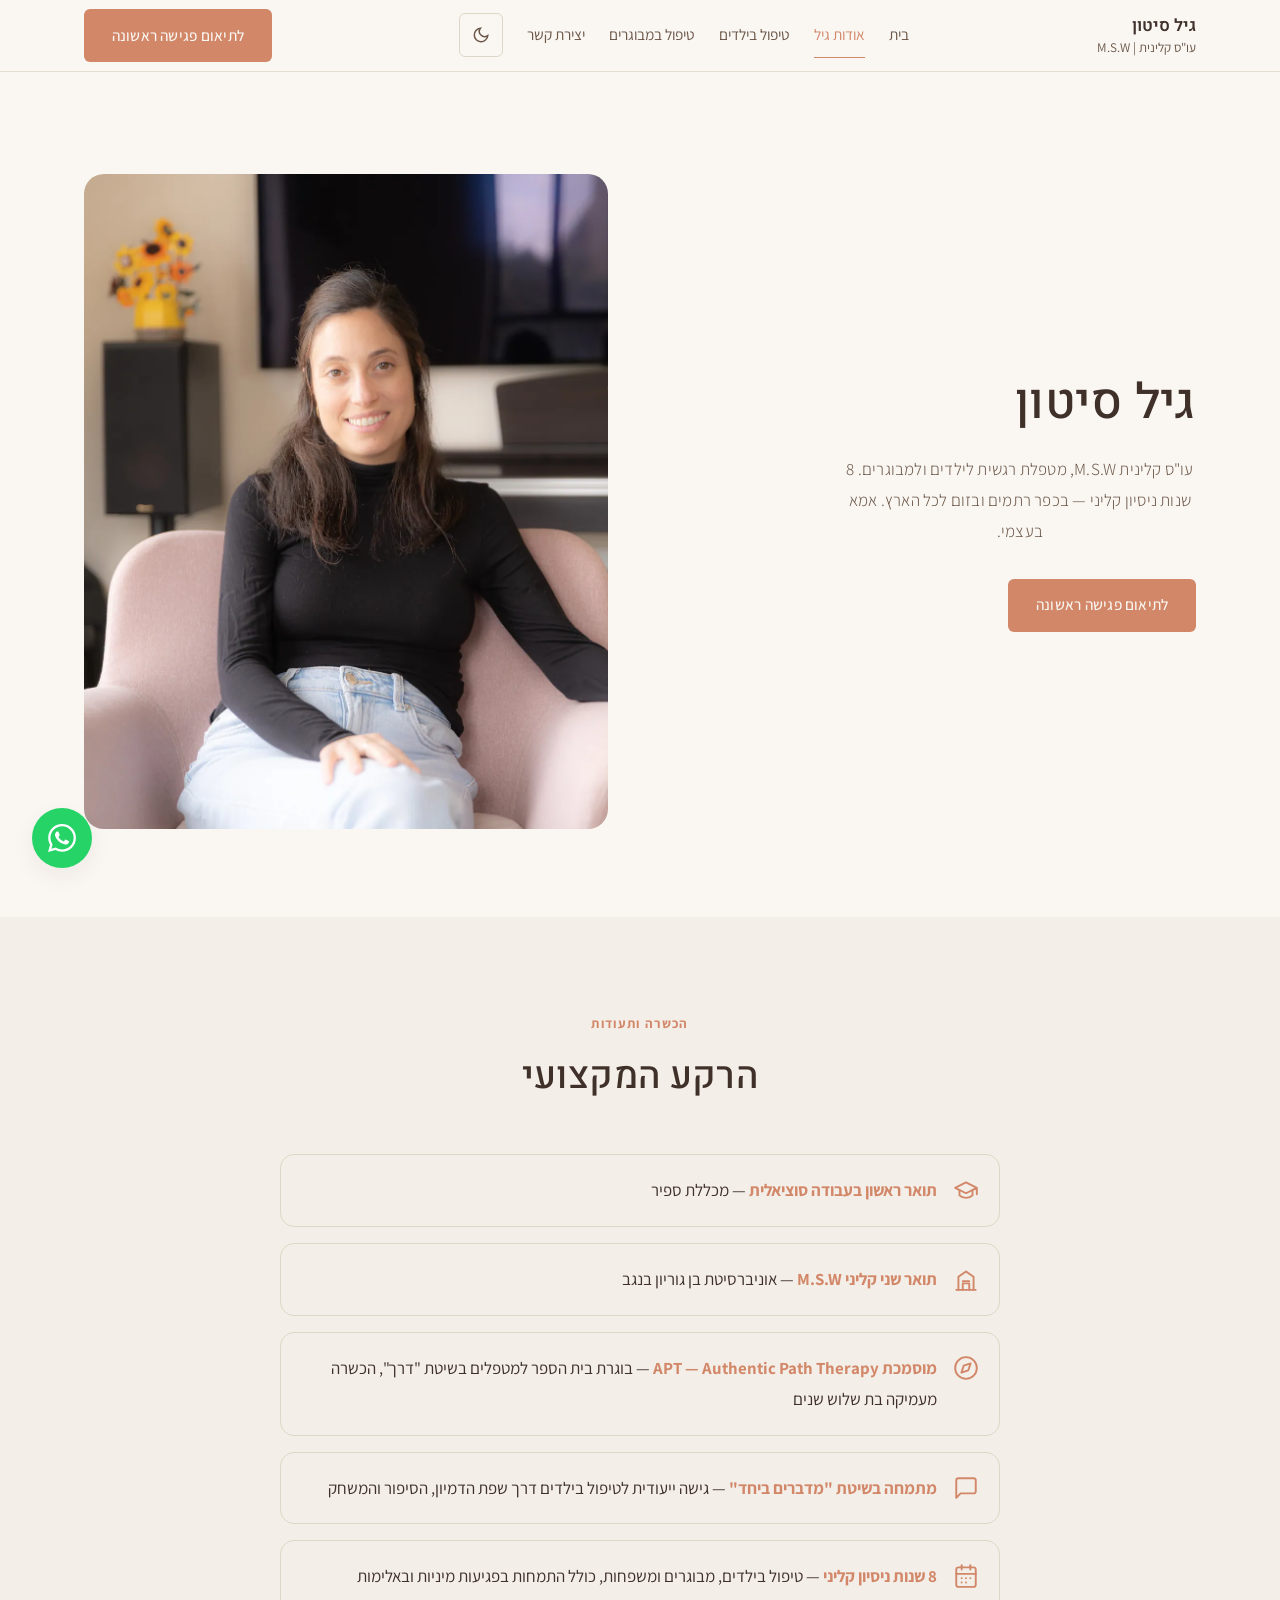
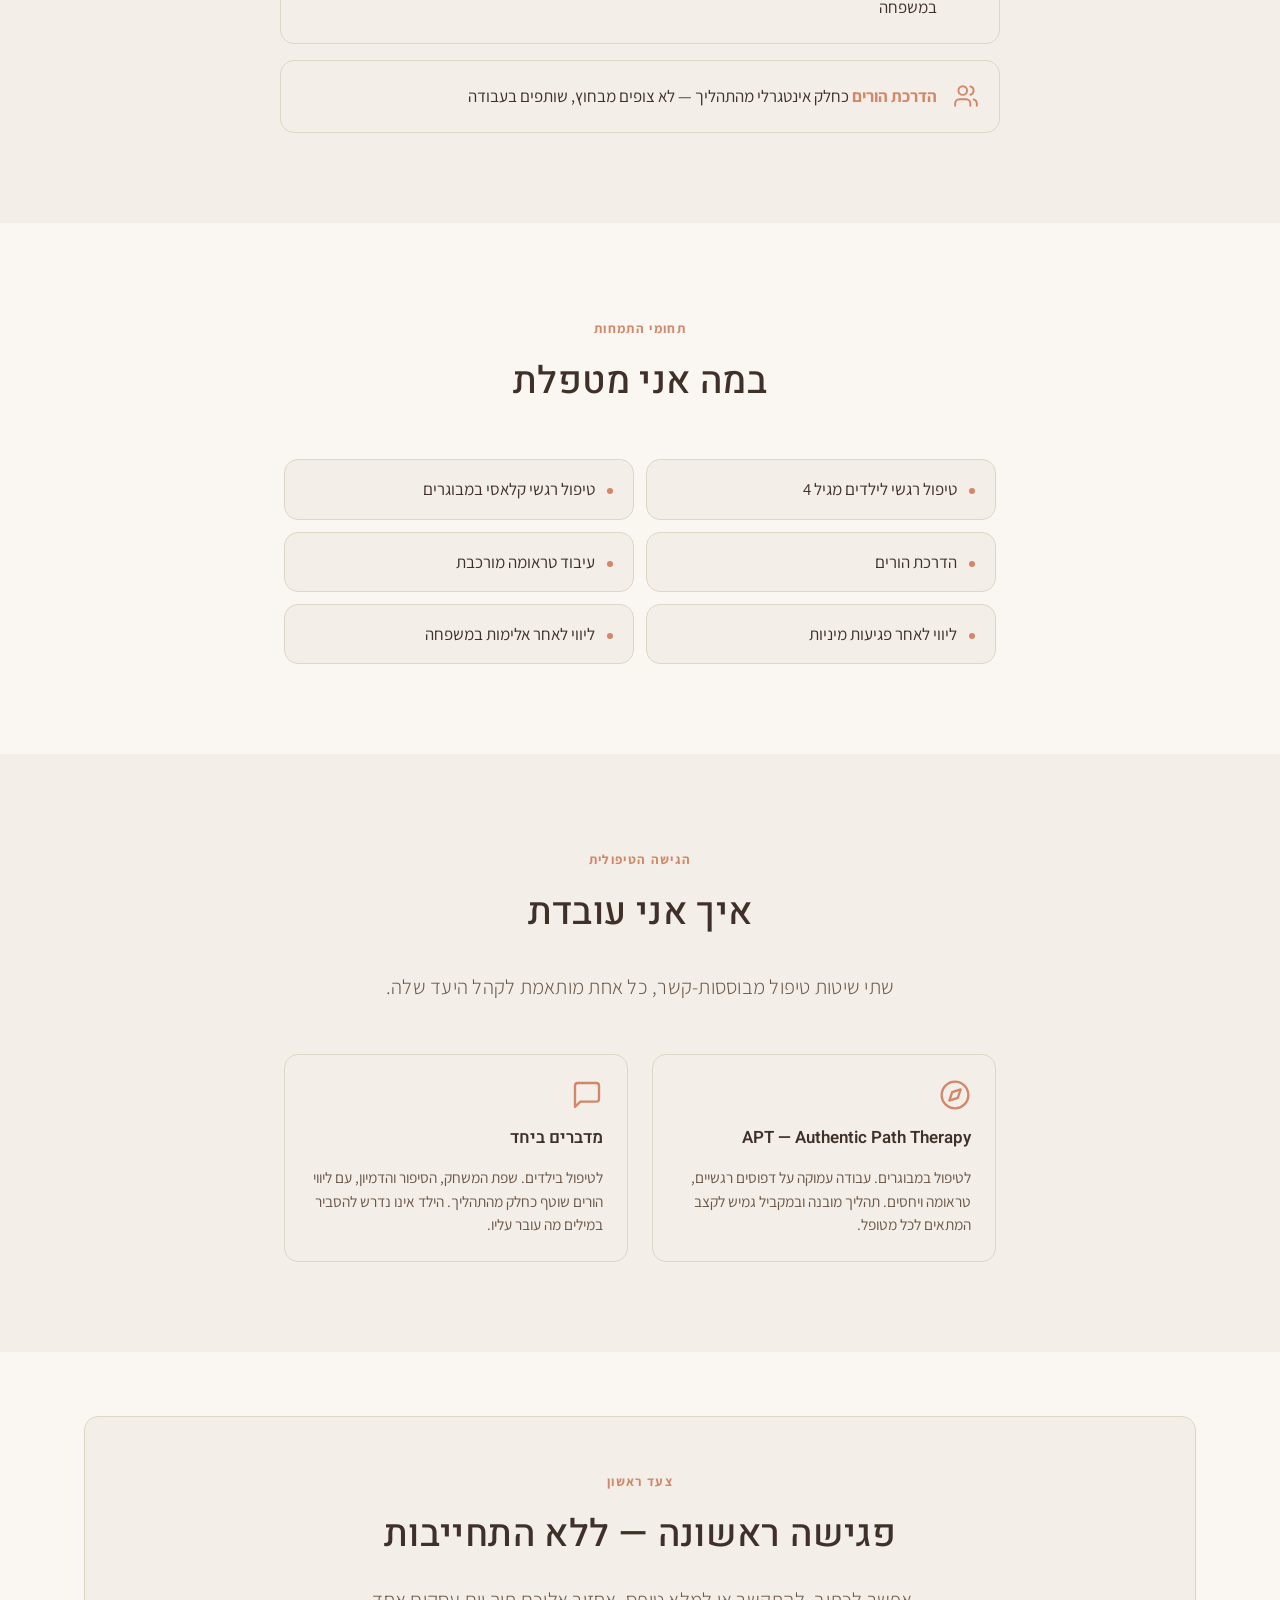
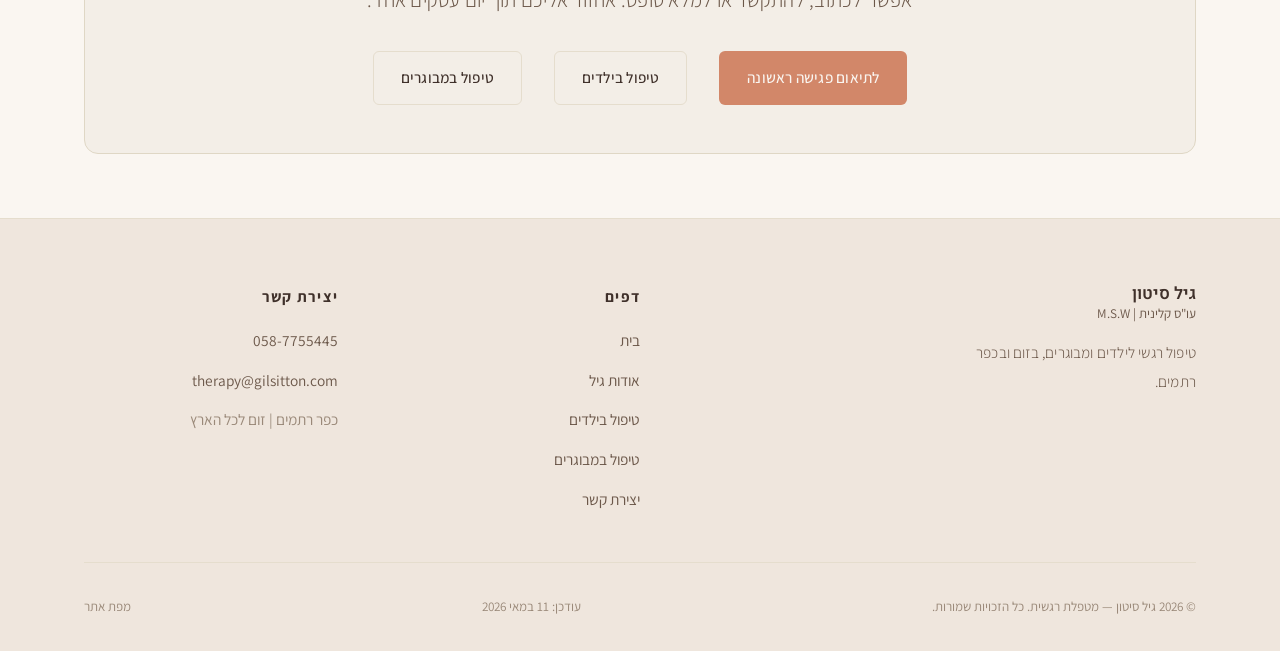
==== commit e30216d4: "fix(a11y): replace duplicate aria labels for screen readers Replaced instances of duplicate aria-lab" ====
--- a/about.html
+++ b/about.html
@@ -284,290 +284,3 @@
 </div>
 </body>
 </html>
-<!DOCTYPE html>
-<html lang="he" dir="rtl">
-<head>
-  <!-- Google Analytics 4 -->
-  <script async src="https://www.googletagmanager.com/gtag/js?id=G-1X5XN4T4SM"></script>
-  <script>
-    window.dataLayer = window.dataLayer || [];
-    function gtag(){dataLayer.push(arguments);}
-    gtag('js', new Date());
-    gtag('config', 'G-1X5XN4T4SM');
-  </script>
-  <meta charset="UTF-8">
-  <meta name="viewport" content="width=device-width, initial-scale=1.0">
-  <title>אודות גיל סיטון — עובדת סוציאלית קלינית M.S.W ומטפלת רגשית</title>
-  <meta name="description" content="גיל סיטון — עובדת סוציאלית קלינית M.S.W מאוניברסיטת בן גוריון. מוסמכת APT ושיטת מדברים ביחד, עם 8 שנות ניסיון קליני כולל התמחות בפגיעות מיניות ואלימות במשפחה. טיפול בכפר רתמים ובזום.">
-  <link rel="canonical" href="https://gilsitton.com/about.html">
-  <meta property="og:title" content="אודות גיל סיטון — מטפלת רגשית">
-  <meta property="og:description" content="הכירו את גיל סיטון — עובדת סוציאלית קלינית, מטפלת בשיטת מדברים ביחד, ואמא. גישה חמה, אנושית ומקצועית.">
-  <meta property="og:image" content="https://gilsitton.com/assets/images/og/about.jpg">
-  <meta property="og:locale" content="he_IL">
-  <meta property="og:type" content="website">
-  <meta name="twitter:card" content="summary_large_image">
-
-  <!-- Geo / Authorship / Crawler hints (SEO + AI search) -->
-  <meta name="author" content="גיל סיטון">
-  <meta name="geo.region" content="IL">
-  <meta name="geo.placename" content="כפר רתמים">
-  <meta name="geo.position" content="30.9700;35.1700">
-  <meta name="ICBM" content="30.9700, 35.1700">
-  <meta name="theme-color" content="#D28769">
-  <meta name="robots" content="index, follow, max-image-preview:large, max-snippet:-1, max-video-preview:-1">
-  <meta property="article:modified_time" content="2026-05-11">
-  <link rel="alternate" hreflang="he-IL" href="https://gilsitton.com/about.html">
-
-  <!-- Fonts -->
-  <link rel="preconnect" href="https://fonts.googleapis.com">
-  <link rel="preconnect" href="https://fonts.gstatic.com" crossorigin>
-  <link rel="stylesheet" href="https://fonts.googleapis.com/css2?family=Heebo:wght@300;400;500;600&family=Assistant:wght@300;400;500&display=swap&subset=hebrew">
-
-  <!-- Favicon -->
-  <link rel="icon" type="image/svg+xml" href="assets/images/logo.svg">
-  <link rel="apple-touch-icon" href="assets/images/logo.svg">
-
-  <!-- Prevent dark-mode flash: set theme before CSS evaluates -->
-  <script>(function(){try{var t=localStorage.getItem('theme');if(t==='dark')document.documentElement.setAttribute('data-theme','dark');}catch(e){}})();</script>
-
-  <!-- Site styles -->
-  <link rel="stylesheet" href="assets/css/tokens.css">
-  <link rel="stylesheet" href="assets/css/base.css">
-  <link rel="stylesheet" href="assets/css/components.css">
-</head>
-<body>
-<a class="skip-link" href="#main-content">דלגו לתוכן הראשי</a>
-
-<header class="site-nav" role="banner">
-  <div class="container nav-inner">
-    <a href="index.html" class="nav-logo">גיל סיטון<span>עו"ס קלינית | M.S.W</span></a>
-    <nav class="nav-links" role="navigation" aria-label="החלפת מצב תצוגה">
-        <a href="index.html">בית</a>
-      <a href="about.html" class="active">אודות גיל</a>
-      <a href="children-therapy.html">טיפול בילדים</a>
-      <a href="adult-therapy.html">טיפול במבוגרים</a>
-      <a href="contact.html">יצירת קשר</a>
-        <button class="theme-toggle" aria-label="החלפת מצב תצוגה">
-        <svg class="icon-moon" width="18" height="18" viewBox="0 0 24 24" fill="none" stroke="currentColor" stroke-width="2" aria-hidden="true"><path d="M21 12.79A9 9 0 1111.21 3a7 7 0 009.79 9.79z"/></svg>
-        <svg class="icon-sun" width="18" height="18" viewBox="0 0 24 24" fill="none" stroke="currentColor" stroke-width="2" aria-hidden="true"><circle cx="12" cy="12" r="5"/><line x1="12" y1="1" x2="12" y2="3"/><line x1="12" y1="21" x2="12" y2="23"/><line x1="4.22" y1="4.22" x2="5.64" y2="5.64"/><line x1="18.36" y1="18.36" x2="19.78" y2="19.78"/><line x1="1" y1="12" x2="3" y2="12"/><line x1="21" y1="12" x2="23" y2="12"/></svg>
-      </button>
-      </nav>
-    <div class="nav-actions">
-      
-      <a href="contact.html" class="btn btn-primary">לתיאום פגישה ראשונה</a>
-      <button class="hamburger" aria-expanded="false" aria-label="החלפת מצב תצוגה" aria-controls="mobile-nav"><span></span><span></span><span></span></button>
-    </div>
-  </div>
-</header>
-<nav class="mobile-nav" id="mobile-nav" aria-label="החלפת מצב תצוגה">
-    <a href="index.html">בית</a><a href="about.html">אודות גיל</a><a href="children-therapy.html">טיפול בילדים</a><a href="adult-therapy.html">טיפול במבוגרים</a><a href="contact.html">יצירת קשר</a>
-  <a href="contact.html" class="btn btn-primary mt-4">לתיאום פגישה ראשונה</a>
-    <button class="theme-toggle" aria-label="החלפת מצב תצוגה" style="justify-content:flex-start;padding-inline:0;gap:8px;">
-    <svg class="icon-moon" width="18" height="18" viewBox="0 0 24 24" fill="none" stroke="currentColor" stroke-width="2" aria-hidden="true"><path d="M21 12.79A9 9 0 1111.21 3a7 7 0 009.79 9.79z"/></svg>
-    <svg class="icon-sun" width="18" height="18" viewBox="0 0 24 24" fill="none" stroke="currentColor" stroke-width="2" aria-hidden="true"><circle cx="12" cy="12" r="5"/><line x1="12" y1="1" x2="12" y2="3"/><line x1="12" y1="21" x2="12" y2="23"/><line x1="4.22" y1="4.22" x2="5.64" y2="5.64"/><line x1="18.36" y1="18.36" x2="19.78" y2="19.78"/><line x1="1" y1="12" x2="3" y2="12"/><line x1="21" y1="12" x2="23" y2="12"/></svg>
-    <span style="font-size:var(--text-lg);font-weight:600;color:var(--color-text);">מצב תצוגה</span>
-  </button>
-  </nav>
-<main id="main-content">
-
-  <!-- ============ HERO (א — תמונה + שם + תואר + ניסיון) ============ -->
-  <section class="hero" aria-labelledby="about-title">
-    <div class="container hero-inner">
-      <div class="hero-content">
-        
-        
-        <h1 class="hero-title" id="about-title">גיל סיטון</h1>
-        <p class="hero-subtitle">
-          עו"ס קלינית M.S.W, מטפלת רגשית לילדים ולמבוגרים. 8 שנות ניסיון קליני — בכפר רתמים ובזום לכל הארץ. אמא בעצמי.
-        </p>
-        <div class="hero-actions">
-          <a href="https://wa.me/972587755445?text=שלום+גיל,+אני+רוצה+לתאם+פגישה+ראשונה" class="btn btn-primary btn-lg">לתיאום פגישה ראשונה</a>
-        </div>
-      </div>
-      <div class="hero-image">
-        <picture>
-          <source srcset="assets/images/ui/gil-about.webp" type="image/webp">
-          <img src="assets/images/ui/gil-about.jpg" alt="גיל סיטון יושבת בקליניקה — סביבה טיפולית קשובה ורגועה" width="480" height="540" loading="eager" fetchpriority="high" decoding="async" style="object-fit:cover;border-radius:var(--radius-2xl);">
-        </picture>
-      </div>
-    </div>
-  </section>
-
-  <!-- ============ CREDENTIALS (ב — הכשרות ותעודות) ============ -->
-  <section class="section bg-surface" aria-labelledby="cred-heading">
-    <div class="container">
-      <div class="section-header reveal">
-        <span class="section-label">הכשרה ותעודות</span>
-        <h2 class="section-title" id="cred-heading">הרקע המקצועי</h2>
-      </div>
-      <div class="info-list reveal" style="max-width:720px;margin-inline:auto;">
-
-        <div class="info-item">
-          <div class="info-item__icon" aria-hidden="true">
-            <svg viewBox="0 0 24 24" fill="none" stroke="currentColor" stroke-width="1.75" stroke-linecap="round" stroke-linejoin="round"><path d="M22 10v6M2 10l10-5 10 5-10 5z"/><path d="M6 12v5c3 3 9 3 12 0v-5"/></svg>
-          </div>
-          <div class="info-item__text">
-            <strong>תואר ראשון בעבודה סוציאלית</strong> — מכללת ספיר
-          </div>
-        </div>
-
-        <div class="info-item">
-          <div class="info-item__icon" aria-hidden="true">
-            <svg viewBox="0 0 24 24" fill="none" stroke="currentColor" stroke-width="1.75" stroke-linecap="round" stroke-linejoin="round"><path d="M3 22h18"/><path d="M5 22V10l7-5 7 5v12"/><path d="M9 22v-6h6v6"/><path d="M9 14h6"/></svg>
-          </div>
-          <div class="info-item__text">
-            <strong>תואר שני קליני M.S.W</strong> — אוניברסיטת בן גוריון בנגב
-          </div>
-        </div>
-
-        <div class="info-item">
-          <div class="info-item__icon" aria-hidden="true">
-            <svg viewBox="0 0 24 24" fill="none" stroke="currentColor" stroke-width="1.75" stroke-linecap="round" stroke-linejoin="round"><circle cx="12" cy="12" r="10"/><polygon points="16.24 7.76 14.12 14.12 7.76 16.24 9.88 9.88 16.24 7.76"/></svg>
-          </div>
-          <div class="info-item__text">
-            <strong>מוסמכת APT — Authentic Path Therapy</strong> — בוגרת בית הספר למטפלים בשיטת "דרך", הכשרה מעמיקה בת שלוש שנים
-          </div>
-        </div>
-
-        <div class="info-item">
-          <div class="info-item__icon" aria-hidden="true">
-            <svg viewBox="0 0 24 24" fill="none" stroke="currentColor" stroke-width="1.75" stroke-linecap="round" stroke-linejoin="round"><path d="M21 15a2 2 0 0 1-2 2H7l-4 4V5a2 2 0 0 1 2-2h14a2 2 0 0 1 2 2z"/></svg>
-          </div>
-          <div class="info-item__text">
-            <strong>מתמחה בשיטת "מדברים ביחד"</strong> — גישה ייעודית לטיפול בילדים דרך שפת הדמיון, הסיפור והמשחק
-          </div>
-        </div>
-
-        <div class="info-item">
-          <div class="info-item__icon" aria-hidden="true">
-            <svg viewBox="0 0 24 24" fill="none" stroke="currentColor" stroke-width="1.75" stroke-linecap="round" stroke-linejoin="round"><rect x="3" y="4" width="18" height="18" rx="2"/><path d="M16 2v4"/><path d="M8 2v4"/><path d="M3 10h18"/><path d="M8 14h.01"/><path d="M12 14h.01"/><path d="M16 14h.01"/><path d="M8 18h.01"/><path d="M12 18h.01"/></svg>
-          </div>
-          <div class="info-item__text">
-            <strong>8 שנות ניסיון קליני</strong> — טיפול בילדים, מבוגרים ומשפחות, כולל התמחות בפגיעות מיניות ובאלימות במשפחה
-          </div>
-        </div>
-
-        <div class="info-item">
-          <div class="info-item__icon" aria-hidden="true">
-            <svg viewBox="0 0 24 24" fill="none" stroke="currentColor" stroke-width="1.75" stroke-linecap="round" stroke-linejoin="round"><path d="M16 21v-2a4 4 0 0 0-4-4H6a4 4 0 0 0-4 4v2"/><circle cx="9" cy="7" r="4"/><path d="M22 21v-2a4 4 0 0 0-3-3.87"/><path d="M16 3.13a4 4 0 0 1 0 7.75"/></svg>
-          </div>
-          <div class="info-item__text">
-            <strong>הדרכת הורים</strong> כחלק אינטגרלי מהתהליך — לא צופים מבחוץ, שותפים בעבודה
-          </div>
-        </div>
-
-      </div>
-    </div>
-  </section>
-
-  <!-- ============ SPECIALTIES (ג — תחומי התמחות) ============ -->
-  <section class="section" aria-labelledby="spec-heading">
-    <div class="container container--narrow">
-      <div class="section-header reveal">
-        <span class="section-label">תחומי התמחות</span>
-        <h2 class="section-title" id="spec-heading">במה אני מטפלת</h2>
-      </div>
-      <ul class="spec-list reveal">
-        <li class="spec-list__item">טיפול רגשי לילדים מגיל 4</li>
-        <li class="spec-list__item">טיפול רגשי קלאסי במבוגרים</li>
-        <li class="spec-list__item">הדרכת הורים</li>
-        <li class="spec-list__item">עיבוד טראומה מורכבת</li>
-        <li class="spec-list__item">ליווי לאחר פגיעות מיניות</li>
-        <li class="spec-list__item">ליווי לאחר אלימות במשפחה</li>
-      </ul>
-    </div>
-  </section>
-
-  <!-- ============ APPROACH (ד — הגישה הטיפולית) ============ -->
-  <section class="section bg-surface" aria-labelledby="approach-heading">
-    <div class="container container--narrow">
-      <div class="section-header reveal">
-        <span class="section-label">הגישה הטיפולית</span>
-        <h2 class="section-title" id="approach-heading">איך אני עובדת</h2>
-        <p class="section-subtitle">שתי שיטות טיפול מבוססות-קשר, כל אחת מותאמת לקהל היעד שלה.</p>
-      </div>
-
-      <div class="method-pillars method-pillars--two reveal">
-        <div class="method-pillar">
-          <span class="method-pillar__icon" aria-hidden="true">
-            <svg viewBox="0 0 24 24" fill="none" stroke="currentColor" stroke-width="1.75" stroke-linecap="round" stroke-linejoin="round"><circle cx="12" cy="12" r="10"/><polygon points="16.24 7.76 14.12 14.12 7.76 16.24 9.88 9.88 16.24 7.76"/></svg>
-          </span>
-          <div class="method-pillar__title">APT — Authentic Path Therapy</div>
-          <div class="method-pillar__desc">לטיפול במבוגרים. עבודה עמוקה על דפוסים רגשיים, טראומה ויחסים. תהליך מובנה ובמקביל גמיש לקצב המתאים לכל מטופל.</div>
-        </div>
-        <div class="method-pillar">
-          <span class="method-pillar__icon" aria-hidden="true">
-            <svg viewBox="0 0 24 24" fill="none" stroke="currentColor" stroke-width="1.75" stroke-linecap="round" stroke-linejoin="round"><path d="M21 15a2 2 0 0 1-2 2H7l-4 4V5a2 2 0 0 1 2-2h14a2 2 0 0 1 2 2z"/></svg>
-          </span>
-          <div class="method-pillar__title">מדברים ביחד</div>
-          <div class="method-pillar__desc">לטיפול בילדים. שפת המשחק, הסיפור והדמיון, עם ליווי הורים שוטף כחלק מהתהליך. הילד אינו נדרש להסביר במילים מה עובר עליו.</div>
-        </div>
-      </div>
-    </div>
-  </section>
-
-  <!-- ============ CTA (ה) ============ -->
-  <section class="section section--sm" aria-labelledby="cta-about">
-    <div class="container">
-      <div class="cta-banner reveal">
-        <span class="section-label">צעד ראשון</span>
-        <h2 class="section-title" id="cta-about">פגישה ראשונה — ללא התחייבות</h2>
-        <p class="section-subtitle">אפשר לכתוב, להתקשר או למלא טופס. אחזור אליכם תוך יום עסקים אחד.</p>
-        <div class="flex-center-wrap gap-4 mt-8">
-          <a href="https://wa.me/972587755445?text=שלום+גיל,+אני+רוצה+לתאם+פגישה+ראשונה" class="btn btn-primary" target="_blank" rel="noopener noreferrer">לתיאום פגישה ראשונה</a>
-          <a href="children-therapy.html" class="btn btn-ghost">טיפול בילדים</a>
-          <a href="adult-therapy.html" class="btn btn-ghost">טיפול במבוגרים</a>
-        </div>
-      </div>
-    </div>
-  </section>
-
-</main>
-
-<footer class="site-footer" role="contentinfo">
-  <div class="container">
-    <div class="footer-inner">
-      <div class="footer-brand">
-        <a href="index.html" class="nav-logo">גיל סיטון<span>עו"ס קלינית | M.S.W</span></a>
-        <p class="footer-desc">טיפול רגשי לילדים ומבוגרים, בזום ובכפר רתמים.</p>
-      </div>
-      <div>
-        <div class="footer-heading">דפים</div>
-        <nav class="footer-links" aria-label="החלפת מצב תצוגה"><a href="index.html">בית</a><a href="about.html">אודות גיל</a><a href="children-therapy.html">טיפול בילדים</a><a href="adult-therapy.html">טיפול במבוגרים</a><a href="contact.html">יצירת קשר</a></nav>
-      </div>
-      <div>
-        <div class="footer-heading">יצירת קשר</div>
-        <div class="footer-links"><a href="tel:0587755445">058-7755445</a><a href="mailto:therapy@gilsitton.com">therapy@gilsitton.com</a><span class="text-sm text-faint">כפר רתמים | זום לכל הארץ</span></div>
-      </div>
-    </div>
-    <div class="footer-bottom">
-      <span class="footer-copy">© 2026 גיל סיטון — מטפלת רגשית. כל הזכויות שמורות.</span>
-      <time datetime="2026-05-11" class="text-xs text-faint">עודכן: 11 במאי 2026</time>
-      <a href="sitemap.xml" class="text-xs text-faint">מפת אתר</a>
-    </div>
-  </div>
-</footer>
-<script src="assets/js/main.js" defer></script>
-<script src="assets/js/schema.js" defer></script>
-<a href="https://wa.me/972587755445?text=שלום+גיל,+אני+רוצה+לתאם+פגישה+ראשונה"
-   class="whatsapp-float"
-   target="_blank"
-   rel="noopener noreferrer"
-   aria-label="החלפת מצב תצוגה">
-  <svg width="28" height="28" viewBox="0 0 24 24" fill="white" aria-hidden="true">
-    <path d="M17.472 14.382c-.297-.149-1.758-.867-2.03-.967-.273-.099-.471-.148-.67.15-.197.297-.767.966-.94 1.164-.173.199-.347.223-.644.075-.297-.15-1.255-.463-2.39-1.475-.883-.788-1.48-1.761-1.653-2.059-.173-.297-.018-.458.13-.606.134-.133.298-.347.446-.52.149-.174.198-.298.298-.497.099-.198.05-.371-.025-.52-.075-.149-.669-1.612-.916-2.207-.242-.579-.487-.5-.669-.51-.173-.008-.371-.01-.57-.01-.198 0-.52.074-.792.372-.272.297-1.04 1.016-1.04 2.479 0 1.462 1.065 2.875 1.213 3.074.149.198 2.096 3.2 5.077 4.487.709.306 1.262.489 1.694.625.712.227 1.36.195 1.871.118.571-.085 1.758-.719 2.006-1.413.248-.694.248-1.289.173-1.413-.074-.124-.272-.198-.57-.347m-5.421 7.403h-.004a9.87 9.87 0 01-5.031-1.378l-.361-.214-3.741.982.998-3.648-.235-.374a9.86 9.86 0 01-1.51-5.26c.001-5.45 4.436-9.884 9.888-9.884 2.64 0 5.122 1.03 6.988 2.898a9.825 9.825 0 012.893 6.994c-.003 5.45-4.437 9.884-9.885 9.884m8.413-18.297A11.815 11.815 0 0012.05 0C5.495 0 .16 5.335.157 11.892c0 2.096.547 4.142 1.588 5.945L.057 24l6.305-1.654a11.882 11.882 0 005.683 1.448h.005c6.554 0 11.89-5.335 11.893-11.893a11.821 11.821 0 00-3.48-8.413Z" />
-  </svg>
-</a>
-
-<!-- Mobile Sticky CTA — single WhatsApp button -->
-<div class="mobile-sticky-cta mobile-sticky-cta--single" role="complementary" aria-label="החלפת מצב תצוגה">
-  <a href="https://wa.me/972587755445?text=שלום+גיל,+אני+רוצה+לתאם+פגישה+ראשונה"
-     class="mobile-sticky-cta__btn mobile-sticky-cta__btn--whatsapp"
-     target="_blank" rel="noopener noreferrer" aria-label="החלפת מצב תצוגה">
-    <svg width="18" height="18" viewBox="0 0 24 24" fill="currentColor" aria-hidden="true"><path d="M17.472 14.382c-.297-.149-1.758-.867-2.03-.967-.273-.099-.471-.148-.67.15-.197.297-.767.966-.94 1.164-.173.199-.347.223-.644.075-.297-.15-1.255-.463-2.39-1.475-.883-.788-1.48-1.761-1.653-2.059-.173-.297-.018-.458.13-.606.134-.133.298-.347.446-.52.149-.174.198-.298.298-.497.099-.198.05-.371-.025-.52-.075-.149-.669-1.612-.916-2.207-.242-.579-.487-.5-.669-.51-.173-.008-.371-.01-.57-.01-.198 0-.52.074-.792.372-.272.297-1.04 1.016-1.04 2.479 0 1.462 1.065 2.875 1.213 3.074.149.198 2.096 3.2 5.077 4.487.709.306 1.262.489 1.694.625.712.227 1.36.195 1.871.118.571-.085 1.758-.719 2.006-1.413.248-.694.248-1.289.173-1.413-.074-.124-.272-.198-.57-.347m-5.421 7.403h-.004a9.87 9.87 0 01-5.031-1.378l-.361-.214-3.741.982.998-3.648-.235-.374a9.86 9.86 0 01-1.51-5.26c.001-5.45 4.436-9.884 9.888-9.884 2.64 0 5.122 1.03 6.988 2.898a9.825 9.825 0 012.893 6.994c-.003 5.45-4.437 9.884-9.885 9.884m8.413-18.297A11.815 11.815 0 0012.05 0C5.495 0 .16 5.335.157 11.892c0 2.096.547 4.142 1.588 5.945L.057 24l6.305-1.654a11.882 11.882 0 005.683 1.448h.005c6.554 0 11.89-5.335 11.893-11.893a11.821 11.821 0 00-3.48-8.413Z"/></svg>
-    לתיאום פגישה ראשונה בוואטסאפ
-  </a>
-</div>
-</body>
-</html>
-
